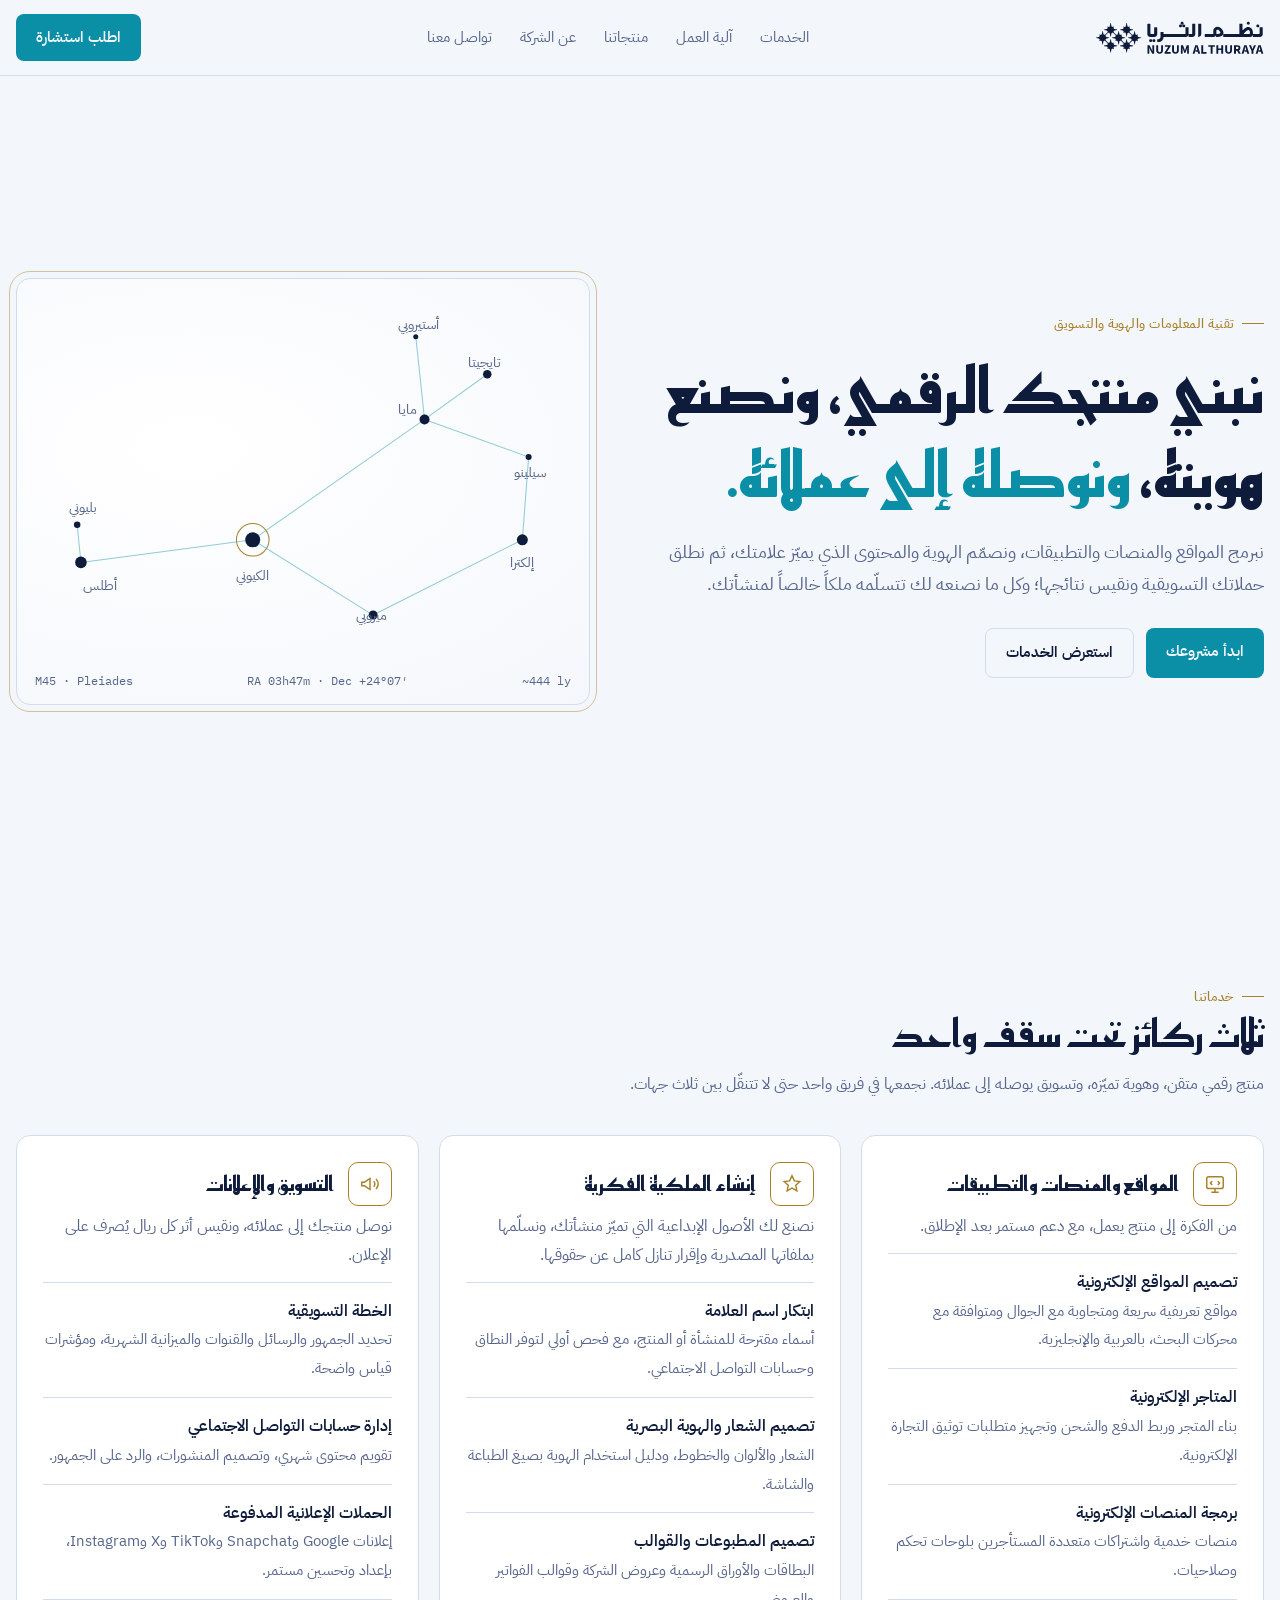
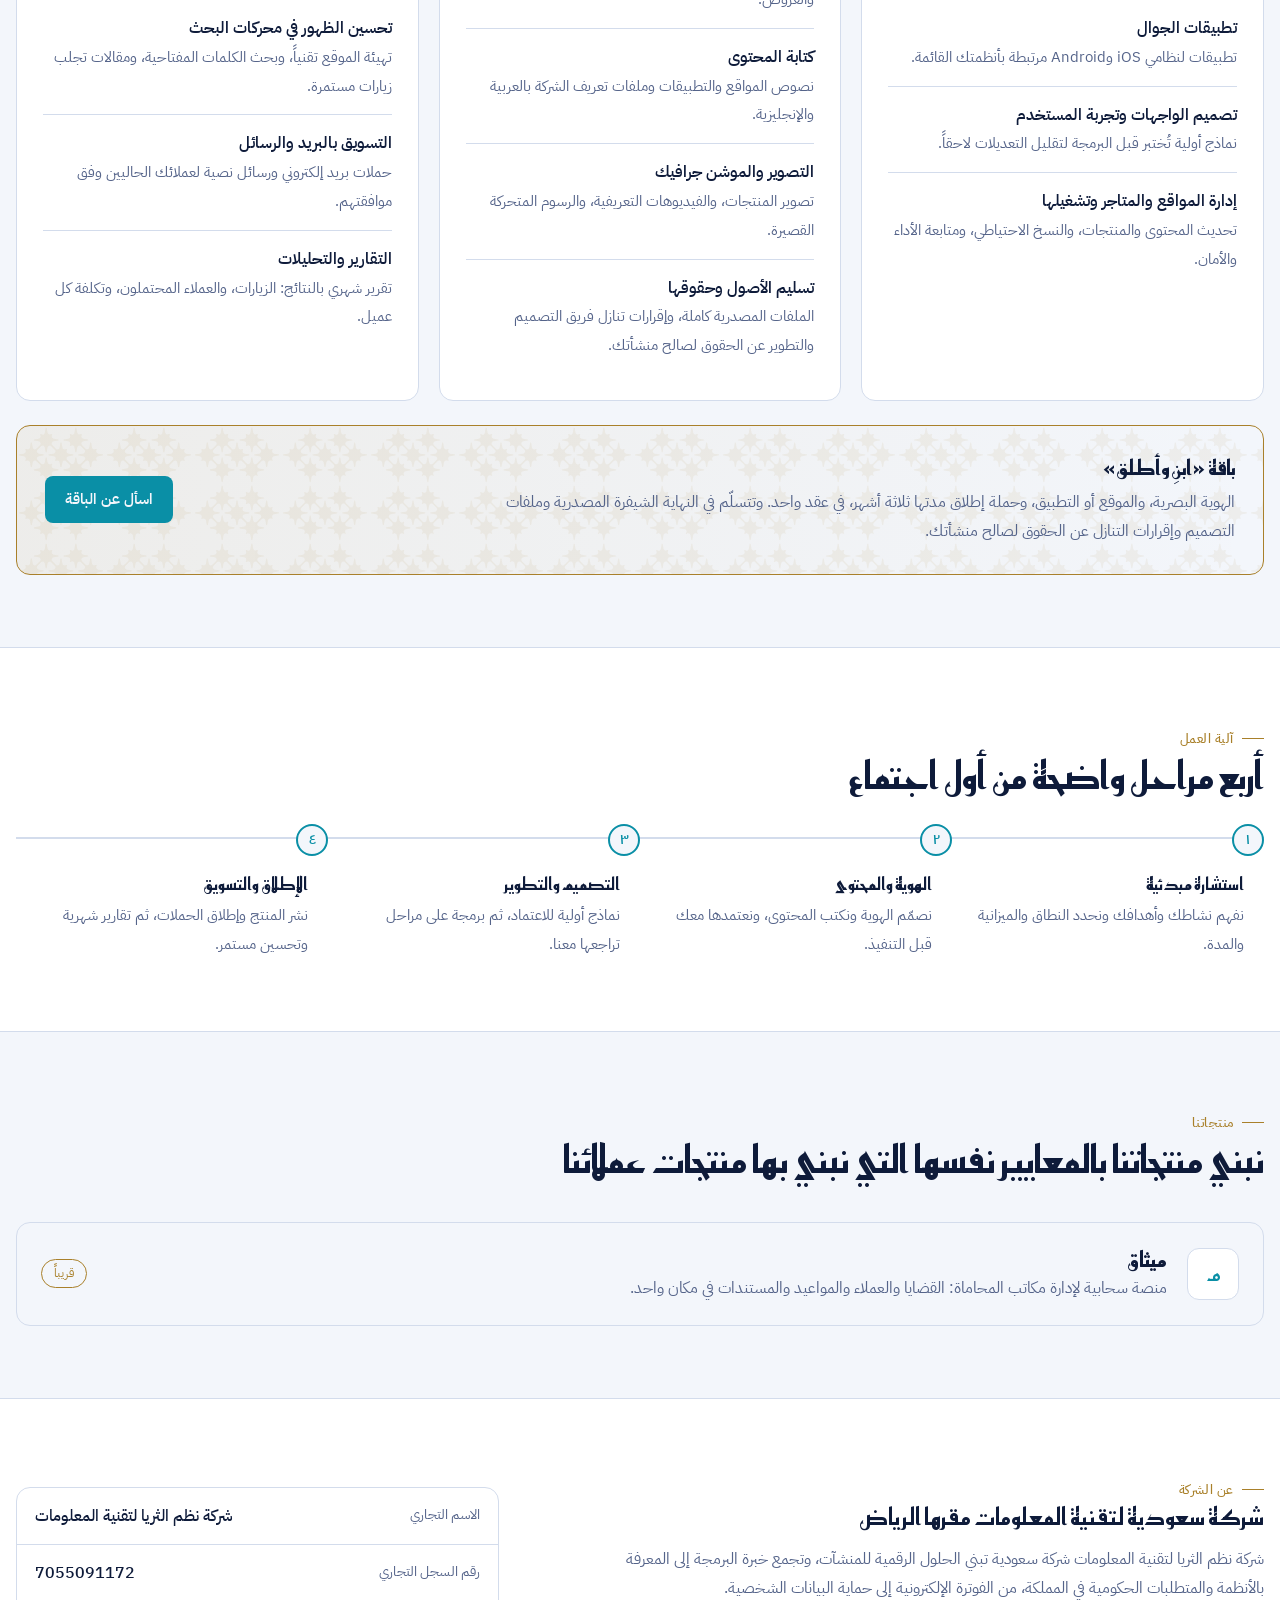
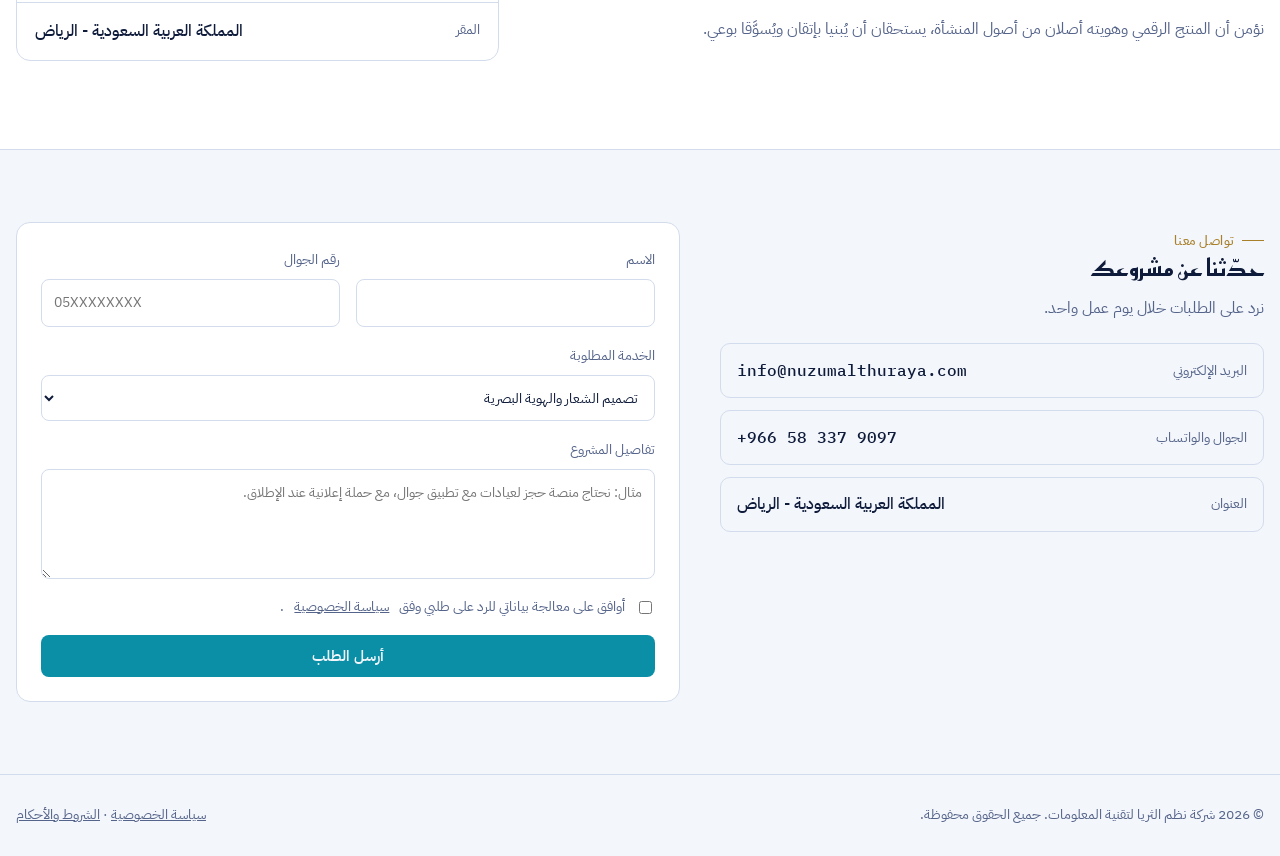
==== index.html @ dbc1efb4 "أيقونة مربعة للموقع بعدة مقاسات لتظهر في نتائج Google Co-Authored-By: Claude Opus 5.5 <noreply@anthr" ====
<!doctype html>
<html lang="ar" dir="rtl">
<head>
<meta charset="utf-8">
<meta name="viewport" content="width=device-width,initial-scale=1,viewport-fit=cover">
<title>نظم الثريا لتقنية المعلومات</title>
<meta name="description" content="نظم الثريا لتقنية المعلومات: برمجة المواقع والمنصات والتطبيقات، وتصميم الهوية والمحتوى، والتسويق والإعلانات. الرياض، المملكة العربية السعودية.">
<meta name="theme-color" content="#0A1630">
<link rel="canonical" href="https://nuzumalthuraya.com/">
<meta property="og:type" content="website">
<meta property="og:site_name" content="نظم الثريا">
<meta property="og:image" content="https://nuzumalthuraya.com/og-image.png">
<meta property="og:image:width" content="1200">
<meta property="og:image:height" content="630">
<meta name="twitter:card" content="summary_large_image">
<script type="application/ld+json">
{
  "@context": "https://schema.org",
  "@type": "Organization",
  "name": "نظم الثريا لتقنية المعلومات",
  "alternateName": [
    "Nuzum Althuraya",
    "شركة نظم الثريا لتقنية المعلومات"
  ],
  "url": "https://nuzumalthuraya.com/",
  "logo": "https://nuzumalthuraya.com/logo.png",
  "image": "https://nuzumalthuraya.com/og-image.png",
  "email": "info@nuzumalthuraya.com",
  "telephone": "+966583379097",
  "address": {
    "@type": "PostalAddress",
    "addressLocality": "الرياض",
    "addressCountry": "SA"
  },
  "areaServed": "SA",
  "knowsAbout": [
    "تصميم المواقع الإلكترونية",
    "برمجة المنصات الإلكترونية",
    "تطبيقات الجوال",
    "المتاجر الإلكترونية",
    "تصميم الهوية البصرية",
    "التسويق الرقمي",
    "الإعلانات المدفوعة"
  ]
}
</script>
<link rel="icon" href="/favicon.ico" sizes="48x48">
<link rel="icon" href="/favicon.svg" type="image/svg+xml">
<link rel="icon" href="/favicon-96.png" type="image/png" sizes="96x96">
<link rel="icon" href="/favicon-192.png" type="image/png" sizes="192x192">
<link rel="apple-touch-icon" href="/apple-touch-icon.png">
<meta property="og:title" content="نظم الثريا لتقنية المعلومات">
<meta property="og:description" content="نظم الثريا لتقنية المعلومات: برمجة المواقع والمنصات والتطبيقات، وتصميم الهوية والمحتوى، والتسويق والإعلانات. الرياض، المملكة العربية السعودية.">
<meta property="og:locale" content="ar_SA">
<meta property="og:url" content="https://nuzumalthuraya.com/">
<link rel="preconnect" href="https://fonts.googleapis.com">
<link rel="preconnect" href="https://fonts.gstatic.com" crossorigin>
<link rel="stylesheet" href="https://fonts.googleapis.com/css2?family=Reem+Kufi:wght@500;600;700&family=IBM+Plex+Sans+Arabic:wght@300;400;500;600;700&family=IBM+Plex+Mono:wght@400;500&display=swap">
<link rel="stylesheet" href="style.css">
</head>
<body>
<div class="site" dir="rtl" lang="ar">
<svg width="0" height="0" style="position:absolute" aria-hidden="true">
  <defs>
    <symbol id="nz-mark" viewBox="905 457 110 72"><path fill="currentColor" d="M 1011.9 493.6 L 1006.4 494.6 C 1004.2 495 1003.2 497.5 1004.4 499.3 C 1004.9 500 1004.1 500.8 1003.4 500.3 C 1002.9 499.9 1002.3 499.8 1001.7 499.8 C 1000.3 499.8 999 500.7 998.7 502.3 L 997.8 507.8 C 997.6 508.6 996.5 508.6 996.4 507.8 L 995.4 502.3 C 995.3 501.8 995.2 501.4 995 501.1 C 994 499.6 991.8 499.5 990.6 500.8 L 986.3 505.1 C 985.4 505.9 985.1 507.3 985.7 508.3 C 986.1 509.1 986.9 509.7 987.9 509.9 L 993.4 510.9 C 994.2 511 994.2 512.1 993.4 512.3 L 987.4 513.3 C 985.2 513.7 984.3 516.4 985.9 517.9 C 986.4 518.6 985.6 519.4 984.9 518.9 C 984.4 518.6 983.8 518.4 983.2 518.4 C 981.8 518.4 980.5 519.4 980.2 520.9 L 979.2 526.4 C 979.1 527.2 978 527.2 977.8 526.4 L 976.9 520.9 C 976.5 518.7 974 517.7 972.1 518.9 C 972 519.1 971.7 519.1 971.5 519.1 C 971.3 519 971.1 518.8 971.1 518.6 C 971 518.4 971 518.1 971.1 518 C 971.2 517.9 971.2 517.9 971.3 517.8 C 971.3 517.8 971.3 517.7 971.4 517.7 C 971.5 517.6 971.5 517.5 971.6 517.4 C 971.7 517.2 971.8 517 971.9 516.8 C 971.9 516.6 972 516.4 972 516.2 C 972 516 972 515.8 972 515.6 C 971.9 515.4 971.9 515.2 971.8 515 C 971.7 514.8 971.6 514.6 971.5 514.5 C 971.4 514.3 971.3 514.1 971.1 514 C 971 513.8 970.8 513.7 970.6 513.6 C 970.4 513.5 970.2 513.4 970 513.4 C 969.9 513.3 969.8 513.3 969.7 513.3 L 963.7 512.3 C 962.9 512.1 962.9 511 963.7 510.9 L 969.2 509.9 C 969.3 509.9 969.4 509.9 969.5 509.8 C 971.6 509.2 972.2 506.5 970.7 505 L 966.1 500.4 C 965.7 500 965.2 499.8 964.6 499.8 C 963.9 499.8 963.3 500 962.7 500.4 C 962.2 500.9 961.8 501.5 961.7 502.3 L 960.7 507.8 C 960.6 508.6 959.4 508.6 959.3 507.8 L 958.3 502.3 C 958 500.1 955.4 499 953.6 500.3 C 953.5 500.4 953.3 500.4 953.2 500.4 C 952.7 500.4 952.2 499.8 952.6 499.3 C 954.2 497.8 953.4 495 951.2 494.7 L 945.1 493.6 C 944.3 493.5 944.3 492.4 945.1 492.2 L 950.7 491.3 C 952.3 491 953.3 489.5 953.2 488.1 C 953.1 487.5 952.9 487.1 952.5 486.7 L 947.5 481.7 C 947.2 481.3 946.7 481.1 946.1 481.1 C 944.7 481.1 943.4 482.1 943.1 483.6 L 942.2 489.1 C 942 489.9 940.9 489.9 940.8 489.1 L 939.8 483.6 C 939.6 482.2 938.4 481.2 937.1 481.1 C 936.4 481 935.7 481.4 935.2 481.8 L 930.4 486.7 C 930 487.1 929.8 487.7 929.8 488.3 C 929.8 489.7 930.7 491 932.3 491.3 L 937.8 492.2 C 938.6 492.4 938.6 493.5 937.8 493.6 L 932.3 494.6 C 931.3 494.7 930.5 495.4 930.1 496.1 C 929.5 497.2 929.8 498.6 930.7 499.4 L 934.9 503.7 C 936.4 505.2 939.1 504.6 939.7 502.6 C 939.8 502.5 939.8 502.3 939.8 502.2 L 940.8 496.7 C 940.9 495.9 942 495.9 942.2 496.7 L 943.1 502.2 C 943.5 504.4 946 505.5 947.8 504.2 C 948 504.1 948.1 504 948.3 504 C 948.8 504 949.2 504.7 948.8 505.2 C 947.6 507 948.6 509.5 950.8 509.9 L 956.3 510.9 C 957.1 511 957.1 512.1 956.3 512.3 L 950.8 513.2 C 948.6 513.6 947.6 516.1 948.8 517.9 C 948.9 518 949 518.2 949 518.3 C 949 518.7 948.6 519.1 948.2 519.1 C 948.1 519.1 948 519 947.9 519 C 947.8 518.9 947.8 518.9 947.7 518.9 C 947.7 518.8 947.6 518.8 947.5 518.8 C 947.1 518.5 946.6 518.4 946.1 518.4 C 944.7 518.4 943.4 519.4 943.1 520.9 L 942.2 526.4 C 942 527.2 940.9 527.2 940.8 526.4 C 940.8 526.4 939.8 520.9 939.8 520.9 C 939.8 520.6 939.7 520.3 939.5 520.1 C 939.4 519.8 939.2 519.6 939 519.4 C 938.9 519.1 938.6 519 938.4 518.8 C 938.2 518.7 937.9 518.6 937.6 518.5 C 937.4 518.4 937.1 518.4 936.8 518.4 C 936.5 518.4 936.2 518.4 936 518.5 C 935.7 518.6 935.4 518.7 935.1 518.9 C 935 519 934.9 519.1 934.7 519.1 C 934.3 519.1 934 518.7 934 518.3 C 934 518.2 934 518.1 934 518 C 934.1 518 934.1 517.9 934.2 517.8 C 934.3 517.7 934.3 517.6 934.4 517.4 C 934.5 517.1 934.6 516.9 934.6 516.6 C 934.7 516.3 934.6 516 934.6 515.7 C 934.6 515.5 934.5 515.2 934.4 514.9 C 934.2 514.7 934.1 514.4 933.9 514.2 C 933.7 514 933.5 513.8 933.3 513.7 C 933 513.5 932.8 513.4 932.5 513.3 C 932.4 513.3 932.2 513.2 932.1 513.2 L 926.6 512.3 C 925.8 512.1 925.8 511 926.6 510.9 L 932.1 509.9 C 933.7 509.6 934.7 508.2 934.6 506.7 C 934.6 506.2 934.3 505.7 934 505.3 L 929 500.4 C 928.6 500 928.1 499.8 927.6 499.8 C 926.9 499.8 926.2 500 925.7 500.4 C 925.1 500.9 924.7 501.5 924.6 502.3 L 923.6 507.8 C 923.5 508.6 922.4 508.6 922.2 507.8 L 921.3 502.3 C 920.9 500.1 918.4 499 916.6 500.3 C 916.6 500.3 916.6 500.3 916.6 500.3 C 916.4 500.4 916.3 500.4 916.2 500.4 C 915.8 500.4 915.4 500.1 915.4 499.7 C 915.4 499.6 915.4 499.6 915.5 499.5 C 915.5 499.4 915.5 499.4 915.6 499.3 C 915.6 499.3 915.6 499.3 915.6 499.2 C 916.8 497.4 915.8 494.9 913.6 494.6 L 908.1 493.6 C 907.3 493.5 907.3 492.4 908.1 492.2 L 913.6 491.3 C 915.8 490.9 916.8 488.4 915.6 486.5 C 915.5 486.4 915.4 486.3 915.4 486.1 C 915.4 485.6 916 485.2 916.6 485.5 C 918.4 486.8 920.9 485.8 921.3 483.6 L 922.2 478.1 C 922.4 477.3 923.5 477.3 923.6 478.1 L 924.6 483.6 C 924.8 484.9 925.9 485.8 927 486 C 927.8 486.2 928.6 485.9 929.2 485.3 L 934 480.5 C 934.4 480.1 934.6 479.5 934.6 478.9 C 934.6 477.5 933.7 476.2 932.1 475.9 L 926.6 475 C 925.8 474.8 925.8 473.7 926.6 473.6 L 932.1 472.6 C 934.3 472.2 935.4 469.7 934.1 467.9 C 934 467.8 933.9 467.6 933.9 467.5 C 933.9 467 934.6 466.5 935.1 466.9 C 936.7 468.5 939.4 467.6 939.7 465.4 L 940.8 459.4 C 940.9 458.6 942 458.6 942.2 459.4 L 943.1 464.9 C 943.5 467.1 946 468.2 947.8 466.9 C 948.5 466.4 949.3 467.2 948.8 467.9 C 948.5 468.4 948.3 469 948.3 469.6 C 948.3 471 949.3 472.4 950.8 472.6 L 956.3 473.6 C 957.1 473.7 957.1 474.8 956.3 475 L 950.8 475.9 C 949.2 476.2 948.2 477.7 948.3 479.1 C 948.3 479.6 948.6 480.1 949 480.5 L 953.8 485.4 C 954.3 485.9 954.9 486.1 955.6 486.1 C 956.9 486 958.1 485.1 958.3 483.6 L 959.3 478.1 C 959.4 477.3 960.6 477.3 960.7 478.1 L 961.7 483.6 C 962 485.8 964.6 486.8 966.4 485.5 C 966.5 485.4 966.7 485.4 966.8 485.4 C 967.3 485.4 967.8 486 967.4 486.5 C 967 487.1 966.8 487.7 966.8 488.3 C 966.8 489.7 967.8 491 969.3 491.3 L 974.9 492.2 C 975.7 492.4 975.7 493.5 974.9 493.6 L 969.3 494.6 C 968.4 494.7 967.6 495.4 967.2 496.1 C 966.6 497.2 966.9 498.6 967.8 499.4 L 972 503.7 C 973.5 505.2 976.2 504.6 976.8 502.5 C 976.8 502.4 976.9 502.3 976.9 502.2 L 977.8 496.7 C 978 495.9 979.1 495.9 979.2 496.7 L 980.2 502.2 C 980.3 502.7 980.5 503.1 980.7 503.5 C 981.7 504.9 983.8 504.9 985 503.7 L 989.3 499.4 C 990.2 498.6 990.5 497.2 989.9 496.1 C 989.5 495.4 988.7 494.7 987.7 494.6 L 982.2 493.6 C 981.4 493.5 981.4 492.4 982.2 492.2 L 987.7 491.3 C 989.3 491 990.3 489.5 990.2 488.1 C 990.2 487.5 989.9 487.1 989.6 486.7 L 984.6 481.7 C 984.2 481.3 983.7 481.1 983.2 481.1 C 981.8 481.1 980.5 482.1 980.2 483.6 L 979.2 489.1 C 979.1 489.9 978 489.9 977.8 489.1 L 976.8 483.1 C 976.4 480.9 973.7 480 972.1 481.7 C 971.5 482.1 970.7 481.3 971.2 480.7 C 972.4 478.8 971.4 476.3 969.2 475.9 L 963.7 475 C 962.9 474.8 962.9 473.7 963.7 473.6 L 969.2 472.6 C 971.4 472.2 972.4 469.7 971.1 467.9 C 971 467.8 971 467.6 971 467.5 C 971 467 971.6 466.5 972.2 466.9 C 973.7 468.5 976.4 467.6 976.8 465.4 L 977.8 459.4 C 978 458.6 979.1 458.6 979.2 459.4 L 980.2 464.9 C 980.6 467.1 983.1 468.2 984.9 466.9 C 985.6 466.4 986.4 467.2 985.9 467.9 C 984.6 469.7 985.7 472.2 987.9 472.6 L 993.4 473.6 C 994.2 473.7 994.2 474.8 993.4 475 L 987.9 475.9 C 986.9 476.1 986.1 476.7 985.7 477.5 C 985.1 478.6 985.4 479.9 986.3 480.8 L 990.6 485.1 C 991.8 486.3 993.9 486.2 994.9 484.8 C 995.1 484.5 995.3 484.1 995.4 483.6 L 996.4 478.1 C 996.5 477.3 997.6 477.3 997.8 478.1 L 998.7 483.6 C 999.1 485.8 1001.6 486.8 1003.4 485.5 C 1003.6 485.4 1003.7 485.4 1003.9 485.4 C 1004.4 485.4 1004.8 486 1004.4 486.5 C 1004.1 487.1 1003.9 487.7 1003.9 488.3 C 1003.9 489.7 1004.9 491 1006.4 491.3 L 1011.9 492.2 C 1012.7 492.4 1012.7 493.5 1011.9 493.6 "/></symbol>
    <symbol id="nz-ar" viewBox="824 545 272 51"><path fill="currentColor" d="M 847.3 559.7 C 848 559.7 848.5 560.3 848.5 560.9 L 848.5 575.6 C 848.5 577.4 847.9 578.9 846.5 580.1 C 845.1 581.3 843.5 582 841.7 582 L 832.4 582 C 830.6 582 829 581.3 827.6 580.1 C 826.3 578.9 825.6 577.4 825.6 575.6 L 825.6 552.2 C 825.6 551.6 826.1 551.1 826.8 551.1 L 831.5 551.1 C 832.1 551.1 832.7 551.6 832.7 552.2 L 832.7 574 C 832.7 574.7 833.3 575.2 833.9 575.2 L 840.1 575.2 C 840.8 575.2 841.4 574.7 841.4 574 L 841.4 560.9 C 841.4 560.3 841.9 559.7 842.6 559.7 Z M 847.3 559.7  M 936.7 551.8 L 936.7 575.6 C 936.7 577.4 936.1 578.9 934.7 580.1 C 933.4 581.4 931.8 582 929.9 582 L 921.9 582 C 921.5 582 921.2 581.7 921.2 581.3 L 921.2 575.6 C 921.2 577.4 920.5 578.9 919.2 580.1 C 917.8 581.4 916.2 582 914.4 582 L 863.9 582 C 863.5 582 863.2 582.3 863.2 582.6 C 863.1 585.5 861.9 588.1 859.8 590.3 C 857.6 592.7 854.6 593.9 851.1 593.9 L 849.2 593.9 C 848.9 593.9 848.5 593.6 848.5 593.2 L 848.5 587.9 C 848.5 587.5 848.9 587.2 849.2 587.2 L 851.1 587.2 C 852.5 587.2 853.7 586.7 854.6 585.8 C 855.6 584.8 856.1 583.5 856.1 582 L 856.1 571.4 C 856.1 571 856.4 570.7 856.7 570.7 L 862.5 570.7 C 862.9 570.7 863.2 571 863.2 571.4 L 863.2 574.6 C 863.2 574.9 863.5 575.2 863.9 575.2 L 913.4 575.2 C 913.7 575.2 914 574.9 914 574.6 L 914 560.4 C 914 560 914.4 559.7 914.7 559.7 L 920.5 559.7 C 920.9 559.7 921.2 560 921.2 560.4 L 921.2 575.2 L 928.9 575.2 C 929.3 575.2 929.6 574.9 929.6 574.5 L 929.6 551.8 C 929.6 551.4 930 551.1 930.4 551.1 L 936 551.1 C 936.4 551.1 936.7 551.4 936.7 551.8  M 943.5 551.7 L 943.5 581.3 C 943.5 581.7 943.9 582 944.3 581.9 C 946.2 581.8 947.7 581.1 948.8 579.9 C 950 578.5 950.6 576.8 950.6 574.8 L 950.6 551.7 C 950.6 551.4 950.3 551.1 949.9 551.1 L 944.2 551.1 C 943.8 551.1 943.5 551.4 943.5 551.7  M 1063.3 574.5 C 1063.3 574.9 1063 575.2 1062.6 575.2 L 1049.6 575.2 C 1049.2 575.2 1049 574.8 1049.2 574.5 C 1051.8 571.2 1054 568.9 1055.9 567.6 C 1057.9 566.2 1059.5 565.8 1060.9 566.2 C 1061.5 566.5 1062.1 567 1062.6 567.6 C 1063.1 568.4 1063.3 569.7 1063.3 571.7 Z M 993.7 574.2 C 992.8 574.9 991.2 575.2 989 575.2 L 986.4 575.2 C 986 575.2 985.7 574.9 985.7 574.5 L 985.7 567.9 C 985.7 567 985.9 566.4 986.5 566 C 987 565.5 987.8 565.3 988.8 565.3 C 989.8 565.3 990.7 565.7 991.4 566.4 C 992.9 567.9 993.8 569.1 994.3 570.1 C 994.7 571.1 994.9 571.8 994.9 572.3 C 994.9 572.8 994.5 573.5 993.7 574.2 M 1092.4 559.7 L 1086.6 559.7 C 1086.2 559.7 1085.9 560 1085.9 560.4 L 1085.9 574.6 C 1085.9 574.9 1085.6 575.2 1085.2 575.2 L 1070.5 575.2 L 1070.4 571.6 C 1070.4 568.9 1069.8 566.6 1068.7 564.5 C 1067.7 562.4 1065.9 560.9 1063.5 559.9 C 1060.8 559 1058.4 558.9 1056.1 559.7 C 1053.8 560.4 1051.7 561.7 1049.8 563.4 C 1049 564.1 1048.2 564.8 1047.5 565.6 C 1047 566.1 1046.2 565.8 1046.2 565.2 L 1046.2 551.7 C 1046.2 551.4 1045.9 551.1 1045.5 551.1 L 1039.8 551.1 C 1039.4 551.1 1039 551.4 1039 551.7 L 1039 574.5 C 1039 574.9 1038.7 575.2 1038.3 575.2 L 1001.6 575.2 C 1001.9 574.3 1002.1 573.3 1002.1 572.2 C 1002.1 568.9 1000.2 565.4 996.6 561.8 C 994.5 559.7 992 558.6 989 558.5 C 986 558.4 983.5 559.3 981.4 561.1 C 979.5 562.8 978.5 565.1 978.5 567.8 L 978.5 574.5 C 978.5 574.9 978.2 575.2 977.8 575.2 L 959.4 575.2 C 959 575.2 958.7 575.5 958.7 575.9 L 958.7 581.3 C 958.7 581.7 959 582 959.4 582 L 978.8 582 C 980.3 582 981.5 581.6 982.6 580.9 C 983.7 580.3 984.5 579.4 985 578.3 L 985 581.3 C 985 581.7 985.3 582 985.7 582 L 989 582 C 990.9 582 992.9 581.6 994.9 581 C 996.9 580.3 998.6 579.3 1000 577.8 C 1000.7 577.1 1001.2 576.3 1001.5 575.4 L 1001.5 581.3 C 1001.5 581.7 1001.8 582 1002.2 582 L 1063.7 582 C 1065.6 582 1067.2 581.3 1068.6 580.1 C 1069.6 579.1 1070.2 578 1070.4 576.8 L 1070.4 581.3 C 1070.4 581.7 1070.8 582 1071.1 582 L 1086.2 582 C 1088.1 582 1089.7 581.4 1091 580.1 C 1091.9 579.3 1092.5 578.4 1092.8 577.4 C 1093 576.8 1093.1 576.2 1093.1 575.6 L 1093.1 560.4 C 1093.1 560 1092.8 559.7 1092.4 559.7  M 1062.6 548.3 C 1062.5 548.1 1062.4 548 1062.2 547.8 C 1061.5 547.1 1060.7 546.8 1059.7 546.8 C 1058.7 546.8 1057.9 547.1 1057.2 547.8 C 1057 548 1056.9 548.1 1056.7 548.3 C 1056.3 548.8 1056.1 549.5 1056.1 550.2 C 1056.1 551.1 1056.5 551.9 1057.2 552.6 C 1057.9 553.2 1058.7 553.6 1059.7 553.6 C 1060.7 553.6 1061.5 553.2 1062.2 552.6 C 1062.9 551.9 1063.2 551.1 1063.2 550.2 C 1063.2 549.5 1063 548.8 1062.6 548.3  M 905.4 554.4 C 905.2 554.3 905.1 554.1 904.9 554 C 904.2 553.3 903.4 553 902.4 553 C 901.4 553 900.6 553.3 899.9 554 C 899.7 554.1 899.6 554.3 899.5 554.4 C 899.1 555 898.9 555.6 898.9 556.4 C 898.9 557.3 899.2 558.1 899.9 558.8 C 900.6 559.4 901.4 559.7 902.4 559.7 C 903.4 559.7 904.2 559.4 904.9 558.8 C 905.6 558.1 906 557.3 906 556.4 C 906 555.6 905.8 555 905.4 554.4  M 912.9 554.4 C 912.8 554.3 912.7 554.1 912.5 554 C 911.8 553.3 911 553 910 553 C 909 553 908.2 553.3 907.5 554 C 907.3 554.1 907.2 554.3 907.1 554.4 C 906.7 555 906.4 555.6 906.4 556.4 C 906.4 557.3 906.8 558.1 907.5 558.8 C 908.2 559.4 909 559.7 910 559.7 C 911 559.7 911.8 559.4 912.5 558.8 C 913.2 558.1 913.6 557.3 913.6 556.4 C 913.6 555.6 913.4 555 912.9 554.4  M 909.2 548.3 C 909.1 548.2 908.9 548 908.8 547.9 C 908.1 547.2 907.2 546.9 906.2 546.9 C 905.3 546.9 904.4 547.2 903.7 547.9 C 903.6 548 903.4 548.2 903.3 548.3 C 902.9 548.9 902.7 549.5 902.7 550.2 C 902.7 551.2 903 552 903.7 552.6 C 904.4 553.3 905.3 553.6 906.2 553.6 C 907.2 553.6 908.1 553.3 908.8 552.6 C 909.5 552 909.8 551.2 909.8 550.2 C 909.8 549.5 909.6 548.9 909.2 548.3  M 836.2 588.6 C 836.1 588.4 836 588.3 835.8 588.1 C 835.1 587.5 834.3 587.1 833.3 587.1 C 832.3 587.1 831.5 587.5 830.8 588.1 C 830.6 588.3 830.5 588.4 830.4 588.6 C 829.9 589.1 829.7 589.8 829.7 590.5 C 829.7 591.4 830.1 592.2 830.8 592.9 C 831.5 593.6 832.3 593.9 833.3 593.9 C 834.3 593.9 835.1 593.6 835.8 592.9 C 836.5 592.2 836.9 591.4 836.9 590.5 C 836.9 589.8 836.6 589.1 836.2 588.6  M 843.8 588.6 C 843.7 588.4 843.5 588.3 843.4 588.1 C 842.7 587.5 841.9 587.1 840.9 587.1 C 839.9 587.1 839.1 587.5 838.4 588.1 C 838.2 588.3 838.1 588.4 837.9 588.6 C 837.5 589.1 837.3 589.8 837.3 590.5 C 837.3 591.4 837.7 592.2 838.4 592.9 C 839.1 593.6 839.9 593.9 840.9 593.9 C 841.9 593.9 842.7 593.6 843.4 592.9 C 844.1 592.2 844.4 591.4 844.4 590.5 C 844.4 589.8 844.2 589.1 843.8 588.6  M 1084.9 554.7 C 1084.7 554.5 1084.5 554.2 1084.2 554 C 1083.5 553.3 1082.7 553 1081.7 553 C 1080.7 553 1079.9 553.3 1079.2 554 C 1079 554.2 1078.8 554.5 1078.6 554.7 C 1078.3 555.2 1078.2 555.8 1078.2 556.4 C 1078.2 557.3 1078.5 558.1 1079.2 558.8 C 1079.9 559.4 1080.7 559.7 1081.7 559.7 C 1082.7 559.7 1083.5 559.4 1084.2 558.8 C 1084.9 558.1 1085.3 557.3 1085.3 556.4 C 1085.3 555.8 1085.1 555.2 1084.9 554.7 "/></symbol>
    <symbol id="nz-en" viewBox="824 599 272 24"><path fill="currentColor" d="M 837.6 601 C 837.4 601 837.2 601.2 837.2 601.5 L 837.2 608 C 837.2 609.2 837.2 610.4 837.4 611.7 C 837.5 613 837.7 614.2 837.7 615.2 L 837.6 615.2 L 835.7 610.9 C 835.7 610.9 835.7 610.8 835.7 610.8 L 830.6 601.3 C 830.5 601.1 830.4 601 830.2 601 L 826.4 601 C 826.1 601 825.9 601.2 825.9 601.5 L 825.9 620.4 C 825.9 620.6 826.1 620.8 826.4 620.8 L 829.7 620.8 C 830 620.8 830.2 620.6 830.2 620.4 L 830.2 613.8 C 830.2 612.6 830.1 611.4 830 610.1 C 829.8 608.9 829.7 607.7 829.6 606.6 L 829.7 606.6 L 831.7 610.9 C 831.7 610.9 831.7 610.9 831.7 610.9 L 836.7 620.6 C 836.8 620.7 837 620.8 837.1 620.8 L 841 620.8 C 841.2 620.8 841.4 620.6 841.4 620.4 L 841.4 601.5 C 841.4 601.2 841.2 601 841 601 Z M 837.6 601  M 871.4 616.4 L 879.6 603.8 C 879.7 603.8 879.7 603.7 879.7 603.6 L 879.7 601.5 C 879.7 601.2 879.5 601 879.3 601 L 866.7 601 C 866.5 601 866.3 601.2 866.3 601.5 L 866.3 604.3 C 866.3 604.6 866.5 604.8 866.7 604.8 L 873.4 604.8 C 873.7 604.8 873.9 605.2 873.8 605.5 L 865.5 618 C 865.5 618.1 865.5 618.2 865.5 618.3 L 865.5 620.4 C 865.5 620.6 865.7 620.8 865.9 620.8 L 879.3 620.8 C 879.6 620.8 879.8 620.6 879.8 620.4 L 879.8 617.5 C 879.8 617.3 879.6 617.1 879.3 617.1 L 871.8 617.1 C 871.4 617.1 871.2 616.7 871.4 616.4  M 917.4 601 C 917.2 601 917 601.1 916.9 601.3 L 913.9 609.8 C 913.7 610.4 913.5 611 913.3 611.6 C 913.2 612.2 913 612.9 912.8 613.5 L 912.7 613.5 C 912.5 612.9 912.3 612.2 912.1 611.6 C 911.9 611 911.7 610.4 911.5 609.8 L 908.4 601.3 C 908.4 601.1 908.2 601 908 601 L 903.9 601 C 903.6 601 903.4 601.2 903.4 601.5 L 903.4 620.4 C 903.4 620.6 903.6 620.8 903.9 620.8 L 907 620.8 C 907.2 620.8 907.4 620.6 907.4 620.4 L 907.4 613.6 C 907.4 612.6 907.4 611.5 907.2 610.2 C 907.1 608.9 907 607.8 906.9 606.8 L 907 606.8 L 908.6 611.5 L 911.3 618.8 C 911.3 619 911.5 619.1 911.7 619.1 L 913.5 619.1 C 913.7 619.1 913.9 619 914 618.8 L 916.7 611.5 L 918.3 606.8 L 918.4 606.8 C 918.3 607.8 918.2 608.9 918 610.2 C 917.9 611.5 917.8 612.6 917.8 613.6 L 917.8 620.4 C 917.8 620.6 918 620.8 918.3 620.8 L 921.5 620.8 C 921.7 620.8 921.9 620.6 921.9 620.4 L 921.9 601.5 C 921.9 601.2 921.7 601 921.5 601 Z M 917.4 601  M 955.1 616.6 L 955.1 601.4 C 955.1 601.2 954.9 601 954.7 601 L 951.1 601 C 950.8 601 950.6 601.2 950.6 601.4 L 950.6 620.4 C 950.6 620.6 950.8 620.8 951.1 620.8 L 962.5 620.8 C 962.7 620.8 962.9 620.6 962.9 620.4 L 962.9 617.5 C 962.9 617.3 962.7 617.1 962.5 617.1 L 955.5 617.1 C 955.3 617.1 955.1 616.9 955.1 616.6  M 966.9 601.5 L 966.9 604.3 C 966.9 604.6 967.1 604.8 967.4 604.8 L 971.9 604.8 C 972.2 604.8 972.4 605 972.4 605.2 L 972.4 620.4 C 972.4 620.6 972.6 620.8 972.8 620.8 L 976.4 620.8 C 976.7 620.8 976.9 620.6 976.9 620.4 L 976.9 605.2 C 976.9 605 977.1 604.8 977.3 604.8 L 981.9 604.8 C 982.1 604.8 982.3 604.6 982.3 604.3 L 982.3 601.5 C 982.3 601.2 982.1 601 981.9 601 L 967.4 601 C 967.1 601 966.9 601.2 966.9 601.5  M 996.9 601.5 L 996.9 608.2 C 996.9 608.4 996.7 608.6 996.5 608.6 L 990.5 608.6 C 990.3 608.6 990.1 608.4 990.1 608.2 L 990.1 601.5 C 990.1 601.2 989.9 601 989.6 601 L 986 601 C 985.8 601 985.6 601.2 985.6 601.5 L 985.6 620.4 C 985.6 620.6 985.8 620.8 986 620.8 L 989.6 620.8 C 989.9 620.8 990.1 620.6 990.1 620.4 L 990.1 613 C 990.1 612.7 990.3 612.5 990.5 612.5 L 996.5 612.5 C 996.7 612.5 996.9 612.7 996.9 613 L 996.9 620.4 C 996.9 620.6 997.1 620.8 997.3 620.8 L 1001 620.8 C 1001.2 620.8 1001.4 620.6 1001.4 620.4 L 1001.4 601.5 C 1001.4 601.2 1001.2 601 1001 601 L 997.3 601 C 997.1 601 996.9 601.2 996.9 601.5  M 1018 601 C 1017.8 601 1017.6 601.2 1017.6 601.4 L 1017.6 612.1 C 1017.6 614 1017.3 615.4 1016.7 616.2 C 1016 616.9 1015.2 617.3 1014.1 617.3 C 1013 617.3 1012.1 616.9 1011.5 616.2 C 1010.9 615.4 1010.6 614 1010.6 612.1 L 1010.6 601.4 C 1010.6 601.2 1010.4 601 1010.2 601 L 1006.6 601 C 1006.3 601 1006.1 601.2 1006.1 601.4 L 1006.1 611.6 C 1006.1 615 1006.8 617.4 1008.2 618.9 C 1009.5 620.4 1011.5 621.2 1014.1 621.2 C 1016.6 621.2 1018.6 620.4 1019.9 618.9 C 1021.2 617.4 1021.9 615 1021.9 611.6 L 1021.9 601.4 C 1021.9 601.2 1021.7 601 1021.4 601 Z M 1018 601  M 894.8 601 C 894.5 601 894.3 601.2 894.3 601.4 L 894.3 612.1 C 894.3 614 894 615.4 893.4 616.2 C 892.8 616.9 891.9 617.3 890.8 617.3 C 889.7 617.3 888.9 616.9 888.3 616.2 C 887.7 615.4 887.4 614 887.4 612.1 L 887.4 601.4 C 887.4 601.2 887.2 601 887 601 L 883.4 601 C 883.1 601 882.9 601.2 882.9 601.4 L 882.9 611.6 C 882.9 615 883.6 617.4 884.9 618.9 C 886.3 620.4 888.3 621.2 890.8 621.2 C 893.4 621.2 895.3 620.4 896.7 618.9 C 898 617.4 898.6 615 898.6 611.6 L 898.6 601.4 C 898.6 601.2 898.4 601 898.2 601 Z M 894.8 601  M 858.1 601 C 857.8 601 857.6 601.2 857.6 601.4 L 857.6 612.1 C 857.6 614 857.3 615.4 856.7 616.2 C 856.1 616.9 855.2 617.3 854.1 617.3 C 853 617.3 852.1 616.9 851.6 616.2 C 851 615.4 850.7 614 850.7 612.1 L 850.7 601.4 C 850.7 601.2 850.5 601 850.2 601 L 846.6 601 C 846.4 601 846.2 601.2 846.2 601.4 L 846.2 611.6 C 846.2 615 846.9 617.4 848.2 618.9 C 849.6 620.4 851.5 621.2 854.1 621.2 C 856.7 621.2 858.6 620.4 859.9 618.9 C 861.3 617.4 861.9 615 861.9 611.6 L 861.9 601.4 C 861.9 601.2 861.7 601 861.5 601 Z M 858.1 601  M 1033.4 610.1 L 1031.5 610.1 C 1031.3 610.1 1031.1 609.9 1031.1 609.7 L 1031.1 605 C 1031.1 604.7 1031.3 604.6 1031.5 604.6 L 1033.4 604.6 C 1034.6 604.6 1035.5 604.8 1036.1 605.1 C 1036.7 605.5 1037.1 606.2 1037.1 607.2 C 1037.1 609.1 1035.8 610.1 1033.4 610.1 M 1038.1 613.3 C 1038 613.1 1038.1 612.8 1038.3 612.7 C 1039.2 612.2 1039.9 611.6 1040.5 610.8 C 1041.1 609.8 1041.4 608.6 1041.4 607.2 C 1041.4 604.8 1040.7 603.2 1039.2 602.3 C 1037.7 601.4 1035.9 601 1033.8 601 L 1027.1 601 C 1026.8 601 1026.6 601.2 1026.6 601.4 L 1026.6 620.4 C 1026.6 620.6 1026.8 620.8 1027.1 620.8 L 1030.7 620.8 C 1030.9 620.8 1031.1 620.6 1031.1 620.4 L 1031.1 614.1 C 1031.1 613.9 1031.3 613.7 1031.5 613.7 L 1033.3 613.7 C 1033.5 613.7 1033.6 613.8 1033.7 613.9 L 1037.3 620.6 C 1037.3 620.7 1037.5 620.8 1037.6 620.8 L 1041.7 620.8 C 1042 620.8 1042.2 620.5 1042 620.2 Z M 1038.1 613.3  M 1055.4 601 L 1050.7 601 C 1050.5 601 1050.3 601.1 1050.2 601.3 L 1044.3 620.2 C 1044.2 620.5 1044.4 620.8 1044.7 620.8 L 1048.4 620.8 C 1048.6 620.8 1048.7 620.7 1048.8 620.5 L 1049.3 618.4 C 1049.3 618.4 1050.5 613.8 1050.8 612.6 L 1051.3 610.8 C 1051.6 609.8 1051.9 608.8 1052.1 607.6 C 1052.4 606.5 1052.6 605.5 1052.9 604.4 L 1053 604.4 C 1053.2 605.4 1053.5 606.5 1053.8 607.6 C 1054 608.7 1054.3 609.8 1054.6 610.8 L 1055.1 612.6 L 1050.8 612.6 L 1050.8 615.7 C 1050.8 615.9 1051 616.1 1051.3 616.1 L 1055.6 616.1 C 1055.8 616.1 1056 616.2 1056.1 616.4 L 1057.1 620.5 C 1057.2 620.7 1057.3 620.8 1057.5 620.8 L 1061.3 620.8 C 1061.6 620.8 1061.8 620.5 1061.8 620.2 L 1055.8 601.3 C 1055.8 601.1 1055.6 601 1055.4 601  M 941.8 601 L 937 601 C 936.8 601 936.7 601.1 936.6 601.3 L 930.7 620.2 C 930.6 620.5 930.8 620.8 931.1 620.8 L 934.7 620.8 C 934.9 620.8 935.1 620.7 935.2 620.5 L 935.7 618.4 C 935.7 618.4 936.9 613.8 937.2 612.6 L 937.7 610.8 C 938 609.8 938.2 608.8 938.5 607.6 C 938.7 606.5 939 605.5 939.2 604.4 L 939.4 604.4 C 939.6 605.4 939.9 606.5 940.1 607.6 C 940.4 608.7 940.7 609.8 941 610.8 L 941.4 612.6 L 937.2 612.6 L 937.2 615.7 C 937.2 615.9 937.4 616.1 937.6 616.1 L 942 616.1 C 942.2 616.1 942.4 616.2 942.4 616.4 L 943.5 620.5 C 943.5 620.7 943.7 620.8 943.9 620.8 L 947.7 620.8 C 948 620.8 948.2 620.5 948.1 620.2 L 942.2 601.3 C 942.1 601.1 941.9 601 941.8 601  M 1088 601 L 1083.3 601 C 1083.1 601 1083 601.1 1082.9 601.3 L 1077 620.2 C 1076.9 620.5 1077.1 620.8 1077.4 620.8 L 1081 620.8 C 1081.2 620.8 1081.4 620.7 1081.4 620.5 L 1082 618.4 C 1082 618.4 1083.2 613.8 1083.5 612.6 L 1084 610.8 C 1084.2 609.8 1084.5 608.8 1084.8 607.6 C 1085 606.5 1085.3 605.5 1085.5 604.4 L 1085.6 604.4 C 1085.9 605.4 1086.2 606.5 1086.4 607.6 C 1086.7 608.7 1087 609.8 1087.2 610.8 L 1087.7 612.6 L 1083.5 612.6 L 1083.5 615.7 C 1083.5 615.9 1083.7 616.1 1083.9 616.1 L 1088.3 616.1 C 1088.5 616.1 1088.6 616.2 1088.7 616.4 L 1089.8 620.5 C 1089.8 620.7 1090 620.8 1090.2 620.8 L 1094 620.8 C 1094.3 620.8 1094.5 620.5 1094.4 620.2 L 1088.5 601.3 C 1088.4 601.1 1088.2 601 1088 601  M 1073.2 601 C 1073 601 1072.9 601.1 1072.8 601.3 L 1071.1 605.6 C 1070.8 606.3 1070.6 607 1070.3 607.7 C 1070 608.4 1069.7 609.2 1069.4 609.9 L 1069.3 609.9 C 1069.1 609.2 1068.8 608.4 1068.5 607.7 C 1068.3 607 1068 606.3 1067.7 605.6 L 1066 601.3 C 1066 601.1 1065.8 601 1065.6 601 L 1061.8 601 C 1061.5 601 1061.3 601.3 1061.4 601.6 L 1067.1 613.7 C 1067.1 613.7 1067.1 613.8 1067.1 613.9 L 1067.1 620.4 C 1067.1 620.6 1067.3 620.8 1067.6 620.8 L 1071.2 620.8 C 1071.4 620.8 1071.6 620.6 1071.6 620.4 L 1071.6 613.9 C 1071.6 613.8 1071.6 613.7 1071.6 613.7 L 1077.3 601.6 C 1077.4 601.3 1077.2 601 1076.9 601 Z M 1073.2 601 "/></symbol>
    <symbol id="nz-logo-h" viewBox="702 545 394 78"><path fill="currentColor" transform="translate(-201 91)" d="M 1011.9 493.6 L 1006.4 494.6 C 1004.2 495 1003.2 497.5 1004.4 499.3 C 1004.9 500 1004.1 500.8 1003.4 500.3 C 1002.9 499.9 1002.3 499.8 1001.7 499.8 C 1000.3 499.8 999 500.7 998.7 502.3 L 997.8 507.8 C 997.6 508.6 996.5 508.6 996.4 507.8 L 995.4 502.3 C 995.3 501.8 995.2 501.4 995 501.1 C 994 499.6 991.8 499.5 990.6 500.8 L 986.3 505.1 C 985.4 505.9 985.1 507.3 985.7 508.3 C 986.1 509.1 986.9 509.7 987.9 509.9 L 993.4 510.9 C 994.2 511 994.2 512.1 993.4 512.3 L 987.4 513.3 C 985.2 513.7 984.3 516.4 985.9 517.9 C 986.4 518.6 985.6 519.4 984.9 518.9 C 984.4 518.6 983.8 518.4 983.2 518.4 C 981.8 518.4 980.5 519.4 980.2 520.9 L 979.2 526.4 C 979.1 527.2 978 527.2 977.8 526.4 L 976.9 520.9 C 976.5 518.7 974 517.7 972.1 518.9 C 972 519.1 971.7 519.1 971.5 519.1 C 971.3 519 971.1 518.8 971.1 518.6 C 971 518.4 971 518.1 971.1 518 C 971.2 517.9 971.2 517.9 971.3 517.8 C 971.3 517.8 971.3 517.7 971.4 517.7 C 971.5 517.6 971.5 517.5 971.6 517.4 C 971.7 517.2 971.8 517 971.9 516.8 C 971.9 516.6 972 516.4 972 516.2 C 972 516 972 515.8 972 515.6 C 971.9 515.4 971.9 515.2 971.8 515 C 971.7 514.8 971.6 514.6 971.5 514.5 C 971.4 514.3 971.3 514.1 971.1 514 C 971 513.8 970.8 513.7 970.6 513.6 C 970.4 513.5 970.2 513.4 970 513.4 C 969.9 513.3 969.8 513.3 969.7 513.3 L 963.7 512.3 C 962.9 512.1 962.9 511 963.7 510.9 L 969.2 509.9 C 969.3 509.9 969.4 509.9 969.5 509.8 C 971.6 509.2 972.2 506.5 970.7 505 L 966.1 500.4 C 965.7 500 965.2 499.8 964.6 499.8 C 963.9 499.8 963.3 500 962.7 500.4 C 962.2 500.9 961.8 501.5 961.7 502.3 L 960.7 507.8 C 960.6 508.6 959.4 508.6 959.3 507.8 L 958.3 502.3 C 958 500.1 955.4 499 953.6 500.3 C 953.5 500.4 953.3 500.4 953.2 500.4 C 952.7 500.4 952.2 499.8 952.6 499.3 C 954.2 497.8 953.4 495 951.2 494.7 L 945.1 493.6 C 944.3 493.5 944.3 492.4 945.1 492.2 L 950.7 491.3 C 952.3 491 953.3 489.5 953.2 488.1 C 953.1 487.5 952.9 487.1 952.5 486.7 L 947.5 481.7 C 947.2 481.3 946.7 481.1 946.1 481.1 C 944.7 481.1 943.4 482.1 943.1 483.6 L 942.2 489.1 C 942 489.9 940.9 489.9 940.8 489.1 L 939.8 483.6 C 939.6 482.2 938.4 481.2 937.1 481.1 C 936.4 481 935.7 481.4 935.2 481.8 L 930.4 486.7 C 930 487.1 929.8 487.7 929.8 488.3 C 929.8 489.7 930.7 491 932.3 491.3 L 937.8 492.2 C 938.6 492.4 938.6 493.5 937.8 493.6 L 932.3 494.6 C 931.3 494.7 930.5 495.4 930.1 496.1 C 929.5 497.2 929.8 498.6 930.7 499.4 L 934.9 503.7 C 936.4 505.2 939.1 504.6 939.7 502.6 C 939.8 502.5 939.8 502.3 939.8 502.2 L 940.8 496.7 C 940.9 495.9 942 495.9 942.2 496.7 L 943.1 502.2 C 943.5 504.4 946 505.5 947.8 504.2 C 948 504.1 948.1 504 948.3 504 C 948.8 504 949.2 504.7 948.8 505.2 C 947.6 507 948.6 509.5 950.8 509.9 L 956.3 510.9 C 957.1 511 957.1 512.1 956.3 512.3 L 950.8 513.2 C 948.6 513.6 947.6 516.1 948.8 517.9 C 948.9 518 949 518.2 949 518.3 C 949 518.7 948.6 519.1 948.2 519.1 C 948.1 519.1 948 519 947.9 519 C 947.8 518.9 947.8 518.9 947.7 518.9 C 947.7 518.8 947.6 518.8 947.5 518.8 C 947.1 518.5 946.6 518.4 946.1 518.4 C 944.7 518.4 943.4 519.4 943.1 520.9 L 942.2 526.4 C 942 527.2 940.9 527.2 940.8 526.4 C 940.8 526.4 939.8 520.9 939.8 520.9 C 939.8 520.6 939.7 520.3 939.5 520.1 C 939.4 519.8 939.2 519.6 939 519.4 C 938.9 519.1 938.6 519 938.4 518.8 C 938.2 518.7 937.9 518.6 937.6 518.5 C 937.4 518.4 937.1 518.4 936.8 518.4 C 936.5 518.4 936.2 518.4 936 518.5 C 935.7 518.6 935.4 518.7 935.1 518.9 C 935 519 934.9 519.1 934.7 519.1 C 934.3 519.1 934 518.7 934 518.3 C 934 518.2 934 518.1 934 518 C 934.1 518 934.1 517.9 934.2 517.8 C 934.3 517.7 934.3 517.6 934.4 517.4 C 934.5 517.1 934.6 516.9 934.6 516.6 C 934.7 516.3 934.6 516 934.6 515.7 C 934.6 515.5 934.5 515.2 934.4 514.9 C 934.2 514.7 934.1 514.4 933.9 514.2 C 933.7 514 933.5 513.8 933.3 513.7 C 933 513.5 932.8 513.4 932.5 513.3 C 932.4 513.3 932.2 513.2 932.1 513.2 L 926.6 512.3 C 925.8 512.1 925.8 511 926.6 510.9 L 932.1 509.9 C 933.7 509.6 934.7 508.2 934.6 506.7 C 934.6 506.2 934.3 505.7 934 505.3 L 929 500.4 C 928.6 500 928.1 499.8 927.6 499.8 C 926.9 499.8 926.2 500 925.7 500.4 C 925.1 500.9 924.7 501.5 924.6 502.3 L 923.6 507.8 C 923.5 508.6 922.4 508.6 922.2 507.8 L 921.3 502.3 C 920.9 500.1 918.4 499 916.6 500.3 C 916.6 500.3 916.6 500.3 916.6 500.3 C 916.4 500.4 916.3 500.4 916.2 500.4 C 915.8 500.4 915.4 500.1 915.4 499.7 C 915.4 499.6 915.4 499.6 915.5 499.5 C 915.5 499.4 915.5 499.4 915.6 499.3 C 915.6 499.3 915.6 499.3 915.6 499.2 C 916.8 497.4 915.8 494.9 913.6 494.6 L 908.1 493.6 C 907.3 493.5 907.3 492.4 908.1 492.2 L 913.6 491.3 C 915.8 490.9 916.8 488.4 915.6 486.5 C 915.5 486.4 915.4 486.3 915.4 486.1 C 915.4 485.6 916 485.2 916.6 485.5 C 918.4 486.8 920.9 485.8 921.3 483.6 L 922.2 478.1 C 922.4 477.3 923.5 477.3 923.6 478.1 L 924.6 483.6 C 924.8 484.9 925.9 485.8 927 486 C 927.8 486.2 928.6 485.9 929.2 485.3 L 934 480.5 C 934.4 480.1 934.6 479.5 934.6 478.9 C 934.6 477.5 933.7 476.2 932.1 475.9 L 926.6 475 C 925.8 474.8 925.8 473.7 926.6 473.6 L 932.1 472.6 C 934.3 472.2 935.4 469.7 934.1 467.9 C 934 467.8 933.9 467.6 933.9 467.5 C 933.9 467 934.6 466.5 935.1 466.9 C 936.7 468.5 939.4 467.6 939.7 465.4 L 940.8 459.4 C 940.9 458.6 942 458.6 942.2 459.4 L 943.1 464.9 C 943.5 467.1 946 468.2 947.8 466.9 C 948.5 466.4 949.3 467.2 948.8 467.9 C 948.5 468.4 948.3 469 948.3 469.6 C 948.3 471 949.3 472.4 950.8 472.6 L 956.3 473.6 C 957.1 473.7 957.1 474.8 956.3 475 L 950.8 475.9 C 949.2 476.2 948.2 477.7 948.3 479.1 C 948.3 479.6 948.6 480.1 949 480.5 L 953.8 485.4 C 954.3 485.9 954.9 486.1 955.6 486.1 C 956.9 486 958.1 485.1 958.3 483.6 L 959.3 478.1 C 959.4 477.3 960.6 477.3 960.7 478.1 L 961.7 483.6 C 962 485.8 964.6 486.8 966.4 485.5 C 966.5 485.4 966.7 485.4 966.8 485.4 C 967.3 485.4 967.8 486 967.4 486.5 C 967 487.1 966.8 487.7 966.8 488.3 C 966.8 489.7 967.8 491 969.3 491.3 L 974.9 492.2 C 975.7 492.4 975.7 493.5 974.9 493.6 L 969.3 494.6 C 968.4 494.7 967.6 495.4 967.2 496.1 C 966.6 497.2 966.9 498.6 967.8 499.4 L 972 503.7 C 973.5 505.2 976.2 504.6 976.8 502.5 C 976.8 502.4 976.9 502.3 976.9 502.2 L 977.8 496.7 C 978 495.9 979.1 495.9 979.2 496.7 L 980.2 502.2 C 980.3 502.7 980.5 503.1 980.7 503.5 C 981.7 504.9 983.8 504.9 985 503.7 L 989.3 499.4 C 990.2 498.6 990.5 497.2 989.9 496.1 C 989.5 495.4 988.7 494.7 987.7 494.6 L 982.2 493.6 C 981.4 493.5 981.4 492.4 982.2 492.2 L 987.7 491.3 C 989.3 491 990.3 489.5 990.2 488.1 C 990.2 487.5 989.9 487.1 989.6 486.7 L 984.6 481.7 C 984.2 481.3 983.7 481.1 983.2 481.1 C 981.8 481.1 980.5 482.1 980.2 483.6 L 979.2 489.1 C 979.1 489.9 978 489.9 977.8 489.1 L 976.8 483.1 C 976.4 480.9 973.7 480 972.1 481.7 C 971.5 482.1 970.7 481.3 971.2 480.7 C 972.4 478.8 971.4 476.3 969.2 475.9 L 963.7 475 C 962.9 474.8 962.9 473.7 963.7 473.6 L 969.2 472.6 C 971.4 472.2 972.4 469.7 971.1 467.9 C 971 467.8 971 467.6 971 467.5 C 971 467 971.6 466.5 972.2 466.9 C 973.7 468.5 976.4 467.6 976.8 465.4 L 977.8 459.4 C 978 458.6 979.1 458.6 979.2 459.4 L 980.2 464.9 C 980.6 467.1 983.1 468.2 984.9 466.9 C 985.6 466.4 986.4 467.2 985.9 467.9 C 984.6 469.7 985.7 472.2 987.9 472.6 L 993.4 473.6 C 994.2 473.7 994.2 474.8 993.4 475 L 987.9 475.9 C 986.9 476.1 986.1 476.7 985.7 477.5 C 985.1 478.6 985.4 479.9 986.3 480.8 L 990.6 485.1 C 991.8 486.3 993.9 486.2 994.9 484.8 C 995.1 484.5 995.3 484.1 995.4 483.6 L 996.4 478.1 C 996.5 477.3 997.6 477.3 997.8 478.1 L 998.7 483.6 C 999.1 485.8 1001.6 486.8 1003.4 485.5 C 1003.6 485.4 1003.7 485.4 1003.9 485.4 C 1004.4 485.4 1004.8 486 1004.4 486.5 C 1004.1 487.1 1003.9 487.7 1003.9 488.3 C 1003.9 489.7 1004.9 491 1006.4 491.3 L 1011.9 492.2 C 1012.7 492.4 1012.7 493.5 1011.9 493.6 "/><path fill="currentColor" d="M 847.3 559.7 C 848 559.7 848.5 560.3 848.5 560.9 L 848.5 575.6 C 848.5 577.4 847.9 578.9 846.5 580.1 C 845.1 581.3 843.5 582 841.7 582 L 832.4 582 C 830.6 582 829 581.3 827.6 580.1 C 826.3 578.9 825.6 577.4 825.6 575.6 L 825.6 552.2 C 825.6 551.6 826.1 551.1 826.8 551.1 L 831.5 551.1 C 832.1 551.1 832.7 551.6 832.7 552.2 L 832.7 574 C 832.7 574.7 833.3 575.2 833.9 575.2 L 840.1 575.2 C 840.8 575.2 841.4 574.7 841.4 574 L 841.4 560.9 C 841.4 560.3 841.9 559.7 842.6 559.7 Z M 847.3 559.7  M 936.7 551.8 L 936.7 575.6 C 936.7 577.4 936.1 578.9 934.7 580.1 C 933.4 581.4 931.8 582 929.9 582 L 921.9 582 C 921.5 582 921.2 581.7 921.2 581.3 L 921.2 575.6 C 921.2 577.4 920.5 578.9 919.2 580.1 C 917.8 581.4 916.2 582 914.4 582 L 863.9 582 C 863.5 582 863.2 582.3 863.2 582.6 C 863.1 585.5 861.9 588.1 859.8 590.3 C 857.6 592.7 854.6 593.9 851.1 593.9 L 849.2 593.9 C 848.9 593.9 848.5 593.6 848.5 593.2 L 848.5 587.9 C 848.5 587.5 848.9 587.2 849.2 587.2 L 851.1 587.2 C 852.5 587.2 853.7 586.7 854.6 585.8 C 855.6 584.8 856.1 583.5 856.1 582 L 856.1 571.4 C 856.1 571 856.4 570.7 856.7 570.7 L 862.5 570.7 C 862.9 570.7 863.2 571 863.2 571.4 L 863.2 574.6 C 863.2 574.9 863.5 575.2 863.9 575.2 L 913.4 575.2 C 913.7 575.2 914 574.9 914 574.6 L 914 560.4 C 914 560 914.4 559.7 914.7 559.7 L 920.5 559.7 C 920.9 559.7 921.2 560 921.2 560.4 L 921.2 575.2 L 928.9 575.2 C 929.3 575.2 929.6 574.9 929.6 574.5 L 929.6 551.8 C 929.6 551.4 930 551.1 930.4 551.1 L 936 551.1 C 936.4 551.1 936.7 551.4 936.7 551.8  M 943.5 551.7 L 943.5 581.3 C 943.5 581.7 943.9 582 944.3 581.9 C 946.2 581.8 947.7 581.1 948.8 579.9 C 950 578.5 950.6 576.8 950.6 574.8 L 950.6 551.7 C 950.6 551.4 950.3 551.1 949.9 551.1 L 944.2 551.1 C 943.8 551.1 943.5 551.4 943.5 551.7  M 1063.3 574.5 C 1063.3 574.9 1063 575.2 1062.6 575.2 L 1049.6 575.2 C 1049.2 575.2 1049 574.8 1049.2 574.5 C 1051.8 571.2 1054 568.9 1055.9 567.6 C 1057.9 566.2 1059.5 565.8 1060.9 566.2 C 1061.5 566.5 1062.1 567 1062.6 567.6 C 1063.1 568.4 1063.3 569.7 1063.3 571.7 Z M 993.7 574.2 C 992.8 574.9 991.2 575.2 989 575.2 L 986.4 575.2 C 986 575.2 985.7 574.9 985.7 574.5 L 985.7 567.9 C 985.7 567 985.9 566.4 986.5 566 C 987 565.5 987.8 565.3 988.8 565.3 C 989.8 565.3 990.7 565.7 991.4 566.4 C 992.9 567.9 993.8 569.1 994.3 570.1 C 994.7 571.1 994.9 571.8 994.9 572.3 C 994.9 572.8 994.5 573.5 993.7 574.2 M 1092.4 559.7 L 1086.6 559.7 C 1086.2 559.7 1085.9 560 1085.9 560.4 L 1085.9 574.6 C 1085.9 574.9 1085.6 575.2 1085.2 575.2 L 1070.5 575.2 L 1070.4 571.6 C 1070.4 568.9 1069.8 566.6 1068.7 564.5 C 1067.7 562.4 1065.9 560.9 1063.5 559.9 C 1060.8 559 1058.4 558.9 1056.1 559.7 C 1053.8 560.4 1051.7 561.7 1049.8 563.4 C 1049 564.1 1048.2 564.8 1047.5 565.6 C 1047 566.1 1046.2 565.8 1046.2 565.2 L 1046.2 551.7 C 1046.2 551.4 1045.9 551.1 1045.5 551.1 L 1039.8 551.1 C 1039.4 551.1 1039 551.4 1039 551.7 L 1039 574.5 C 1039 574.9 1038.7 575.2 1038.3 575.2 L 1001.6 575.2 C 1001.9 574.3 1002.1 573.3 1002.1 572.2 C 1002.1 568.9 1000.2 565.4 996.6 561.8 C 994.5 559.7 992 558.6 989 558.5 C 986 558.4 983.5 559.3 981.4 561.1 C 979.5 562.8 978.5 565.1 978.5 567.8 L 978.5 574.5 C 978.5 574.9 978.2 575.2 977.8 575.2 L 959.4 575.2 C 959 575.2 958.7 575.5 958.7 575.9 L 958.7 581.3 C 958.7 581.7 959 582 959.4 582 L 978.8 582 C 980.3 582 981.5 581.6 982.6 580.9 C 983.7 580.3 984.5 579.4 985 578.3 L 985 581.3 C 985 581.7 985.3 582 985.7 582 L 989 582 C 990.9 582 992.9 581.6 994.9 581 C 996.9 580.3 998.6 579.3 1000 577.8 C 1000.7 577.1 1001.2 576.3 1001.5 575.4 L 1001.5 581.3 C 1001.5 581.7 1001.8 582 1002.2 582 L 1063.7 582 C 1065.6 582 1067.2 581.3 1068.6 580.1 C 1069.6 579.1 1070.2 578 1070.4 576.8 L 1070.4 581.3 C 1070.4 581.7 1070.8 582 1071.1 582 L 1086.2 582 C 1088.1 582 1089.7 581.4 1091 580.1 C 1091.9 579.3 1092.5 578.4 1092.8 577.4 C 1093 576.8 1093.1 576.2 1093.1 575.6 L 1093.1 560.4 C 1093.1 560 1092.8 559.7 1092.4 559.7  M 1062.6 548.3 C 1062.5 548.1 1062.4 548 1062.2 547.8 C 1061.5 547.1 1060.7 546.8 1059.7 546.8 C 1058.7 546.8 1057.9 547.1 1057.2 547.8 C 1057 548 1056.9 548.1 1056.7 548.3 C 1056.3 548.8 1056.1 549.5 1056.1 550.2 C 1056.1 551.1 1056.5 551.9 1057.2 552.6 C 1057.9 553.2 1058.7 553.6 1059.7 553.6 C 1060.7 553.6 1061.5 553.2 1062.2 552.6 C 1062.9 551.9 1063.2 551.1 1063.2 550.2 C 1063.2 549.5 1063 548.8 1062.6 548.3  M 905.4 554.4 C 905.2 554.3 905.1 554.1 904.9 554 C 904.2 553.3 903.4 553 902.4 553 C 901.4 553 900.6 553.3 899.9 554 C 899.7 554.1 899.6 554.3 899.5 554.4 C 899.1 555 898.9 555.6 898.9 556.4 C 898.9 557.3 899.2 558.1 899.9 558.8 C 900.6 559.4 901.4 559.7 902.4 559.7 C 903.4 559.7 904.2 559.4 904.9 558.8 C 905.6 558.1 906 557.3 906 556.4 C 906 555.6 905.8 555 905.4 554.4  M 912.9 554.4 C 912.8 554.3 912.7 554.1 912.5 554 C 911.8 553.3 911 553 910 553 C 909 553 908.2 553.3 907.5 554 C 907.3 554.1 907.2 554.3 907.1 554.4 C 906.7 555 906.4 555.6 906.4 556.4 C 906.4 557.3 906.8 558.1 907.5 558.8 C 908.2 559.4 909 559.7 910 559.7 C 911 559.7 911.8 559.4 912.5 558.8 C 913.2 558.1 913.6 557.3 913.6 556.4 C 913.6 555.6 913.4 555 912.9 554.4  M 909.2 548.3 C 909.1 548.2 908.9 548 908.8 547.9 C 908.1 547.2 907.2 546.9 906.2 546.9 C 905.3 546.9 904.4 547.2 903.7 547.9 C 903.6 548 903.4 548.2 903.3 548.3 C 902.9 548.9 902.7 549.5 902.7 550.2 C 902.7 551.2 903 552 903.7 552.6 C 904.4 553.3 905.3 553.6 906.2 553.6 C 907.2 553.6 908.1 553.3 908.8 552.6 C 909.5 552 909.8 551.2 909.8 550.2 C 909.8 549.5 909.6 548.9 909.2 548.3  M 836.2 588.6 C 836.1 588.4 836 588.3 835.8 588.1 C 835.1 587.5 834.3 587.1 833.3 587.1 C 832.3 587.1 831.5 587.5 830.8 588.1 C 830.6 588.3 830.5 588.4 830.4 588.6 C 829.9 589.1 829.7 589.8 829.7 590.5 C 829.7 591.4 830.1 592.2 830.8 592.9 C 831.5 593.6 832.3 593.9 833.3 593.9 C 834.3 593.9 835.1 593.6 835.8 592.9 C 836.5 592.2 836.9 591.4 836.9 590.5 C 836.9 589.8 836.6 589.1 836.2 588.6  M 843.8 588.6 C 843.7 588.4 843.5 588.3 843.4 588.1 C 842.7 587.5 841.9 587.1 840.9 587.1 C 839.9 587.1 839.1 587.5 838.4 588.1 C 838.2 588.3 838.1 588.4 837.9 588.6 C 837.5 589.1 837.3 589.8 837.3 590.5 C 837.3 591.4 837.7 592.2 838.4 592.9 C 839.1 593.6 839.9 593.9 840.9 593.9 C 841.9 593.9 842.7 593.6 843.4 592.9 C 844.1 592.2 844.4 591.4 844.4 590.5 C 844.4 589.8 844.2 589.1 843.8 588.6  M 1084.9 554.7 C 1084.7 554.5 1084.5 554.2 1084.2 554 C 1083.5 553.3 1082.7 553 1081.7 553 C 1080.7 553 1079.9 553.3 1079.2 554 C 1079 554.2 1078.8 554.5 1078.6 554.7 C 1078.3 555.2 1078.2 555.8 1078.2 556.4 C 1078.2 557.3 1078.5 558.1 1079.2 558.8 C 1079.9 559.4 1080.7 559.7 1081.7 559.7 C 1082.7 559.7 1083.5 559.4 1084.2 558.8 C 1084.9 558.1 1085.3 557.3 1085.3 556.4 C 1085.3 555.8 1085.1 555.2 1084.9 554.7 "/><path fill="currentColor" d="M 837.6 601 C 837.4 601 837.2 601.2 837.2 601.5 L 837.2 608 C 837.2 609.2 837.2 610.4 837.4 611.7 C 837.5 613 837.7 614.2 837.7 615.2 L 837.6 615.2 L 835.7 610.9 C 835.7 610.9 835.7 610.8 835.7 610.8 L 830.6 601.3 C 830.5 601.1 830.4 601 830.2 601 L 826.4 601 C 826.1 601 825.9 601.2 825.9 601.5 L 825.9 620.4 C 825.9 620.6 826.1 620.8 826.4 620.8 L 829.7 620.8 C 830 620.8 830.2 620.6 830.2 620.4 L 830.2 613.8 C 830.2 612.6 830.1 611.4 830 610.1 C 829.8 608.9 829.7 607.7 829.6 606.6 L 829.7 606.6 L 831.7 610.9 C 831.7 610.9 831.7 610.9 831.7 610.9 L 836.7 620.6 C 836.8 620.7 837 620.8 837.1 620.8 L 841 620.8 C 841.2 620.8 841.4 620.6 841.4 620.4 L 841.4 601.5 C 841.4 601.2 841.2 601 841 601 Z M 837.6 601  M 871.4 616.4 L 879.6 603.8 C 879.7 603.8 879.7 603.7 879.7 603.6 L 879.7 601.5 C 879.7 601.2 879.5 601 879.3 601 L 866.7 601 C 866.5 601 866.3 601.2 866.3 601.5 L 866.3 604.3 C 866.3 604.6 866.5 604.8 866.7 604.8 L 873.4 604.8 C 873.7 604.8 873.9 605.2 873.8 605.5 L 865.5 618 C 865.5 618.1 865.5 618.2 865.5 618.3 L 865.5 620.4 C 865.5 620.6 865.7 620.8 865.9 620.8 L 879.3 620.8 C 879.6 620.8 879.8 620.6 879.8 620.4 L 879.8 617.5 C 879.8 617.3 879.6 617.1 879.3 617.1 L 871.8 617.1 C 871.4 617.1 871.2 616.7 871.4 616.4  M 917.4 601 C 917.2 601 917 601.1 916.9 601.3 L 913.9 609.8 C 913.7 610.4 913.5 611 913.3 611.6 C 913.2 612.2 913 612.9 912.8 613.5 L 912.7 613.5 C 912.5 612.9 912.3 612.2 912.1 611.6 C 911.9 611 911.7 610.4 911.5 609.8 L 908.4 601.3 C 908.4 601.1 908.2 601 908 601 L 903.9 601 C 903.6 601 903.4 601.2 903.4 601.5 L 903.4 620.4 C 903.4 620.6 903.6 620.8 903.9 620.8 L 907 620.8 C 907.2 620.8 907.4 620.6 907.4 620.4 L 907.4 613.6 C 907.4 612.6 907.4 611.5 907.2 610.2 C 907.1 608.9 907 607.8 906.9 606.8 L 907 606.8 L 908.6 611.5 L 911.3 618.8 C 911.3 619 911.5 619.1 911.7 619.1 L 913.5 619.1 C 913.7 619.1 913.9 619 914 618.8 L 916.7 611.5 L 918.3 606.8 L 918.4 606.8 C 918.3 607.8 918.2 608.9 918 610.2 C 917.9 611.5 917.8 612.6 917.8 613.6 L 917.8 620.4 C 917.8 620.6 918 620.8 918.3 620.8 L 921.5 620.8 C 921.7 620.8 921.9 620.6 921.9 620.4 L 921.9 601.5 C 921.9 601.2 921.7 601 921.5 601 Z M 917.4 601  M 955.1 616.6 L 955.1 601.4 C 955.1 601.2 954.9 601 954.7 601 L 951.1 601 C 950.8 601 950.6 601.2 950.6 601.4 L 950.6 620.4 C 950.6 620.6 950.8 620.8 951.1 620.8 L 962.5 620.8 C 962.7 620.8 962.9 620.6 962.9 620.4 L 962.9 617.5 C 962.9 617.3 962.7 617.1 962.5 617.1 L 955.5 617.1 C 955.3 617.1 955.1 616.9 955.1 616.6  M 966.9 601.5 L 966.9 604.3 C 966.9 604.6 967.1 604.8 967.4 604.8 L 971.9 604.8 C 972.2 604.8 972.4 605 972.4 605.2 L 972.4 620.4 C 972.4 620.6 972.6 620.8 972.8 620.8 L 976.4 620.8 C 976.7 620.8 976.9 620.6 976.9 620.4 L 976.9 605.2 C 976.9 605 977.1 604.8 977.3 604.8 L 981.9 604.8 C 982.1 604.8 982.3 604.6 982.3 604.3 L 982.3 601.5 C 982.3 601.2 982.1 601 981.9 601 L 967.4 601 C 967.1 601 966.9 601.2 966.9 601.5  M 996.9 601.5 L 996.9 608.2 C 996.9 608.4 996.7 608.6 996.5 608.6 L 990.5 608.6 C 990.3 608.6 990.1 608.4 990.1 608.2 L 990.1 601.5 C 990.1 601.2 989.9 601 989.6 601 L 986 601 C 985.8 601 985.6 601.2 985.6 601.5 L 985.6 620.4 C 985.6 620.6 985.8 620.8 986 620.8 L 989.6 620.8 C 989.9 620.8 990.1 620.6 990.1 620.4 L 990.1 613 C 990.1 612.7 990.3 612.5 990.5 612.5 L 996.5 612.5 C 996.7 612.5 996.9 612.7 996.9 613 L 996.9 620.4 C 996.9 620.6 997.1 620.8 997.3 620.8 L 1001 620.8 C 1001.2 620.8 1001.4 620.6 1001.4 620.4 L 1001.4 601.5 C 1001.4 601.2 1001.2 601 1001 601 L 997.3 601 C 997.1 601 996.9 601.2 996.9 601.5  M 1018 601 C 1017.8 601 1017.6 601.2 1017.6 601.4 L 1017.6 612.1 C 1017.6 614 1017.3 615.4 1016.7 616.2 C 1016 616.9 1015.2 617.3 1014.1 617.3 C 1013 617.3 1012.1 616.9 1011.5 616.2 C 1010.9 615.4 1010.6 614 1010.6 612.1 L 1010.6 601.4 C 1010.6 601.2 1010.4 601 1010.2 601 L 1006.6 601 C 1006.3 601 1006.1 601.2 1006.1 601.4 L 1006.1 611.6 C 1006.1 615 1006.8 617.4 1008.2 618.9 C 1009.5 620.4 1011.5 621.2 1014.1 621.2 C 1016.6 621.2 1018.6 620.4 1019.9 618.9 C 1021.2 617.4 1021.9 615 1021.9 611.6 L 1021.9 601.4 C 1021.9 601.2 1021.7 601 1021.4 601 Z M 1018 601  M 894.8 601 C 894.5 601 894.3 601.2 894.3 601.4 L 894.3 612.1 C 894.3 614 894 615.4 893.4 616.2 C 892.8 616.9 891.9 617.3 890.8 617.3 C 889.7 617.3 888.9 616.9 888.3 616.2 C 887.7 615.4 887.4 614 887.4 612.1 L 887.4 601.4 C 887.4 601.2 887.2 601 887 601 L 883.4 601 C 883.1 601 882.9 601.2 882.9 601.4 L 882.9 611.6 C 882.9 615 883.6 617.4 884.9 618.9 C 886.3 620.4 888.3 621.2 890.8 621.2 C 893.4 621.2 895.3 620.4 896.7 618.9 C 898 617.4 898.6 615 898.6 611.6 L 898.6 601.4 C 898.6 601.2 898.4 601 898.2 601 Z M 894.8 601  M 858.1 601 C 857.8 601 857.6 601.2 857.6 601.4 L 857.6 612.1 C 857.6 614 857.3 615.4 856.7 616.2 C 856.1 616.9 855.2 617.3 854.1 617.3 C 853 617.3 852.1 616.9 851.6 616.2 C 851 615.4 850.7 614 850.7 612.1 L 850.7 601.4 C 850.7 601.2 850.5 601 850.2 601 L 846.6 601 C 846.4 601 846.2 601.2 846.2 601.4 L 846.2 611.6 C 846.2 615 846.9 617.4 848.2 618.9 C 849.6 620.4 851.5 621.2 854.1 621.2 C 856.7 621.2 858.6 620.4 859.9 618.9 C 861.3 617.4 861.9 615 861.9 611.6 L 861.9 601.4 C 861.9 601.2 861.7 601 861.5 601 Z M 858.1 601  M 1033.4 610.1 L 1031.5 610.1 C 1031.3 610.1 1031.1 609.9 1031.1 609.7 L 1031.1 605 C 1031.1 604.7 1031.3 604.6 1031.5 604.6 L 1033.4 604.6 C 1034.6 604.6 1035.5 604.8 1036.1 605.1 C 1036.7 605.5 1037.1 606.2 1037.1 607.2 C 1037.1 609.1 1035.8 610.1 1033.4 610.1 M 1038.1 613.3 C 1038 613.1 1038.1 612.8 1038.3 612.7 C 1039.2 612.2 1039.9 611.6 1040.5 610.8 C 1041.1 609.8 1041.4 608.6 1041.4 607.2 C 1041.4 604.8 1040.7 603.2 1039.2 602.3 C 1037.7 601.4 1035.9 601 1033.8 601 L 1027.1 601 C 1026.8 601 1026.6 601.2 1026.6 601.4 L 1026.6 620.4 C 1026.6 620.6 1026.8 620.8 1027.1 620.8 L 1030.7 620.8 C 1030.9 620.8 1031.1 620.6 1031.1 620.4 L 1031.1 614.1 C 1031.1 613.9 1031.3 613.7 1031.5 613.7 L 1033.3 613.7 C 1033.5 613.7 1033.6 613.8 1033.7 613.9 L 1037.3 620.6 C 1037.3 620.7 1037.5 620.8 1037.6 620.8 L 1041.7 620.8 C 1042 620.8 1042.2 620.5 1042 620.2 Z M 1038.1 613.3  M 1055.4 601 L 1050.7 601 C 1050.5 601 1050.3 601.1 1050.2 601.3 L 1044.3 620.2 C 1044.2 620.5 1044.4 620.8 1044.7 620.8 L 1048.4 620.8 C 1048.6 620.8 1048.7 620.7 1048.8 620.5 L 1049.3 618.4 C 1049.3 618.4 1050.5 613.8 1050.8 612.6 L 1051.3 610.8 C 1051.6 609.8 1051.9 608.8 1052.1 607.6 C 1052.4 606.5 1052.6 605.5 1052.9 604.4 L 1053 604.4 C 1053.2 605.4 1053.5 606.5 1053.8 607.6 C 1054 608.7 1054.3 609.8 1054.6 610.8 L 1055.1 612.6 L 1050.8 612.6 L 1050.8 615.7 C 1050.8 615.9 1051 616.1 1051.3 616.1 L 1055.6 616.1 C 1055.8 616.1 1056 616.2 1056.1 616.4 L 1057.1 620.5 C 1057.2 620.7 1057.3 620.8 1057.5 620.8 L 1061.3 620.8 C 1061.6 620.8 1061.8 620.5 1061.8 620.2 L 1055.8 601.3 C 1055.8 601.1 1055.6 601 1055.4 601  M 941.8 601 L 937 601 C 936.8 601 936.7 601.1 936.6 601.3 L 930.7 620.2 C 930.6 620.5 930.8 620.8 931.1 620.8 L 934.7 620.8 C 934.9 620.8 935.1 620.7 935.2 620.5 L 935.7 618.4 C 935.7 618.4 936.9 613.8 937.2 612.6 L 937.7 610.8 C 938 609.8 938.2 608.8 938.5 607.6 C 938.7 606.5 939 605.5 939.2 604.4 L 939.4 604.4 C 939.6 605.4 939.9 606.5 940.1 607.6 C 940.4 608.7 940.7 609.8 941 610.8 L 941.4 612.6 L 937.2 612.6 L 937.2 615.7 C 937.2 615.9 937.4 616.1 937.6 616.1 L 942 616.1 C 942.2 616.1 942.4 616.2 942.4 616.4 L 943.5 620.5 C 943.5 620.7 943.7 620.8 943.9 620.8 L 947.7 620.8 C 948 620.8 948.2 620.5 948.1 620.2 L 942.2 601.3 C 942.1 601.1 941.9 601 941.8 601  M 1088 601 L 1083.3 601 C 1083.1 601 1083 601.1 1082.9 601.3 L 1077 620.2 C 1076.9 620.5 1077.1 620.8 1077.4 620.8 L 1081 620.8 C 1081.2 620.8 1081.4 620.7 1081.4 620.5 L 1082 618.4 C 1082 618.4 1083.2 613.8 1083.5 612.6 L 1084 610.8 C 1084.2 609.8 1084.5 608.8 1084.8 607.6 C 1085 606.5 1085.3 605.5 1085.5 604.4 L 1085.6 604.4 C 1085.9 605.4 1086.2 606.5 1086.4 607.6 C 1086.7 608.7 1087 609.8 1087.2 610.8 L 1087.7 612.6 L 1083.5 612.6 L 1083.5 615.7 C 1083.5 615.9 1083.7 616.1 1083.9 616.1 L 1088.3 616.1 C 1088.5 616.1 1088.6 616.2 1088.7 616.4 L 1089.8 620.5 C 1089.8 620.7 1090 620.8 1090.2 620.8 L 1094 620.8 C 1094.3 620.8 1094.5 620.5 1094.4 620.2 L 1088.5 601.3 C 1088.4 601.1 1088.2 601 1088 601  M 1073.2 601 C 1073 601 1072.9 601.1 1072.8 601.3 L 1071.1 605.6 C 1070.8 606.3 1070.6 607 1070.3 607.7 C 1070 608.4 1069.7 609.2 1069.4 609.9 L 1069.3 609.9 C 1069.1 609.2 1068.8 608.4 1068.5 607.7 C 1068.3 607 1068 606.3 1067.7 605.6 L 1066 601.3 C 1066 601.1 1065.8 601 1065.6 601 L 1061.8 601 C 1061.5 601 1061.3 601.3 1061.4 601.6 L 1067.1 613.7 C 1067.1 613.7 1067.1 613.8 1067.1 613.9 L 1067.1 620.4 C 1067.1 620.6 1067.3 620.8 1067.6 620.8 L 1071.2 620.8 C 1071.4 620.8 1071.6 620.6 1071.6 620.4 L 1071.6 613.9 C 1071.6 613.8 1071.6 613.7 1071.6 613.7 L 1077.3 601.6 C 1077.4 601.3 1077.2 601 1076.9 601 Z M 1073.2 601 "/></symbol>
  </defs>
</svg>

<header>
  <div class="wrap bar">
    <a class="brand" href="./" aria-label="نظم الثريا — الرئيسية"><svg class="logo logo-h" role="img" aria-label="شعار نظم الثريا"><use href="#nz-logo-h"/></svg></a>
    <button class="menu-btn" type="button" id="menu-btn" aria-expanded="false" aria-controls="main-nav" aria-label="القائمة"><svg width="20" height="20" viewBox="0 0 24 24" fill="none" stroke="currentColor" stroke-width="2" stroke-linecap="round"><path d="M4 7h16M4 12h16M4 17h16"/></svg></button>
    <nav aria-label="القائمة الرئيسية" id="main-nav"><ul>
      <li><a href="#services">الخدمات</a></li>
      <li><a href="#process">آلية العمل</a></li>
      <li><a href="#products">منتجاتنا</a></li>
      <li><a href="#about">عن الشركة</a></li>
      <li><a href="#contact">تواصل معنا</a></li>
    </ul></nav>
    <a class="cta" href="#contact">اطلب استشارة</a>
  </div>
</header>

<main id="top">
  <section class="hero">
    <div class="wrap">
      <div>
        <span class="eyebrow">تقنية المعلومات والهوية والتسويق</span>
        <h1>نبني منتجك الرقمي، ونصنع هويته، <em>ونوصله إلى عملائه.</em></h1>
        <p class="lede">نبرمج المواقع والمنصات والتطبيقات، ونصمّم الهوية والمحتوى الذي يميّز علامتك، ثم نطلق حملاتك التسويقية ونقيس نتائجها؛ وكل ما نصنعه لك تتسلّمه ملكاً خالصاً لمنشأتك.</p>
        <div class="actions">
          <a class="cta" href="#contact">ابدأ مشروعك</a>
          <a class="cta ghost" href="#services">استعرض الخدمات</a>
        </div>
      </div>
      <figure class="sky" style="margin:0">
        <svg viewBox="0 0 440 300" role="img" aria-label="رسم لعنقود الثريا بمواقع نجومه التسعة الأسطع">
          <path class="ln" d="M43 218 L180 200 L276 260 M180 200 L317 104 L367 68 M317 104 L400 134 L395 200 L276 260 M317 104 L310 38 M43 218 L40 188"/>
          <circle class="st tw" cx="180" cy="200" r="6"/>
          <circle class="st tw" cx="43" cy="218" r="4.6"/>
          <circle class="st tw" cx="395" cy="200" r="4.4"/>
          <circle class="st tw" cx="317" cy="104" r="4"/>
          <circle class="st tw" cx="276" cy="260" r="3.6"/>
          <circle class="st tw" cx="367" cy="68" r="3.4"/>
          <circle class="st tw" cx="40" cy="188" r="2.6"/>
          <circle class="st tw" cx="400" cy="134" r="2.4"/>
          <circle class="st tw" cx="310" cy="38" r="2"/>
          <circle cx="180" cy="200" r="13" fill="none" stroke="var(--gold)" stroke-width=".8"/>
          <text class="nm" x="180" y="232" text-anchor="middle">الكيوني</text>
          <text class="nm" x="58" y="240" text-anchor="middle">أطلس</text>
          <text class="nm" x="395" y="222" text-anchor="middle">إلكترا</text>
          <text class="nm" x="296" y="100" text-anchor="end">مايا</text>
          <text class="nm" x="262" y="264" text-anchor="end">ميروبي</text>
          <text class="nm" x="352" y="62" text-anchor="end">تايجيتا</text>
          <text class="nm" x="56" y="178" text-anchor="start">بليوني</text>
          <text class="nm" x="388" y="150" text-anchor="end">سيلينو</text>
          <text class="nm" x="296" y="32" text-anchor="end">أستيروبي</text>
        </svg>
        <figcaption class="cap"><span>M45 · Pleiades</span><span>RA 03h47m · Dec +24°07′</span><span>~444 ly</span></figcaption>
      </figure>
    </div>
  </section>

  <section id="services">
    <div class="wrap">
      <div class="head">
        <span class="eyebrow">خدماتنا</span>
        <h2>ثلاث ركائز تحت سقف واحد</h2>
        <p>منتج رقمي متقن، وهوية تميّزه، وتسويق يوصله إلى عملائه. نجمعها في فريق واحد حتى لا تتنقّل بين ثلاث جهات.</p>
      </div>

      <div class="pillars">
        <article class="pillar">
          <header>
            <span class="ic" aria-hidden="true"><svg width="22" height="22" viewBox="0 0 24 24" fill="none" stroke="currentColor" stroke-width="1.6"><rect x="3" y="4" width="18" height="13" rx="2"/><path d="M8 21h8M12 17v4M9 9l-2 2 2 2M15 9l2 2-2 2"/></svg></span>
            <h3>المواقع والمنصات والتطبيقات</h3>
          </header>
          <p>من الفكرة إلى منتج يعمل، مع دعم مستمر بعد الإطلاق.</p>
          <ul class="svc">
            <li><b>تصميم المواقع الإلكترونية</b><span>مواقع تعريفية سريعة ومتجاوبة مع الجوال ومتوافقة مع محركات البحث، بالعربية والإنجليزية.</span></li>
            <li><b>المتاجر الإلكترونية</b><span>بناء المتجر وربط الدفع والشحن وتجهيز متطلبات توثيق التجارة الإلكترونية.</span></li>
            <li><b>برمجة المنصات الإلكترونية</b><span>منصات خدمية واشتراكات متعددة المستأجرين بلوحات تحكم وصلاحيات.</span></li>
            <li><b>تطبيقات الجوال</b><span>تطبيقات لنظامي iOS وAndroid مرتبطة بأنظمتك القائمة.</span></li>
            <li><b>تصميم الواجهات وتجربة المستخدم</b><span>نماذج أولية تُختبر قبل البرمجة لتقليل التعديلات لاحقاً.</span></li>
            <li><b>إدارة المواقع والمتاجر وتشغيلها</b><span>تحديث المحتوى والمنتجات، والنسخ الاحتياطي، ومتابعة الأداء والأمان.</span></li>
          </ul>
        </article>

        <article class="pillar">
          <header>
            <span class="ic" aria-hidden="true"><svg width="22" height="22" viewBox="0 0 24 24" fill="none" stroke="currentColor" stroke-width="1.6"><path d="M12 3l2.6 5.6 6 .7-4.5 4.1 1.2 6L12 16.4 6.7 19.4l1.2-6L3.4 9.3l6-.7z"/></svg></span>
            <h3>إنشاء الملكية الفكرية</h3>
          </header>
          <p>نصنع لك الأصول الإبداعية التي تميّز منشأتك، ونسلّمها بملفاتها المصدرية وإقرار تنازل كامل عن حقوقها.</p>
          <ul class="svc">
            <li><b>ابتكار اسم العلامة</b><span>أسماء مقترحة للمنشأة أو المنتج، مع فحص أولي لتوفر النطاق وحسابات التواصل الاجتماعي.</span></li>
            <li><b>تصميم الشعار والهوية البصرية</b><span>الشعار والألوان والخطوط، ودليل استخدام الهوية بصيغ الطباعة والشاشة.</span></li>
            <li><b>تصميم المطبوعات والقوالب</b><span>البطاقات والأوراق الرسمية وعروض الشركة وقوالب الفواتير والعروض.</span></li>
            <li><b>كتابة المحتوى</b><span>نصوص المواقع والتطبيقات وملفات تعريف الشركة بالعربية والإنجليزية.</span></li>
            <li><b>التصوير والموشن جرافيك</b><span>تصوير المنتجات، والفيديوهات التعريفية، والرسوم المتحركة القصيرة.</span></li>
            <li><b>تسليم الأصول وحقوقها</b><span>الملفات المصدرية كاملة، وإقرارات تنازل فريق التصميم والتطوير عن الحقوق لصالح منشأتك.</span></li>
          </ul>
        </article>

        <article class="pillar">
          <header>
            <span class="ic" aria-hidden="true"><svg width="22" height="22" viewBox="0 0 24 24" fill="none" stroke="currentColor" stroke-width="1.6"><path d="M3 10v4h3l6 4V6L6 10z"/><path d="M16 9a4 4 0 010 6M18.5 6.5a7.5 7.5 0 010 11"/></svg></span>
            <h3>التسويق والإعلانات</h3>
          </header>
          <p>نوصل منتجك إلى عملائه، ونقيس أثر كل ريال يُصرف على الإعلان.</p>
          <ul class="svc">
            <li><b>الخطة التسويقية</b><span>تحديد الجمهور والرسائل والقنوات والميزانية الشهرية، ومؤشرات قياس واضحة.</span></li>
            <li><b>إدارة حسابات التواصل الاجتماعي</b><span>تقويم محتوى شهري، وتصميم المنشورات، والرد على الجمهور.</span></li>
            <li><b>الحملات الإعلانية المدفوعة</b><span>إعلانات Google وSnapchat وTikTok وX وInstagram، بإعداد وتحسين مستمر.</span></li>
            <li><b>تحسين الظهور في محركات البحث</b><span>تهيئة الموقع تقنياً، وبحث الكلمات المفتاحية، ومقالات تجلب زيارات مستمرة.</span></li>
            <li><b>التسويق بالبريد والرسائل</b><span>حملات بريد إلكتروني ورسائل نصية لعملائك الحاليين وفق موافقتهم.</span></li>
            <li><b>التقارير والتحليلات</b><span>تقرير شهري بالنتائج: الزيارات، والعملاء المحتملون، وتكلفة كل عميل.</span></li>
          </ul>
        </article>
      </div>

      <div class="bundle">
        <div>
          <h3>باقة «ابنِ وأطلق»</h3>
          <p>الهوية البصرية، والموقع أو التطبيق، وحملة إطلاق مدتها ثلاثة أشهر، في عقد واحد. وتتسلّم في النهاية الشيفرة المصدرية وملفات التصميم وإقرارات التنازل عن الحقوق لصالح منشأتك.</p>
        </div>
        <a class="cta" href="#contact">اسأل عن الباقة</a>
      </div>
    </div>
  </section>

  <section id="process" class="band">
    <div class="wrap">
      <div class="head">
        <span class="eyebrow">آلية العمل</span>
        <h2>أربع مراحل واضحة من أول اجتماع</h2>
      </div>
      <ol class="steps">
        <li><b>استشارة مبدئية</b><span>نفهم نشاطك وأهدافك ونحدد النطاق والميزانية والمدة.</span></li>
        <li><b>الهوية والمحتوى</b><span>نصمّم الهوية ونكتب المحتوى، ونعتمدها معك قبل التنفيذ.</span></li>
        <li><b>التصميم والتطوير</b><span>نماذج أولية للاعتماد، ثم برمجة على مراحل تراجعها معنا.</span></li>
        <li><b>الإطلاق والتسويق</b><span>نشر المنتج وإطلاق الحملات، ثم تقارير شهرية وتحسين مستمر.</span></li>
      </ol>
    </div>
  </section>

  <section id="products">
    <div class="wrap">
      <div class="head">
        <span class="eyebrow">منتجاتنا</span>
        <h2>نبني منتجاتنا بالمعايير نفسها التي نبني بها منتجات عملائنا</h2>
      </div>
      <div class="prod">
        <span class="mark" aria-hidden="true">م</span>
        <div>
          <h3>ميثاق</h3>
          <p>منصة سحابية لإدارة مكاتب المحاماة: القضايا والعملاء والمواعيد والمستندات في مكان واحد.</p>
        </div>
        <span class="tag">قريباً</span>
      </div>
    </div>
  </section>

  <section id="about" class="band">
    <div class="wrap about">
      <div>
        <span class="eyebrow">عن الشركة</span>
        <h2>شركة سعودية لتقنية المعلومات مقرها الرياض</h2>
        <p>شركة نظم الثريا لتقنية المعلومات شركة سعودية تبني الحلول الرقمية للمنشآت، وتجمع خبرة البرمجة إلى المعرفة بالأنظمة والمتطلبات الحكومية في المملكة، من الفوترة الإلكترونية إلى حماية البيانات الشخصية.</p>
        <p>نؤمن أن المنتج الرقمي وهويته أصلان من أصول المنشأة، يستحقان أن يُبنيا بإتقان ويُسوَّقا بوعي.</p>
      </div>
      <dl class="facts">
        <div><dt>الاسم التجاري</dt><dd>شركة نظم الثريا لتقنية المعلومات</dd></div>
        <div><dt>رقم السجل التجاري</dt><dd style="font-variant-numeric:tabular-nums">7055091172</dd></div>
        <div><dt>المقر</dt><dd>المملكة العربية السعودية - الرياض</dd></div>
      </dl>
    </div>
  </section>

  <section id="contact">
    <div class="wrap contact">
      <div>
        <span class="eyebrow">تواصل معنا</span>
        <h2>حدّثنا عن مشروعك</h2>
        <p style="color:var(--mute);margin-top:10px">نرد على الطلبات خلال يوم عمل واحد.</p>
        <div class="channels">
          <div class="ch"><span>البريد الإلكتروني</span><b>info@nuzumalthuraya.com</b></div>
          <div class="ch"><span>الجوال والواتساب</span><b>+966 58 337 9097</b></div>
          <div class="ch"><span>العنوان</span><b style="font-family:var(--f-body);direction:rtl">المملكة العربية السعودية - الرياض</b></div>
        </div>
      </div>
      <form id="lead" action="https://formspree.io/f/meaevegv" method="POST" novalidate>
        <div class="row">
          <label for="f-name">الاسم<input id="f-name" name="name" required autocomplete="name"></label>
          <label for="f-phone">رقم الجوال<input id="f-phone" name="phone" inputmode="tel" required dir="ltr" placeholder="05XXXXXXXX"></label>
        </div>
        <label for="f-svc">الخدمة المطلوبة
          <select id="f-svc" name="service">
            <option>تصميم الشعار والهوية البصرية</option>
            <option>كتابة المحتوى أو التصوير</option>
            <option>تصميم موقع إلكتروني</option>
            <option>متجر إلكتروني</option>
            <option>برمجة منصة إلكترونية</option>
            <option>تطبيق جوال</option>
            <option>إدارة التواصل الاجتماعي</option>
            <option>حملة إعلانية مدفوعة</option>
            <option>باقة «ابنِ وأطلق»</option>
          </select>
        </label>
        <label for="f-msg">تفاصيل المشروع<textarea id="f-msg" name="message" placeholder="مثال: نحتاج منصة حجز لعيادات مع تطبيق جوال، مع حملة إعلانية عند الإطلاق."></textarea></label>
        <label class="consent" for="f-ok"><input type="checkbox" id="f-ok" name="consent" value="نعم" required> أوافق على معالجة بياناتي للرد على طلبي وفق <a href="privacy.html" target="_blank" rel="noopener">سياسة الخصوصية</a>.</label>
        <input type="text" name="_gotcha" tabindex="-1" autocomplete="off" aria-hidden="true" style="display:none">
        <button class="cta" type="submit" id="f-send">أرسل الطلب</button>
        <p class="ok" id="f-status" role="status" hidden></p>
      </form>
    </div>
  </section>
</main>

<footer>
  <div class="wrap">
    <span>© 2026 شركة نظم الثريا لتقنية المعلومات. جميع الحقوق محفوظة.</span>
    <span><a href="privacy.html">سياسة الخصوصية</a> · <a href="terms.html">الشروط والأحكام</a></span>
  </div>
</footer>
</div>


</div>
<script>
(function () {
  var btn = document.getElementById('menu-btn');
  var nav = document.getElementById('main-nav');
  btn.addEventListener('click', function () {
    var open = nav.classList.toggle('open');
    btn.setAttribute('aria-expanded', open ? 'true' : 'false');
  });
  nav.addEventListener('click', function (e) {
    if (e.target.tagName === 'A') { nav.classList.remove('open'); btn.setAttribute('aria-expanded', 'false'); }
  });
})();
(function () {
  var form = document.getElementById('lead');
  var s = document.getElementById('f-status');
  var btn = document.getElementById('f-send');
  function say(t) { s.hidden = false; s.textContent = t; }
  form.addEventListener('submit', function (e) {
    e.preventDefault();
    var name = document.getElementById('f-name').value.trim();
    var phone = document.getElementById('f-phone').value.trim();
    if (!name || !phone || !document.getElementById('f-ok').checked) {
      say('أكمل الاسم ورقم الجوال ووافق على معالجة البيانات ثم أعد الإرسال.');
      return;
    }
    if (form.action.indexOf('FORMSPREE_ID') !== -1) {
      say('النموذج قيد التفعيل. راسلنا الآن على info@nuzumalthuraya.com');
      return;
    }
    btn.disabled = true;
    say('جارٍ الإرسال...');
    fetch(form.action, { method: 'POST', body: new FormData(form), headers: { 'Accept': 'application/json' } })
      .then(function (r) {
        if (!r.ok) throw new Error();
        form.reset();
        say('وصلنا طلبك، وسنتواصل معك خلال يوم عمل واحد.');
      })
      .catch(function () {
        say('تعذّر الإرسال. حاول مرة أخرى أو راسلنا على info@nuzumalthuraya.com');
      })
      .finally(function () { btn.disabled = false; });
  });
})();
</script>
</body>
</html>
---- style.css ----
:root{box-sizing:border-box;padding-top:env(safe-area-inset-top,0px);padding-bottom:env(safe-area-inset-bottom,0px)}
html{scroll-padding-top:80px;scroll-behavior:smooth}
body{margin:0}
img{max-width:100%}
[hidden]{display:none!important}

/* التخطيط: صفحة عربية من اليمين لليسار، شريط بطل بشعار الهوية على خلفيتها المتدرجة، ثم الركائز الثلاث جنباً إلى جنب، ثم المسار، ثم التواصل */
:root{
  --navy-0:#0A1630;      /* الأرضية الداكنة */
  --navy-1:#10214A;      /* سطح مرتفع */
  --line:#24386A;        /* خطوط وحدود */
  --ink:#E9EEF8;         /* النص الأساسي */
  --mute:#9AA9C8;        /* النص الثانوي */
  --cyan:#2FD0E8;        /* اللون الفعّال */
  --gold:#D4AF5A;        /* الإطار الذهبي */
  --star:#FFFFFF;
  --field:#0D1B3D;
  --btn:var(--cyan);--btn-ink:var(--navy-0);
  --header-h:70px;
  --f-display:"Reem Kufi","IBM Plex Sans Arabic",Tahoma,sans-serif;
  --f-body:"IBM Plex Sans Arabic",Tahoma,"Segoe UI",sans-serif;
  --f-mono:"IBM Plex Mono",ui-monospace,Menlo,monospace;
  color-scheme:dark;
}
@media (prefers-color-scheme: light){
  :root:not([data-theme="dark"]){
    --navy-0:#F3F6FB;--navy-1:#FFFFFF;--line:#D3DCEC;--ink:#0E1B3A;--mute:#55648A;
    --cyan:#0A8FA6;--gold:#A9802A;--star:#0E1B3A;--field:#FFFFFF;color-scheme:light;
  }
}
:root[data-theme="light"]{
  --navy-0:#F3F6FB;--navy-1:#FFFFFF;--line:#D3DCEC;--ink:#0E1B3A;--mute:#55648A;
  --cyan:#0A8FA6;--gold:#A9802A;--star:#0E1B3A;--field:#FFFFFF;color-scheme:light;
}
*{box-sizing:border-box}
body{background:var(--navy-0);color:var(--ink);font-family:var(--f-body);font-size:16px;line-height:1.8}
.site{direction:rtl}
.wrap{max-width:min(1280px,100%);margin-inline:auto;padding-left:max(16px,env(safe-area-inset-left,0px));padding-right:max(16px,env(safe-area-inset-right,0px))}
h1,h2,h3{font-family:var(--f-display);text-wrap:balance;margin:0;line-height:1.35}
p{margin:0}
a{color:inherit}
:focus-visible{outline:2px solid var(--cyan);outline-offset:3px;border-radius:4px}

/* الرأس */
header{position:sticky;top:env(safe-area-inset-top,0px);z-index:10;background:color-mix(in srgb,var(--navy-0) 88%,transparent);backdrop-filter:blur(10px);border-bottom:1px solid var(--line)}
.bar{display:flex;align-items:center;justify-content:space-between;gap:16px;padding-block:14px}
.brand{display:flex;align-items:center;gap:10px;text-decoration:none}
.brand b{font-family:var(--f-display);font-size:1.25rem;font-weight:700}
.brand small{display:block;font-size:.72rem;color:var(--mute);line-height:1.2}
nav ul{display:flex;gap:4px;list-style:none;margin:0;padding:0;flex-wrap:wrap}
nav a{text-decoration:none;font-size:.95rem;color:var(--mute);padding:6px 12px;border-radius:999px}
nav a:hover{color:var(--ink);background:var(--navy-1)}
.cta{font-family:var(--f-body);font-weight:600;font-size:.95rem;text-decoration:none;padding:10px 20px;border-radius:8px;background:var(--btn);color:var(--btn-ink);border:0;cursor:pointer;white-space:nowrap}
.cta:hover{filter:brightness(1.08)}
.ghost{background:transparent;color:var(--ink);border:1px solid var(--line)}
.logo{display:block;color:var(--ink)}
.logo-h{width:170px;height:auto;aspect-ratio:394/78}
.menu-btn{display:none;background:transparent;border:1px solid var(--line);color:var(--ink);border-radius:8px;width:42px;height:42px;place-items:center;cursor:pointer;padding:0}
.menu-btn svg{display:block}
@media (max-width:820px){
  .bar{flex-wrap:wrap}
  .menu-btn{display:grid}
  .bar>.cta{display:none}
  nav{display:none;order:3;flex-basis:100%}
  nav.open{display:block}
  nav ul{flex-direction:column;gap:2px;padding-block:8px 4px;border-top:1px solid var(--line)}
  nav a{display:block;padding:12px 8px;border-radius:8px;font-size:1rem}
}
@media (max-width:420px){.logo-h{width:140px}}
section{scroll-margin-top:var(--header-h)}

/* البطل */
.hero{padding-block:56px;min-height:calc(100svh - var(--header-h));display:grid;align-items:center}
@media (max-height:620px),(max-width:860px){.hero{min-height:0}}
.hero .wrap{display:grid;grid-template-columns:1.05fr .95fr;gap:40px;align-items:center}
.eyebrow{font-size:.8rem;letter-spacing:.04em;color:var(--gold);font-weight:500;display:inline-flex;gap:8px;align-items:center}
.eyebrow::before{content:"";width:22px;height:1px;background:var(--gold)}
.hero h1{font-size:clamp(2.2rem,5.2vw,3.9rem);font-weight:700;margin-top:14px}
.hero h1 em{font-style:normal;color:var(--cyan)}
.hero .lede{color:var(--mute);font-size:1.12rem;max-width:34em;margin-top:18px}
.actions{display:flex;gap:12px;flex-wrap:wrap;margin-top:28px}
.sky{position:relative;border:1px solid var(--line);border-radius:14px;background:radial-gradient(120% 90% at 30% 40%,var(--navy-1),var(--navy-0));padding:10px;outline:1px solid color-mix(in srgb,var(--gold) 45%,transparent);outline-offset:6px}
.sky svg{display:block;width:100%;height:auto}
.sky .cap{display:flex;justify-content:space-between;gap:8px;font-family:var(--f-mono);font-size:.72rem;color:var(--mute);padding:6px 8px 2px;direction:ltr}
.st{fill:var(--star)}
.nm{fill:var(--mute);font-family:var(--f-body);font-size:11px}
.ln{stroke:var(--cyan);stroke-width:.8;opacity:.45;fill:none}
@media (prefers-reduced-motion:no-preference){
  .tw{animation:tw 4s ease-in-out infinite}
  .tw:nth-of-type(2n){animation-delay:1.3s}.tw:nth-of-type(3n){animation-delay:2.6s}
  @keyframes tw{50%{opacity:.55}}
}
@media (max-width:860px){.hero .wrap{grid-template-columns:1fr}.hero{padding-block:44px 36px}}

/* الأقسام */
section{padding-block:72px}
.head{max-width:44em;margin-bottom:36px}
.head h2{font-size:clamp(1.6rem,3.4vw,2.4rem)}
.head p{color:var(--mute);margin-top:10px}

/* الركيزتان */
.pillars{display:grid;grid-template-columns:repeat(3,1fr);gap:20px}
.pillar{background:var(--navy-1);border:1px solid var(--line);border-radius:14px;padding:26px;min-width:0}
.pillar header{all:unset;display:flex;align-items:center;gap:14px;margin-bottom:6px}
.pillar .ic{width:44px;height:44px;flex:none;border-radius:10px;display:grid;place-items:center;border:1px solid var(--gold);color:var(--gold)}
.pillar h3{font-size:1.3rem}
.pillar>p{color:var(--mute);margin-bottom:12px}
.svc{list-style:none;margin:0;padding:0;display:grid}
.svc li{padding-block:14px;border-top:1px solid var(--line)}
.svc b{display:block;font-weight:600}
.svc span{color:var(--mute);font-size:.95rem}
.note{margin-top:14px;font-size:.82rem;color:var(--mute);border-inline-start:2px solid var(--gold);padding-inline-start:10px}
@media (max-width:1020px){.pillars{grid-template-columns:1fr 1fr}.pillar:last-child{grid-column:1/-1}}
@media (max-width:700px){.pillars{grid-template-columns:1fr}}

/* الحزمة المميزة */
.bundle{border:1px solid var(--gold);border-radius:14px;padding:28px;display:grid;grid-template-columns:1fr auto;gap:20px;align-items:center;margin-top:24px;background:linear-gradient(90deg,color-mix(in srgb,var(--gold) 8%,transparent),transparent)}
.bundle{position:relative;overflow:hidden}
.bundle>*{position:relative}
.bundle::before{content:"";position:absolute;inset:0;background:var(--gold);opacity:.07;-webkit-mask:url("data:image/svg+xml,%3Csvg%20xmlns%3D%22http%3A//www.w3.org/2000/svg%22%20viewBox%3D%22905%20457%20110%2072%22%3E%3Cpath%20d%3D%22M%201011.9%20493.6%20L%201006.4%20494.6%20C%201004.2%20495%201003.2%20497.5%201004.4%20499.3%20C%201004.9%20500%201004.1%20500.8%201003.4%20500.3%20C%201002.9%20499.9%201002.3%20499.8%201001.7%20499.8%20C%201000.3%20499.8%20999%20500.7%20998.7%20502.3%20L%20997.8%20507.8%20C%20997.6%20508.6%20996.5%20508.6%20996.4%20507.8%20L%20995.4%20502.3%20C%20995.3%20501.8%20995.2%20501.4%20995%20501.1%20C%20994%20499.6%20991.8%20499.5%20990.6%20500.8%20L%20986.3%20505.1%20C%20985.4%20505.9%20985.1%20507.3%20985.7%20508.3%20C%20986.1%20509.1%20986.9%20509.7%20987.9%20509.9%20L%20993.4%20510.9%20C%20994.2%20511%20994.2%20512.1%20993.4%20512.3%20L%20987.4%20513.3%20C%20985.2%20513.7%20984.3%20516.4%20985.9%20517.9%20C%20986.4%20518.6%20985.6%20519.4%20984.9%20518.9%20C%20984.4%20518.6%20983.8%20518.4%20983.2%20518.4%20C%20981.8%20518.4%20980.5%20519.4%20980.2%20520.9%20L%20979.2%20526.4%20C%20979.1%20527.2%20978%20527.2%20977.8%20526.4%20L%20976.9%20520.9%20C%20976.5%20518.7%20974%20517.7%20972.1%20518.9%20C%20972%20519.1%20971.7%20519.1%20971.5%20519.1%20C%20971.3%20519%20971.1%20518.8%20971.1%20518.6%20C%20971%20518.4%20971%20518.1%20971.1%20518%20C%20971.2%20517.9%20971.2%20517.9%20971.3%20517.8%20C%20971.3%20517.8%20971.3%20517.7%20971.4%20517.7%20C%20971.5%20517.6%20971.5%20517.5%20971.6%20517.4%20C%20971.7%20517.2%20971.8%20517%20971.9%20516.8%20C%20971.9%20516.6%20972%20516.4%20972%20516.2%20C%20972%20516%20972%20515.8%20972%20515.6%20C%20971.9%20515.4%20971.9%20515.2%20971.8%20515%20C%20971.7%20514.8%20971.6%20514.6%20971.5%20514.5%20C%20971.4%20514.3%20971.3%20514.1%20971.1%20514%20C%20971%20513.8%20970.8%20513.7%20970.6%20513.6%20C%20970.4%20513.5%20970.2%20513.4%20970%20513.4%20C%20969.9%20513.3%20969.8%20513.3%20969.7%20513.3%20L%20963.7%20512.3%20C%20962.9%20512.1%20962.9%20511%20963.7%20510.9%20L%20969.2%20509.9%20C%20969.3%20509.9%20969.4%20509.9%20969.5%20509.8%20C%20971.6%20509.2%20972.2%20506.5%20970.7%20505%20L%20966.1%20500.4%20C%20965.7%20500%20965.2%20499.8%20964.6%20499.8%20C%20963.9%20499.8%20963.3%20500%20962.7%20500.4%20C%20962.2%20500.9%20961.8%20501.5%20961.7%20502.3%20L%20960.7%20507.8%20C%20960.6%20508.6%20959.4%20508.6%20959.3%20507.8%20L%20958.3%20502.3%20C%20958%20500.1%20955.4%20499%20953.6%20500.3%20C%20953.5%20500.4%20953.3%20500.4%20953.2%20500.4%20C%20952.7%20500.4%20952.2%20499.8%20952.6%20499.3%20C%20954.2%20497.8%20953.4%20495%20951.2%20494.7%20L%20945.1%20493.6%20C%20944.3%20493.5%20944.3%20492.4%20945.1%20492.2%20L%20950.7%20491.3%20C%20952.3%20491%20953.3%20489.5%20953.2%20488.1%20C%20953.1%20487.5%20952.9%20487.1%20952.5%20486.7%20L%20947.5%20481.7%20C%20947.2%20481.3%20946.7%20481.1%20946.1%20481.1%20C%20944.7%20481.1%20943.4%20482.1%20943.1%20483.6%20L%20942.2%20489.1%20C%20942%20489.9%20940.9%20489.9%20940.8%20489.1%20L%20939.8%20483.6%20C%20939.6%20482.2%20938.4%20481.2%20937.1%20481.1%20C%20936.4%20481%20935.7%20481.4%20935.2%20481.8%20L%20930.4%20486.7%20C%20930%20487.1%20929.8%20487.7%20929.8%20488.3%20C%20929.8%20489.7%20930.7%20491%20932.3%20491.3%20L%20937.8%20492.2%20C%20938.6%20492.4%20938.6%20493.5%20937.8%20493.6%20L%20932.3%20494.6%20C%20931.3%20494.7%20930.5%20495.4%20930.1%20496.1%20C%20929.5%20497.2%20929.8%20498.6%20930.7%20499.4%20L%20934.9%20503.7%20C%20936.4%20505.2%20939.1%20504.6%20939.7%20502.6%20C%20939.8%20502.5%20939.8%20502.3%20939.8%20502.2%20L%20940.8%20496.7%20C%20940.9%20495.9%20942%20495.9%20942.2%20496.7%20L%20943.1%20502.2%20C%20943.5%20504.4%20946%20505.5%20947.8%20504.2%20C%20948%20504.1%20948.1%20504%20948.3%20504%20C%20948.8%20504%20949.2%20504.7%20948.8%20505.2%20C%20947.6%20507%20948.6%20509.5%20950.8%20509.9%20L%20956.3%20510.9%20C%20957.1%20511%20957.1%20512.1%20956.3%20512.3%20L%20950.8%20513.2%20C%20948.6%20513.6%20947.6%20516.1%20948.8%20517.9%20C%20948.9%20518%20949%20518.2%20949%20518.3%20C%20949%20518.7%20948.6%20519.1%20948.2%20519.1%20C%20948.1%20519.1%20948%20519%20947.9%20519%20C%20947.8%20518.9%20947.8%20518.9%20947.7%20518.9%20C%20947.7%20518.8%20947.6%20518.8%20947.5%20518.8%20C%20947.1%20518.5%20946.6%20518.4%20946.1%20518.4%20C%20944.7%20518.4%20943.4%20519.4%20943.1%20520.9%20L%20942.2%20526.4%20C%20942%20527.2%20940.9%20527.2%20940.8%20526.4%20C%20940.8%20526.4%20939.8%20520.9%20939.8%20520.9%20C%20939.8%20520.6%20939.7%20520.3%20939.5%20520.1%20C%20939.4%20519.8%20939.2%20519.6%20939%20519.4%20C%20938.9%20519.1%20938.6%20519%20938.4%20518.8%20C%20938.2%20518.7%20937.9%20518.6%20937.6%20518.5%20C%20937.4%20518.4%20937.1%20518.4%20936.8%20518.4%20C%20936.5%20518.4%20936.2%20518.4%20936%20518.5%20C%20935.7%20518.6%20935.4%20518.7%20935.1%20518.9%20C%20935%20519%20934.9%20519.1%20934.7%20519.1%20C%20934.3%20519.1%20934%20518.7%20934%20518.3%20C%20934%20518.2%20934%20518.1%20934%20518%20C%20934.1%20518%20934.1%20517.9%20934.2%20517.8%20C%20934.3%20517.7%20934.3%20517.6%20934.4%20517.4%20C%20934.5%20517.1%20934.6%20516.9%20934.6%20516.6%20C%20934.7%20516.3%20934.6%20516%20934.6%20515.7%20C%20934.6%20515.5%20934.5%20515.2%20934.4%20514.9%20C%20934.2%20514.7%20934.1%20514.4%20933.9%20514.2%20C%20933.7%20514%20933.5%20513.8%20933.3%20513.7%20C%20933%20513.5%20932.8%20513.4%20932.5%20513.3%20C%20932.4%20513.3%20932.2%20513.2%20932.1%20513.2%20L%20926.6%20512.3%20C%20925.8%20512.1%20925.8%20511%20926.6%20510.9%20L%20932.1%20509.9%20C%20933.7%20509.6%20934.7%20508.2%20934.6%20506.7%20C%20934.6%20506.2%20934.3%20505.7%20934%20505.3%20L%20929%20500.4%20C%20928.6%20500%20928.1%20499.8%20927.6%20499.8%20C%20926.9%20499.8%20926.2%20500%20925.7%20500.4%20C%20925.1%20500.9%20924.7%20501.5%20924.6%20502.3%20L%20923.6%20507.8%20C%20923.5%20508.6%20922.4%20508.6%20922.2%20507.8%20L%20921.3%20502.3%20C%20920.9%20500.1%20918.4%20499%20916.6%20500.3%20C%20916.6%20500.3%20916.6%20500.3%20916.6%20500.3%20C%20916.4%20500.4%20916.3%20500.4%20916.2%20500.4%20C%20915.8%20500.4%20915.4%20500.1%20915.4%20499.7%20C%20915.4%20499.6%20915.4%20499.6%20915.5%20499.5%20C%20915.5%20499.4%20915.5%20499.4%20915.6%20499.3%20C%20915.6%20499.3%20915.6%20499.3%20915.6%20499.2%20C%20916.8%20497.4%20915.8%20494.9%20913.6%20494.6%20L%20908.1%20493.6%20C%20907.3%20493.5%20907.3%20492.4%20908.1%20492.2%20L%20913.6%20491.3%20C%20915.8%20490.9%20916.8%20488.4%20915.6%20486.5%20C%20915.5%20486.4%20915.4%20486.3%20915.4%20486.1%20C%20915.4%20485.6%20916%20485.2%20916.6%20485.5%20C%20918.4%20486.8%20920.9%20485.8%20921.3%20483.6%20L%20922.2%20478.1%20C%20922.4%20477.3%20923.5%20477.3%20923.6%20478.1%20L%20924.6%20483.6%20C%20924.8%20484.9%20925.9%20485.8%20927%20486%20C%20927.8%20486.2%20928.6%20485.9%20929.2%20485.3%20L%20934%20480.5%20C%20934.4%20480.1%20934.6%20479.5%20934.6%20478.9%20C%20934.6%20477.5%20933.7%20476.2%20932.1%20475.9%20L%20926.6%20475%20C%20925.8%20474.8%20925.8%20473.7%20926.6%20473.6%20L%20932.1%20472.6%20C%20934.3%20472.2%20935.4%20469.7%20934.1%20467.9%20C%20934%20467.8%20933.9%20467.6%20933.9%20467.5%20C%20933.9%20467%20934.6%20466.5%20935.1%20466.9%20C%20936.7%20468.5%20939.4%20467.6%20939.7%20465.4%20L%20940.8%20459.4%20C%20940.9%20458.6%20942%20458.6%20942.2%20459.4%20L%20943.1%20464.9%20C%20943.5%20467.1%20946%20468.2%20947.8%20466.9%20C%20948.5%20466.4%20949.3%20467.2%20948.8%20467.9%20C%20948.5%20468.4%20948.3%20469%20948.3%20469.6%20C%20948.3%20471%20949.3%20472.4%20950.8%20472.6%20L%20956.3%20473.6%20C%20957.1%20473.7%20957.1%20474.8%20956.3%20475%20L%20950.8%20475.9%20C%20949.2%20476.2%20948.2%20477.7%20948.3%20479.1%20C%20948.3%20479.6%20948.6%20480.1%20949%20480.5%20L%20953.8%20485.4%20C%20954.3%20485.9%20954.9%20486.1%20955.6%20486.1%20C%20956.9%20486%20958.1%20485.1%20958.3%20483.6%20L%20959.3%20478.1%20C%20959.4%20477.3%20960.6%20477.3%20960.7%20478.1%20L%20961.7%20483.6%20C%20962%20485.8%20964.6%20486.8%20966.4%20485.5%20C%20966.5%20485.4%20966.7%20485.4%20966.8%20485.4%20C%20967.3%20485.4%20967.8%20486%20967.4%20486.5%20C%20967%20487.1%20966.8%20487.7%20966.8%20488.3%20C%20966.8%20489.7%20967.8%20491%20969.3%20491.3%20L%20974.9%20492.2%20C%20975.7%20492.4%20975.7%20493.5%20974.9%20493.6%20L%20969.3%20494.6%20C%20968.4%20494.7%20967.6%20495.4%20967.2%20496.1%20C%20966.6%20497.2%20966.9%20498.6%20967.8%20499.4%20L%20972%20503.7%20C%20973.5%20505.2%20976.2%20504.6%20976.8%20502.5%20C%20976.8%20502.4%20976.9%20502.3%20976.9%20502.2%20L%20977.8%20496.7%20C%20978%20495.9%20979.1%20495.9%20979.2%20496.7%20L%20980.2%20502.2%20C%20980.3%20502.7%20980.5%20503.1%20980.7%20503.5%20C%20981.7%20504.9%20983.8%20504.9%20985%20503.7%20L%20989.3%20499.4%20C%20990.2%20498.6%20990.5%20497.2%20989.9%20496.1%20C%20989.5%20495.4%20988.7%20494.7%20987.7%20494.6%20L%20982.2%20493.6%20C%20981.4%20493.5%20981.4%20492.4%20982.2%20492.2%20L%20987.7%20491.3%20C%20989.3%20491%20990.3%20489.5%20990.2%20488.1%20C%20990.2%20487.5%20989.9%20487.1%20989.6%20486.7%20L%20984.6%20481.7%20C%20984.2%20481.3%20983.7%20481.1%20983.2%20481.1%20C%20981.8%20481.1%20980.5%20482.1%20980.2%20483.6%20L%20979.2%20489.1%20C%20979.1%20489.9%20978%20489.9%20977.8%20489.1%20L%20976.8%20483.1%20C%20976.4%20480.9%20973.7%20480%20972.1%20481.7%20C%20971.5%20482.1%20970.7%20481.3%20971.2%20480.7%20C%20972.4%20478.8%20971.4%20476.3%20969.2%20475.9%20L%20963.7%20475%20C%20962.9%20474.8%20962.9%20473.7%20963.7%20473.6%20L%20969.2%20472.6%20C%20971.4%20472.2%20972.4%20469.7%20971.1%20467.9%20C%20971%20467.8%20971%20467.6%20971%20467.5%20C%20971%20467%20971.6%20466.5%20972.2%20466.9%20C%20973.7%20468.5%20976.4%20467.6%20976.8%20465.4%20L%20977.8%20459.4%20C%20978%20458.6%20979.1%20458.6%20979.2%20459.4%20L%20980.2%20464.9%20C%20980.6%20467.1%20983.1%20468.2%20984.9%20466.9%20C%20985.6%20466.4%20986.4%20467.2%20985.9%20467.9%20C%20984.6%20469.7%20985.7%20472.2%20987.9%20472.6%20L%20993.4%20473.6%20C%20994.2%20473.7%20994.2%20474.8%20993.4%20475%20L%20987.9%20475.9%20C%20986.9%20476.1%20986.1%20476.7%20985.7%20477.5%20C%20985.1%20478.6%20985.4%20479.9%20986.3%20480.8%20L%20990.6%20485.1%20C%20991.8%20486.3%20993.9%20486.2%20994.9%20484.8%20C%20995.1%20484.5%20995.3%20484.1%20995.4%20483.6%20L%20996.4%20478.1%20C%20996.5%20477.3%20997.6%20477.3%20997.8%20478.1%20L%20998.7%20483.6%20C%20999.1%20485.8%201001.6%20486.8%201003.4%20485.5%20C%201003.6%20485.4%201003.7%20485.4%201003.9%20485.4%20C%201004.4%20485.4%201004.8%20486%201004.4%20486.5%20C%201004.1%20487.1%201003.9%20487.7%201003.9%20488.3%20C%201003.9%20489.7%201004.9%20491%201006.4%20491.3%20L%201011.9%20492.2%20C%201012.7%20492.4%201012.7%20493.5%201011.9%20493.6%20%22/%3E%3C/svg%3E") 0 0/88px 58px repeat;mask:url("data:image/svg+xml,%3Csvg%20xmlns%3D%22http%3A//www.w3.org/2000/svg%22%20viewBox%3D%22905%20457%20110%2072%22%3E%3Cpath%20d%3D%22M%201011.9%20493.6%20L%201006.4%20494.6%20C%201004.2%20495%201003.2%20497.5%201004.4%20499.3%20C%201004.9%20500%201004.1%20500.8%201003.4%20500.3%20C%201002.9%20499.9%201002.3%20499.8%201001.7%20499.8%20C%201000.3%20499.8%20999%20500.7%20998.7%20502.3%20L%20997.8%20507.8%20C%20997.6%20508.6%20996.5%20508.6%20996.4%20507.8%20L%20995.4%20502.3%20C%20995.3%20501.8%20995.2%20501.4%20995%20501.1%20C%20994%20499.6%20991.8%20499.5%20990.6%20500.8%20L%20986.3%20505.1%20C%20985.4%20505.9%20985.1%20507.3%20985.7%20508.3%20C%20986.1%20509.1%20986.9%20509.7%20987.9%20509.9%20L%20993.4%20510.9%20C%20994.2%20511%20994.2%20512.1%20993.4%20512.3%20L%20987.4%20513.3%20C%20985.2%20513.7%20984.3%20516.4%20985.9%20517.9%20C%20986.4%20518.6%20985.6%20519.4%20984.9%20518.9%20C%20984.4%20518.6%20983.8%20518.4%20983.2%20518.4%20C%20981.8%20518.4%20980.5%20519.4%20980.2%20520.9%20L%20979.2%20526.4%20C%20979.1%20527.2%20978%20527.2%20977.8%20526.4%20L%20976.9%20520.9%20C%20976.5%20518.7%20974%20517.7%20972.1%20518.9%20C%20972%20519.1%20971.7%20519.1%20971.5%20519.1%20C%20971.3%20519%20971.1%20518.8%20971.1%20518.6%20C%20971%20518.4%20971%20518.1%20971.1%20518%20C%20971.2%20517.9%20971.2%20517.9%20971.3%20517.8%20C%20971.3%20517.8%20971.3%20517.7%20971.4%20517.7%20C%20971.5%20517.6%20971.5%20517.5%20971.6%20517.4%20C%20971.7%20517.2%20971.8%20517%20971.9%20516.8%20C%20971.9%20516.6%20972%20516.4%20972%20516.2%20C%20972%20516%20972%20515.8%20972%20515.6%20C%20971.9%20515.4%20971.9%20515.2%20971.8%20515%20C%20971.7%20514.8%20971.6%20514.6%20971.5%20514.5%20C%20971.4%20514.3%20971.3%20514.1%20971.1%20514%20C%20971%20513.8%20970.8%20513.7%20970.6%20513.6%20C%20970.4%20513.5%20970.2%20513.4%20970%20513.4%20C%20969.9%20513.3%20969.8%20513.3%20969.7%20513.3%20L%20963.7%20512.3%20C%20962.9%20512.1%20962.9%20511%20963.7%20510.9%20L%20969.2%20509.9%20C%20969.3%20509.9%20969.4%20509.9%20969.5%20509.8%20C%20971.6%20509.2%20972.2%20506.5%20970.7%20505%20L%20966.1%20500.4%20C%20965.7%20500%20965.2%20499.8%20964.6%20499.8%20C%20963.9%20499.8%20963.3%20500%20962.7%20500.4%20C%20962.2%20500.9%20961.8%20501.5%20961.7%20502.3%20L%20960.7%20507.8%20C%20960.6%20508.6%20959.4%20508.6%20959.3%20507.8%20L%20958.3%20502.3%20C%20958%20500.1%20955.4%20499%20953.6%20500.3%20C%20953.5%20500.4%20953.3%20500.4%20953.2%20500.4%20C%20952.7%20500.4%20952.2%20499.8%20952.6%20499.3%20C%20954.2%20497.8%20953.4%20495%20951.2%20494.7%20L%20945.1%20493.6%20C%20944.3%20493.5%20944.3%20492.4%20945.1%20492.2%20L%20950.7%20491.3%20C%20952.3%20491%20953.3%20489.5%20953.2%20488.1%20C%20953.1%20487.5%20952.9%20487.1%20952.5%20486.7%20L%20947.5%20481.7%20C%20947.2%20481.3%20946.7%20481.1%20946.1%20481.1%20C%20944.7%20481.1%20943.4%20482.1%20943.1%20483.6%20L%20942.2%20489.1%20C%20942%20489.9%20940.9%20489.9%20940.8%20489.1%20L%20939.8%20483.6%20C%20939.6%20482.2%20938.4%20481.2%20937.1%20481.1%20C%20936.4%20481%20935.7%20481.4%20935.2%20481.8%20L%20930.4%20486.7%20C%20930%20487.1%20929.8%20487.7%20929.8%20488.3%20C%20929.8%20489.7%20930.7%20491%20932.3%20491.3%20L%20937.8%20492.2%20C%20938.6%20492.4%20938.6%20493.5%20937.8%20493.6%20L%20932.3%20494.6%20C%20931.3%20494.7%20930.5%20495.4%20930.1%20496.1%20C%20929.5%20497.2%20929.8%20498.6%20930.7%20499.4%20L%20934.9%20503.7%20C%20936.4%20505.2%20939.1%20504.6%20939.7%20502.6%20C%20939.8%20502.5%20939.8%20502.3%20939.8%20502.2%20L%20940.8%20496.7%20C%20940.9%20495.9%20942%20495.9%20942.2%20496.7%20L%20943.1%20502.2%20C%20943.5%20504.4%20946%20505.5%20947.8%20504.2%20C%20948%20504.1%20948.1%20504%20948.3%20504%20C%20948.8%20504%20949.2%20504.7%20948.8%20505.2%20C%20947.6%20507%20948.6%20509.5%20950.8%20509.9%20L%20956.3%20510.9%20C%20957.1%20511%20957.1%20512.1%20956.3%20512.3%20L%20950.8%20513.2%20C%20948.6%20513.6%20947.6%20516.1%20948.8%20517.9%20C%20948.9%20518%20949%20518.2%20949%20518.3%20C%20949%20518.7%20948.6%20519.1%20948.2%20519.1%20C%20948.1%20519.1%20948%20519%20947.9%20519%20C%20947.8%20518.9%20947.8%20518.9%20947.7%20518.9%20C%20947.7%20518.8%20947.6%20518.8%20947.5%20518.8%20C%20947.1%20518.5%20946.6%20518.4%20946.1%20518.4%20C%20944.7%20518.4%20943.4%20519.4%20943.1%20520.9%20L%20942.2%20526.4%20C%20942%20527.2%20940.9%20527.2%20940.8%20526.4%20C%20940.8%20526.4%20939.8%20520.9%20939.8%20520.9%20C%20939.8%20520.6%20939.7%20520.3%20939.5%20520.1%20C%20939.4%20519.8%20939.2%20519.6%20939%20519.4%20C%20938.9%20519.1%20938.6%20519%20938.4%20518.8%20C%20938.2%20518.7%20937.9%20518.6%20937.6%20518.5%20C%20937.4%20518.4%20937.1%20518.4%20936.8%20518.4%20C%20936.5%20518.4%20936.2%20518.4%20936%20518.5%20C%20935.7%20518.6%20935.4%20518.7%20935.1%20518.9%20C%20935%20519%20934.9%20519.1%20934.7%20519.1%20C%20934.3%20519.1%20934%20518.7%20934%20518.3%20C%20934%20518.2%20934%20518.1%20934%20518%20C%20934.1%20518%20934.1%20517.9%20934.2%20517.8%20C%20934.3%20517.7%20934.3%20517.6%20934.4%20517.4%20C%20934.5%20517.1%20934.6%20516.9%20934.6%20516.6%20C%20934.7%20516.3%20934.6%20516%20934.6%20515.7%20C%20934.6%20515.5%20934.5%20515.2%20934.4%20514.9%20C%20934.2%20514.7%20934.1%20514.4%20933.9%20514.2%20C%20933.7%20514%20933.5%20513.8%20933.3%20513.7%20C%20933%20513.5%20932.8%20513.4%20932.5%20513.3%20C%20932.4%20513.3%20932.2%20513.2%20932.1%20513.2%20L%20926.6%20512.3%20C%20925.8%20512.1%20925.8%20511%20926.6%20510.9%20L%20932.1%20509.9%20C%20933.7%20509.6%20934.7%20508.2%20934.6%20506.7%20C%20934.6%20506.2%20934.3%20505.7%20934%20505.3%20L%20929%20500.4%20C%20928.6%20500%20928.1%20499.8%20927.6%20499.8%20C%20926.9%20499.8%20926.2%20500%20925.7%20500.4%20C%20925.1%20500.9%20924.7%20501.5%20924.6%20502.3%20L%20923.6%20507.8%20C%20923.5%20508.6%20922.4%20508.6%20922.2%20507.8%20L%20921.3%20502.3%20C%20920.9%20500.1%20918.4%20499%20916.6%20500.3%20C%20916.6%20500.3%20916.6%20500.3%20916.6%20500.3%20C%20916.4%20500.4%20916.3%20500.4%20916.2%20500.4%20C%20915.8%20500.4%20915.4%20500.1%20915.4%20499.7%20C%20915.4%20499.6%20915.4%20499.6%20915.5%20499.5%20C%20915.5%20499.4%20915.5%20499.4%20915.6%20499.3%20C%20915.6%20499.3%20915.6%20499.3%20915.6%20499.2%20C%20916.8%20497.4%20915.8%20494.9%20913.6%20494.6%20L%20908.1%20493.6%20C%20907.3%20493.5%20907.3%20492.4%20908.1%20492.2%20L%20913.6%20491.3%20C%20915.8%20490.9%20916.8%20488.4%20915.6%20486.5%20C%20915.5%20486.4%20915.4%20486.3%20915.4%20486.1%20C%20915.4%20485.6%20916%20485.2%20916.6%20485.5%20C%20918.4%20486.8%20920.9%20485.8%20921.3%20483.6%20L%20922.2%20478.1%20C%20922.4%20477.3%20923.5%20477.3%20923.6%20478.1%20L%20924.6%20483.6%20C%20924.8%20484.9%20925.9%20485.8%20927%20486%20C%20927.8%20486.2%20928.6%20485.9%20929.2%20485.3%20L%20934%20480.5%20C%20934.4%20480.1%20934.6%20479.5%20934.6%20478.9%20C%20934.6%20477.5%20933.7%20476.2%20932.1%20475.9%20L%20926.6%20475%20C%20925.8%20474.8%20925.8%20473.7%20926.6%20473.6%20L%20932.1%20472.6%20C%20934.3%20472.2%20935.4%20469.7%20934.1%20467.9%20C%20934%20467.8%20933.9%20467.6%20933.9%20467.5%20C%20933.9%20467%20934.6%20466.5%20935.1%20466.9%20C%20936.7%20468.5%20939.4%20467.6%20939.7%20465.4%20L%20940.8%20459.4%20C%20940.9%20458.6%20942%20458.6%20942.2%20459.4%20L%20943.1%20464.9%20C%20943.5%20467.1%20946%20468.2%20947.8%20466.9%20C%20948.5%20466.4%20949.3%20467.2%20948.8%20467.9%20C%20948.5%20468.4%20948.3%20469%20948.3%20469.6%20C%20948.3%20471%20949.3%20472.4%20950.8%20472.6%20L%20956.3%20473.6%20C%20957.1%20473.7%20957.1%20474.8%20956.3%20475%20L%20950.8%20475.9%20C%20949.2%20476.2%20948.2%20477.7%20948.3%20479.1%20C%20948.3%20479.6%20948.6%20480.1%20949%20480.5%20L%20953.8%20485.4%20C%20954.3%20485.9%20954.9%20486.1%20955.6%20486.1%20C%20956.9%20486%20958.1%20485.1%20958.3%20483.6%20L%20959.3%20478.1%20C%20959.4%20477.3%20960.6%20477.3%20960.7%20478.1%20L%20961.7%20483.6%20C%20962%20485.8%20964.6%20486.8%20966.4%20485.5%20C%20966.5%20485.4%20966.7%20485.4%20966.8%20485.4%20C%20967.3%20485.4%20967.8%20486%20967.4%20486.5%20C%20967%20487.1%20966.8%20487.7%20966.8%20488.3%20C%20966.8%20489.7%20967.8%20491%20969.3%20491.3%20L%20974.9%20492.2%20C%20975.7%20492.4%20975.7%20493.5%20974.9%20493.6%20L%20969.3%20494.6%20C%20968.4%20494.7%20967.6%20495.4%20967.2%20496.1%20C%20966.6%20497.2%20966.9%20498.6%20967.8%20499.4%20L%20972%20503.7%20C%20973.5%20505.2%20976.2%20504.6%20976.8%20502.5%20C%20976.8%20502.4%20976.9%20502.3%20976.9%20502.2%20L%20977.8%20496.7%20C%20978%20495.9%20979.1%20495.9%20979.2%20496.7%20L%20980.2%20502.2%20C%20980.3%20502.7%20980.5%20503.1%20980.7%20503.5%20C%20981.7%20504.9%20983.8%20504.9%20985%20503.7%20L%20989.3%20499.4%20C%20990.2%20498.6%20990.5%20497.2%20989.9%20496.1%20C%20989.5%20495.4%20988.7%20494.7%20987.7%20494.6%20L%20982.2%20493.6%20C%20981.4%20493.5%20981.4%20492.4%20982.2%20492.2%20L%20987.7%20491.3%20C%20989.3%20491%20990.3%20489.5%20990.2%20488.1%20C%20990.2%20487.5%20989.9%20487.1%20989.6%20486.7%20L%20984.6%20481.7%20C%20984.2%20481.3%20983.7%20481.1%20983.2%20481.1%20C%20981.8%20481.1%20980.5%20482.1%20980.2%20483.6%20L%20979.2%20489.1%20C%20979.1%20489.9%20978%20489.9%20977.8%20489.1%20L%20976.8%20483.1%20C%20976.4%20480.9%20973.7%20480%20972.1%20481.7%20C%20971.5%20482.1%20970.7%20481.3%20971.2%20480.7%20C%20972.4%20478.8%20971.4%20476.3%20969.2%20475.9%20L%20963.7%20475%20C%20962.9%20474.8%20962.9%20473.7%20963.7%20473.6%20L%20969.2%20472.6%20C%20971.4%20472.2%20972.4%20469.7%20971.1%20467.9%20C%20971%20467.8%20971%20467.6%20971%20467.5%20C%20971%20467%20971.6%20466.5%20972.2%20466.9%20C%20973.7%20468.5%20976.4%20467.6%20976.8%20465.4%20L%20977.8%20459.4%20C%20978%20458.6%20979.1%20458.6%20979.2%20459.4%20L%20980.2%20464.9%20C%20980.6%20467.1%20983.1%20468.2%20984.9%20466.9%20C%20985.6%20466.4%20986.4%20467.2%20985.9%20467.9%20C%20984.6%20469.7%20985.7%20472.2%20987.9%20472.6%20L%20993.4%20473.6%20C%20994.2%20473.7%20994.2%20474.8%20993.4%20475%20L%20987.9%20475.9%20C%20986.9%20476.1%20986.1%20476.7%20985.7%20477.5%20C%20985.1%20478.6%20985.4%20479.9%20986.3%20480.8%20L%20990.6%20485.1%20C%20991.8%20486.3%20993.9%20486.2%20994.9%20484.8%20C%20995.1%20484.5%20995.3%20484.1%20995.4%20483.6%20L%20996.4%20478.1%20C%20996.5%20477.3%20997.6%20477.3%20997.8%20478.1%20L%20998.7%20483.6%20C%20999.1%20485.8%201001.6%20486.8%201003.4%20485.5%20C%201003.6%20485.4%201003.7%20485.4%201003.9%20485.4%20C%201004.4%20485.4%201004.8%20486%201004.4%20486.5%20C%201004.1%20487.1%201003.9%20487.7%201003.9%20488.3%20C%201003.9%20489.7%201004.9%20491%201006.4%20491.3%20L%201011.9%20492.2%20C%201012.7%20492.4%201012.7%20493.5%201011.9%20493.6%20%22/%3E%3C/svg%3E") 0 0/88px 58px repeat}
.bundle h3{font-size:1.3rem}
.bundle p{color:var(--mute);margin-top:6px;max-width:46em}
@media (max-width:700px){.bundle{grid-template-columns:1fr}}

/* المسار */
.band{background:var(--navy-1);border-block:1px solid var(--line)}
.steps{display:grid;grid-template-columns:repeat(4,1fr);gap:0;list-style:none;margin:0;padding:0;counter-reset:s}
.steps li{position:relative;padding:22px 20px 0 16px;border-top:2px solid var(--line);min-width:0}
.steps li::before{counter-increment:s;content:counter(s,arabic-indic);position:absolute;top:-15px;inset-inline-start:0;width:28px;height:28px;border-radius:50%;background:var(--navy-0);border:2px solid var(--cyan);display:grid;place-items:center;font-size:.85rem;color:var(--cyan);font-weight:600}
.steps b{display:block;font-family:var(--f-display);font-size:1.1rem;margin-top:8px}
.steps span{color:var(--mute);font-size:.95rem}
@media (max-width:860px){.steps{grid-template-columns:1fr 1fr;row-gap:36px}}
@media (max-width:480px){.steps{grid-template-columns:1fr}}

/* المنتجات */
.prod{display:grid;grid-template-columns:auto 1fr auto;gap:20px;align-items:center;border:1px solid var(--line);border-radius:14px;padding:22px 24px}
.prod .tag{font-size:.78rem;color:var(--gold);border:1px solid var(--gold);border-radius:999px;padding:2px 12px;white-space:nowrap}
.prod h3{font-size:1.35rem}
.prod p{color:var(--mute)}
.mark{width:52px;height:52px;border-radius:12px;background:var(--navy-1);border:1px solid var(--line);display:grid;place-items:center;font-family:var(--f-display);font-size:1.4rem;color:var(--cyan)}
@media (max-width:600px){.prod{grid-template-columns:1fr}}

/* عن الشركة */
.about{display:grid;grid-template-columns:1.2fr .8fr;gap:40px;align-items:start}
.about p{color:var(--mute);margin-top:12px;max-width:40em}
.facts{display:grid;gap:0;border:1px solid var(--line);border-radius:14px;overflow:hidden}
.facts div{display:flex;justify-content:space-between;gap:12px;padding:14px 18px;border-top:1px solid var(--line)}
.facts div:first-child{border-top:0}
.facts dt{color:var(--mute);font-size:.9rem}
.facts dd{margin:0;font-weight:500;text-align:left}
@media (max-width:860px){.about{grid-template-columns:1fr}}

/* التواصل */
.contact{display:grid;grid-template-columns:.9fr 1.1fr;gap:40px}
.channels{display:grid;gap:12px;margin-top:20px}
.ch{display:flex;justify-content:space-between;align-items:center;gap:10px;border:1px solid var(--line);border-radius:10px;padding:12px 16px}
.ch span{color:var(--mute);font-size:.88rem}
.ch b{font-family:var(--f-mono);font-weight:500;direction:ltr;user-select:all;word-break:break-all}
form{background:var(--navy-1);border:1px solid var(--line);border-radius:14px;padding:24px;display:grid;gap:16px;min-width:0}
.row{display:grid;grid-template-columns:1fr 1fr;gap:16px}
label{display:grid;gap:6px;font-size:.9rem;color:var(--mute)}
input,select,textarea{font:inherit;color:var(--ink);background:var(--field);border:1px solid var(--line);border-radius:8px;padding:10px 12px;width:100%}
textarea{min-height:110px;resize:vertical}
.consent{display:flex;gap:10px;align-items:flex-start;font-size:.85rem}
.consent input{width:auto;margin-top:6px}
.ok{color:var(--cyan);font-size:.92rem}
@media (max-width:860px){.contact{grid-template-columns:1fr}}
@media (max-width:520px){.row{grid-template-columns:1fr}}

footer{border-top:1px solid var(--line);padding-block:28px;color:var(--mute);font-size:.85rem}
footer .wrap{display:flex;justify-content:space-between;gap:16px;flex-wrap:wrap}
footer a{color:var(--mute)}
.ph{color:var(--gold)}

/* الصفحات النصية: سياسة الخصوصية والشروط */
.doc{padding-block:56px 72px}
.doc .wrap{max-width:820px}
.doc h1{font-size:clamp(1.8rem,4vw,2.5rem)}
.doc .meta{color:var(--mute);font-size:.9rem;margin-top:8px}
.doc h2{font-size:1.25rem;margin-top:36px;margin-bottom:10px}
.doc p,.doc li{color:var(--ink);max-width:68ch}
.doc p+p{margin-top:10px}
.doc ul{padding-inline-start:22px;margin:8px 0;display:grid;gap:6px}
.doc a{color:var(--cyan)}
.doc .box{border:1px solid var(--line);background:var(--navy-1);border-radius:12px;padding:16px 20px;margin-top:20px}
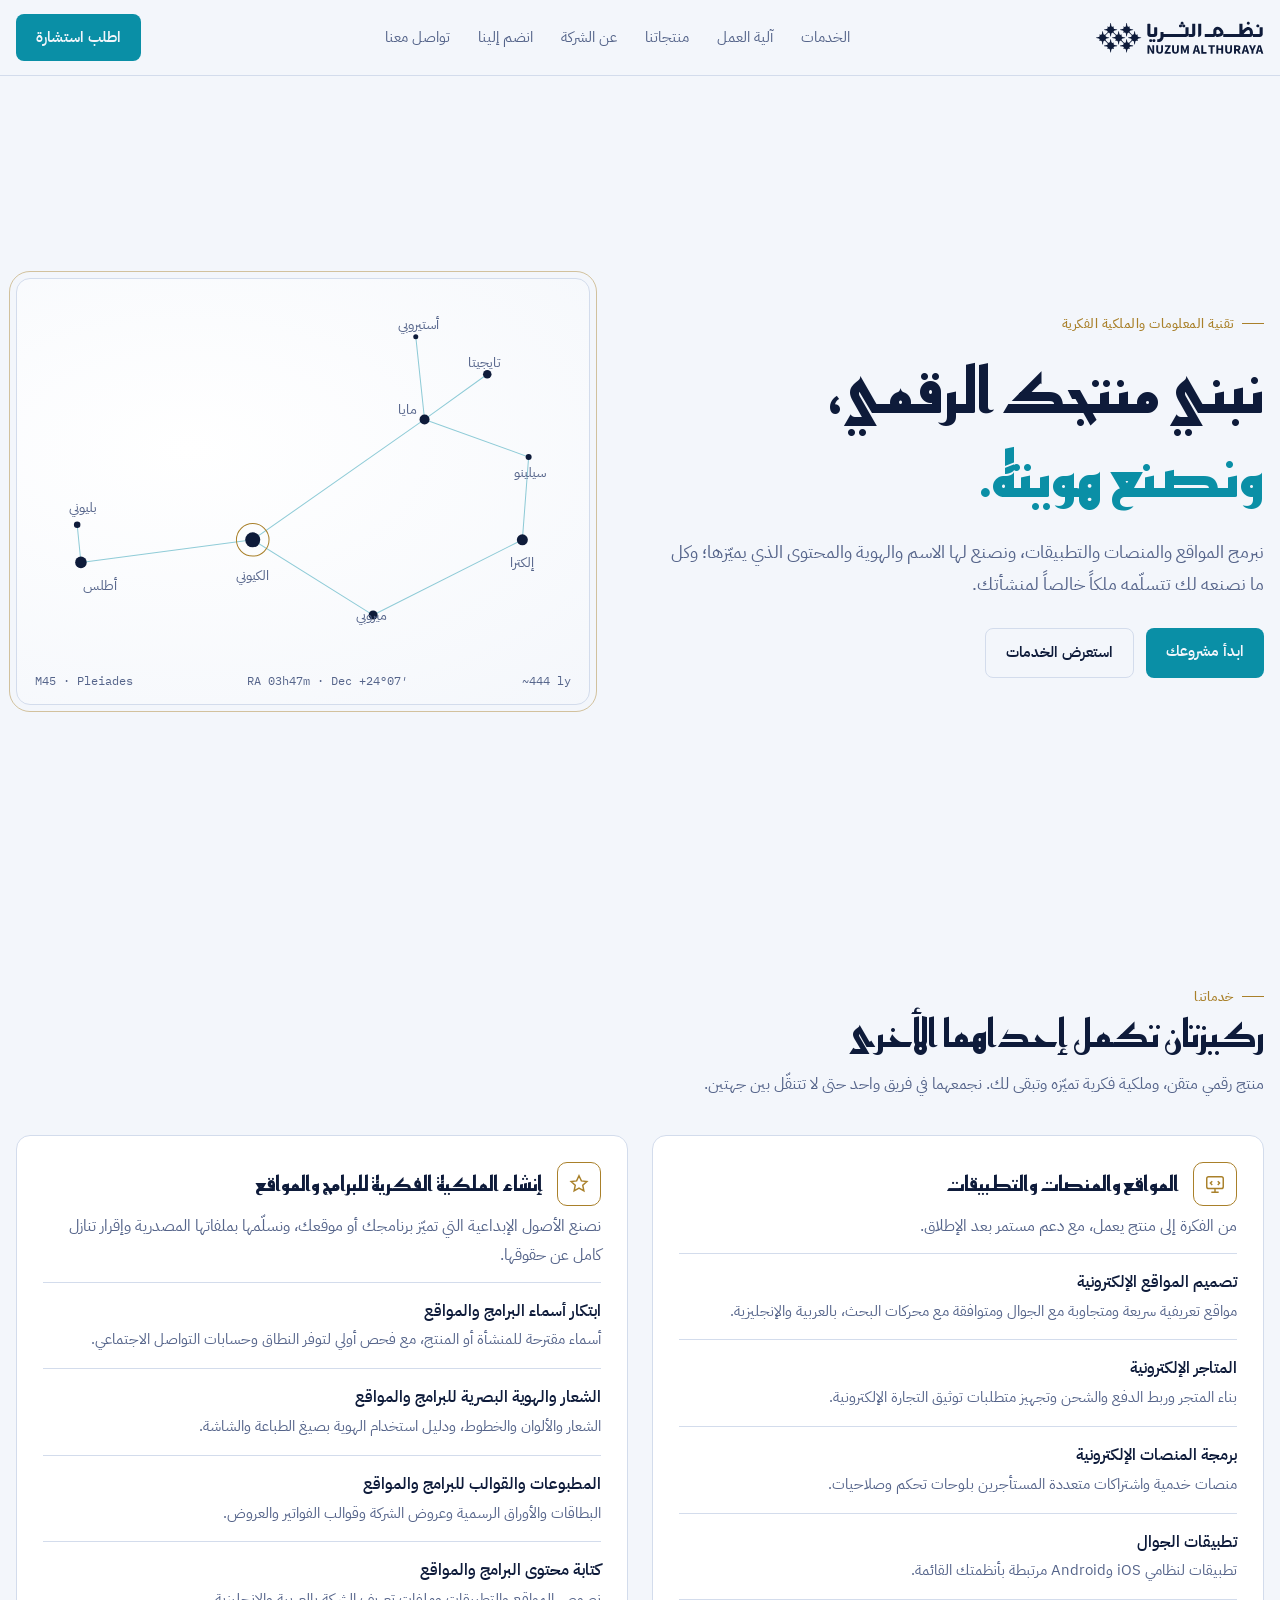
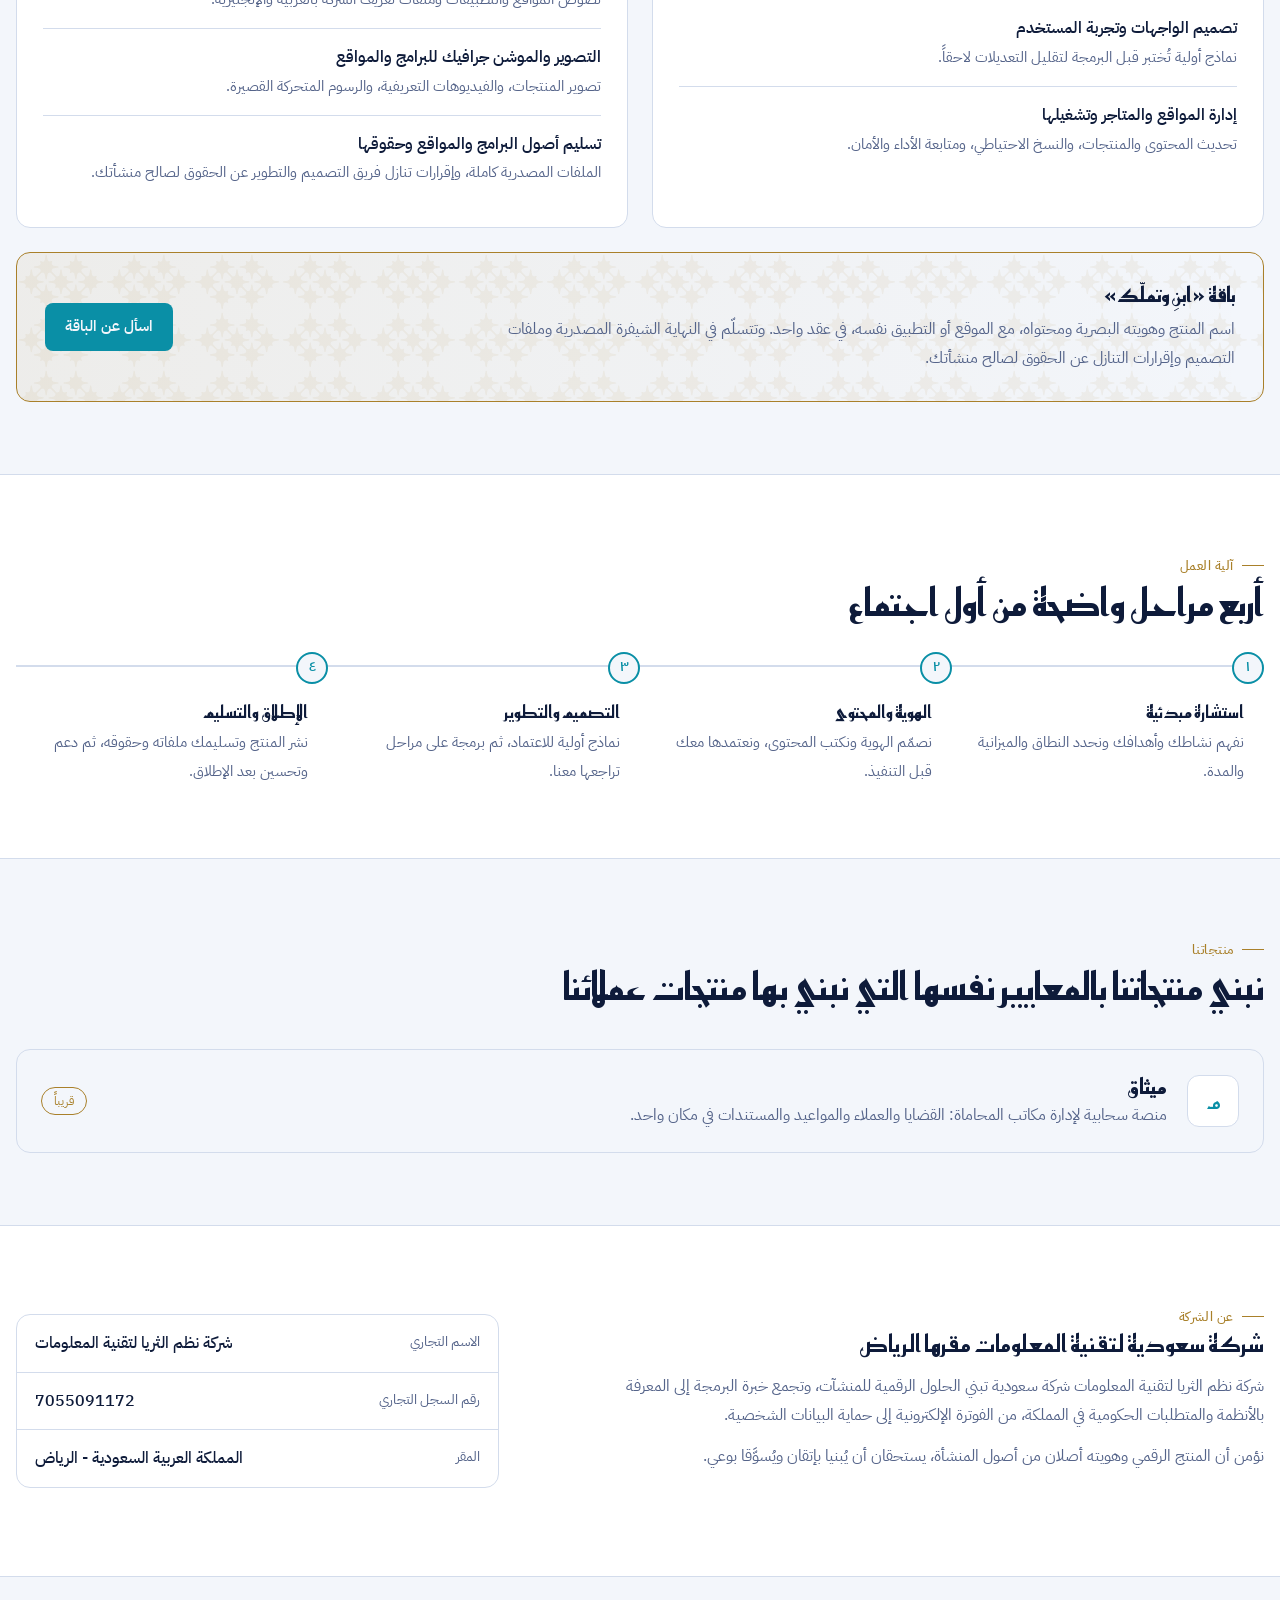
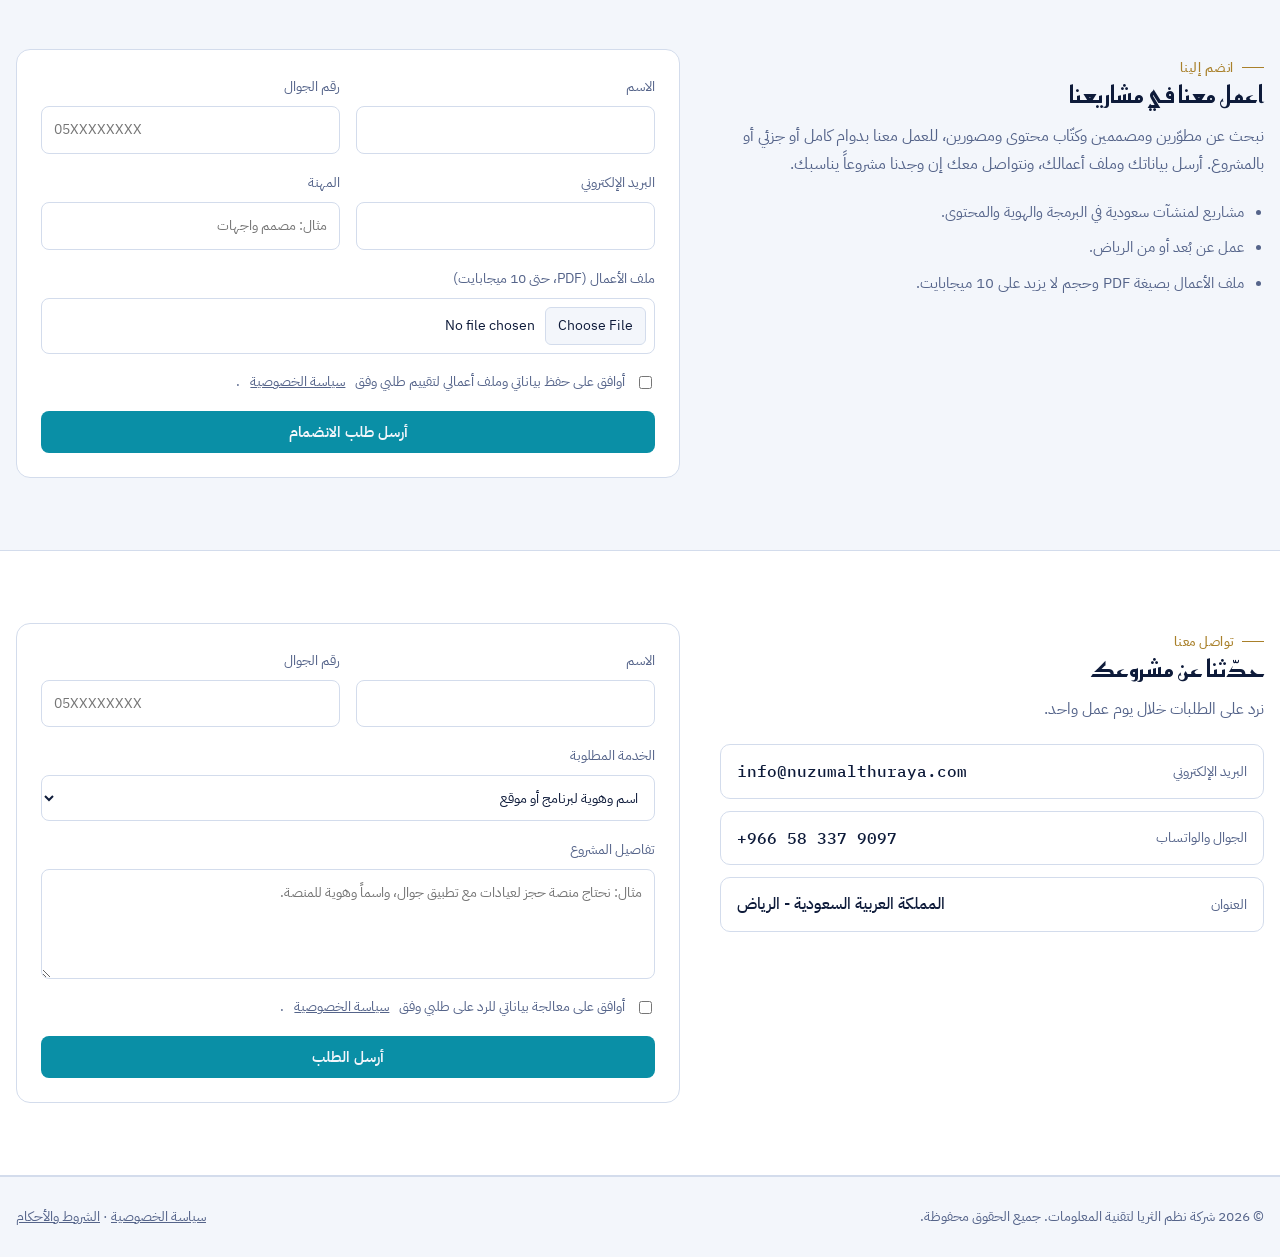
==== commit e6f5babb: "حذف قسم التسويق والإعلانات، وتسمية الملكية الفكرية للبرامج والمواقع، وإضافة قسم «انضم إلينا» - إزالة" ====
--- a/index.html
+++ b/index.html
@@ -4,7 +4,7 @@
 <meta charset="utf-8">
 <meta name="viewport" content="width=device-width,initial-scale=1,viewport-fit=cover">
 <title>نظم الثريا لتقنية المعلومات</title>
-<meta name="description" content="نظم الثريا لتقنية المعلومات: برمجة المواقع والمنصات والتطبيقات، وتصميم الهوية والمحتوى، والتسويق والإعلانات. الرياض، المملكة العربية السعودية.">
+<meta name="description" content="نظم الثريا لتقنية المعلومات: برمجة المواقع والمنصات والتطبيقات، وإنشاء الملكية الفكرية للبرامج والمواقع من أسماء وهويات ومحتوى. الرياض، المملكة العربية السعودية.">
 <meta name="theme-color" content="#0A1630">
 <link rel="canonical" href="https://nuzumalthuraya.com/">
 <meta property="og:type" content="website">
@@ -38,9 +38,7 @@
     "برمجة المنصات الإلكترونية",
     "تطبيقات الجوال",
     "المتاجر الإلكترونية",
-    "تصميم الهوية البصرية",
-    "التسويق الرقمي",
-    "الإعلانات المدفوعة"
+    "تصميم الهوية البصرية"
   ]
 }
 </script>
@@ -50,7 +48,7 @@
 <link rel="icon" href="/favicon-192.png" type="image/png" sizes="192x192">
 <link rel="apple-touch-icon" href="/apple-touch-icon.png">
 <meta property="og:title" content="نظم الثريا لتقنية المعلومات">
-<meta property="og:description" content="نظم الثريا لتقنية المعلومات: برمجة المواقع والمنصات والتطبيقات، وتصميم الهوية والمحتوى، والتسويق والإعلانات. الرياض، المملكة العربية السعودية.">
+<meta property="og:description" content="نظم الثريا لتقنية المعلومات: برمجة المواقع والمنصات والتطبيقات، وإنشاء الملكية الفكرية للبرامج والمواقع من أسماء وهويات ومحتوى. الرياض، المملكة العربية السعودية.">
 <meta property="og:locale" content="ar_SA">
 <meta property="og:url" content="https://nuzumalthuraya.com/">
 <link rel="preconnect" href="https://fonts.googleapis.com">
@@ -78,6 +76,7 @@
       <li><a href="#process">آلية العمل</a></li>
       <li><a href="#products">منتجاتنا</a></li>
       <li><a href="#about">عن الشركة</a></li>
+      <li><a href="#join">انضم إلينا</a></li>
       <li><a href="#contact">تواصل معنا</a></li>
     </ul></nav>
     <a class="cta" href="#contact">اطلب استشارة</a>
@@ -88,9 +87,9 @@
   <section class="hero">
     <div class="wrap">
       <div>
-        <span class="eyebrow">تقنية المعلومات والهوية والتسويق</span>
-        <h1>نبني منتجك الرقمي، ونصنع هويته، <em>ونوصله إلى عملائه.</em></h1>
-        <p class="lede">نبرمج المواقع والمنصات والتطبيقات، ونصمّم الهوية والمحتوى الذي يميّز علامتك، ثم نطلق حملاتك التسويقية ونقيس نتائجها؛ وكل ما نصنعه لك تتسلّمه ملكاً خالصاً لمنشأتك.</p>
+        <span class="eyebrow">تقنية المعلومات والملكية الفكرية</span>
+        <h1>نبني منتجك الرقمي، <em>ونصنع هويته.</em></h1>
+        <p class="lede">نبرمج المواقع والمنصات والتطبيقات، ونصنع لها الاسم والهوية والمحتوى الذي يميّزها؛ وكل ما نصنعه لك تتسلّمه ملكاً خالصاً لمنشأتك.</p>
         <div class="actions">
           <a class="cta" href="#contact">ابدأ مشروعك</a>
           <a class="cta ghost" href="#services">استعرض الخدمات</a>
@@ -128,8 +127,8 @@
     <div class="wrap">
       <div class="head">
         <span class="eyebrow">خدماتنا</span>
-        <h2>ثلاث ركائز تحت سقف واحد</h2>
-        <p>منتج رقمي متقن، وهوية تميّزه، وتسويق يوصله إلى عملائه. نجمعها في فريق واحد حتى لا تتنقّل بين ثلاث جهات.</p>
+        <h2>ركيزتان تكمل إحداهما الأخرى</h2>
+        <p>منتج رقمي متقن، وملكية فكرية تميّزه وتبقى لك. نجمعهما في فريق واحد حتى لا تتنقّل بين جهتين.</p>
       </div>
 
       <div class="pillars">
@@ -152,40 +151,24 @@
         <article class="pillar">
           <header>
             <span class="ic" aria-hidden="true"><svg width="22" height="22" viewBox="0 0 24 24" fill="none" stroke="currentColor" stroke-width="1.6"><path d="M12 3l2.6 5.6 6 .7-4.5 4.1 1.2 6L12 16.4 6.7 19.4l1.2-6L3.4 9.3l6-.7z"/></svg></span>
-            <h3>إنشاء الملكية الفكرية</h3>
+            <h3>إنشاء الملكية الفكرية للبرامج والمواقع</h3>
           </header>
-          <p>نصنع لك الأصول الإبداعية التي تميّز منشأتك، ونسلّمها بملفاتها المصدرية وإقرار تنازل كامل عن حقوقها.</p>
+          <p>نصنع الأصول الإبداعية التي تميّز برنامجك أو موقعك، ونسلّمها بملفاتها المصدرية وإقرار تنازل كامل عن حقوقها.</p>
           <ul class="svc">
-            <li><b>ابتكار اسم العلامة</b><span>أسماء مقترحة للمنشأة أو المنتج، مع فحص أولي لتوفر النطاق وحسابات التواصل الاجتماعي.</span></li>
-            <li><b>تصميم الشعار والهوية البصرية</b><span>الشعار والألوان والخطوط، ودليل استخدام الهوية بصيغ الطباعة والشاشة.</span></li>
-            <li><b>تصميم المطبوعات والقوالب</b><span>البطاقات والأوراق الرسمية وعروض الشركة وقوالب الفواتير والعروض.</span></li>
-            <li><b>كتابة المحتوى</b><span>نصوص المواقع والتطبيقات وملفات تعريف الشركة بالعربية والإنجليزية.</span></li>
-            <li><b>التصوير والموشن جرافيك</b><span>تصوير المنتجات، والفيديوهات التعريفية، والرسوم المتحركة القصيرة.</span></li>
-            <li><b>تسليم الأصول وحقوقها</b><span>الملفات المصدرية كاملة، وإقرارات تنازل فريق التصميم والتطوير عن الحقوق لصالح منشأتك.</span></li>
+            <li><b>ابتكار أسماء البرامج والمواقع</b><span>أسماء مقترحة للمنشأة أو المنتج، مع فحص أولي لتوفر النطاق وحسابات التواصل الاجتماعي.</span></li>
+            <li><b>الشعار والهوية البصرية للبرامج والمواقع</b><span>الشعار والألوان والخطوط، ودليل استخدام الهوية بصيغ الطباعة والشاشة.</span></li>
+            <li><b>المطبوعات والقوالب للبرامج والمواقع</b><span>البطاقات والأوراق الرسمية وعروض الشركة وقوالب الفواتير والعروض.</span></li>
+            <li><b>كتابة محتوى البرامج والمواقع</b><span>نصوص المواقع والتطبيقات وملفات تعريف الشركة بالعربية والإنجليزية.</span></li>
+            <li><b>التصوير والموشن جرافيك للبرامج والمواقع</b><span>تصوير المنتجات، والفيديوهات التعريفية، والرسوم المتحركة القصيرة.</span></li>
+            <li><b>تسليم أصول البرامج والمواقع وحقوقها</b><span>الملفات المصدرية كاملة، وإقرارات تنازل فريق التصميم والتطوير عن الحقوق لصالح منشأتك.</span></li>
           </ul>
         </article>
-
-        <article class="pillar">
-          <header>
-            <span class="ic" aria-hidden="true"><svg width="22" height="22" viewBox="0 0 24 24" fill="none" stroke="currentColor" stroke-width="1.6"><path d="M3 10v4h3l6 4V6L6 10z"/><path d="M16 9a4 4 0 010 6M18.5 6.5a7.5 7.5 0 010 11"/></svg></span>
-            <h3>التسويق والإعلانات</h3>
-          </header>
-          <p>نوصل منتجك إلى عملائه، ونقيس أثر كل ريال يُصرف على الإعلان.</p>
-          <ul class="svc">
-            <li><b>الخطة التسويقية</b><span>تحديد الجمهور والرسائل والقنوات والميزانية الشهرية، ومؤشرات قياس واضحة.</span></li>
-            <li><b>إدارة حسابات التواصل الاجتماعي</b><span>تقويم محتوى شهري، وتصميم المنشورات، والرد على الجمهور.</span></li>
-            <li><b>الحملات الإعلانية المدفوعة</b><span>إعلانات Google وSnapchat وTikTok وX وInstagram، بإعداد وتحسين مستمر.</span></li>
-            <li><b>تحسين الظهور في محركات البحث</b><span>تهيئة الموقع تقنياً، وبحث الكلمات المفتاحية، ومقالات تجلب زيارات مستمرة.</span></li>
-            <li><b>التسويق بالبريد والرسائل</b><span>حملات بريد إلكتروني ورسائل نصية لعملائك الحاليين وفق موافقتهم.</span></li>
-            <li><b>التقارير والتحليلات</b><span>تقرير شهري بالنتائج: الزيارات، والعملاء المحتملون، وتكلفة كل عميل.</span></li>
-          </ul>
-        </article>
       </div>
 
       <div class="bundle">
         <div>
-          <h3>باقة «ابنِ وأطلق»</h3>
-          <p>الهوية البصرية، والموقع أو التطبيق، وحملة إطلاق مدتها ثلاثة أشهر، في عقد واحد. وتتسلّم في النهاية الشيفرة المصدرية وملفات التصميم وإقرارات التنازل عن الحقوق لصالح منشأتك.</p>
+          <h3>باقة «ابنِ وتملّك»</h3>
+          <p>اسم المنتج وهويته البصرية ومحتواه، مع الموقع أو التطبيق نفسه، في عقد واحد. وتتسلّم في النهاية الشيفرة المصدرية وملفات التصميم وإقرارات التنازل عن الحقوق لصالح منشأتك.</p>
         </div>
         <a class="cta" href="#contact">اسأل عن الباقة</a>
       </div>
@@ -202,7 +185,7 @@
         <li><b>استشارة مبدئية</b><span>نفهم نشاطك وأهدافك ونحدد النطاق والميزانية والمدة.</span></li>
         <li><b>الهوية والمحتوى</b><span>نصمّم الهوية ونكتب المحتوى، ونعتمدها معك قبل التنفيذ.</span></li>
         <li><b>التصميم والتطوير</b><span>نماذج أولية للاعتماد، ثم برمجة على مراحل تراجعها معنا.</span></li>
-        <li><b>الإطلاق والتسويق</b><span>نشر المنتج وإطلاق الحملات، ثم تقارير شهرية وتحسين مستمر.</span></li>
+        <li><b>الإطلاق والتسليم</b><span>نشر المنتج وتسليمك ملفاته وحقوقه، ثم دعم وتحسين بعد الإطلاق.</span></li>
       </ol>
     </div>
   </section>
@@ -240,7 +223,46 @@
     </div>
   </section>
 
-  <section id="contact">
+  <section id="join">
+    <div class="wrap contact">
+      <div>
+        <span class="eyebrow">انضم إلينا</span>
+        <h2>اعمل معنا في مشاريعنا</h2>
+        <p style="color:var(--mute);margin-top:10px;max-width:34em">نبحث عن مطوّرين ومصممين وكتّاب محتوى ومصورين، للعمل معنا بدوام كامل أو جزئي أو بالمشروع. أرسل بياناتك وملف أعمالك، ونتواصل معك إن وجدنا مشروعاً يناسبك.</p>
+        <ul class="perks">
+          <li>مشاريع لمنشآت سعودية في البرمجة والهوية والمحتوى.</li>
+          <li>عمل عن بُعد أو من الرياض.</li>
+          <li>ملف الأعمال بصيغة PDF وحجم لا يزيد على 10 ميجابايت.</li>
+        </ul>
+      </div>
+      <form id="join-form" novalidate>
+        <div class="row">
+          <label for="j-name">الاسم<input id="j-name" name="name" required autocomplete="name"></label>
+          <label for="j-phone">رقم الجوال<input id="j-phone" name="phone" inputmode="tel" required dir="ltr" placeholder="05XXXXXXXX" autocomplete="tel"></label>
+        </div>
+        <div class="row">
+          <label for="j-email">البريد الإلكتروني<input id="j-email" name="email" type="email" required dir="ltr" autocomplete="email"></label>
+          <label for="j-job">المهنة<input id="j-job" name="profession" required list="j-jobs" placeholder="مثال: مصمم واجهات"></label>
+        </div>
+        <datalist id="j-jobs">
+          <option value="مطوّر مواقع"></option>
+          <option value="مطوّر تطبيقات جوال"></option>
+          <option value="مصمم واجهات وتجربة مستخدم"></option>
+          <option value="مصمم جرافيك وهوية بصرية"></option>
+          <option value="كاتب محتوى"></option>
+          <option value="مصور"></option>
+          <option value="موشن جرافيك"></option>
+        </datalist>
+        <label for="j-file">ملف الأعمال (PDF، حتى 10 ميجابايت)<input id="j-file" name="portfolio" type="file" accept="application/pdf,.pdf" required></label>
+        <label class="consent" for="j-ok"><input type="checkbox" id="j-ok" required> أوافق على حفظ بياناتي وملف أعمالي لتقييم طلبي وفق <a href="privacy.html" target="_blank" rel="noopener">سياسة الخصوصية</a>.</label>
+        <input type="text" name="website" tabindex="-1" autocomplete="off" aria-hidden="true" style="display:none">
+        <button class="cta" type="submit" id="j-send">أرسل طلب الانضمام</button>
+        <p class="ok" id="j-status" role="status" hidden></p>
+      </form>
+    </div>
+  </section>
+
+  <section id="contact" class="band">
     <div class="wrap contact">
       <div>
         <span class="eyebrow">تواصل معنا</span>
@@ -259,18 +281,16 @@
         </div>
         <label for="f-svc">الخدمة المطلوبة
           <select id="f-svc" name="service">
-            <option>تصميم الشعار والهوية البصرية</option>
-            <option>كتابة المحتوى أو التصوير</option>
+            <option>اسم وهوية لبرنامج أو موقع</option>
+            <option>محتوى أو تصوير لبرنامج أو موقع</option>
             <option>تصميم موقع إلكتروني</option>
             <option>متجر إلكتروني</option>
             <option>برمجة منصة إلكترونية</option>
             <option>تطبيق جوال</option>
-            <option>إدارة التواصل الاجتماعي</option>
-            <option>حملة إعلانية مدفوعة</option>
-            <option>باقة «ابنِ وأطلق»</option>
+            <option>باقة «ابنِ وتملّك»</option>
           </select>
         </label>
-        <label for="f-msg">تفاصيل المشروع<textarea id="f-msg" name="message" placeholder="مثال: نحتاج منصة حجز لعيادات مع تطبيق جوال، مع حملة إعلانية عند الإطلاق."></textarea></label>
+        <label for="f-msg">تفاصيل المشروع<textarea id="f-msg" name="message" placeholder="مثال: نحتاج منصة حجز لعيادات مع تطبيق جوال، واسماً وهوية للمنصة."></textarea></label>
         <label class="consent" for="f-ok"><input type="checkbox" id="f-ok" name="consent" value="نعم" required> أوافق على معالجة بياناتي للرد على طلبي وفق <a href="privacy.html" target="_blank" rel="noopener">سياسة الخصوصية</a>.</label>
         <input type="text" name="_gotcha" tabindex="-1" autocomplete="off" aria-hidden="true" style="display:none">
         <button class="cta" type="submit" id="f-send">أرسل الطلب</button>
@@ -333,6 +353,52 @@
       .finally(function () { btn.disabled = false; });
   });
 })();
+(function () {
+  // رابط تطبيق Google Apps Script الذي يحفظ الطلبات في جدول Google Sheets
+  var ENDPOINT = 'JOIN_ENDPOINT';
+  var MAX = 10 * 1024 * 1024;
+  var form = document.getElementById('join-form');
+  var s = document.getElementById('j-status');
+  var btn = document.getElementById('j-send');
+  function say(t) { s.hidden = false; s.textContent = t; }
+  function val(id) { return document.getElementById(id).value.trim(); }
+  form.addEventListener('submit', function (e) {
+    e.preventDefault();
+    var file = document.getElementById('j-file').files[0];
+    if (!val('j-name') || !val('j-phone') || !val('j-email') || !val('j-job') || !file || !document.getElementById('j-ok').checked) {
+      say('أكمل كل الحقول وأرفق ملف الأعمال ووافق على حفظ البيانات، ثم أعد الإرسال.');
+      return;
+    }
+    if (!/\.pdf$/i.test(file.name)) { say('ملف الأعمال يجب أن يكون بصيغة PDF.'); return; }
+    if (file.size > MAX) { say('حجم الملف أكبر من 10 ميجابايت. صغّر الملف ثم أعد الإرسال.'); return; }
+    if (ENDPOINT.indexOf('JOIN_ENDPOINT') !== -1) {
+      say('استقبال طلبات الانضمام قيد التفعيل. أرسل ملفك الآن إلى info@nuzumalthuraya.com');
+      return;
+    }
+    btn.disabled = true;
+    say('جارٍ رفع الملف وإرسال الطلب...');
+    var reader = new FileReader();
+    reader.onload = function () {
+      var data = {
+        name: val('j-name'), phone: val('j-phone'), email: val('j-email'), profession: val('j-job'),
+        website: form.website.value, fileName: file.name, fileData: String(reader.result).split(',')[1]
+      };
+      fetch(ENDPOINT, { method: 'POST', body: JSON.stringify(data) })
+        .then(function (r) { return r.json(); })
+        .then(function (res) {
+          if (!res.ok) throw new Error(res.error);
+          form.reset();
+          say('وصلنا طلبك وملف أعمالك، وسنتواصل معك إن وجدنا مشروعاً يناسبك.');
+        })
+        .catch(function () {
+          say('تعذّر الإرسال. حاول مرة أخرى أو أرسل ملفك إلى info@nuzumalthuraya.com');
+        })
+        .finally(function () { btn.disabled = false; });
+    };
+    reader.onerror = function () { btn.disabled = false; say('تعذّرت قراءة الملف. اختره مرة أخرى.'); };
+    reader.readAsDataURL(file);
+  });
+})();
 </script>
 </body>
 </html>
--- a/style.css
+++ b/style.css
@@ -99,7 +99,7 @@
 .head p{color:var(--mute);margin-top:10px}
 
 /* الركيزتان */
-.pillars{display:grid;grid-template-columns:repeat(3,1fr);gap:20px}
+.pillars{display:grid;grid-template-columns:1fr 1fr;gap:24px}
 .pillar{background:var(--navy-1);border:1px solid var(--line);border-radius:14px;padding:26px;min-width:0}
 .pillar header{all:unset;display:flex;align-items:center;gap:14px;margin-bottom:6px}
 .pillar .ic{width:44px;height:44px;flex:none;border-radius:10px;display:grid;place-items:center;border:1px solid var(--gold);color:var(--gold)}
@@ -110,8 +110,7 @@
 .svc b{display:block;font-weight:600}
 .svc span{color:var(--mute);font-size:.95rem}
 .note{margin-top:14px;font-size:.82rem;color:var(--mute);border-inline-start:2px solid var(--gold);padding-inline-start:10px}
-@media (max-width:1020px){.pillars{grid-template-columns:1fr 1fr}.pillar:last-child{grid-column:1/-1}}
-@media (max-width:700px){.pillars{grid-template-columns:1fr}}
+@media (max-width:860px){.pillars{grid-template-columns:1fr}}
 
 /* الحزمة المميزة */
 .bundle{border:1px solid var(--gold);border-radius:14px;padding:28px;display:grid;grid-template-columns:1fr auto;gap:20px;align-items:center;margin-top:24px;background:linear-gradient(90deg,color-mix(in srgb,var(--gold) 8%,transparent),transparent)}
@@ -164,6 +163,9 @@
 .consent{display:flex;gap:10px;align-items:flex-start;font-size:.85rem}
 .consent input{width:auto;margin-top:6px}
 .ok{color:var(--cyan);font-size:.92rem}
+.perks{margin:20px 0 0;padding-inline-start:20px;display:grid;gap:8px;color:var(--mute);font-size:.95rem}
+input[type=file]{padding:8px;cursor:pointer}
+input[type=file]::file-selector-button{font:inherit;font-size:.85rem;margin-inline-end:10px;padding:6px 12px;border-radius:6px;border:1px solid var(--line);background:var(--navy-0);color:var(--ink);cursor:pointer}
 @media (max-width:860px){.contact{grid-template-columns:1fr}}
 @media (max-width:520px){.row{grid-template-columns:1fr}}
 
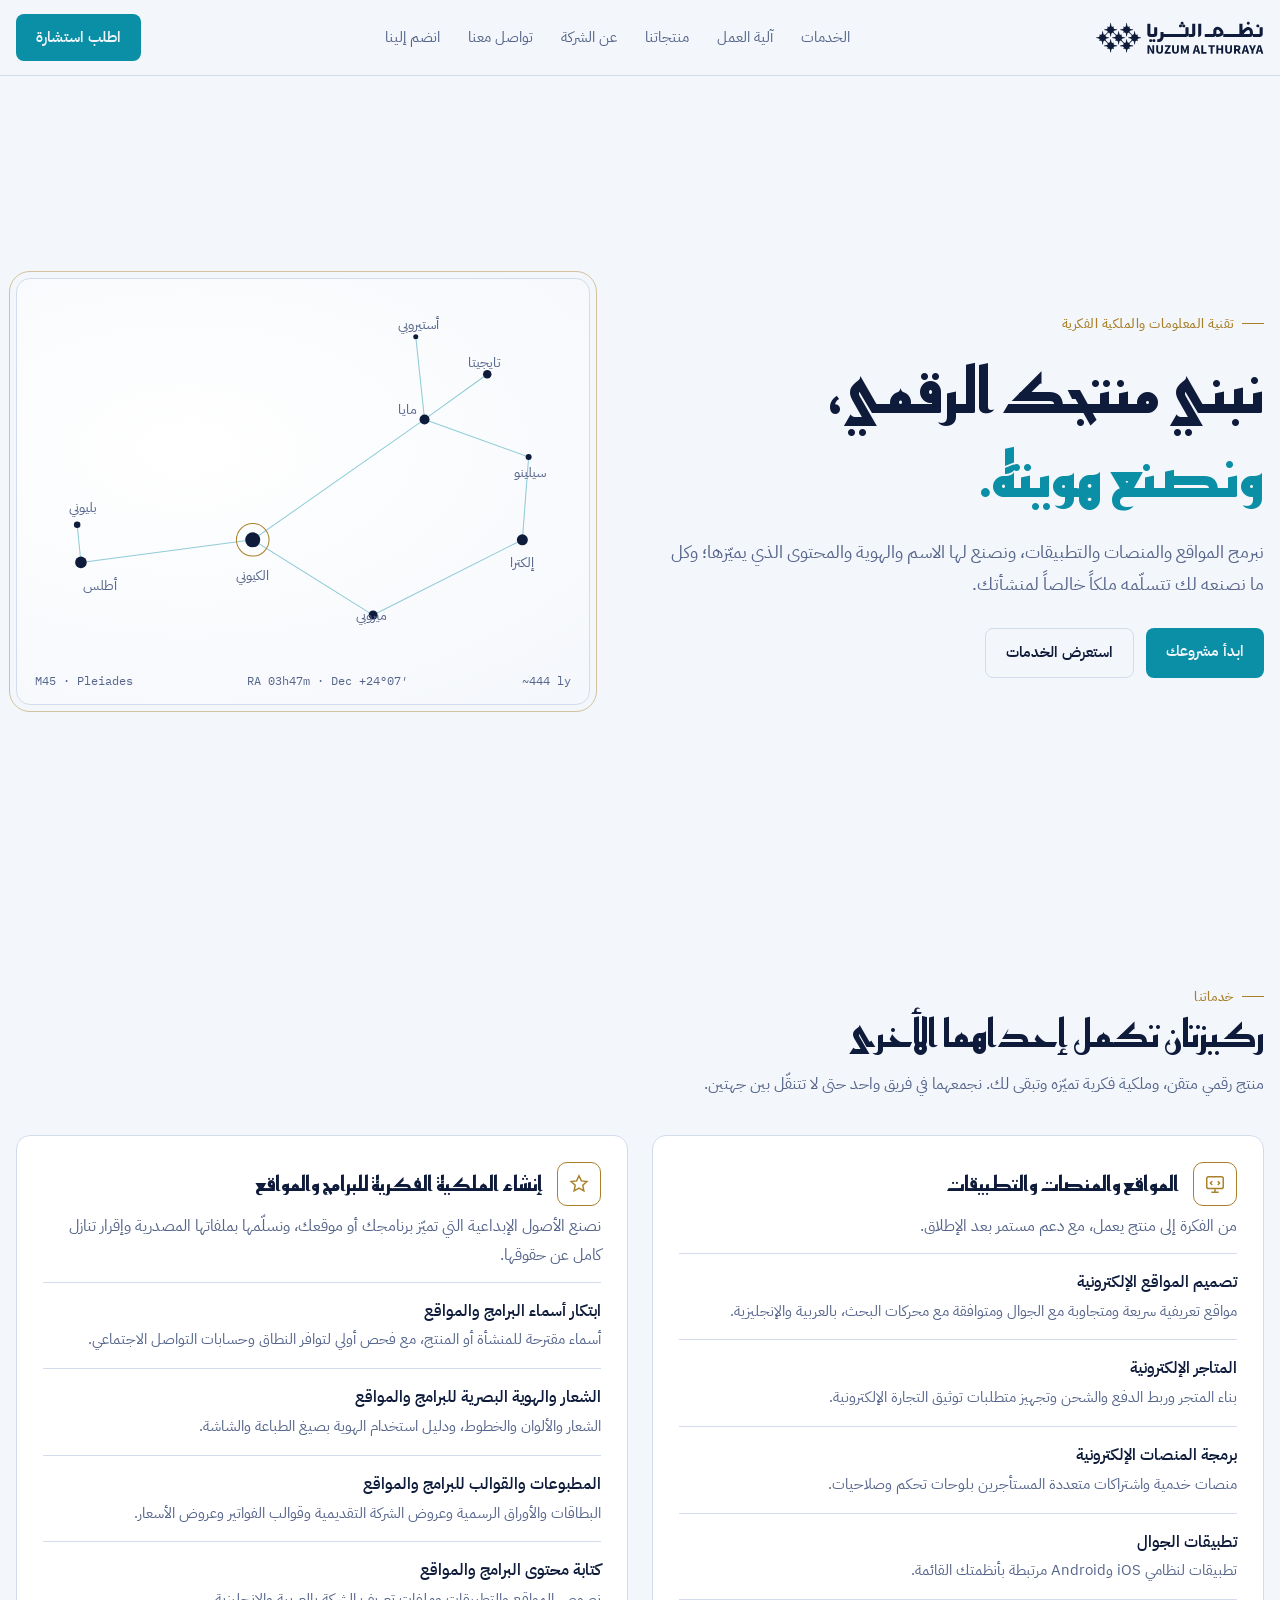
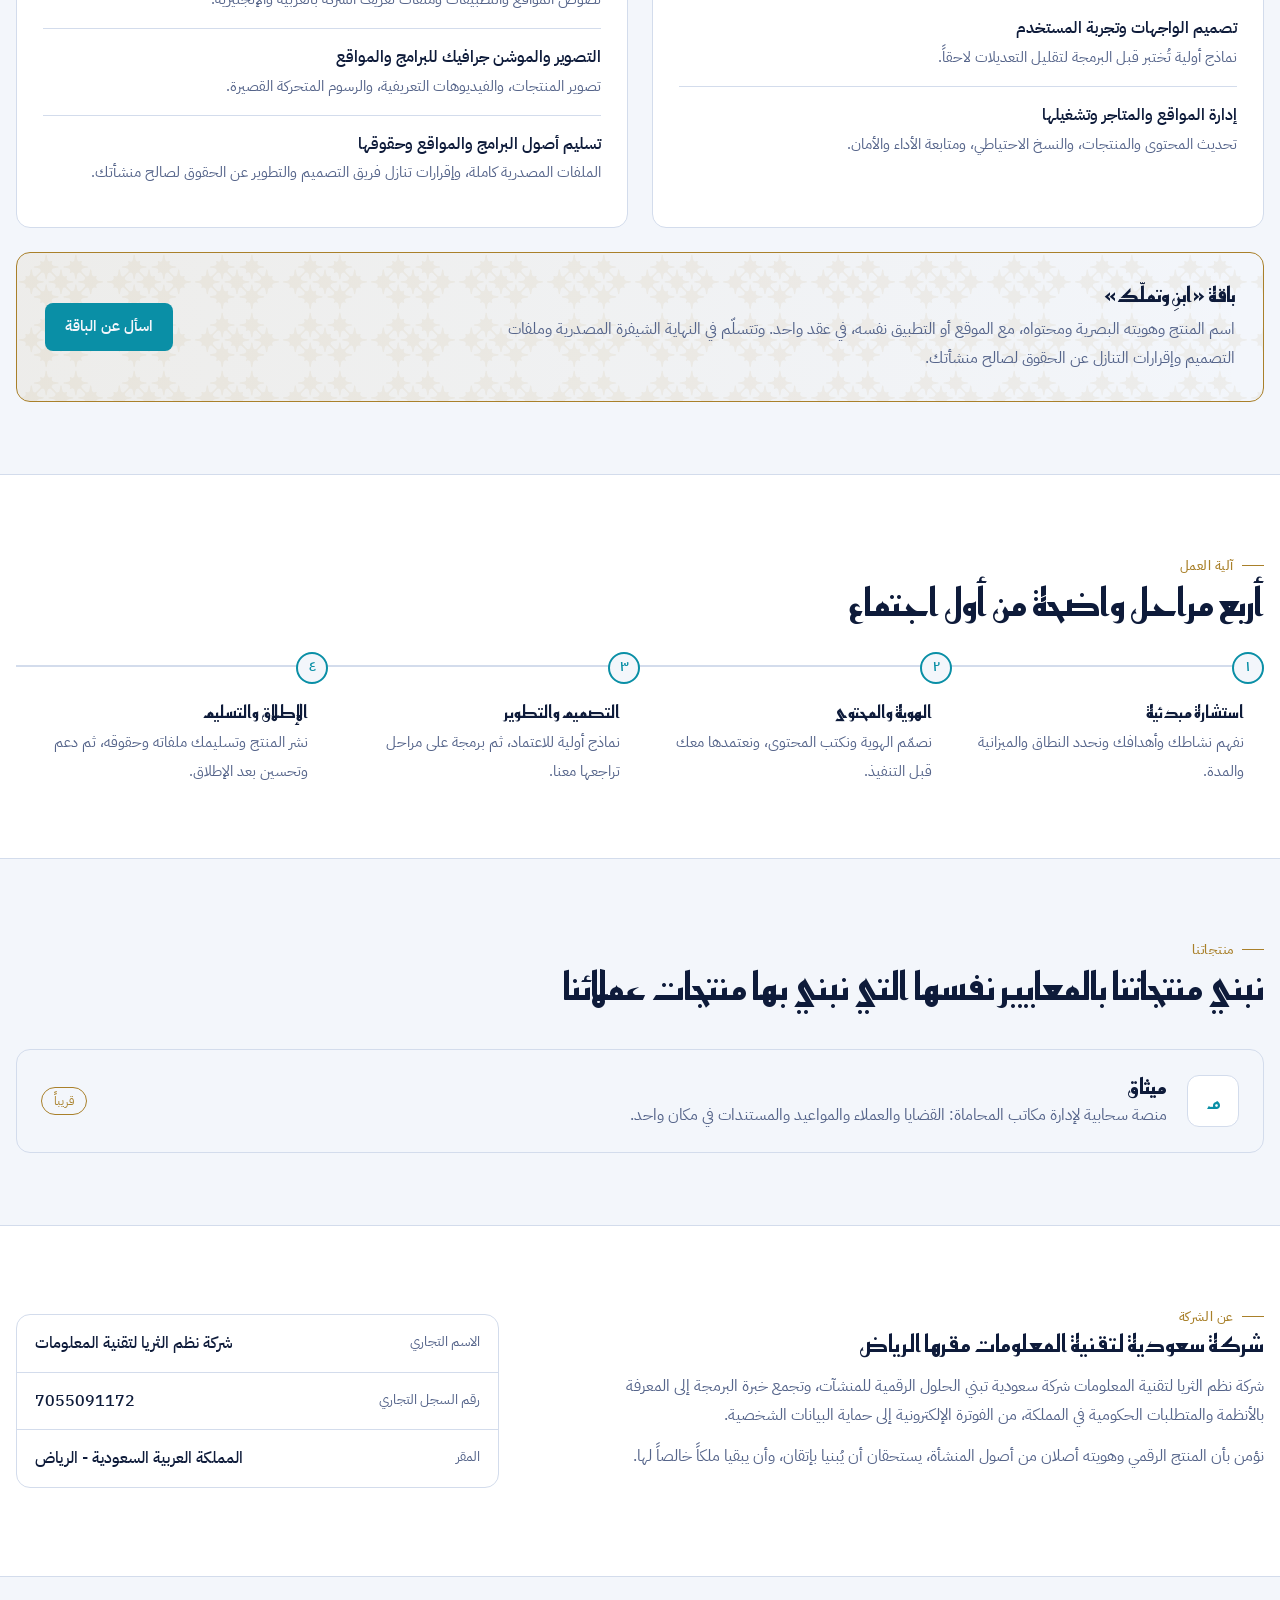
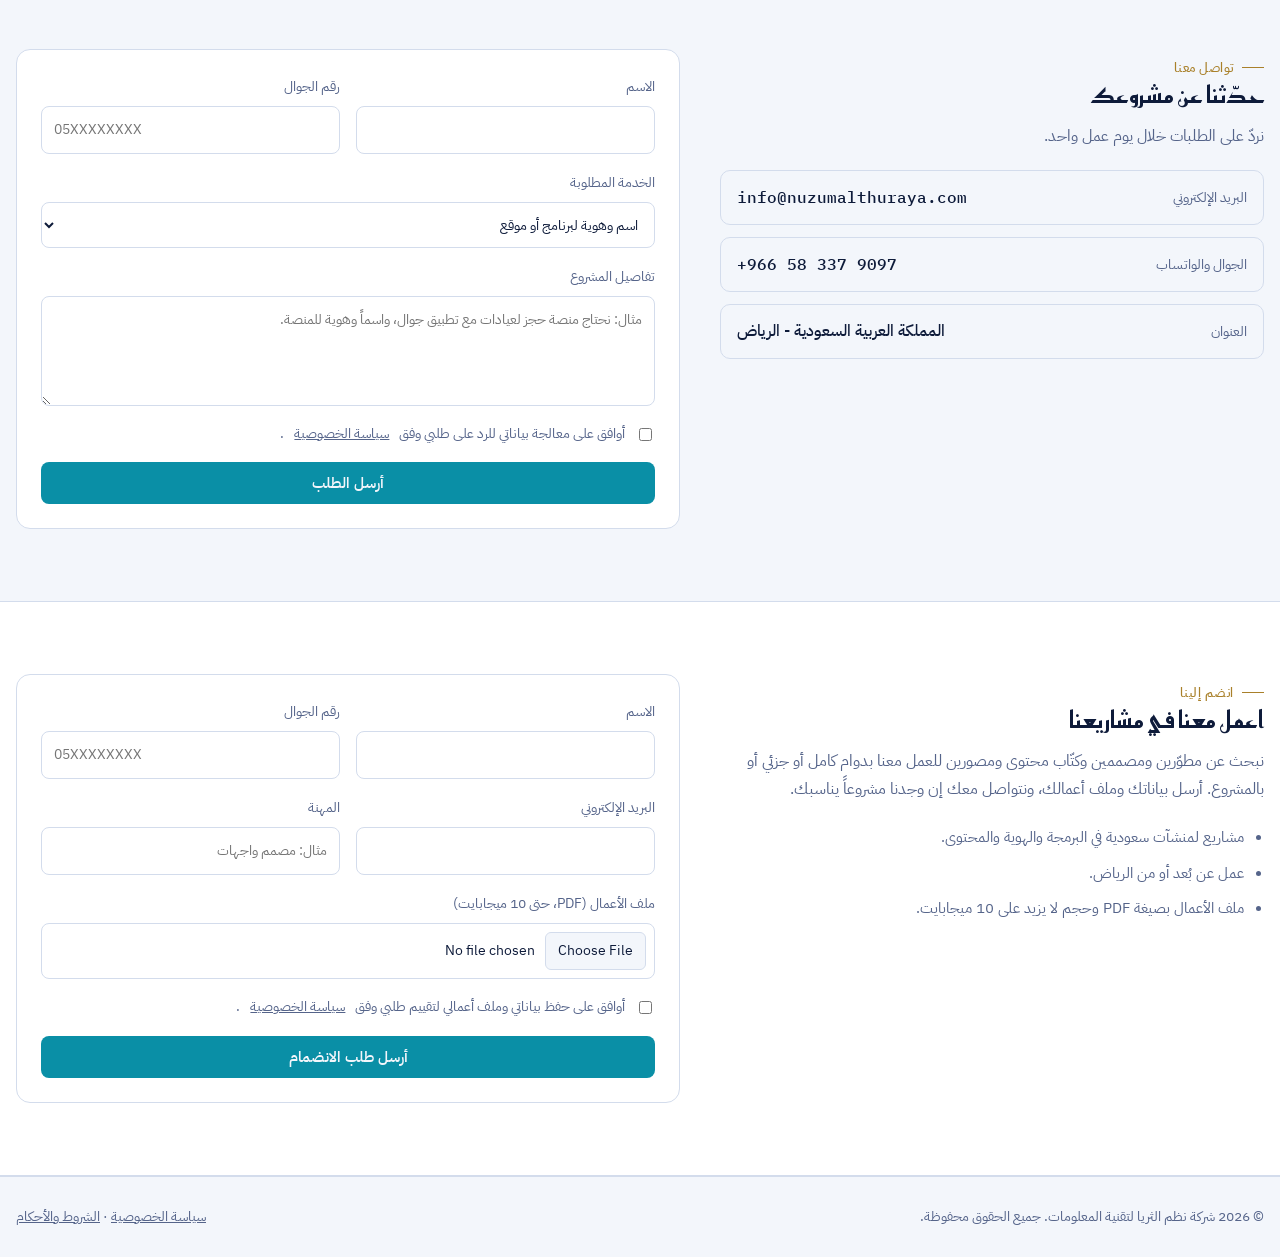
==== commit 34b62454: "تدقيق لغوي لنصوص الموقع، ونقل «انضم إلينا» أسفل «تواصل معنا» Co-Authored-By: Claude Opus 5.5 <norepl" ====
--- a/index.html
+++ b/index.html
@@ -76,8 +76,8 @@
       <li><a href="#process">آلية العمل</a></li>
       <li><a href="#products">منتجاتنا</a></li>
       <li><a href="#about">عن الشركة</a></li>
+      <li><a href="#contact">تواصل معنا</a></li>
       <li><a href="#join">انضم إلينا</a></li>
-      <li><a href="#contact">تواصل معنا</a></li>
     </ul></nav>
     <a class="cta" href="#contact">اطلب استشارة</a>
   </div>
@@ -155,9 +155,9 @@
           </header>
           <p>نصنع الأصول الإبداعية التي تميّز برنامجك أو موقعك، ونسلّمها بملفاتها المصدرية وإقرار تنازل كامل عن حقوقها.</p>
           <ul class="svc">
-            <li><b>ابتكار أسماء البرامج والمواقع</b><span>أسماء مقترحة للمنشأة أو المنتج، مع فحص أولي لتوفر النطاق وحسابات التواصل الاجتماعي.</span></li>
+            <li><b>ابتكار أسماء البرامج والمواقع</b><span>أسماء مقترحة للمنشأة أو المنتج، مع فحص أولي لتوافر النطاق وحسابات التواصل الاجتماعي.</span></li>
             <li><b>الشعار والهوية البصرية للبرامج والمواقع</b><span>الشعار والألوان والخطوط، ودليل استخدام الهوية بصيغ الطباعة والشاشة.</span></li>
-            <li><b>المطبوعات والقوالب للبرامج والمواقع</b><span>البطاقات والأوراق الرسمية وعروض الشركة وقوالب الفواتير والعروض.</span></li>
+            <li><b>المطبوعات والقوالب للبرامج والمواقع</b><span>البطاقات والأوراق الرسمية وعروض الشركة التقديمية وقوالب الفواتير وعروض الأسعار.</span></li>
             <li><b>كتابة محتوى البرامج والمواقع</b><span>نصوص المواقع والتطبيقات وملفات تعريف الشركة بالعربية والإنجليزية.</span></li>
             <li><b>التصوير والموشن جرافيك للبرامج والمواقع</b><span>تصوير المنتجات، والفيديوهات التعريفية، والرسوم المتحركة القصيرة.</span></li>
             <li><b>تسليم أصول البرامج والمواقع وحقوقها</b><span>الملفات المصدرية كاملة، وإقرارات تنازل فريق التصميم والتطوير عن الحقوق لصالح منشأتك.</span></li>
@@ -213,7 +213,7 @@
         <span class="eyebrow">عن الشركة</span>
         <h2>شركة سعودية لتقنية المعلومات مقرها الرياض</h2>
         <p>شركة نظم الثريا لتقنية المعلومات شركة سعودية تبني الحلول الرقمية للمنشآت، وتجمع خبرة البرمجة إلى المعرفة بالأنظمة والمتطلبات الحكومية في المملكة، من الفوترة الإلكترونية إلى حماية البيانات الشخصية.</p>
-        <p>نؤمن أن المنتج الرقمي وهويته أصلان من أصول المنشأة، يستحقان أن يُبنيا بإتقان ويُسوَّقا بوعي.</p>
+        <p>نؤمن بأن المنتج الرقمي وهويته أصلان من أصول المنشأة، يستحقان أن يُبنيا بإتقان، وأن يبقيا ملكاً خالصاً لها.</p>
       </div>
       <dl class="facts">
         <div><dt>الاسم التجاري</dt><dd>شركة نظم الثريا لتقنية المعلومات</dd></div>
@@ -223,51 +223,12 @@
     </div>
   </section>
 
-  <section id="join">
-    <div class="wrap contact">
-      <div>
-        <span class="eyebrow">انضم إلينا</span>
-        <h2>اعمل معنا في مشاريعنا</h2>
-        <p style="color:var(--mute);margin-top:10px;max-width:34em">نبحث عن مطوّرين ومصممين وكتّاب محتوى ومصورين، للعمل معنا بدوام كامل أو جزئي أو بالمشروع. أرسل بياناتك وملف أعمالك، ونتواصل معك إن وجدنا مشروعاً يناسبك.</p>
-        <ul class="perks">
-          <li>مشاريع لمنشآت سعودية في البرمجة والهوية والمحتوى.</li>
-          <li>عمل عن بُعد أو من الرياض.</li>
-          <li>ملف الأعمال بصيغة PDF وحجم لا يزيد على 10 ميجابايت.</li>
-        </ul>
-      </div>
-      <form id="join-form" novalidate>
-        <div class="row">
-          <label for="j-name">الاسم<input id="j-name" name="name" required autocomplete="name"></label>
-          <label for="j-phone">رقم الجوال<input id="j-phone" name="phone" inputmode="tel" required dir="ltr" placeholder="05XXXXXXXX" autocomplete="tel"></label>
-        </div>
-        <div class="row">
-          <label for="j-email">البريد الإلكتروني<input id="j-email" name="email" type="email" required dir="ltr" autocomplete="email"></label>
-          <label for="j-job">المهنة<input id="j-job" name="profession" required list="j-jobs" placeholder="مثال: مصمم واجهات"></label>
-        </div>
-        <datalist id="j-jobs">
-          <option value="مطوّر مواقع"></option>
-          <option value="مطوّر تطبيقات جوال"></option>
-          <option value="مصمم واجهات وتجربة مستخدم"></option>
-          <option value="مصمم جرافيك وهوية بصرية"></option>
-          <option value="كاتب محتوى"></option>
-          <option value="مصور"></option>
-          <option value="موشن جرافيك"></option>
-        </datalist>
-        <label for="j-file">ملف الأعمال (PDF، حتى 10 ميجابايت)<input id="j-file" name="portfolio" type="file" accept="application/pdf,.pdf" required></label>
-        <label class="consent" for="j-ok"><input type="checkbox" id="j-ok" required> أوافق على حفظ بياناتي وملف أعمالي لتقييم طلبي وفق <a href="privacy.html" target="_blank" rel="noopener">سياسة الخصوصية</a>.</label>
-        <input type="text" name="website" tabindex="-1" autocomplete="off" aria-hidden="true" style="display:none">
-        <button class="cta" type="submit" id="j-send">أرسل طلب الانضمام</button>
-        <p class="ok" id="j-status" role="status" hidden></p>
-      </form>
-    </div>
-  </section>
-
-  <section id="contact" class="band">
+  <section id="contact">
     <div class="wrap contact">
       <div>
         <span class="eyebrow">تواصل معنا</span>
         <h2>حدّثنا عن مشروعك</h2>
-        <p style="color:var(--mute);margin-top:10px">نرد على الطلبات خلال يوم عمل واحد.</p>
+        <p style="color:var(--mute);margin-top:10px">نردّ على الطلبات خلال يوم عمل واحد.</p>
         <div class="channels">
           <div class="ch"><span>البريد الإلكتروني</span><b>info@nuzumalthuraya.com</b></div>
           <div class="ch"><span>الجوال والواتساب</span><b>+966 58 337 9097</b></div>
@@ -295,6 +256,45 @@
         <input type="text" name="_gotcha" tabindex="-1" autocomplete="off" aria-hidden="true" style="display:none">
         <button class="cta" type="submit" id="f-send">أرسل الطلب</button>
         <p class="ok" id="f-status" role="status" hidden></p>
+      </form>
+    </div>
+  </section>
+
+  <section id="join" class="band">
+    <div class="wrap contact">
+      <div>
+        <span class="eyebrow">انضم إلينا</span>
+        <h2>اعمل معنا في مشاريعنا</h2>
+        <p style="color:var(--mute);margin-top:10px;max-width:34em">نبحث عن مطوّرين ومصممين وكتّاب محتوى ومصورين للعمل معنا بدوام كامل أو جزئي أو بالمشروع. أرسل بياناتك وملف أعمالك، ونتواصل معك إن وجدنا مشروعاً يناسبك.</p>
+        <ul class="perks">
+          <li>مشاريع لمنشآت سعودية في البرمجة والهوية والمحتوى.</li>
+          <li>عمل عن بُعد أو من الرياض.</li>
+          <li>ملف الأعمال بصيغة PDF وحجم لا يزيد على 10 ميجابايت.</li>
+        </ul>
+      </div>
+      <form id="join-form" novalidate>
+        <div class="row">
+          <label for="j-name">الاسم<input id="j-name" name="name" required autocomplete="name"></label>
+          <label for="j-phone">رقم الجوال<input id="j-phone" name="phone" inputmode="tel" required dir="ltr" placeholder="05XXXXXXXX" autocomplete="tel"></label>
+        </div>
+        <div class="row">
+          <label for="j-email">البريد الإلكتروني<input id="j-email" name="email" type="email" required dir="ltr" autocomplete="email"></label>
+          <label for="j-job">المهنة<input id="j-job" name="profession" required list="j-jobs" placeholder="مثال: مصمم واجهات"></label>
+        </div>
+        <datalist id="j-jobs">
+          <option value="مطوّر مواقع"></option>
+          <option value="مطوّر تطبيقات جوال"></option>
+          <option value="مصمم واجهات وتجربة مستخدم"></option>
+          <option value="مصمم جرافيك وهوية بصرية"></option>
+          <option value="كاتب محتوى"></option>
+          <option value="مصور"></option>
+          <option value="موشن جرافيك"></option>
+        </datalist>
+        <label for="j-file">ملف الأعمال (PDF، حتى 10 ميجابايت)<input id="j-file" name="portfolio" type="file" accept="application/pdf,.pdf" required></label>
+        <label class="consent" for="j-ok"><input type="checkbox" id="j-ok" required> أوافق على حفظ بياناتي وملف أعمالي لتقييم طلبي وفق <a href="privacy.html" target="_blank" rel="noopener">سياسة الخصوصية</a>.</label>
+        <input type="text" name="website" tabindex="-1" autocomplete="off" aria-hidden="true" style="display:none">
+        <button class="cta" type="submit" id="j-send">أرسل طلب الانضمام</button>
+        <p class="ok" id="j-status" role="status" hidden></p>
       </form>
     </div>
   </section>
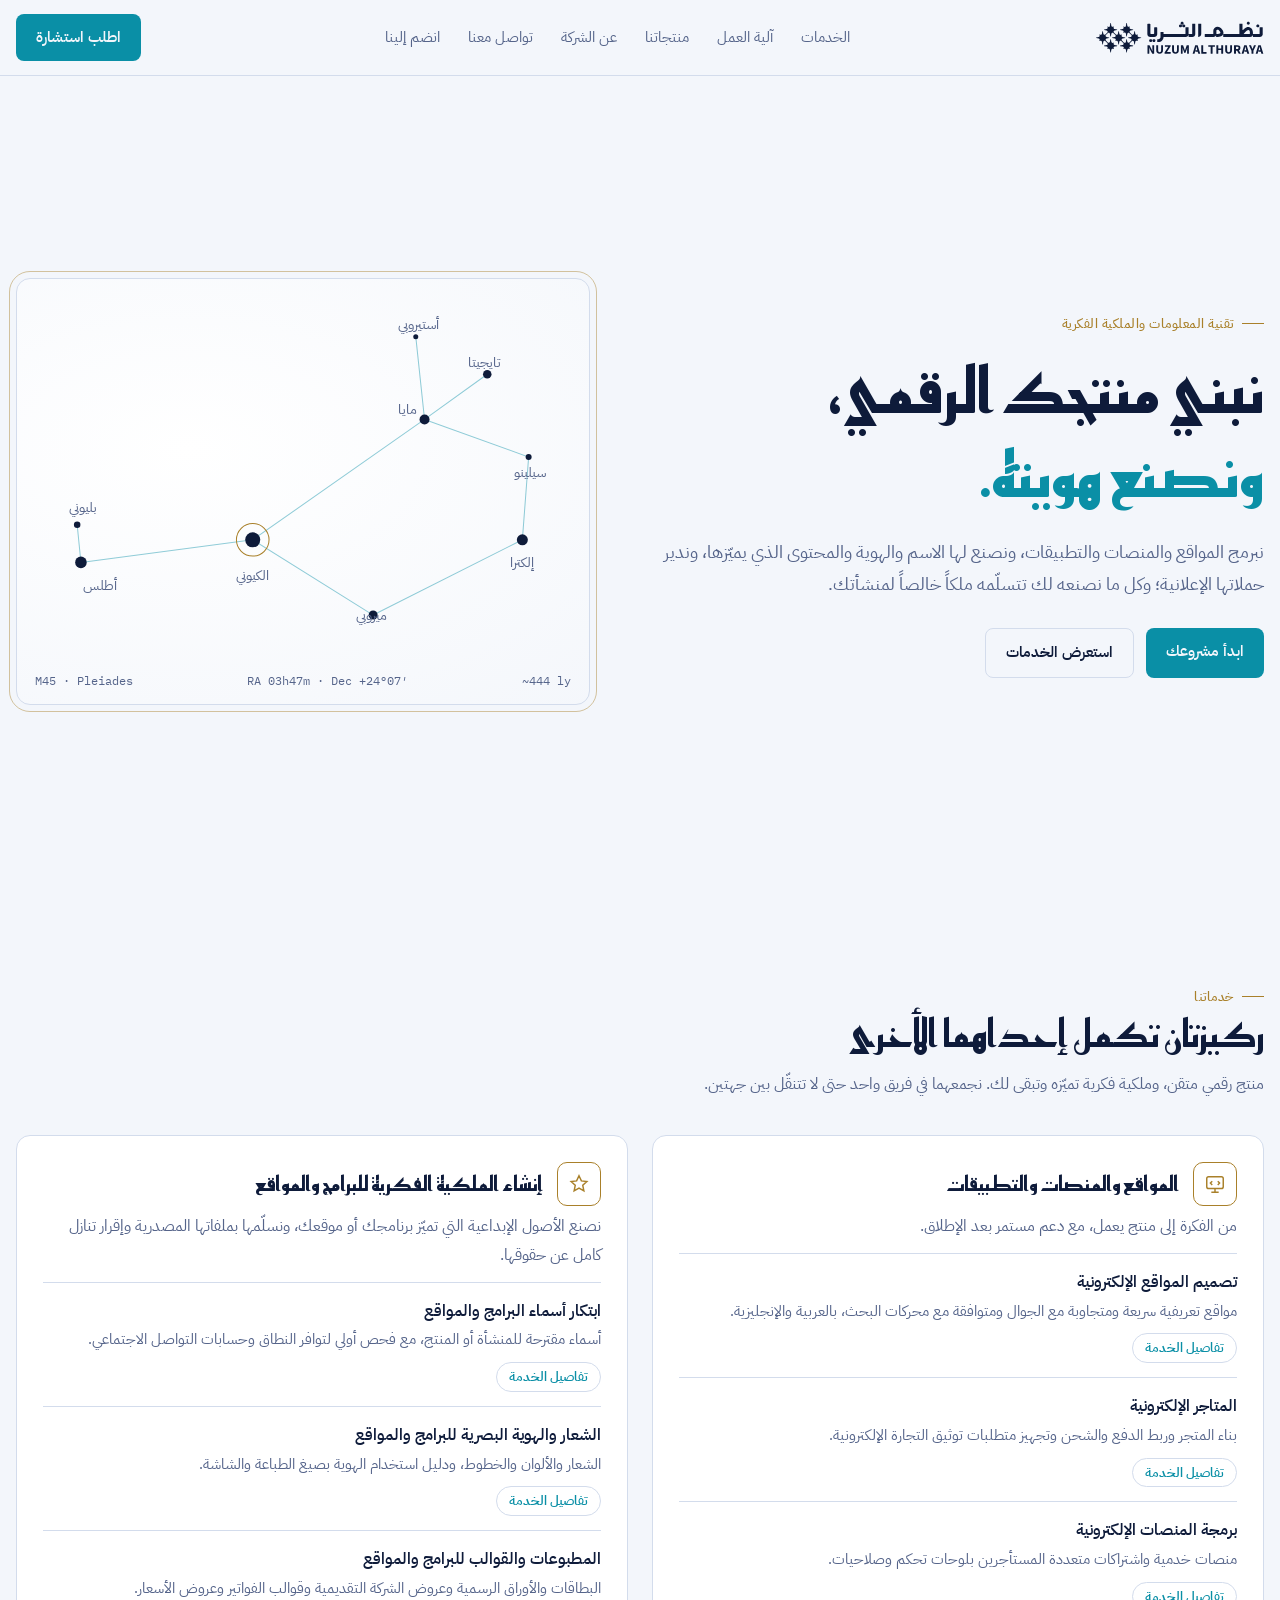
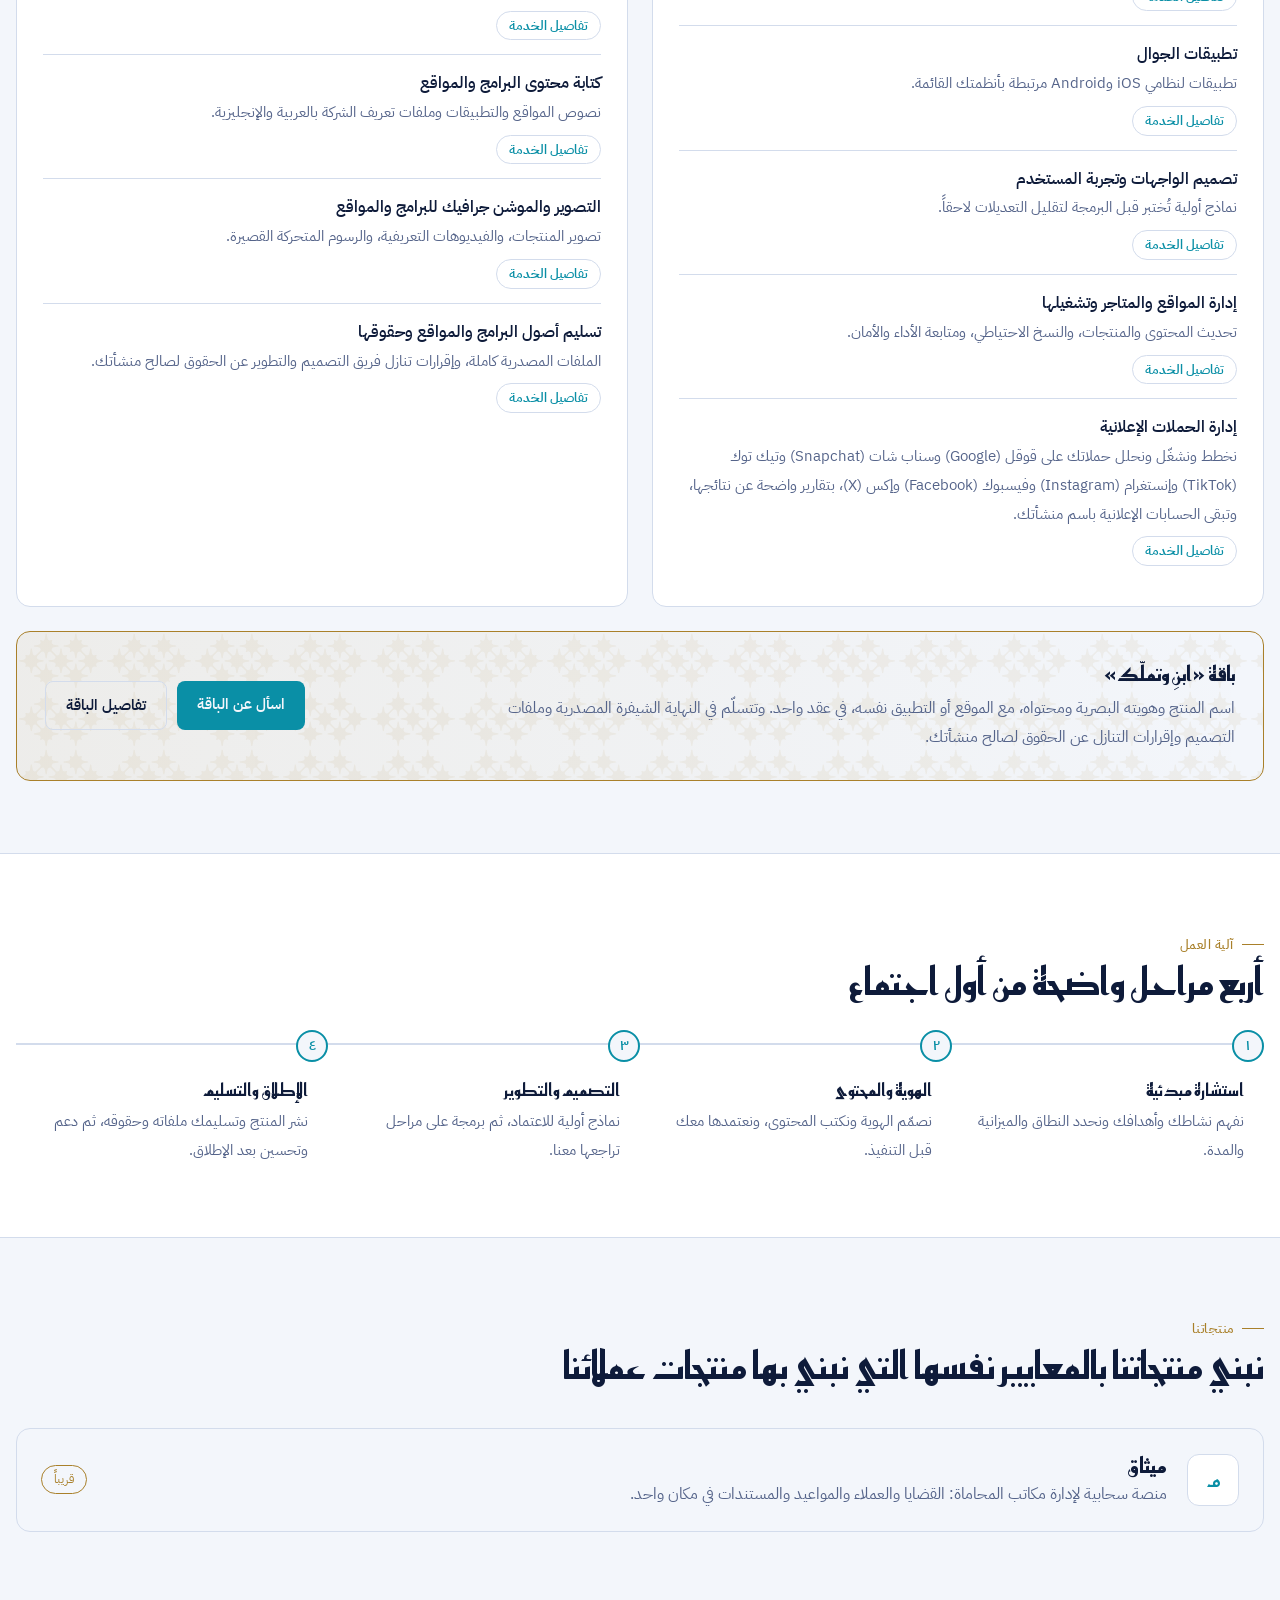
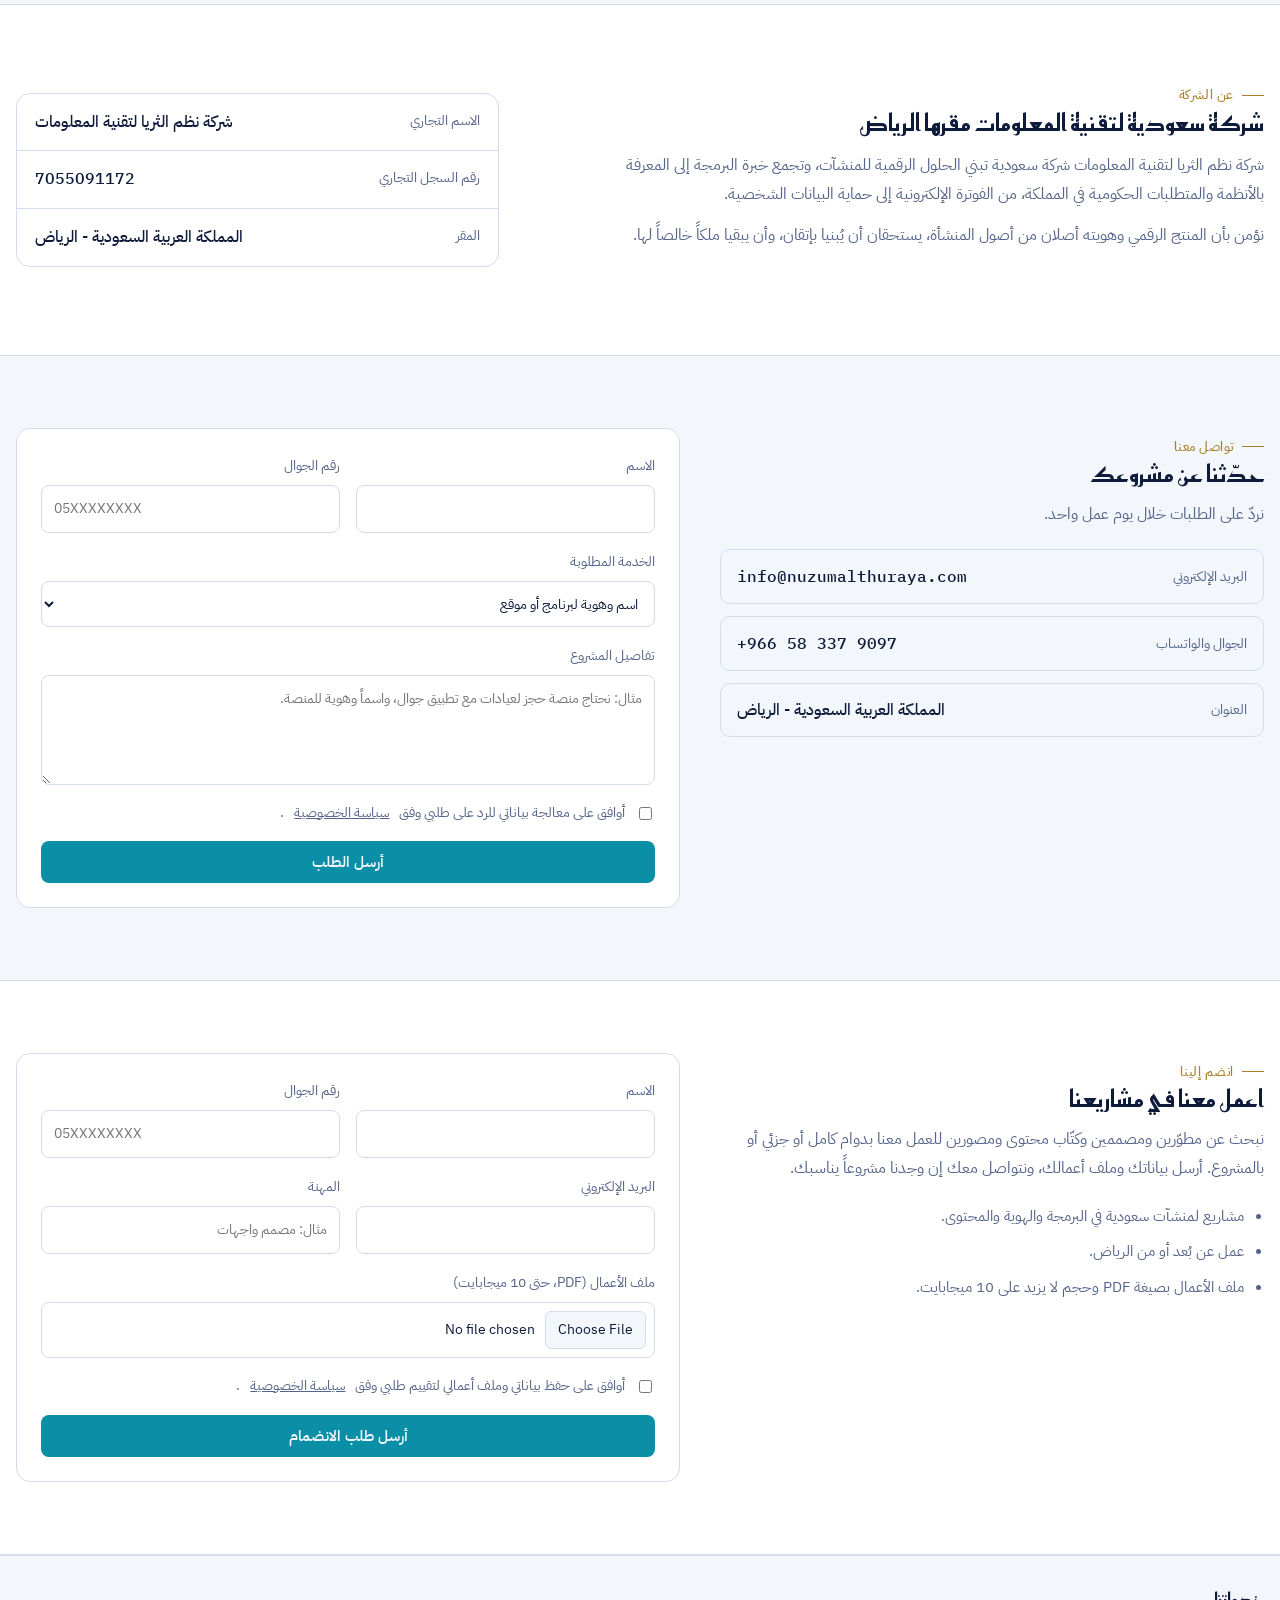
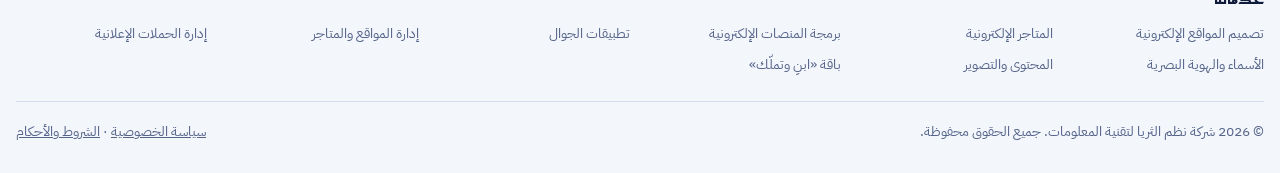
==== commit 62db6244: "صفحات الخدمات وتحسين الظهور في محركات البحث، وإضافة خدمة إدارة الحملات الإعلانية - عنوان ووصف جديدان" ====
--- a/index.html
+++ b/index.html
@@ -3,9 +3,11 @@
 <head>
 <meta charset="utf-8">
 <meta name="viewport" content="width=device-width,initial-scale=1,viewport-fit=cover">
-<title>نظم الثريا لتقنية المعلومات</title>
-<meta name="description" content="نظم الثريا لتقنية المعلومات: برمجة المواقع والمنصات والتطبيقات، وإنشاء الملكية الفكرية للبرامج والمواقع من أسماء وهويات ومحتوى. الرياض، المملكة العربية السعودية.">
+<title>نظم الثريا | تصميم مواقع ومنصات وتطبيقات في الرياض</title>
+<meta name="description" content="نظم الثريا في الرياض: مواقع ومتاجر إلكترونية، منصات وتطبيقات جوال، هوية بصرية وحملات إعلانية. وكل ما نصنعه تتسلمه ملكاً لمنشأتك.">
 <meta name="theme-color" content="#0A1630">
+<!-- TODO: وسم التحقق من Google Search Console إن احتجته هنا (الموقع متحقق منه حالياً عبر سجل DNS):
+<meta name="google-site-verification" content="[رمز التحقق]"> -->
 <link rel="canonical" href="https://nuzumalthuraya.com/">
 <meta property="og:type" content="website">
 <meta property="og:site_name" content="نظم الثريا">
@@ -13,10 +15,15 @@
 <meta property="og:image:width" content="1200">
 <meta property="og:image:height" content="630">
 <meta name="twitter:card" content="summary_large_image">
+<meta name="twitter:title" content="نظم الثريا | تصميم مواقع ومنصات وتطبيقات في الرياض">
+<meta name="twitter:description" content="نظم الثريا في الرياض: مواقع ومتاجر إلكترونية، منصات وتطبيقات جوال، هوية بصرية وحملات إعلانية. وكل ما نصنعه تتسلمه ملكاً لمنشأتك.">
+<meta name="twitter:image" content="https://nuzumalthuraya.com/og-image.png">
+<!-- TODO: أضف إلى كتلة JSON-LD التالية الحقل "sameAs": [روابط حسابات X وLinkedIn وTikTok] حين تتوفر. -->
 <script type="application/ld+json">
 {
   "@context": "https://schema.org",
-  "@type": "Organization",
+  "@type": "ProfessionalService",
+  "@id": "https://nuzumalthuraya.com/#organization",
   "name": "نظم الثريا لتقنية المعلومات",
   "alternateName": [
     "Nuzum Althuraya",
@@ -39,7 +46,89 @@
     "تطبيقات الجوال",
     "المتاجر الإلكترونية",
     "تصميم الهوية البصرية"
-  ]
+  ],
+  "knowsLanguage": [
+    "ar",
+    "en"
+  ],
+  "hasOfferCatalog": {
+    "@type": "OfferCatalog",
+    "name": "خدمات نظم الثريا",
+    "itemListElement": [
+      {
+        "@type": "Offer",
+        "itemOffered": {
+          "@type": "Service",
+          "name": "تصميم المواقع الإلكترونية",
+          "url": "https://nuzumalthuraya.com/services/website-design/"
+        }
+      },
+      {
+        "@type": "Offer",
+        "itemOffered": {
+          "@type": "Service",
+          "name": "المتاجر الإلكترونية",
+          "url": "https://nuzumalthuraya.com/services/ecommerce/"
+        }
+      },
+      {
+        "@type": "Offer",
+        "itemOffered": {
+          "@type": "Service",
+          "name": "برمجة المنصات الإلكترونية",
+          "url": "https://nuzumalthuraya.com/services/platforms/"
+        }
+      },
+      {
+        "@type": "Offer",
+        "itemOffered": {
+          "@type": "Service",
+          "name": "تطبيقات الجوال",
+          "url": "https://nuzumalthuraya.com/services/mobile-apps/"
+        }
+      },
+      {
+        "@type": "Offer",
+        "itemOffered": {
+          "@type": "Service",
+          "name": "إدارة المواقع والمتاجر",
+          "url": "https://nuzumalthuraya.com/services/website-management/"
+        }
+      },
+      {
+        "@type": "Offer",
+        "itemOffered": {
+          "@type": "Service",
+          "name": "إدارة الحملات الإعلانية",
+          "url": "https://nuzumalthuraya.com/services/ad-campaigns/"
+        }
+      },
+      {
+        "@type": "Offer",
+        "itemOffered": {
+          "@type": "Service",
+          "name": "الأسماء والهوية البصرية",
+          "url": "https://nuzumalthuraya.com/services/brand-identity/"
+        }
+      },
+      {
+        "@type": "Offer",
+        "itemOffered": {
+          "@type": "Service",
+          "name": "المحتوى والتصوير",
+          "url": "https://nuzumalthuraya.com/services/content/"
+        }
+      },
+      {
+        "@type": "Offer",
+        "itemOffered": {
+          "@type": "Service",
+          "name": "باقة «ابنِ وتملّك»",
+          "url": "https://nuzumalthuraya.com/services/build-and-own/"
+        }
+      }
+    ]
+  }
 }
 </script>
 <link rel="icon" href="/favicon.ico" sizes="48x48">
@@ -47,41 +136,39 @@
 <link rel="icon" href="/favicon-96.png" type="image/png" sizes="96x96">
 <link rel="icon" href="/favicon-192.png" type="image/png" sizes="192x192">
 <link rel="apple-touch-icon" href="/apple-touch-icon.png">
-<meta property="og:title" content="نظم الثريا لتقنية المعلومات">
-<meta property="og:description" content="نظم الثريا لتقنية المعلومات: برمجة المواقع والمنصات والتطبيقات، وإنشاء الملكية الفكرية للبرامج والمواقع من أسماء وهويات ومحتوى. الرياض، المملكة العربية السعودية.">
+<meta property="og:title" content="نظم الثريا | تصميم مواقع ومنصات وتطبيقات في الرياض">
+<meta property="og:description" content="نظم الثريا في الرياض: مواقع ومتاجر إلكترونية، منصات وتطبيقات جوال، هوية بصرية وحملات إعلانية. وكل ما نصنعه تتسلمه ملكاً لمنشأتك.">
 <meta property="og:locale" content="ar_SA">
 <meta property="og:url" content="https://nuzumalthuraya.com/">
 <link rel="preconnect" href="https://fonts.googleapis.com">
 <link rel="preconnect" href="https://fonts.gstatic.com" crossorigin>
 <link rel="stylesheet" href="https://fonts.googleapis.com/css2?family=Reem+Kufi:wght@500;600;700&family=IBM+Plex+Sans+Arabic:wght@300;400;500;600;700&family=IBM+Plex+Mono:wght@400;500&display=swap">
-<link rel="stylesheet" href="style.css">
+<link rel="stylesheet" href="/style.css">
 </head>
 <body>
 <div class="site" dir="rtl" lang="ar">
+<!-- بداية الترويسة المشتركة (متطابقة حرفياً في كل الصفحات) -->
 <svg width="0" height="0" style="position:absolute" aria-hidden="true">
   <defs>
-    <symbol id="nz-mark" viewBox="905 457 110 72"><path fill="currentColor" d="M 1011.9 493.6 L 1006.4 494.6 C 1004.2 495 1003.2 497.5 1004.4 499.3 C 1004.9 500 1004.1 500.8 1003.4 500.3 C 1002.9 499.9 1002.3 499.8 1001.7 499.8 C 1000.3 499.8 999 500.7 998.7 502.3 L 997.8 507.8 C 997.6 508.6 996.5 508.6 996.4 507.8 L 995.4 502.3 C 995.3 501.8 995.2 501.4 995 501.1 C 994 499.6 991.8 499.5 990.6 500.8 L 986.3 505.1 C 985.4 505.9 985.1 507.3 985.7 508.3 C 986.1 509.1 986.9 509.7 987.9 509.9 L 993.4 510.9 C 994.2 511 994.2 512.1 993.4 512.3 L 987.4 513.3 C 985.2 513.7 984.3 516.4 985.9 517.9 C 986.4 518.6 985.6 519.4 984.9 518.9 C 984.4 518.6 983.8 518.4 983.2 518.4 C 981.8 518.4 980.5 519.4 980.2 520.9 L 979.2 526.4 C 979.1 527.2 978 527.2 977.8 526.4 L 976.9 520.9 C 976.5 518.7 974 517.7 972.1 518.9 C 972 519.1 971.7 519.1 971.5 519.1 C 971.3 519 971.1 518.8 971.1 518.6 C 971 518.4 971 518.1 971.1 518 C 971.2 517.9 971.2 517.9 971.3 517.8 C 971.3 517.8 971.3 517.7 971.4 517.7 C 971.5 517.6 971.5 517.5 971.6 517.4 C 971.7 517.2 971.8 517 971.9 516.8 C 971.9 516.6 972 516.4 972 516.2 C 972 516 972 515.8 972 515.6 C 971.9 515.4 971.9 515.2 971.8 515 C 971.7 514.8 971.6 514.6 971.5 514.5 C 971.4 514.3 971.3 514.1 971.1 514 C 971 513.8 970.8 513.7 970.6 513.6 C 970.4 513.5 970.2 513.4 970 513.4 C 969.9 513.3 969.8 513.3 969.7 513.3 L 963.7 512.3 C 962.9 512.1 962.9 511 963.7 510.9 L 969.2 509.9 C 969.3 509.9 969.4 509.9 969.5 509.8 C 971.6 509.2 972.2 506.5 970.7 505 L 966.1 500.4 C 965.7 500 965.2 499.8 964.6 499.8 C 963.9 499.8 963.3 500 962.7 500.4 C 962.2 500.9 961.8 501.5 961.7 502.3 L 960.7 507.8 C 960.6 508.6 959.4 508.6 959.3 507.8 L 958.3 502.3 C 958 500.1 955.4 499 953.6 500.3 C 953.5 500.4 953.3 500.4 953.2 500.4 C 952.7 500.4 952.2 499.8 952.6 499.3 C 954.2 497.8 953.4 495 951.2 494.7 L 945.1 493.6 C 944.3 493.5 944.3 492.4 945.1 492.2 L 950.7 491.3 C 952.3 491 953.3 489.5 953.2 488.1 C 953.1 487.5 952.9 487.1 952.5 486.7 L 947.5 481.7 C 947.2 481.3 946.7 481.1 946.1 481.1 C 944.7 481.1 943.4 482.1 943.1 483.6 L 942.2 489.1 C 942 489.9 940.9 489.9 940.8 489.1 L 939.8 483.6 C 939.6 482.2 938.4 481.2 937.1 481.1 C 936.4 481 935.7 481.4 935.2 481.8 L 930.4 486.7 C 930 487.1 929.8 487.7 929.8 488.3 C 929.8 489.7 930.7 491 932.3 491.3 L 937.8 492.2 C 938.6 492.4 938.6 493.5 937.8 493.6 L 932.3 494.6 C 931.3 494.7 930.5 495.4 930.1 496.1 C 929.5 497.2 929.8 498.6 930.7 499.4 L 934.9 503.7 C 936.4 505.2 939.1 504.6 939.7 502.6 C 939.8 502.5 939.8 502.3 939.8 502.2 L 940.8 496.7 C 940.9 495.9 942 495.9 942.2 496.7 L 943.1 502.2 C 943.5 504.4 946 505.5 947.8 504.2 C 948 504.1 948.1 504 948.3 504 C 948.8 504 949.2 504.7 948.8 505.2 C 947.6 507 948.6 509.5 950.8 509.9 L 956.3 510.9 C 957.1 511 957.1 512.1 956.3 512.3 L 950.8 513.2 C 948.6 513.6 947.6 516.1 948.8 517.9 C 948.9 518 949 518.2 949 518.3 C 949 518.7 948.6 519.1 948.2 519.1 C 948.1 519.1 948 519 947.9 519 C 947.8 518.9 947.8 518.9 947.7 518.9 C 947.7 518.8 947.6 518.8 947.5 518.8 C 947.1 518.5 946.6 518.4 946.1 518.4 C 944.7 518.4 943.4 519.4 943.1 520.9 L 942.2 526.4 C 942 527.2 940.9 527.2 940.8 526.4 C 940.8 526.4 939.8 520.9 939.8 520.9 C 939.8 520.6 939.7 520.3 939.5 520.1 C 939.4 519.8 939.2 519.6 939 519.4 C 938.9 519.1 938.6 519 938.4 518.8 C 938.2 518.7 937.9 518.6 937.6 518.5 C 937.4 518.4 937.1 518.4 936.8 518.4 C 936.5 518.4 936.2 518.4 936 518.5 C 935.7 518.6 935.4 518.7 935.1 518.9 C 935 519 934.9 519.1 934.7 519.1 C 934.3 519.1 934 518.7 934 518.3 C 934 518.2 934 518.1 934 518 C 934.1 518 934.1 517.9 934.2 517.8 C 934.3 517.7 934.3 517.6 934.4 517.4 C 934.5 517.1 934.6 516.9 934.6 516.6 C 934.7 516.3 934.6 516 934.6 515.7 C 934.6 515.5 934.5 515.2 934.4 514.9 C 934.2 514.7 934.1 514.4 933.9 514.2 C 933.7 514 933.5 513.8 933.3 513.7 C 933 513.5 932.8 513.4 932.5 513.3 C 932.4 513.3 932.2 513.2 932.1 513.2 L 926.6 512.3 C 925.8 512.1 925.8 511 926.6 510.9 L 932.1 509.9 C 933.7 509.6 934.7 508.2 934.6 506.7 C 934.6 506.2 934.3 505.7 934 505.3 L 929 500.4 C 928.6 500 928.1 499.8 927.6 499.8 C 926.9 499.8 926.2 500 925.7 500.4 C 925.1 500.9 924.7 501.5 924.6 502.3 L 923.6 507.8 C 923.5 508.6 922.4 508.6 922.2 507.8 L 921.3 502.3 C 920.9 500.1 918.4 499 916.6 500.3 C 916.6 500.3 916.6 500.3 916.6 500.3 C 916.4 500.4 916.3 500.4 916.2 500.4 C 915.8 500.4 915.4 500.1 915.4 499.7 C 915.4 499.6 915.4 499.6 915.5 499.5 C 915.5 499.4 915.5 499.4 915.6 499.3 C 915.6 499.3 915.6 499.3 915.6 499.2 C 916.8 497.4 915.8 494.9 913.6 494.6 L 908.1 493.6 C 907.3 493.5 907.3 492.4 908.1 492.2 L 913.6 491.3 C 915.8 490.9 916.8 488.4 915.6 486.5 C 915.5 486.4 915.4 486.3 915.4 486.1 C 915.4 485.6 916 485.2 916.6 485.5 C 918.4 486.8 920.9 485.8 921.3 483.6 L 922.2 478.1 C 922.4 477.3 923.5 477.3 923.6 478.1 L 924.6 483.6 C 924.8 484.9 925.9 485.8 927 486 C 927.8 486.2 928.6 485.9 929.2 485.3 L 934 480.5 C 934.4 480.1 934.6 479.5 934.6 478.9 C 934.6 477.5 933.7 476.2 932.1 475.9 L 926.6 475 C 925.8 474.8 925.8 473.7 926.6 473.6 L 932.1 472.6 C 934.3 472.2 935.4 469.7 934.1 467.9 C 934 467.8 933.9 467.6 933.9 467.5 C 933.9 467 934.6 466.5 935.1 466.9 C 936.7 468.5 939.4 467.6 939.7 465.4 L 940.8 459.4 C 940.9 458.6 942 458.6 942.2 459.4 L 943.1 464.9 C 943.5 467.1 946 468.2 947.8 466.9 C 948.5 466.4 949.3 467.2 948.8 467.9 C 948.5 468.4 948.3 469 948.3 469.6 C 948.3 471 949.3 472.4 950.8 472.6 L 956.3 473.6 C 957.1 473.7 957.1 474.8 956.3 475 L 950.8 475.9 C 949.2 476.2 948.2 477.7 948.3 479.1 C 948.3 479.6 948.6 480.1 949 480.5 L 953.8 485.4 C 954.3 485.9 954.9 486.1 955.6 486.1 C 956.9 486 958.1 485.1 958.3 483.6 L 959.3 478.1 C 959.4 477.3 960.6 477.3 960.7 478.1 L 961.7 483.6 C 962 485.8 964.6 486.8 966.4 485.5 C 966.5 485.4 966.7 485.4 966.8 485.4 C 967.3 485.4 967.8 486 967.4 486.5 C 967 487.1 966.8 487.7 966.8 488.3 C 966.8 489.7 967.8 491 969.3 491.3 L 974.9 492.2 C 975.7 492.4 975.7 493.5 974.9 493.6 L 969.3 494.6 C 968.4 494.7 967.6 495.4 967.2 496.1 C 966.6 497.2 966.9 498.6 967.8 499.4 L 972 503.7 C 973.5 505.2 976.2 504.6 976.8 502.5 C 976.8 502.4 976.9 502.3 976.9 502.2 L 977.8 496.7 C 978 495.9 979.1 495.9 979.2 496.7 L 980.2 502.2 C 980.3 502.7 980.5 503.1 980.7 503.5 C 981.7 504.9 983.8 504.9 985 503.7 L 989.3 499.4 C 990.2 498.6 990.5 497.2 989.9 496.1 C 989.5 495.4 988.7 494.7 987.7 494.6 L 982.2 493.6 C 981.4 493.5 981.4 492.4 982.2 492.2 L 987.7 491.3 C 989.3 491 990.3 489.5 990.2 488.1 C 990.2 487.5 989.9 487.1 989.6 486.7 L 984.6 481.7 C 984.2 481.3 983.7 481.1 983.2 481.1 C 981.8 481.1 980.5 482.1 980.2 483.6 L 979.2 489.1 C 979.1 489.9 978 489.9 977.8 489.1 L 976.8 483.1 C 976.4 480.9 973.7 480 972.1 481.7 C 971.5 482.1 970.7 481.3 971.2 480.7 C 972.4 478.8 971.4 476.3 969.2 475.9 L 963.7 475 C 962.9 474.8 962.9 473.7 963.7 473.6 L 969.2 472.6 C 971.4 472.2 972.4 469.7 971.1 467.9 C 971 467.8 971 467.6 971 467.5 C 971 467 971.6 466.5 972.2 466.9 C 973.7 468.5 976.4 467.6 976.8 465.4 L 977.8 459.4 C 978 458.6 979.1 458.6 979.2 459.4 L 980.2 464.9 C 980.6 467.1 983.1 468.2 984.9 466.9 C 985.6 466.4 986.4 467.2 985.9 467.9 C 984.6 469.7 985.7 472.2 987.9 472.6 L 993.4 473.6 C 994.2 473.7 994.2 474.8 993.4 475 L 987.9 475.9 C 986.9 476.1 986.1 476.7 985.7 477.5 C 985.1 478.6 985.4 479.9 986.3 480.8 L 990.6 485.1 C 991.8 486.3 993.9 486.2 994.9 484.8 C 995.1 484.5 995.3 484.1 995.4 483.6 L 996.4 478.1 C 996.5 477.3 997.6 477.3 997.8 478.1 L 998.7 483.6 C 999.1 485.8 1001.6 486.8 1003.4 485.5 C 1003.6 485.4 1003.7 485.4 1003.9 485.4 C 1004.4 485.4 1004.8 486 1004.4 486.5 C 1004.1 487.1 1003.9 487.7 1003.9 488.3 C 1003.9 489.7 1004.9 491 1006.4 491.3 L 1011.9 492.2 C 1012.7 492.4 1012.7 493.5 1011.9 493.6 "/></symbol>
-    <symbol id="nz-ar" viewBox="824 545 272 51"><path fill="currentColor" d="M 847.3 559.7 C 848 559.7 848.5 560.3 848.5 560.9 L 848.5 575.6 C 848.5 577.4 847.9 578.9 846.5 580.1 C 845.1 581.3 843.5 582 841.7 582 L 832.4 582 C 830.6 582 829 581.3 827.6 580.1 C 826.3 578.9 825.6 577.4 825.6 575.6 L 825.6 552.2 C 825.6 551.6 826.1 551.1 826.8 551.1 L 831.5 551.1 C 832.1 551.1 832.7 551.6 832.7 552.2 L 832.7 574 C 832.7 574.7 833.3 575.2 833.9 575.2 L 840.1 575.2 C 840.8 575.2 841.4 574.7 841.4 574 L 841.4 560.9 C 841.4 560.3 841.9 559.7 842.6 559.7 Z M 847.3 559.7  M 936.7 551.8 L 936.7 575.6 C 936.7 577.4 936.1 578.9 934.7 580.1 C 933.4 581.4 931.8 582 929.9 582 L 921.9 582 C 921.5 582 921.2 581.7 921.2 581.3 L 921.2 575.6 C 921.2 577.4 920.5 578.9 919.2 580.1 C 917.8 581.4 916.2 582 914.4 582 L 863.9 582 C 863.5 582 863.2 582.3 863.2 582.6 C 863.1 585.5 861.9 588.1 859.8 590.3 C 857.6 592.7 854.6 593.9 851.1 593.9 L 849.2 593.9 C 848.9 593.9 848.5 593.6 848.5 593.2 L 848.5 587.9 C 848.5 587.5 848.9 587.2 849.2 587.2 L 851.1 587.2 C 852.5 587.2 853.7 586.7 854.6 585.8 C 855.6 584.8 856.1 583.5 856.1 582 L 856.1 571.4 C 856.1 571 856.4 570.7 856.7 570.7 L 862.5 570.7 C 862.9 570.7 863.2 571 863.2 571.4 L 863.2 574.6 C 863.2 574.9 863.5 575.2 863.9 575.2 L 913.4 575.2 C 913.7 575.2 914 574.9 914 574.6 L 914 560.4 C 914 560 914.4 559.7 914.7 559.7 L 920.5 559.7 C 920.9 559.7 921.2 560 921.2 560.4 L 921.2 575.2 L 928.9 575.2 C 929.3 575.2 929.6 574.9 929.6 574.5 L 929.6 551.8 C 929.6 551.4 930 551.1 930.4 551.1 L 936 551.1 C 936.4 551.1 936.7 551.4 936.7 551.8  M 943.5 551.7 L 943.5 581.3 C 943.5 581.7 943.9 582 944.3 581.9 C 946.2 581.8 947.7 581.1 948.8 579.9 C 950 578.5 950.6 576.8 950.6 574.8 L 950.6 551.7 C 950.6 551.4 950.3 551.1 949.9 551.1 L 944.2 551.1 C 943.8 551.1 943.5 551.4 943.5 551.7  M 1063.3 574.5 C 1063.3 574.9 1063 575.2 1062.6 575.2 L 1049.6 575.2 C 1049.2 575.2 1049 574.8 1049.2 574.5 C 1051.8 571.2 1054 568.9 1055.9 567.6 C 1057.9 566.2 1059.5 565.8 1060.9 566.2 C 1061.5 566.5 1062.1 567 1062.6 567.6 C 1063.1 568.4 1063.3 569.7 1063.3 571.7 Z M 993.7 574.2 C 992.8 574.9 991.2 575.2 989 575.2 L 986.4 575.2 C 986 575.2 985.7 574.9 985.7 574.5 L 985.7 567.9 C 985.7 567 985.9 566.4 986.5 566 C 987 565.5 987.8 565.3 988.8 565.3 C 989.8 565.3 990.7 565.7 991.4 566.4 C 992.9 567.9 993.8 569.1 994.3 570.1 C 994.7 571.1 994.9 571.8 994.9 572.3 C 994.9 572.8 994.5 573.5 993.7 574.2 M 1092.4 559.7 L 1086.6 559.7 C 1086.2 559.7 1085.9 560 1085.9 560.4 L 1085.9 574.6 C 1085.9 574.9 1085.6 575.2 1085.2 575.2 L 1070.5 575.2 L 1070.4 571.6 C 1070.4 568.9 1069.8 566.6 1068.7 564.5 C 1067.7 562.4 1065.9 560.9 1063.5 559.9 C 1060.8 559 1058.4 558.9 1056.1 559.7 C 1053.8 560.4 1051.7 561.7 1049.8 563.4 C 1049 564.1 1048.2 564.8 1047.5 565.6 C 1047 566.1 1046.2 565.8 1046.2 565.2 L 1046.2 551.7 C 1046.2 551.4 1045.9 551.1 1045.5 551.1 L 1039.8 551.1 C 1039.4 551.1 1039 551.4 1039 551.7 L 1039 574.5 C 1039 574.9 1038.7 575.2 1038.3 575.2 L 1001.6 575.2 C 1001.9 574.3 1002.1 573.3 1002.1 572.2 C 1002.1 568.9 1000.2 565.4 996.6 561.8 C 994.5 559.7 992 558.6 989 558.5 C 986 558.4 983.5 559.3 981.4 561.1 C 979.5 562.8 978.5 565.1 978.5 567.8 L 978.5 574.5 C 978.5 574.9 978.2 575.2 977.8 575.2 L 959.4 575.2 C 959 575.2 958.7 575.5 958.7 575.9 L 958.7 581.3 C 958.7 581.7 959 582 959.4 582 L 978.8 582 C 980.3 582 981.5 581.6 982.6 580.9 C 983.7 580.3 984.5 579.4 985 578.3 L 985 581.3 C 985 581.7 985.3 582 985.7 582 L 989 582 C 990.9 582 992.9 581.6 994.9 581 C 996.9 580.3 998.6 579.3 1000 577.8 C 1000.7 577.1 1001.2 576.3 1001.5 575.4 L 1001.5 581.3 C 1001.5 581.7 1001.8 582 1002.2 582 L 1063.7 582 C 1065.6 582 1067.2 581.3 1068.6 580.1 C 1069.6 579.1 1070.2 578 1070.4 576.8 L 1070.4 581.3 C 1070.4 581.7 1070.8 582 1071.1 582 L 1086.2 582 C 1088.1 582 1089.7 581.4 1091 580.1 C 1091.9 579.3 1092.5 578.4 1092.8 577.4 C 1093 576.8 1093.1 576.2 1093.1 575.6 L 1093.1 560.4 C 1093.1 560 1092.8 559.7 1092.4 559.7  M 1062.6 548.3 C 1062.5 548.1 1062.4 548 1062.2 547.8 C 1061.5 547.1 1060.7 546.8 1059.7 546.8 C 1058.7 546.8 1057.9 547.1 1057.2 547.8 C 1057 548 1056.9 548.1 1056.7 548.3 C 1056.3 548.8 1056.1 549.5 1056.1 550.2 C 1056.1 551.1 1056.5 551.9 1057.2 552.6 C 1057.9 553.2 1058.7 553.6 1059.7 553.6 C 1060.7 553.6 1061.5 553.2 1062.2 552.6 C 1062.9 551.9 1063.2 551.1 1063.2 550.2 C 1063.2 549.5 1063 548.8 1062.6 548.3  M 905.4 554.4 C 905.2 554.3 905.1 554.1 904.9 554 C 904.2 553.3 903.4 553 902.4 553 C 901.4 553 900.6 553.3 899.9 554 C 899.7 554.1 899.6 554.3 899.5 554.4 C 899.1 555 898.9 555.6 898.9 556.4 C 898.9 557.3 899.2 558.1 899.9 558.8 C 900.6 559.4 901.4 559.7 902.4 559.7 C 903.4 559.7 904.2 559.4 904.9 558.8 C 905.6 558.1 906 557.3 906 556.4 C 906 555.6 905.8 555 905.4 554.4  M 912.9 554.4 C 912.8 554.3 912.7 554.1 912.5 554 C 911.8 553.3 911 553 910 553 C 909 553 908.2 553.3 907.5 554 C 907.3 554.1 907.2 554.3 907.1 554.4 C 906.7 555 906.4 555.6 906.4 556.4 C 906.4 557.3 906.8 558.1 907.5 558.8 C 908.2 559.4 909 559.7 910 559.7 C 911 559.7 911.8 559.4 912.5 558.8 C 913.2 558.1 913.6 557.3 913.6 556.4 C 913.6 555.6 913.4 555 912.9 554.4  M 909.2 548.3 C 909.1 548.2 908.9 548 908.8 547.9 C 908.1 547.2 907.2 546.9 906.2 546.9 C 905.3 546.9 904.4 547.2 903.7 547.9 C 903.6 548 903.4 548.2 903.3 548.3 C 902.9 548.9 902.7 549.5 902.7 550.2 C 902.7 551.2 903 552 903.7 552.6 C 904.4 553.3 905.3 553.6 906.2 553.6 C 907.2 553.6 908.1 553.3 908.8 552.6 C 909.5 552 909.8 551.2 909.8 550.2 C 909.8 549.5 909.6 548.9 909.2 548.3  M 836.2 588.6 C 836.1 588.4 836 588.3 835.8 588.1 C 835.1 587.5 834.3 587.1 833.3 587.1 C 832.3 587.1 831.5 587.5 830.8 588.1 C 830.6 588.3 830.5 588.4 830.4 588.6 C 829.9 589.1 829.7 589.8 829.7 590.5 C 829.7 591.4 830.1 592.2 830.8 592.9 C 831.5 593.6 832.3 593.9 833.3 593.9 C 834.3 593.9 835.1 593.6 835.8 592.9 C 836.5 592.2 836.9 591.4 836.9 590.5 C 836.9 589.8 836.6 589.1 836.2 588.6  M 843.8 588.6 C 843.7 588.4 843.5 588.3 843.4 588.1 C 842.7 587.5 841.9 587.1 840.9 587.1 C 839.9 587.1 839.1 587.5 838.4 588.1 C 838.2 588.3 838.1 588.4 837.9 588.6 C 837.5 589.1 837.3 589.8 837.3 590.5 C 837.3 591.4 837.7 592.2 838.4 592.9 C 839.1 593.6 839.9 593.9 840.9 593.9 C 841.9 593.9 842.7 593.6 843.4 592.9 C 844.1 592.2 844.4 591.4 844.4 590.5 C 844.4 589.8 844.2 589.1 843.8 588.6  M 1084.9 554.7 C 1084.7 554.5 1084.5 554.2 1084.2 554 C 1083.5 553.3 1082.7 553 1081.7 553 C 1080.7 553 1079.9 553.3 1079.2 554 C 1079 554.2 1078.8 554.5 1078.6 554.7 C 1078.3 555.2 1078.2 555.8 1078.2 556.4 C 1078.2 557.3 1078.5 558.1 1079.2 558.8 C 1079.9 559.4 1080.7 559.7 1081.7 559.7 C 1082.7 559.7 1083.5 559.4 1084.2 558.8 C 1084.9 558.1 1085.3 557.3 1085.3 556.4 C 1085.3 555.8 1085.1 555.2 1084.9 554.7 "/></symbol>
-    <symbol id="nz-en" viewBox="824 599 272 24"><path fill="currentColor" d="M 837.6 601 C 837.4 601 837.2 601.2 837.2 601.5 L 837.2 608 C 837.2 609.2 837.2 610.4 837.4 611.7 C 837.5 613 837.7 614.2 837.7 615.2 L 837.6 615.2 L 835.7 610.9 C 835.7 610.9 835.7 610.8 835.7 610.8 L 830.6 601.3 C 830.5 601.1 830.4 601 830.2 601 L 826.4 601 C 826.1 601 825.9 601.2 825.9 601.5 L 825.9 620.4 C 825.9 620.6 826.1 620.8 826.4 620.8 L 829.7 620.8 C 830 620.8 830.2 620.6 830.2 620.4 L 830.2 613.8 C 830.2 612.6 830.1 611.4 830 610.1 C 829.8 608.9 829.7 607.7 829.6 606.6 L 829.7 606.6 L 831.7 610.9 C 831.7 610.9 831.7 610.9 831.7 610.9 L 836.7 620.6 C 836.8 620.7 837 620.8 837.1 620.8 L 841 620.8 C 841.2 620.8 841.4 620.6 841.4 620.4 L 841.4 601.5 C 841.4 601.2 841.2 601 841 601 Z M 837.6 601  M 871.4 616.4 L 879.6 603.8 C 879.7 603.8 879.7 603.7 879.7 603.6 L 879.7 601.5 C 879.7 601.2 879.5 601 879.3 601 L 866.7 601 C 866.5 601 866.3 601.2 866.3 601.5 L 866.3 604.3 C 866.3 604.6 866.5 604.8 866.7 604.8 L 873.4 604.8 C 873.7 604.8 873.9 605.2 873.8 605.5 L 865.5 618 C 865.5 618.1 865.5 618.2 865.5 618.3 L 865.5 620.4 C 865.5 620.6 865.7 620.8 865.9 620.8 L 879.3 620.8 C 879.6 620.8 879.8 620.6 879.8 620.4 L 879.8 617.5 C 879.8 617.3 879.6 617.1 879.3 617.1 L 871.8 617.1 C 871.4 617.1 871.2 616.7 871.4 616.4  M 917.4 601 C 917.2 601 917 601.1 916.9 601.3 L 913.9 609.8 C 913.7 610.4 913.5 611 913.3 611.6 C 913.2 612.2 913 612.9 912.8 613.5 L 912.7 613.5 C 912.5 612.9 912.3 612.2 912.1 611.6 C 911.9 611 911.7 610.4 911.5 609.8 L 908.4 601.3 C 908.4 601.1 908.2 601 908 601 L 903.9 601 C 903.6 601 903.4 601.2 903.4 601.5 L 903.4 620.4 C 903.4 620.6 903.6 620.8 903.9 620.8 L 907 620.8 C 907.2 620.8 907.4 620.6 907.4 620.4 L 907.4 613.6 C 907.4 612.6 907.4 611.5 907.2 610.2 C 907.1 608.9 907 607.8 906.9 606.8 L 907 606.8 L 908.6 611.5 L 911.3 618.8 C 911.3 619 911.5 619.1 911.7 619.1 L 913.5 619.1 C 913.7 619.1 913.9 619 914 618.8 L 916.7 611.5 L 918.3 606.8 L 918.4 606.8 C 918.3 607.8 918.2 608.9 918 610.2 C 917.9 611.5 917.8 612.6 917.8 613.6 L 917.8 620.4 C 917.8 620.6 918 620.8 918.3 620.8 L 921.5 620.8 C 921.7 620.8 921.9 620.6 921.9 620.4 L 921.9 601.5 C 921.9 601.2 921.7 601 921.5 601 Z M 917.4 601  M 955.1 616.6 L 955.1 601.4 C 955.1 601.2 954.9 601 954.7 601 L 951.1 601 C 950.8 601 950.6 601.2 950.6 601.4 L 950.6 620.4 C 950.6 620.6 950.8 620.8 951.1 620.8 L 962.5 620.8 C 962.7 620.8 962.9 620.6 962.9 620.4 L 962.9 617.5 C 962.9 617.3 962.7 617.1 962.5 617.1 L 955.5 617.1 C 955.3 617.1 955.1 616.9 955.1 616.6  M 966.9 601.5 L 966.9 604.3 C 966.9 604.6 967.1 604.8 967.4 604.8 L 971.9 604.8 C 972.2 604.8 972.4 605 972.4 605.2 L 972.4 620.4 C 972.4 620.6 972.6 620.8 972.8 620.8 L 976.4 620.8 C 976.7 620.8 976.9 620.6 976.9 620.4 L 976.9 605.2 C 976.9 605 977.1 604.8 977.3 604.8 L 981.9 604.8 C 982.1 604.8 982.3 604.6 982.3 604.3 L 982.3 601.5 C 982.3 601.2 982.1 601 981.9 601 L 967.4 601 C 967.1 601 966.9 601.2 966.9 601.5  M 996.9 601.5 L 996.9 608.2 C 996.9 608.4 996.7 608.6 996.5 608.6 L 990.5 608.6 C 990.3 608.6 990.1 608.4 990.1 608.2 L 990.1 601.5 C 990.1 601.2 989.9 601 989.6 601 L 986 601 C 985.8 601 985.6 601.2 985.6 601.5 L 985.6 620.4 C 985.6 620.6 985.8 620.8 986 620.8 L 989.6 620.8 C 989.9 620.8 990.1 620.6 990.1 620.4 L 990.1 613 C 990.1 612.7 990.3 612.5 990.5 612.5 L 996.5 612.5 C 996.7 612.5 996.9 612.7 996.9 613 L 996.9 620.4 C 996.9 620.6 997.1 620.8 997.3 620.8 L 1001 620.8 C 1001.2 620.8 1001.4 620.6 1001.4 620.4 L 1001.4 601.5 C 1001.4 601.2 1001.2 601 1001 601 L 997.3 601 C 997.1 601 996.9 601.2 996.9 601.5  M 1018 601 C 1017.8 601 1017.6 601.2 1017.6 601.4 L 1017.6 612.1 C 1017.6 614 1017.3 615.4 1016.7 616.2 C 1016 616.9 1015.2 617.3 1014.1 617.3 C 1013 617.3 1012.1 616.9 1011.5 616.2 C 1010.9 615.4 1010.6 614 1010.6 612.1 L 1010.6 601.4 C 1010.6 601.2 1010.4 601 1010.2 601 L 1006.6 601 C 1006.3 601 1006.1 601.2 1006.1 601.4 L 1006.1 611.6 C 1006.1 615 1006.8 617.4 1008.2 618.9 C 1009.5 620.4 1011.5 621.2 1014.1 621.2 C 1016.6 621.2 1018.6 620.4 1019.9 618.9 C 1021.2 617.4 1021.9 615 1021.9 611.6 L 1021.9 601.4 C 1021.9 601.2 1021.7 601 1021.4 601 Z M 1018 601  M 894.8 601 C 894.5 601 894.3 601.2 894.3 601.4 L 894.3 612.1 C 894.3 614 894 615.4 893.4 616.2 C 892.8 616.9 891.9 617.3 890.8 617.3 C 889.7 617.3 888.9 616.9 888.3 616.2 C 887.7 615.4 887.4 614 887.4 612.1 L 887.4 601.4 C 887.4 601.2 887.2 601 887 601 L 883.4 601 C 883.1 601 882.9 601.2 882.9 601.4 L 882.9 611.6 C 882.9 615 883.6 617.4 884.9 618.9 C 886.3 620.4 888.3 621.2 890.8 621.2 C 893.4 621.2 895.3 620.4 896.7 618.9 C 898 617.4 898.6 615 898.6 611.6 L 898.6 601.4 C 898.6 601.2 898.4 601 898.2 601 Z M 894.8 601  M 858.1 601 C 857.8 601 857.6 601.2 857.6 601.4 L 857.6 612.1 C 857.6 614 857.3 615.4 856.7 616.2 C 856.1 616.9 855.2 617.3 854.1 617.3 C 853 617.3 852.1 616.9 851.6 616.2 C 851 615.4 850.7 614 850.7 612.1 L 850.7 601.4 C 850.7 601.2 850.5 601 850.2 601 L 846.6 601 C 846.4 601 846.2 601.2 846.2 601.4 L 846.2 611.6 C 846.2 615 846.9 617.4 848.2 618.9 C 849.6 620.4 851.5 621.2 854.1 621.2 C 856.7 621.2 858.6 620.4 859.9 618.9 C 861.3 617.4 861.9 615 861.9 611.6 L 861.9 601.4 C 861.9 601.2 861.7 601 861.5 601 Z M 858.1 601  M 1033.4 610.1 L 1031.5 610.1 C 1031.3 610.1 1031.1 609.9 1031.1 609.7 L 1031.1 605 C 1031.1 604.7 1031.3 604.6 1031.5 604.6 L 1033.4 604.6 C 1034.6 604.6 1035.5 604.8 1036.1 605.1 C 1036.7 605.5 1037.1 606.2 1037.1 607.2 C 1037.1 609.1 1035.8 610.1 1033.4 610.1 M 1038.1 613.3 C 1038 613.1 1038.1 612.8 1038.3 612.7 C 1039.2 612.2 1039.9 611.6 1040.5 610.8 C 1041.1 609.8 1041.4 608.6 1041.4 607.2 C 1041.4 604.8 1040.7 603.2 1039.2 602.3 C 1037.7 601.4 1035.9 601 1033.8 601 L 1027.1 601 C 1026.8 601 1026.6 601.2 1026.6 601.4 L 1026.6 620.4 C 1026.6 620.6 1026.8 620.8 1027.1 620.8 L 1030.7 620.8 C 1030.9 620.8 1031.1 620.6 1031.1 620.4 L 1031.1 614.1 C 1031.1 613.9 1031.3 613.7 1031.5 613.7 L 1033.3 613.7 C 1033.5 613.7 1033.6 613.8 1033.7 613.9 L 1037.3 620.6 C 1037.3 620.7 1037.5 620.8 1037.6 620.8 L 1041.7 620.8 C 1042 620.8 1042.2 620.5 1042 620.2 Z M 1038.1 613.3  M 1055.4 601 L 1050.7 601 C 1050.5 601 1050.3 601.1 1050.2 601.3 L 1044.3 620.2 C 1044.2 620.5 1044.4 620.8 1044.7 620.8 L 1048.4 620.8 C 1048.6 620.8 1048.7 620.7 1048.8 620.5 L 1049.3 618.4 C 1049.3 618.4 1050.5 613.8 1050.8 612.6 L 1051.3 610.8 C 1051.6 609.8 1051.9 608.8 1052.1 607.6 C 1052.4 606.5 1052.6 605.5 1052.9 604.4 L 1053 604.4 C 1053.2 605.4 1053.5 606.5 1053.8 607.6 C 1054 608.7 1054.3 609.8 1054.6 610.8 L 1055.1 612.6 L 1050.8 612.6 L 1050.8 615.7 C 1050.8 615.9 1051 616.1 1051.3 616.1 L 1055.6 616.1 C 1055.8 616.1 1056 616.2 1056.1 616.4 L 1057.1 620.5 C 1057.2 620.7 1057.3 620.8 1057.5 620.8 L 1061.3 620.8 C 1061.6 620.8 1061.8 620.5 1061.8 620.2 L 1055.8 601.3 C 1055.8 601.1 1055.6 601 1055.4 601  M 941.8 601 L 937 601 C 936.8 601 936.7 601.1 936.6 601.3 L 930.7 620.2 C 930.6 620.5 930.8 620.8 931.1 620.8 L 934.7 620.8 C 934.9 620.8 935.1 620.7 935.2 620.5 L 935.7 618.4 C 935.7 618.4 936.9 613.8 937.2 612.6 L 937.7 610.8 C 938 609.8 938.2 608.8 938.5 607.6 C 938.7 606.5 939 605.5 939.2 604.4 L 939.4 604.4 C 939.6 605.4 939.9 606.5 940.1 607.6 C 940.4 608.7 940.7 609.8 941 610.8 L 941.4 612.6 L 937.2 612.6 L 937.2 615.7 C 937.2 615.9 937.4 616.1 937.6 616.1 L 942 616.1 C 942.2 616.1 942.4 616.2 942.4 616.4 L 943.5 620.5 C 943.5 620.7 943.7 620.8 943.9 620.8 L 947.7 620.8 C 948 620.8 948.2 620.5 948.1 620.2 L 942.2 601.3 C 942.1 601.1 941.9 601 941.8 601  M 1088 601 L 1083.3 601 C 1083.1 601 1083 601.1 1082.9 601.3 L 1077 620.2 C 1076.9 620.5 1077.1 620.8 1077.4 620.8 L 1081 620.8 C 1081.2 620.8 1081.4 620.7 1081.4 620.5 L 1082 618.4 C 1082 618.4 1083.2 613.8 1083.5 612.6 L 1084 610.8 C 1084.2 609.8 1084.5 608.8 1084.8 607.6 C 1085 606.5 1085.3 605.5 1085.5 604.4 L 1085.6 604.4 C 1085.9 605.4 1086.2 606.5 1086.4 607.6 C 1086.7 608.7 1087 609.8 1087.2 610.8 L 1087.7 612.6 L 1083.5 612.6 L 1083.5 615.7 C 1083.5 615.9 1083.7 616.1 1083.9 616.1 L 1088.3 616.1 C 1088.5 616.1 1088.6 616.2 1088.7 616.4 L 1089.8 620.5 C 1089.8 620.7 1090 620.8 1090.2 620.8 L 1094 620.8 C 1094.3 620.8 1094.5 620.5 1094.4 620.2 L 1088.5 601.3 C 1088.4 601.1 1088.2 601 1088 601  M 1073.2 601 C 1073 601 1072.9 601.1 1072.8 601.3 L 1071.1 605.6 C 1070.8 606.3 1070.6 607 1070.3 607.7 C 1070 608.4 1069.7 609.2 1069.4 609.9 L 1069.3 609.9 C 1069.1 609.2 1068.8 608.4 1068.5 607.7 C 1068.3 607 1068 606.3 1067.7 605.6 L 1066 601.3 C 1066 601.1 1065.8 601 1065.6 601 L 1061.8 601 C 1061.5 601 1061.3 601.3 1061.4 601.6 L 1067.1 613.7 C 1067.1 613.7 1067.1 613.8 1067.1 613.9 L 1067.1 620.4 C 1067.1 620.6 1067.3 620.8 1067.6 620.8 L 1071.2 620.8 C 1071.4 620.8 1071.6 620.6 1071.6 620.4 L 1071.6 613.9 C 1071.6 613.8 1071.6 613.7 1071.6 613.7 L 1077.3 601.6 C 1077.4 601.3 1077.2 601 1076.9 601 Z M 1073.2 601 "/></symbol>
     <symbol id="nz-logo-h" viewBox="702 545 394 78"><path fill="currentColor" transform="translate(-201 91)" d="M 1011.9 493.6 L 1006.4 494.6 C 1004.2 495 1003.2 497.5 1004.4 499.3 C 1004.9 500 1004.1 500.8 1003.4 500.3 C 1002.9 499.9 1002.3 499.8 1001.7 499.8 C 1000.3 499.8 999 500.7 998.7 502.3 L 997.8 507.8 C 997.6 508.6 996.5 508.6 996.4 507.8 L 995.4 502.3 C 995.3 501.8 995.2 501.4 995 501.1 C 994 499.6 991.8 499.5 990.6 500.8 L 986.3 505.1 C 985.4 505.9 985.1 507.3 985.7 508.3 C 986.1 509.1 986.9 509.7 987.9 509.9 L 993.4 510.9 C 994.2 511 994.2 512.1 993.4 512.3 L 987.4 513.3 C 985.2 513.7 984.3 516.4 985.9 517.9 C 986.4 518.6 985.6 519.4 984.9 518.9 C 984.4 518.6 983.8 518.4 983.2 518.4 C 981.8 518.4 980.5 519.4 980.2 520.9 L 979.2 526.4 C 979.1 527.2 978 527.2 977.8 526.4 L 976.9 520.9 C 976.5 518.7 974 517.7 972.1 518.9 C 972 519.1 971.7 519.1 971.5 519.1 C 971.3 519 971.1 518.8 971.1 518.6 C 971 518.4 971 518.1 971.1 518 C 971.2 517.9 971.2 517.9 971.3 517.8 C 971.3 517.8 971.3 517.7 971.4 517.7 C 971.5 517.6 971.5 517.5 971.6 517.4 C 971.7 517.2 971.8 517 971.9 516.8 C 971.9 516.6 972 516.4 972 516.2 C 972 516 972 515.8 972 515.6 C 971.9 515.4 971.9 515.2 971.8 515 C 971.7 514.8 971.6 514.6 971.5 514.5 C 971.4 514.3 971.3 514.1 971.1 514 C 971 513.8 970.8 513.7 970.6 513.6 C 970.4 513.5 970.2 513.4 970 513.4 C 969.9 513.3 969.8 513.3 969.7 513.3 L 963.7 512.3 C 962.9 512.1 962.9 511 963.7 510.9 L 969.2 509.9 C 969.3 509.9 969.4 509.9 969.5 509.8 C 971.6 509.2 972.2 506.5 970.7 505 L 966.1 500.4 C 965.7 500 965.2 499.8 964.6 499.8 C 963.9 499.8 963.3 500 962.7 500.4 C 962.2 500.9 961.8 501.5 961.7 502.3 L 960.7 507.8 C 960.6 508.6 959.4 508.6 959.3 507.8 L 958.3 502.3 C 958 500.1 955.4 499 953.6 500.3 C 953.5 500.4 953.3 500.4 953.2 500.4 C 952.7 500.4 952.2 499.8 952.6 499.3 C 954.2 497.8 953.4 495 951.2 494.7 L 945.1 493.6 C 944.3 493.5 944.3 492.4 945.1 492.2 L 950.7 491.3 C 952.3 491 953.3 489.5 953.2 488.1 C 953.1 487.5 952.9 487.1 952.5 486.7 L 947.5 481.7 C 947.2 481.3 946.7 481.1 946.1 481.1 C 944.7 481.1 943.4 482.1 943.1 483.6 L 942.2 489.1 C 942 489.9 940.9 489.9 940.8 489.1 L 939.8 483.6 C 939.6 482.2 938.4 481.2 937.1 481.1 C 936.4 481 935.7 481.4 935.2 481.8 L 930.4 486.7 C 930 487.1 929.8 487.7 929.8 488.3 C 929.8 489.7 930.7 491 932.3 491.3 L 937.8 492.2 C 938.6 492.4 938.6 493.5 937.8 493.6 L 932.3 494.6 C 931.3 494.7 930.5 495.4 930.1 496.1 C 929.5 497.2 929.8 498.6 930.7 499.4 L 934.9 503.7 C 936.4 505.2 939.1 504.6 939.7 502.6 C 939.8 502.5 939.8 502.3 939.8 502.2 L 940.8 496.7 C 940.9 495.9 942 495.9 942.2 496.7 L 943.1 502.2 C 943.5 504.4 946 505.5 947.8 504.2 C 948 504.1 948.1 504 948.3 504 C 948.8 504 949.2 504.7 948.8 505.2 C 947.6 507 948.6 509.5 950.8 509.9 L 956.3 510.9 C 957.1 511 957.1 512.1 956.3 512.3 L 950.8 513.2 C 948.6 513.6 947.6 516.1 948.8 517.9 C 948.9 518 949 518.2 949 518.3 C 949 518.7 948.6 519.1 948.2 519.1 C 948.1 519.1 948 519 947.9 519 C 947.8 518.9 947.8 518.9 947.7 518.9 C 947.7 518.8 947.6 518.8 947.5 518.8 C 947.1 518.5 946.6 518.4 946.1 518.4 C 944.7 518.4 943.4 519.4 943.1 520.9 L 942.2 526.4 C 942 527.2 940.9 527.2 940.8 526.4 C 940.8 526.4 939.8 520.9 939.8 520.9 C 939.8 520.6 939.7 520.3 939.5 520.1 C 939.4 519.8 939.2 519.6 939 519.4 C 938.9 519.1 938.6 519 938.4 518.8 C 938.2 518.7 937.9 518.6 937.6 518.5 C 937.4 518.4 937.1 518.4 936.8 518.4 C 936.5 518.4 936.2 518.4 936 518.5 C 935.7 518.6 935.4 518.7 935.1 518.9 C 935 519 934.9 519.1 934.7 519.1 C 934.3 519.1 934 518.7 934 518.3 C 934 518.2 934 518.1 934 518 C 934.1 518 934.1 517.9 934.2 517.8 C 934.3 517.7 934.3 517.6 934.4 517.4 C 934.5 517.1 934.6 516.9 934.6 516.6 C 934.7 516.3 934.6 516 934.6 515.7 C 934.6 515.5 934.5 515.2 934.4 514.9 C 934.2 514.7 934.1 514.4 933.9 514.2 C 933.7 514 933.5 513.8 933.3 513.7 C 933 513.5 932.8 513.4 932.5 513.3 C 932.4 513.3 932.2 513.2 932.1 513.2 L 926.6 512.3 C 925.8 512.1 925.8 511 926.6 510.9 L 932.1 509.9 C 933.7 509.6 934.7 508.2 934.6 506.7 C 934.6 506.2 934.3 505.7 934 505.3 L 929 500.4 C 928.6 500 928.1 499.8 927.6 499.8 C 926.9 499.8 926.2 500 925.7 500.4 C 925.1 500.9 924.7 501.5 924.6 502.3 L 923.6 507.8 C 923.5 508.6 922.4 508.6 922.2 507.8 L 921.3 502.3 C 920.9 500.1 918.4 499 916.6 500.3 C 916.6 500.3 916.6 500.3 916.6 500.3 C 916.4 500.4 916.3 500.4 916.2 500.4 C 915.8 500.4 915.4 500.1 915.4 499.7 C 915.4 499.6 915.4 499.6 915.5 499.5 C 915.5 499.4 915.5 499.4 915.6 499.3 C 915.6 499.3 915.6 499.3 915.6 499.2 C 916.8 497.4 915.8 494.9 913.6 494.6 L 908.1 493.6 C 907.3 493.5 907.3 492.4 908.1 492.2 L 913.6 491.3 C 915.8 490.9 916.8 488.4 915.6 486.5 C 915.5 486.4 915.4 486.3 915.4 486.1 C 915.4 485.6 916 485.2 916.6 485.5 C 918.4 486.8 920.9 485.8 921.3 483.6 L 922.2 478.1 C 922.4 477.3 923.5 477.3 923.6 478.1 L 924.6 483.6 C 924.8 484.9 925.9 485.8 927 486 C 927.8 486.2 928.6 485.9 929.2 485.3 L 934 480.5 C 934.4 480.1 934.6 479.5 934.6 478.9 C 934.6 477.5 933.7 476.2 932.1 475.9 L 926.6 475 C 925.8 474.8 925.8 473.7 926.6 473.6 L 932.1 472.6 C 934.3 472.2 935.4 469.7 934.1 467.9 C 934 467.8 933.9 467.6 933.9 467.5 C 933.9 467 934.6 466.5 935.1 466.9 C 936.7 468.5 939.4 467.6 939.7 465.4 L 940.8 459.4 C 940.9 458.6 942 458.6 942.2 459.4 L 943.1 464.9 C 943.5 467.1 946 468.2 947.8 466.9 C 948.5 466.4 949.3 467.2 948.8 467.9 C 948.5 468.4 948.3 469 948.3 469.6 C 948.3 471 949.3 472.4 950.8 472.6 L 956.3 473.6 C 957.1 473.7 957.1 474.8 956.3 475 L 950.8 475.9 C 949.2 476.2 948.2 477.7 948.3 479.1 C 948.3 479.6 948.6 480.1 949 480.5 L 953.8 485.4 C 954.3 485.9 954.9 486.1 955.6 486.1 C 956.9 486 958.1 485.1 958.3 483.6 L 959.3 478.1 C 959.4 477.3 960.6 477.3 960.7 478.1 L 961.7 483.6 C 962 485.8 964.6 486.8 966.4 485.5 C 966.5 485.4 966.7 485.4 966.8 485.4 C 967.3 485.4 967.8 486 967.4 486.5 C 967 487.1 966.8 487.7 966.8 488.3 C 966.8 489.7 967.8 491 969.3 491.3 L 974.9 492.2 C 975.7 492.4 975.7 493.5 974.9 493.6 L 969.3 494.6 C 968.4 494.7 967.6 495.4 967.2 496.1 C 966.6 497.2 966.9 498.6 967.8 499.4 L 972 503.7 C 973.5 505.2 976.2 504.6 976.8 502.5 C 976.8 502.4 976.9 502.3 976.9 502.2 L 977.8 496.7 C 978 495.9 979.1 495.9 979.2 496.7 L 980.2 502.2 C 980.3 502.7 980.5 503.1 980.7 503.5 C 981.7 504.9 983.8 504.9 985 503.7 L 989.3 499.4 C 990.2 498.6 990.5 497.2 989.9 496.1 C 989.5 495.4 988.7 494.7 987.7 494.6 L 982.2 493.6 C 981.4 493.5 981.4 492.4 982.2 492.2 L 987.7 491.3 C 989.3 491 990.3 489.5 990.2 488.1 C 990.2 487.5 989.9 487.1 989.6 486.7 L 984.6 481.7 C 984.2 481.3 983.7 481.1 983.2 481.1 C 981.8 481.1 980.5 482.1 980.2 483.6 L 979.2 489.1 C 979.1 489.9 978 489.9 977.8 489.1 L 976.8 483.1 C 976.4 480.9 973.7 480 972.1 481.7 C 971.5 482.1 970.7 481.3 971.2 480.7 C 972.4 478.8 971.4 476.3 969.2 475.9 L 963.7 475 C 962.9 474.8 962.9 473.7 963.7 473.6 L 969.2 472.6 C 971.4 472.2 972.4 469.7 971.1 467.9 C 971 467.8 971 467.6 971 467.5 C 971 467 971.6 466.5 972.2 466.9 C 973.7 468.5 976.4 467.6 976.8 465.4 L 977.8 459.4 C 978 458.6 979.1 458.6 979.2 459.4 L 980.2 464.9 C 980.6 467.1 983.1 468.2 984.9 466.9 C 985.6 466.4 986.4 467.2 985.9 467.9 C 984.6 469.7 985.7 472.2 987.9 472.6 L 993.4 473.6 C 994.2 473.7 994.2 474.8 993.4 475 L 987.9 475.9 C 986.9 476.1 986.1 476.7 985.7 477.5 C 985.1 478.6 985.4 479.9 986.3 480.8 L 990.6 485.1 C 991.8 486.3 993.9 486.2 994.9 484.8 C 995.1 484.5 995.3 484.1 995.4 483.6 L 996.4 478.1 C 996.5 477.3 997.6 477.3 997.8 478.1 L 998.7 483.6 C 999.1 485.8 1001.6 486.8 1003.4 485.5 C 1003.6 485.4 1003.7 485.4 1003.9 485.4 C 1004.4 485.4 1004.8 486 1004.4 486.5 C 1004.1 487.1 1003.9 487.7 1003.9 488.3 C 1003.9 489.7 1004.9 491 1006.4 491.3 L 1011.9 492.2 C 1012.7 492.4 1012.7 493.5 1011.9 493.6 "/><path fill="currentColor" d="M 847.3 559.7 C 848 559.7 848.5 560.3 848.5 560.9 L 848.5 575.6 C 848.5 577.4 847.9 578.9 846.5 580.1 C 845.1 581.3 843.5 582 841.7 582 L 832.4 582 C 830.6 582 829 581.3 827.6 580.1 C 826.3 578.9 825.6 577.4 825.6 575.6 L 825.6 552.2 C 825.6 551.6 826.1 551.1 826.8 551.1 L 831.5 551.1 C 832.1 551.1 832.7 551.6 832.7 552.2 L 832.7 574 C 832.7 574.7 833.3 575.2 833.9 575.2 L 840.1 575.2 C 840.8 575.2 841.4 574.7 841.4 574 L 841.4 560.9 C 841.4 560.3 841.9 559.7 842.6 559.7 Z M 847.3 559.7  M 936.7 551.8 L 936.7 575.6 C 936.7 577.4 936.1 578.9 934.7 580.1 C 933.4 581.4 931.8 582 929.9 582 L 921.9 582 C 921.5 582 921.2 581.7 921.2 581.3 L 921.2 575.6 C 921.2 577.4 920.5 578.9 919.2 580.1 C 917.8 581.4 916.2 582 914.4 582 L 863.9 582 C 863.5 582 863.2 582.3 863.2 582.6 C 863.1 585.5 861.9 588.1 859.8 590.3 C 857.6 592.7 854.6 593.9 851.1 593.9 L 849.2 593.9 C 848.9 593.9 848.5 593.6 848.5 593.2 L 848.5 587.9 C 848.5 587.5 848.9 587.2 849.2 587.2 L 851.1 587.2 C 852.5 587.2 853.7 586.7 854.6 585.8 C 855.6 584.8 856.1 583.5 856.1 582 L 856.1 571.4 C 856.1 571 856.4 570.7 856.7 570.7 L 862.5 570.7 C 862.9 570.7 863.2 571 863.2 571.4 L 863.2 574.6 C 863.2 574.9 863.5 575.2 863.9 575.2 L 913.4 575.2 C 913.7 575.2 914 574.9 914 574.6 L 914 560.4 C 914 560 914.4 559.7 914.7 559.7 L 920.5 559.7 C 920.9 559.7 921.2 560 921.2 560.4 L 921.2 575.2 L 928.9 575.2 C 929.3 575.2 929.6 574.9 929.6 574.5 L 929.6 551.8 C 929.6 551.4 930 551.1 930.4 551.1 L 936 551.1 C 936.4 551.1 936.7 551.4 936.7 551.8  M 943.5 551.7 L 943.5 581.3 C 943.5 581.7 943.9 582 944.3 581.9 C 946.2 581.8 947.7 581.1 948.8 579.9 C 950 578.5 950.6 576.8 950.6 574.8 L 950.6 551.7 C 950.6 551.4 950.3 551.1 949.9 551.1 L 944.2 551.1 C 943.8 551.1 943.5 551.4 943.5 551.7  M 1063.3 574.5 C 1063.3 574.9 1063 575.2 1062.6 575.2 L 1049.6 575.2 C 1049.2 575.2 1049 574.8 1049.2 574.5 C 1051.8 571.2 1054 568.9 1055.9 567.6 C 1057.9 566.2 1059.5 565.8 1060.9 566.2 C 1061.5 566.5 1062.1 567 1062.6 567.6 C 1063.1 568.4 1063.3 569.7 1063.3 571.7 Z M 993.7 574.2 C 992.8 574.9 991.2 575.2 989 575.2 L 986.4 575.2 C 986 575.2 985.7 574.9 985.7 574.5 L 985.7 567.9 C 985.7 567 985.9 566.4 986.5 566 C 987 565.5 987.8 565.3 988.8 565.3 C 989.8 565.3 990.7 565.7 991.4 566.4 C 992.9 567.9 993.8 569.1 994.3 570.1 C 994.7 571.1 994.9 571.8 994.9 572.3 C 994.9 572.8 994.5 573.5 993.7 574.2 M 1092.4 559.7 L 1086.6 559.7 C 1086.2 559.7 1085.9 560 1085.9 560.4 L 1085.9 574.6 C 1085.9 574.9 1085.6 575.2 1085.2 575.2 L 1070.5 575.2 L 1070.4 571.6 C 1070.4 568.9 1069.8 566.6 1068.7 564.5 C 1067.7 562.4 1065.9 560.9 1063.5 559.9 C 1060.8 559 1058.4 558.9 1056.1 559.7 C 1053.8 560.4 1051.7 561.7 1049.8 563.4 C 1049 564.1 1048.2 564.8 1047.5 565.6 C 1047 566.1 1046.2 565.8 1046.2 565.2 L 1046.2 551.7 C 1046.2 551.4 1045.9 551.1 1045.5 551.1 L 1039.8 551.1 C 1039.4 551.1 1039 551.4 1039 551.7 L 1039 574.5 C 1039 574.9 1038.7 575.2 1038.3 575.2 L 1001.6 575.2 C 1001.9 574.3 1002.1 573.3 1002.1 572.2 C 1002.1 568.9 1000.2 565.4 996.6 561.8 C 994.5 559.7 992 558.6 989 558.5 C 986 558.4 983.5 559.3 981.4 561.1 C 979.5 562.8 978.5 565.1 978.5 567.8 L 978.5 574.5 C 978.5 574.9 978.2 575.2 977.8 575.2 L 959.4 575.2 C 959 575.2 958.7 575.5 958.7 575.9 L 958.7 581.3 C 958.7 581.7 959 582 959.4 582 L 978.8 582 C 980.3 582 981.5 581.6 982.6 580.9 C 983.7 580.3 984.5 579.4 985 578.3 L 985 581.3 C 985 581.7 985.3 582 985.7 582 L 989 582 C 990.9 582 992.9 581.6 994.9 581 C 996.9 580.3 998.6 579.3 1000 577.8 C 1000.7 577.1 1001.2 576.3 1001.5 575.4 L 1001.5 581.3 C 1001.5 581.7 1001.8 582 1002.2 582 L 1063.7 582 C 1065.6 582 1067.2 581.3 1068.6 580.1 C 1069.6 579.1 1070.2 578 1070.4 576.8 L 1070.4 581.3 C 1070.4 581.7 1070.8 582 1071.1 582 L 1086.2 582 C 1088.1 582 1089.7 581.4 1091 580.1 C 1091.9 579.3 1092.5 578.4 1092.8 577.4 C 1093 576.8 1093.1 576.2 1093.1 575.6 L 1093.1 560.4 C 1093.1 560 1092.8 559.7 1092.4 559.7  M 1062.6 548.3 C 1062.5 548.1 1062.4 548 1062.2 547.8 C 1061.5 547.1 1060.7 546.8 1059.7 546.8 C 1058.7 546.8 1057.9 547.1 1057.2 547.8 C 1057 548 1056.9 548.1 1056.7 548.3 C 1056.3 548.8 1056.1 549.5 1056.1 550.2 C 1056.1 551.1 1056.5 551.9 1057.2 552.6 C 1057.9 553.2 1058.7 553.6 1059.7 553.6 C 1060.7 553.6 1061.5 553.2 1062.2 552.6 C 1062.9 551.9 1063.2 551.1 1063.2 550.2 C 1063.2 549.5 1063 548.8 1062.6 548.3  M 905.4 554.4 C 905.2 554.3 905.1 554.1 904.9 554 C 904.2 553.3 903.4 553 902.4 553 C 901.4 553 900.6 553.3 899.9 554 C 899.7 554.1 899.6 554.3 899.5 554.4 C 899.1 555 898.9 555.6 898.9 556.4 C 898.9 557.3 899.2 558.1 899.9 558.8 C 900.6 559.4 901.4 559.7 902.4 559.7 C 903.4 559.7 904.2 559.4 904.9 558.8 C 905.6 558.1 906 557.3 906 556.4 C 906 555.6 905.8 555 905.4 554.4  M 912.9 554.4 C 912.8 554.3 912.7 554.1 912.5 554 C 911.8 553.3 911 553 910 553 C 909 553 908.2 553.3 907.5 554 C 907.3 554.1 907.2 554.3 907.1 554.4 C 906.7 555 906.4 555.6 906.4 556.4 C 906.4 557.3 906.8 558.1 907.5 558.8 C 908.2 559.4 909 559.7 910 559.7 C 911 559.7 911.8 559.4 912.5 558.8 C 913.2 558.1 913.6 557.3 913.6 556.4 C 913.6 555.6 913.4 555 912.9 554.4  M 909.2 548.3 C 909.1 548.2 908.9 548 908.8 547.9 C 908.1 547.2 907.2 546.9 906.2 546.9 C 905.3 546.9 904.4 547.2 903.7 547.9 C 903.6 548 903.4 548.2 903.3 548.3 C 902.9 548.9 902.7 549.5 902.7 550.2 C 902.7 551.2 903 552 903.7 552.6 C 904.4 553.3 905.3 553.6 906.2 553.6 C 907.2 553.6 908.1 553.3 908.8 552.6 C 909.5 552 909.8 551.2 909.8 550.2 C 909.8 549.5 909.6 548.9 909.2 548.3  M 836.2 588.6 C 836.1 588.4 836 588.3 835.8 588.1 C 835.1 587.5 834.3 587.1 833.3 587.1 C 832.3 587.1 831.5 587.5 830.8 588.1 C 830.6 588.3 830.5 588.4 830.4 588.6 C 829.9 589.1 829.7 589.8 829.7 590.5 C 829.7 591.4 830.1 592.2 830.8 592.9 C 831.5 593.6 832.3 593.9 833.3 593.9 C 834.3 593.9 835.1 593.6 835.8 592.9 C 836.5 592.2 836.9 591.4 836.9 590.5 C 836.9 589.8 836.6 589.1 836.2 588.6  M 843.8 588.6 C 843.7 588.4 843.5 588.3 843.4 588.1 C 842.7 587.5 841.9 587.1 840.9 587.1 C 839.9 587.1 839.1 587.5 838.4 588.1 C 838.2 588.3 838.1 588.4 837.9 588.6 C 837.5 589.1 837.3 589.8 837.3 590.5 C 837.3 591.4 837.7 592.2 838.4 592.9 C 839.1 593.6 839.9 593.9 840.9 593.9 C 841.9 593.9 842.7 593.6 843.4 592.9 C 844.1 592.2 844.4 591.4 844.4 590.5 C 844.4 589.8 844.2 589.1 843.8 588.6  M 1084.9 554.7 C 1084.7 554.5 1084.5 554.2 1084.2 554 C 1083.5 553.3 1082.7 553 1081.7 553 C 1080.7 553 1079.9 553.3 1079.2 554 C 1079 554.2 1078.8 554.5 1078.6 554.7 C 1078.3 555.2 1078.2 555.8 1078.2 556.4 C 1078.2 557.3 1078.5 558.1 1079.2 558.8 C 1079.9 559.4 1080.7 559.7 1081.7 559.7 C 1082.7 559.7 1083.5 559.4 1084.2 558.8 C 1084.9 558.1 1085.3 557.3 1085.3 556.4 C 1085.3 555.8 1085.1 555.2 1084.9 554.7 "/><path fill="currentColor" d="M 837.6 601 C 837.4 601 837.2 601.2 837.2 601.5 L 837.2 608 C 837.2 609.2 837.2 610.4 837.4 611.7 C 837.5 613 837.7 614.2 837.7 615.2 L 837.6 615.2 L 835.7 610.9 C 835.7 610.9 835.7 610.8 835.7 610.8 L 830.6 601.3 C 830.5 601.1 830.4 601 830.2 601 L 826.4 601 C 826.1 601 825.9 601.2 825.9 601.5 L 825.9 620.4 C 825.9 620.6 826.1 620.8 826.4 620.8 L 829.7 620.8 C 830 620.8 830.2 620.6 830.2 620.4 L 830.2 613.8 C 830.2 612.6 830.1 611.4 830 610.1 C 829.8 608.9 829.7 607.7 829.6 606.6 L 829.7 606.6 L 831.7 610.9 C 831.7 610.9 831.7 610.9 831.7 610.9 L 836.7 620.6 C 836.8 620.7 837 620.8 837.1 620.8 L 841 620.8 C 841.2 620.8 841.4 620.6 841.4 620.4 L 841.4 601.5 C 841.4 601.2 841.2 601 841 601 Z M 837.6 601  M 871.4 616.4 L 879.6 603.8 C 879.7 603.8 879.7 603.7 879.7 603.6 L 879.7 601.5 C 879.7 601.2 879.5 601 879.3 601 L 866.7 601 C 866.5 601 866.3 601.2 866.3 601.5 L 866.3 604.3 C 866.3 604.6 866.5 604.8 866.7 604.8 L 873.4 604.8 C 873.7 604.8 873.9 605.2 873.8 605.5 L 865.5 618 C 865.5 618.1 865.5 618.2 865.5 618.3 L 865.5 620.4 C 865.5 620.6 865.7 620.8 865.9 620.8 L 879.3 620.8 C 879.6 620.8 879.8 620.6 879.8 620.4 L 879.8 617.5 C 879.8 617.3 879.6 617.1 879.3 617.1 L 871.8 617.1 C 871.4 617.1 871.2 616.7 871.4 616.4  M 917.4 601 C 917.2 601 917 601.1 916.9 601.3 L 913.9 609.8 C 913.7 610.4 913.5 611 913.3 611.6 C 913.2 612.2 913 612.9 912.8 613.5 L 912.7 613.5 C 912.5 612.9 912.3 612.2 912.1 611.6 C 911.9 611 911.7 610.4 911.5 609.8 L 908.4 601.3 C 908.4 601.1 908.2 601 908 601 L 903.9 601 C 903.6 601 903.4 601.2 903.4 601.5 L 903.4 620.4 C 903.4 620.6 903.6 620.8 903.9 620.8 L 907 620.8 C 907.2 620.8 907.4 620.6 907.4 620.4 L 907.4 613.6 C 907.4 612.6 907.4 611.5 907.2 610.2 C 907.1 608.9 907 607.8 906.9 606.8 L 907 606.8 L 908.6 611.5 L 911.3 618.8 C 911.3 619 911.5 619.1 911.7 619.1 L 913.5 619.1 C 913.7 619.1 913.9 619 914 618.8 L 916.7 611.5 L 918.3 606.8 L 918.4 606.8 C 918.3 607.8 918.2 608.9 918 610.2 C 917.9 611.5 917.8 612.6 917.8 613.6 L 917.8 620.4 C 917.8 620.6 918 620.8 918.3 620.8 L 921.5 620.8 C 921.7 620.8 921.9 620.6 921.9 620.4 L 921.9 601.5 C 921.9 601.2 921.7 601 921.5 601 Z M 917.4 601  M 955.1 616.6 L 955.1 601.4 C 955.1 601.2 954.9 601 954.7 601 L 951.1 601 C 950.8 601 950.6 601.2 950.6 601.4 L 950.6 620.4 C 950.6 620.6 950.8 620.8 951.1 620.8 L 962.5 620.8 C 962.7 620.8 962.9 620.6 962.9 620.4 L 962.9 617.5 C 962.9 617.3 962.7 617.1 962.5 617.1 L 955.5 617.1 C 955.3 617.1 955.1 616.9 955.1 616.6  M 966.9 601.5 L 966.9 604.3 C 966.9 604.6 967.1 604.8 967.4 604.8 L 971.9 604.8 C 972.2 604.8 972.4 605 972.4 605.2 L 972.4 620.4 C 972.4 620.6 972.6 620.8 972.8 620.8 L 976.4 620.8 C 976.7 620.8 976.9 620.6 976.9 620.4 L 976.9 605.2 C 976.9 605 977.1 604.8 977.3 604.8 L 981.9 604.8 C 982.1 604.8 982.3 604.6 982.3 604.3 L 982.3 601.5 C 982.3 601.2 982.1 601 981.9 601 L 967.4 601 C 967.1 601 966.9 601.2 966.9 601.5  M 996.9 601.5 L 996.9 608.2 C 996.9 608.4 996.7 608.6 996.5 608.6 L 990.5 608.6 C 990.3 608.6 990.1 608.4 990.1 608.2 L 990.1 601.5 C 990.1 601.2 989.9 601 989.6 601 L 986 601 C 985.8 601 985.6 601.2 985.6 601.5 L 985.6 620.4 C 985.6 620.6 985.8 620.8 986 620.8 L 989.6 620.8 C 989.9 620.8 990.1 620.6 990.1 620.4 L 990.1 613 C 990.1 612.7 990.3 612.5 990.5 612.5 L 996.5 612.5 C 996.7 612.5 996.9 612.7 996.9 613 L 996.9 620.4 C 996.9 620.6 997.1 620.8 997.3 620.8 L 1001 620.8 C 1001.2 620.8 1001.4 620.6 1001.4 620.4 L 1001.4 601.5 C 1001.4 601.2 1001.2 601 1001 601 L 997.3 601 C 997.1 601 996.9 601.2 996.9 601.5  M 1018 601 C 1017.8 601 1017.6 601.2 1017.6 601.4 L 1017.6 612.1 C 1017.6 614 1017.3 615.4 1016.7 616.2 C 1016 616.9 1015.2 617.3 1014.1 617.3 C 1013 617.3 1012.1 616.9 1011.5 616.2 C 1010.9 615.4 1010.6 614 1010.6 612.1 L 1010.6 601.4 C 1010.6 601.2 1010.4 601 1010.2 601 L 1006.6 601 C 1006.3 601 1006.1 601.2 1006.1 601.4 L 1006.1 611.6 C 1006.1 615 1006.8 617.4 1008.2 618.9 C 1009.5 620.4 1011.5 621.2 1014.1 621.2 C 1016.6 621.2 1018.6 620.4 1019.9 618.9 C 1021.2 617.4 1021.9 615 1021.9 611.6 L 1021.9 601.4 C 1021.9 601.2 1021.7 601 1021.4 601 Z M 1018 601  M 894.8 601 C 894.5 601 894.3 601.2 894.3 601.4 L 894.3 612.1 C 894.3 614 894 615.4 893.4 616.2 C 892.8 616.9 891.9 617.3 890.8 617.3 C 889.7 617.3 888.9 616.9 888.3 616.2 C 887.7 615.4 887.4 614 887.4 612.1 L 887.4 601.4 C 887.4 601.2 887.2 601 887 601 L 883.4 601 C 883.1 601 882.9 601.2 882.9 601.4 L 882.9 611.6 C 882.9 615 883.6 617.4 884.9 618.9 C 886.3 620.4 888.3 621.2 890.8 621.2 C 893.4 621.2 895.3 620.4 896.7 618.9 C 898 617.4 898.6 615 898.6 611.6 L 898.6 601.4 C 898.6 601.2 898.4 601 898.2 601 Z M 894.8 601  M 858.1 601 C 857.8 601 857.6 601.2 857.6 601.4 L 857.6 612.1 C 857.6 614 857.3 615.4 856.7 616.2 C 856.1 616.9 855.2 617.3 854.1 617.3 C 853 617.3 852.1 616.9 851.6 616.2 C 851 615.4 850.7 614 850.7 612.1 L 850.7 601.4 C 850.7 601.2 850.5 601 850.2 601 L 846.6 601 C 846.4 601 846.2 601.2 846.2 601.4 L 846.2 611.6 C 846.2 615 846.9 617.4 848.2 618.9 C 849.6 620.4 851.5 621.2 854.1 621.2 C 856.7 621.2 858.6 620.4 859.9 618.9 C 861.3 617.4 861.9 615 861.9 611.6 L 861.9 601.4 C 861.9 601.2 861.7 601 861.5 601 Z M 858.1 601  M 1033.4 610.1 L 1031.5 610.1 C 1031.3 610.1 1031.1 609.9 1031.1 609.7 L 1031.1 605 C 1031.1 604.7 1031.3 604.6 1031.5 604.6 L 1033.4 604.6 C 1034.6 604.6 1035.5 604.8 1036.1 605.1 C 1036.7 605.5 1037.1 606.2 1037.1 607.2 C 1037.1 609.1 1035.8 610.1 1033.4 610.1 M 1038.1 613.3 C 1038 613.1 1038.1 612.8 1038.3 612.7 C 1039.2 612.2 1039.9 611.6 1040.5 610.8 C 1041.1 609.8 1041.4 608.6 1041.4 607.2 C 1041.4 604.8 1040.7 603.2 1039.2 602.3 C 1037.7 601.4 1035.9 601 1033.8 601 L 1027.1 601 C 1026.8 601 1026.6 601.2 1026.6 601.4 L 1026.6 620.4 C 1026.6 620.6 1026.8 620.8 1027.1 620.8 L 1030.7 620.8 C 1030.9 620.8 1031.1 620.6 1031.1 620.4 L 1031.1 614.1 C 1031.1 613.9 1031.3 613.7 1031.5 613.7 L 1033.3 613.7 C 1033.5 613.7 1033.6 613.8 1033.7 613.9 L 1037.3 620.6 C 1037.3 620.7 1037.5 620.8 1037.6 620.8 L 1041.7 620.8 C 1042 620.8 1042.2 620.5 1042 620.2 Z M 1038.1 613.3  M 1055.4 601 L 1050.7 601 C 1050.5 601 1050.3 601.1 1050.2 601.3 L 1044.3 620.2 C 1044.2 620.5 1044.4 620.8 1044.7 620.8 L 1048.4 620.8 C 1048.6 620.8 1048.7 620.7 1048.8 620.5 L 1049.3 618.4 C 1049.3 618.4 1050.5 613.8 1050.8 612.6 L 1051.3 610.8 C 1051.6 609.8 1051.9 608.8 1052.1 607.6 C 1052.4 606.5 1052.6 605.5 1052.9 604.4 L 1053 604.4 C 1053.2 605.4 1053.5 606.5 1053.8 607.6 C 1054 608.7 1054.3 609.8 1054.6 610.8 L 1055.1 612.6 L 1050.8 612.6 L 1050.8 615.7 C 1050.8 615.9 1051 616.1 1051.3 616.1 L 1055.6 616.1 C 1055.8 616.1 1056 616.2 1056.1 616.4 L 1057.1 620.5 C 1057.2 620.7 1057.3 620.8 1057.5 620.8 L 1061.3 620.8 C 1061.6 620.8 1061.8 620.5 1061.8 620.2 L 1055.8 601.3 C 1055.8 601.1 1055.6 601 1055.4 601  M 941.8 601 L 937 601 C 936.8 601 936.7 601.1 936.6 601.3 L 930.7 620.2 C 930.6 620.5 930.8 620.8 931.1 620.8 L 934.7 620.8 C 934.9 620.8 935.1 620.7 935.2 620.5 L 935.7 618.4 C 935.7 618.4 936.9 613.8 937.2 612.6 L 937.7 610.8 C 938 609.8 938.2 608.8 938.5 607.6 C 938.7 606.5 939 605.5 939.2 604.4 L 939.4 604.4 C 939.6 605.4 939.9 606.5 940.1 607.6 C 940.4 608.7 940.7 609.8 941 610.8 L 941.4 612.6 L 937.2 612.6 L 937.2 615.7 C 937.2 615.9 937.4 616.1 937.6 616.1 L 942 616.1 C 942.2 616.1 942.4 616.2 942.4 616.4 L 943.5 620.5 C 943.5 620.7 943.7 620.8 943.9 620.8 L 947.7 620.8 C 948 620.8 948.2 620.5 948.1 620.2 L 942.2 601.3 C 942.1 601.1 941.9 601 941.8 601  M 1088 601 L 1083.3 601 C 1083.1 601 1083 601.1 1082.9 601.3 L 1077 620.2 C 1076.9 620.5 1077.1 620.8 1077.4 620.8 L 1081 620.8 C 1081.2 620.8 1081.4 620.7 1081.4 620.5 L 1082 618.4 C 1082 618.4 1083.2 613.8 1083.5 612.6 L 1084 610.8 C 1084.2 609.8 1084.5 608.8 1084.8 607.6 C 1085 606.5 1085.3 605.5 1085.5 604.4 L 1085.6 604.4 C 1085.9 605.4 1086.2 606.5 1086.4 607.6 C 1086.7 608.7 1087 609.8 1087.2 610.8 L 1087.7 612.6 L 1083.5 612.6 L 1083.5 615.7 C 1083.5 615.9 1083.7 616.1 1083.9 616.1 L 1088.3 616.1 C 1088.5 616.1 1088.6 616.2 1088.7 616.4 L 1089.8 620.5 C 1089.8 620.7 1090 620.8 1090.2 620.8 L 1094 620.8 C 1094.3 620.8 1094.5 620.5 1094.4 620.2 L 1088.5 601.3 C 1088.4 601.1 1088.2 601 1088 601  M 1073.2 601 C 1073 601 1072.9 601.1 1072.8 601.3 L 1071.1 605.6 C 1070.8 606.3 1070.6 607 1070.3 607.7 C 1070 608.4 1069.7 609.2 1069.4 609.9 L 1069.3 609.9 C 1069.1 609.2 1068.8 608.4 1068.5 607.7 C 1068.3 607 1068 606.3 1067.7 605.6 L 1066 601.3 C 1066 601.1 1065.8 601 1065.6 601 L 1061.8 601 C 1061.5 601 1061.3 601.3 1061.4 601.6 L 1067.1 613.7 C 1067.1 613.7 1067.1 613.8 1067.1 613.9 L 1067.1 620.4 C 1067.1 620.6 1067.3 620.8 1067.6 620.8 L 1071.2 620.8 C 1071.4 620.8 1071.6 620.6 1071.6 620.4 L 1071.6 613.9 C 1071.6 613.8 1071.6 613.7 1071.6 613.7 L 1077.3 601.6 C 1077.4 601.3 1077.2 601 1076.9 601 Z M 1073.2 601 "/></symbol>
   </defs>
 </svg>
-
 <header>
   <div class="wrap bar">
-    <a class="brand" href="./" aria-label="نظم الثريا — الرئيسية"><svg class="logo logo-h" role="img" aria-label="شعار نظم الثريا"><use href="#nz-logo-h"/></svg></a>
-    <button class="menu-btn" type="button" id="menu-btn" aria-expanded="false" aria-controls="main-nav" aria-label="القائمة"><svg width="20" height="20" viewBox="0 0 24 24" fill="none" stroke="currentColor" stroke-width="2" stroke-linecap="round"><path d="M4 7h16M4 12h16M4 17h16"/></svg></button>
+    <a class="brand" href="/" aria-label="نظم الثريا — الرئيسية"><svg class="logo logo-h" role="img" aria-label="شعار نظم الثريا"><use href="#nz-logo-h"/></svg></a>
+    <button class="menu-btn" type="button" id="menu-btn" aria-expanded="false" aria-controls="main-nav" aria-label="القائمة"><svg width="20" height="20" viewBox="0 0 24 24" fill="none" stroke="currentColor" stroke-width="2" stroke-linecap="round" aria-hidden="true"><path d="M4 7h16M4 12h16M4 17h16"/></svg></button>
     <nav aria-label="القائمة الرئيسية" id="main-nav"><ul>
-      <li><a href="#services">الخدمات</a></li>
-      <li><a href="#process">آلية العمل</a></li>
-      <li><a href="#products">منتجاتنا</a></li>
-      <li><a href="#about">عن الشركة</a></li>
-      <li><a href="#contact">تواصل معنا</a></li>
-      <li><a href="#join">انضم إلينا</a></li>
+      <li><a href="/#services">الخدمات</a></li>
+      <li><a href="/#process">آلية العمل</a></li>
+      <li><a href="/#products">منتجاتنا</a></li>
+      <li><a href="/#about">عن الشركة</a></li>
+      <li><a href="/#contact">تواصل معنا</a></li>
+      <li><a href="/#join">انضم إلينا</a></li>
     </ul></nav>
-    <a class="cta" href="#contact">اطلب استشارة</a>
+    <a class="cta" href="/#contact">اطلب استشارة</a>
   </div>
 </header>
+<!-- نهاية الترويسة المشتركة -->
 
 <main id="top">
   <section class="hero">
@@ -89,14 +176,14 @@
       <div>
         <span class="eyebrow">تقنية المعلومات والملكية الفكرية</span>
         <h1>نبني منتجك الرقمي، <em>ونصنع هويته.</em></h1>
-        <p class="lede">نبرمج المواقع والمنصات والتطبيقات، ونصنع لها الاسم والهوية والمحتوى الذي يميّزها؛ وكل ما نصنعه لك تتسلّمه ملكاً خالصاً لمنشأتك.</p>
+        <p class="lede">نبرمج المواقع والمنصات والتطبيقات، ونصنع لها الاسم والهوية والمحتوى الذي يميّزها، وندير حملاتها الإعلانية؛ وكل ما نصنعه لك تتسلّمه ملكاً خالصاً لمنشأتك.</p>
         <div class="actions">
           <a class="cta" href="#contact">ابدأ مشروعك</a>
           <a class="cta ghost" href="#services">استعرض الخدمات</a>
         </div>
       </div>
       <figure class="sky" style="margin:0">
-        <svg viewBox="0 0 440 300" role="img" aria-label="رسم لعنقود الثريا بمواقع نجومه التسعة الأسطع">
+        <svg viewBox="0 0 440 300" aria-hidden="true">
           <path class="ln" d="M43 218 L180 200 L276 260 M180 200 L317 104 L367 68 M317 104 L400 134 L395 200 L276 260 M317 104 L310 38 M43 218 L40 188"/>
           <circle class="st tw" cx="180" cy="200" r="6"/>
           <circle class="st tw" cx="43" cy="218" r="4.6"/>
@@ -118,7 +205,7 @@
           <text class="nm" x="388" y="150" text-anchor="end">سيلينو</text>
           <text class="nm" x="296" y="32" text-anchor="end">أستيروبي</text>
         </svg>
-        <figcaption class="cap"><span>M45 · Pleiades</span><span>RA 03h47m · Dec +24°07′</span><span>~444 ly</span></figcaption>
+        <figcaption class="cap" aria-hidden="true"><span>M45 · Pleiades</span><span>RA 03h47m · Dec +24°07′</span><span>~444 ly</span></figcaption>
       </figure>
     </div>
   </section>
@@ -139,12 +226,13 @@
           </header>
           <p>من الفكرة إلى منتج يعمل، مع دعم مستمر بعد الإطلاق.</p>
           <ul class="svc">
-            <li><b>تصميم المواقع الإلكترونية</b><span>مواقع تعريفية سريعة ومتجاوبة مع الجوال ومتوافقة مع محركات البحث، بالعربية والإنجليزية.</span></li>
-            <li><b>المتاجر الإلكترونية</b><span>بناء المتجر وربط الدفع والشحن وتجهيز متطلبات توثيق التجارة الإلكترونية.</span></li>
-            <li><b>برمجة المنصات الإلكترونية</b><span>منصات خدمية واشتراكات متعددة المستأجرين بلوحات تحكم وصلاحيات.</span></li>
-            <li><b>تطبيقات الجوال</b><span>تطبيقات لنظامي iOS وAndroid مرتبطة بأنظمتك القائمة.</span></li>
-            <li><b>تصميم الواجهات وتجربة المستخدم</b><span>نماذج أولية تُختبر قبل البرمجة لتقليل التعديلات لاحقاً.</span></li>
-            <li><b>إدارة المواقع والمتاجر وتشغيلها</b><span>تحديث المحتوى والمنتجات، والنسخ الاحتياطي، ومتابعة الأداء والأمان.</span></li>
+            <li><b>تصميم المواقع الإلكترونية</b><span>مواقع تعريفية سريعة ومتجاوبة مع الجوال ومتوافقة مع محركات البحث، بالعربية والإنجليزية.</span><a class="more" href="/services/website-design/" aria-label="تفاصيل خدمة تصميم المواقع الإلكترونية">تفاصيل الخدمة</a></li>
+            <li><b>المتاجر الإلكترونية</b><span>بناء المتجر وربط الدفع والشحن وتجهيز متطلبات توثيق التجارة الإلكترونية.</span><a class="more" href="/services/ecommerce/" aria-label="تفاصيل خدمة المتاجر الإلكترونية">تفاصيل الخدمة</a></li>
+            <li><b>برمجة المنصات الإلكترونية</b><span>منصات خدمية واشتراكات متعددة المستأجرين بلوحات تحكم وصلاحيات.</span><a class="more" href="/services/platforms/" aria-label="تفاصيل خدمة برمجة المنصات الإلكترونية">تفاصيل الخدمة</a></li>
+            <li><b>تطبيقات الجوال</b><span>تطبيقات لنظامي iOS وAndroid مرتبطة بأنظمتك القائمة.</span><a class="more" href="/services/mobile-apps/" aria-label="تفاصيل خدمة تطبيقات الجوال">تفاصيل الخدمة</a></li>
+            <li><b>تصميم الواجهات وتجربة المستخدم</b><span>نماذج أولية تُختبر قبل البرمجة لتقليل التعديلات لاحقاً.</span><a class="more" href="/services/website-design/" aria-label="تفاصيل خدمة تصميم الواجهات وتجربة المستخدم">تفاصيل الخدمة</a></li>
+            <li><b>إدارة المواقع والمتاجر وتشغيلها</b><span>تحديث المحتوى والمنتجات، والنسخ الاحتياطي، ومتابعة الأداء والأمان.</span><a class="more" href="/services/website-management/" aria-label="تفاصيل خدمة إدارة المواقع والمتاجر وتشغيلها">تفاصيل الخدمة</a></li>
+            <li><b>إدارة الحملات الإعلانية</b><span>نخطط ونشغّل ونحلل حملاتك على قوقل (Google) وسناب شات (Snapchat) وتيك توك (TikTok) وإنستغرام (Instagram) وفيسبوك (Facebook) وإكس (X)، بتقارير واضحة عن نتائجها، وتبقى الحسابات الإعلانية باسم منشأتك.</span><a class="more" href="/services/ad-campaigns/" aria-label="تفاصيل خدمة إدارة الحملات الإعلانية">تفاصيل الخدمة</a></li>
           </ul>
         </article>
 
@@ -155,12 +243,12 @@
           </header>
           <p>نصنع الأصول الإبداعية التي تميّز برنامجك أو موقعك، ونسلّمها بملفاتها المصدرية وإقرار تنازل كامل عن حقوقها.</p>
           <ul class="svc">
-            <li><b>ابتكار أسماء البرامج والمواقع</b><span>أسماء مقترحة للمنشأة أو المنتج، مع فحص أولي لتوافر النطاق وحسابات التواصل الاجتماعي.</span></li>
-            <li><b>الشعار والهوية البصرية للبرامج والمواقع</b><span>الشعار والألوان والخطوط، ودليل استخدام الهوية بصيغ الطباعة والشاشة.</span></li>
-            <li><b>المطبوعات والقوالب للبرامج والمواقع</b><span>البطاقات والأوراق الرسمية وعروض الشركة التقديمية وقوالب الفواتير وعروض الأسعار.</span></li>
-            <li><b>كتابة محتوى البرامج والمواقع</b><span>نصوص المواقع والتطبيقات وملفات تعريف الشركة بالعربية والإنجليزية.</span></li>
-            <li><b>التصوير والموشن جرافيك للبرامج والمواقع</b><span>تصوير المنتجات، والفيديوهات التعريفية، والرسوم المتحركة القصيرة.</span></li>
-            <li><b>تسليم أصول البرامج والمواقع وحقوقها</b><span>الملفات المصدرية كاملة، وإقرارات تنازل فريق التصميم والتطوير عن الحقوق لصالح منشأتك.</span></li>
+            <li><b>ابتكار أسماء البرامج والمواقع</b><span>أسماء مقترحة للمنشأة أو المنتج، مع فحص أولي لتوافر النطاق وحسابات التواصل الاجتماعي.</span><a class="more" href="/services/brand-identity/" aria-label="تفاصيل خدمة ابتكار أسماء البرامج والمواقع">تفاصيل الخدمة</a></li>
+            <li><b>الشعار والهوية البصرية للبرامج والمواقع</b><span>الشعار والألوان والخطوط، ودليل استخدام الهوية بصيغ الطباعة والشاشة.</span><a class="more" href="/services/brand-identity/" aria-label="تفاصيل خدمة الشعار والهوية البصرية للبرامج والمواقع">تفاصيل الخدمة</a></li>
+            <li><b>المطبوعات والقوالب للبرامج والمواقع</b><span>البطاقات والأوراق الرسمية وعروض الشركة التقديمية وقوالب الفواتير وعروض الأسعار.</span><a class="more" href="/services/brand-identity/" aria-label="تفاصيل خدمة المطبوعات والقوالب للبرامج والمواقع">تفاصيل الخدمة</a></li>
+            <li><b>كتابة محتوى البرامج والمواقع</b><span>نصوص المواقع والتطبيقات وملفات تعريف الشركة بالعربية والإنجليزية.</span><a class="more" href="/services/content/" aria-label="تفاصيل خدمة كتابة محتوى البرامج والمواقع">تفاصيل الخدمة</a></li>
+            <li><b>التصوير والموشن جرافيك للبرامج والمواقع</b><span>تصوير المنتجات، والفيديوهات التعريفية، والرسوم المتحركة القصيرة.</span><a class="more" href="/services/content/" aria-label="تفاصيل خدمة التصوير والموشن جرافيك للبرامج والمواقع">تفاصيل الخدمة</a></li>
+            <li><b>تسليم أصول البرامج والمواقع وحقوقها</b><span>الملفات المصدرية كاملة، وإقرارات تنازل فريق التصميم والتطوير عن الحقوق لصالح منشأتك.</span><a class="more" href="/services/build-and-own/" aria-label="تفاصيل خدمة تسليم أصول البرامج والمواقع وحقوقها">تفاصيل الخدمة</a></li>
           </ul>
         </article>
       </div>
@@ -170,7 +258,10 @@
           <h3>باقة «ابنِ وتملّك»</h3>
           <p>اسم المنتج وهويته البصرية ومحتواه، مع الموقع أو التطبيق نفسه، في عقد واحد. وتتسلّم في النهاية الشيفرة المصدرية وملفات التصميم وإقرارات التنازل عن الحقوق لصالح منشأتك.</p>
         </div>
-        <a class="cta" href="#contact">اسأل عن الباقة</a>
+        <div class="bundle-actions">
+          <a class="cta" href="#contact">اسأل عن الباقة</a>
+          <a class="cta ghost" href="/services/build-and-own/">تفاصيل الباقة</a>
+        </div>
       </div>
     </div>
   </section>
@@ -204,6 +295,17 @@
         </div>
         <span class="tag">قريباً</span>
       </div>
+      <!-- TODO: [مميزات ميثاق المعتمدة للنشر] و[رابط ميثاق] لم تُعبّأ؛ أضفها قائمةً مختصرة تحت وصف ميثاق حين يعتمدها المالك. -->
+      <!-- TODO: قالب «مشاريع منفذة» — يُفعَّل بعد أخذ إذن كتابي من كل عميل بعرض مشروعه.
+      <div class="head" style="margin-top:56px">
+        <span class="eyebrow">مشاريع منفذة</span>
+        <h2>[عنوان القسم]</h2>
+      </div>
+      <div class="related">
+        <a class="rel" href="[رابط المشروع]" target="_blank" rel="noopener noreferrer"><b>[اسم المشروع]</b><span>[الخدمة المقدمة ووصف مختصر]</span></a>
+        <a class="rel" href="[رابط المشروع]" target="_blank" rel="noopener noreferrer"><b>[اسم المشروع]</b><span>[الخدمة المقدمة ووصف مختصر]</span></a>
+      </div>
+      -->
     </div>
   </section>
 
@@ -248,11 +350,15 @@
             <option>متجر إلكتروني</option>
             <option>برمجة منصة إلكترونية</option>
             <option>تطبيق جوال</option>
+            <option>إدارة الحملات الإعلانية</option>
+            <option>تصميم الواجهات وتجربة المستخدم</option>
+            <option>إدارة المواقع والمتاجر</option>
+            <option>المطبوعات والقوالب</option>
             <option>باقة «ابنِ وتملّك»</option>
           </select>
         </label>
         <label for="f-msg">تفاصيل المشروع<textarea id="f-msg" name="message" placeholder="مثال: نحتاج منصة حجز لعيادات مع تطبيق جوال، واسماً وهوية للمنصة."></textarea></label>
-        <label class="consent" for="f-ok"><input type="checkbox" id="f-ok" name="consent" value="نعم" required> أوافق على معالجة بياناتي للرد على طلبي وفق <a href="privacy.html" target="_blank" rel="noopener">سياسة الخصوصية</a>.</label>
+        <label class="consent" for="f-ok"><input type="checkbox" id="f-ok" name="consent" value="نعم" required> أوافق على معالجة بياناتي للرد على طلبي وفق <a href="/privacy.html" target="_blank" rel="noopener noreferrer">سياسة الخصوصية</a>.</label>
         <input type="text" name="_gotcha" tabindex="-1" autocomplete="off" aria-hidden="true" style="display:none">
         <button class="cta" type="submit" id="f-send">أرسل الطلب</button>
         <p class="ok" id="f-status" role="status" hidden></p>
@@ -291,7 +397,7 @@
           <option value="موشن جرافيك"></option>
         </datalist>
         <label for="j-file">ملف الأعمال (PDF، حتى 10 ميجابايت)<input id="j-file" name="portfolio" type="file" accept="application/pdf,.pdf" required></label>
-        <label class="consent" for="j-ok"><input type="checkbox" id="j-ok" required> أوافق على حفظ بياناتي وملف أعمالي لتقييم طلبي وفق <a href="privacy.html" target="_blank" rel="noopener">سياسة الخصوصية</a>.</label>
+        <label class="consent" for="j-ok"><input type="checkbox" id="j-ok" required> أوافق على حفظ بياناتي وملف أعمالي لتقييم طلبي وفق <a href="/privacy.html" target="_blank" rel="noopener noreferrer">سياسة الخصوصية</a>.</label>
         <input type="text" name="website" tabindex="-1" autocomplete="off" aria-hidden="true" style="display:none">
         <button class="cta" type="submit" id="j-send">أرسل طلب الانضمام</button>
         <p class="ok" id="j-status" role="status" hidden></p>
@@ -300,16 +406,36 @@
   </section>
 </main>
 
+<!-- بداية التذييل المشترك (متطابق حرفياً في كل الصفحات) -->
 <footer>
-  <div class="wrap">
-    <span>© 2026 شركة نظم الثريا لتقنية المعلومات. جميع الحقوق محفوظة.</span>
-    <span><a href="privacy.html">سياسة الخصوصية</a> · <a href="terms.html">الشروط والأحكام</a></span>
+  <div class="wrap foot">
+    <nav class="foot-svc" aria-label="خدماتنا">
+      <b>خدماتنا</b>
+      <ul>
+          <li><a href="/services/website-design/">تصميم المواقع الإلكترونية</a></li>
+          <li><a href="/services/ecommerce/">المتاجر الإلكترونية</a></li>
+          <li><a href="/services/platforms/">برمجة المنصات الإلكترونية</a></li>
+          <li><a href="/services/mobile-apps/">تطبيقات الجوال</a></li>
+          <li><a href="/services/website-management/">إدارة المواقع والمتاجر</a></li>
+          <li><a href="/services/ad-campaigns/">إدارة الحملات الإعلانية</a></li>
+          <li><a href="/services/brand-identity/">الأسماء والهوية البصرية</a></li>
+          <li><a href="/services/content/">المحتوى والتصوير</a></li>
+          <li><a href="/services/build-and-own/">باقة «ابنِ وتملّك»</a></li>
+      </ul>
+    </nav>
+    <!-- TODO: حسابات التواصل الاجتماعي [X] و[LinkedIn] و[TikTok]: أضف روابطها هنا حين تتوفر، مثل:
+    <nav class="foot-social" aria-label="حساباتنا">
+      <a href="[رابط X]" target="_blank" rel="noopener noreferrer">X</a>
+      <a href="[رابط LinkedIn]" target="_blank" rel="noopener noreferrer">LinkedIn</a>
+      <a href="[رابط TikTok]" target="_blank" rel="noopener noreferrer">TikTok</a>
+    </nav> -->
+    <div class="foot-bottom">
+      <span>© 2026 شركة نظم الثريا لتقنية المعلومات. جميع الحقوق محفوظة.</span>
+      <!-- TODO: [الرقم الضريبي] لم يُعبّأ؛ الشركة غير مسجلة في ضريبة القيمة المضافة حالياً، فلا يُعرض شيء. -->
+      <span><a href="/privacy.html">سياسة الخصوصية</a> · <a href="/terms.html">الشروط والأحكام</a></span>
+    </div>
   </div>
 </footer>
-</div>
-
-
-</div>
 <script>
 (function () {
   var btn = document.getElementById('menu-btn');
@@ -322,6 +448,10 @@
     if (e.target.tagName === 'A') { nav.classList.remove('open'); btn.setAttribute('aria-expanded', 'false'); }
   });
 })();
+</script>
+<!-- نهاية التذييل المشترك -->
+</div>
+<script>
 (function () {
   var form = document.getElementById('lead');
   var s = document.getElementById('f-status');
@@ -400,5 +530,17 @@
   });
 })();
 </script>
+<script>
+// يختار الخدمة في نموذج التواصل حين يصل الزائر من صفحة خدمة برابط مثل /?service=ad-campaigns#contact
+(function () {
+  var map = {"website-design": "تصميم موقع إلكتروني", "ecommerce": "متجر إلكتروني", "platforms": "برمجة منصة إلكترونية", "mobile-apps": "تطبيق جوال", "website-management": "إدارة المواقع والمتاجر", "ad-campaigns": "إدارة الحملات الإعلانية", "brand-identity": "اسم وهوية لبرنامج أو موقع", "content": "محتوى أو تصوير لبرنامج أو موقع", "build-and-own": "باقة «ابنِ وتملّك»"};
+  var m = /[?&]service=([a-z-]+)/.exec(location.search);
+  var sel = document.getElementById('f-svc');
+  if (!m || !map[m[1]] || !sel) return;
+  for (var i = 0; i < sel.options.length; i++) {
+    if (sel.options[i].text === map[m[1]]) { sel.selectedIndex = i; break; }
+  }
+})();
+</script>
 </body>
 </html>
--- a/style.css
+++ b/style.css
@@ -47,9 +47,9 @@
 .brand{display:flex;align-items:center;gap:10px;text-decoration:none}
 .brand b{font-family:var(--f-display);font-size:1.25rem;font-weight:700}
 .brand small{display:block;font-size:.72rem;color:var(--mute);line-height:1.2}
-nav ul{display:flex;gap:4px;list-style:none;margin:0;padding:0;flex-wrap:wrap}
-nav a{text-decoration:none;font-size:.95rem;color:var(--mute);padding:6px 12px;border-radius:999px}
-nav a:hover{color:var(--ink);background:var(--navy-1)}
+#main-nav ul{display:flex;gap:4px;list-style:none;margin:0;padding:0;flex-wrap:wrap}
+#main-nav a{text-decoration:none;font-size:.95rem;color:var(--mute);padding:6px 12px;border-radius:999px}
+#main-nav a:hover{color:var(--ink);background:var(--navy-1)}
 .cta{font-family:var(--f-body);font-weight:600;font-size:.95rem;text-decoration:none;padding:10px 20px;border-radius:8px;background:var(--btn);color:var(--btn-ink);border:0;cursor:pointer;white-space:nowrap}
 .cta:hover{filter:brightness(1.08)}
 .ghost{background:transparent;color:var(--ink);border:1px solid var(--line)}
@@ -61,10 +61,10 @@
   .bar{flex-wrap:wrap}
   .menu-btn{display:grid}
   .bar>.cta{display:none}
-  nav{display:none;order:3;flex-basis:100%}
-  nav.open{display:block}
-  nav ul{flex-direction:column;gap:2px;padding-block:8px 4px;border-top:1px solid var(--line)}
-  nav a{display:block;padding:12px 8px;border-radius:8px;font-size:1rem}
+  #main-nav{display:none;order:3;flex-basis:100%}
+  #main-nav.open{display:block}
+  #main-nav ul{flex-direction:column;gap:2px;padding-block:8px 4px;border-top:1px solid var(--line)}
+  #main-nav a{display:block;padding:12px 8px;border-radius:8px;font-size:1rem}
 }
 @media (max-width:420px){.logo-h{width:140px}}
 section{scroll-margin-top:var(--header-h)}
@@ -170,7 +170,12 @@
 @media (max-width:520px){.row{grid-template-columns:1fr}}
 
 footer{border-top:1px solid var(--line);padding-block:28px;color:var(--mute);font-size:.85rem}
-footer .wrap{display:flex;justify-content:space-between;gap:16px;flex-wrap:wrap}
+footer .foot{display:grid;gap:24px}
+.foot-svc b{display:block;color:var(--ink);font-family:var(--f-display);font-size:1rem;margin-bottom:10px}
+.foot-svc ul{list-style:none;margin:0;padding:0;display:grid;grid-template-columns:repeat(auto-fill,minmax(180px,1fr));gap:6px 20px}
+.foot-svc a{text-decoration:none}
+.foot-svc a:hover{color:var(--ink)}
+.foot-bottom{display:flex;justify-content:space-between;gap:16px;flex-wrap:wrap;border-top:1px solid var(--line);padding-top:18px}
 footer a{color:var(--mute)}
 .ph{color:var(--gold)}
 
@@ -185,3 +190,34 @@
 .doc ul{padding-inline-start:22px;margin:8px 0;display:grid;gap:6px}
 .doc a{color:var(--cyan)}
 .doc .box{border:1px solid var(--line);background:var(--navy-1);border-radius:12px;padding:16px 20px;margin-top:20px}
+
+/* روابط «تفاصيل الخدمة» في بطاقات الرئيسية */
+.svc .more{display:table;margin-top:8px;font-size:.82rem;font-weight:600;text-decoration:none;color:var(--cyan);border:1px solid var(--line);border-radius:999px;padding:2px 12px}
+.svc .more:hover{border-color:var(--cyan)}
+.bundle-actions{display:flex;gap:10px;flex-wrap:wrap}
+.bundle h2{font-size:1.3rem}
+
+/* صفحات الخدمات */
+.svc-hero{padding-block:48px 24px}
+.svc-hero h1{font-size:clamp(1.9rem,4.4vw,3rem);font-weight:700;margin-top:12px;max-width:22em}
+.svc-hero .lede{color:var(--mute);font-size:1.08rem;max-width:44em;margin-top:16px}
+.crumbs ol{list-style:none;margin:0 0 18px;padding:0;display:flex;flex-wrap:wrap;gap:6px;font-size:.85rem;color:var(--mute)}
+.crumbs li+li::before{content:"‹";margin-inline-end:6px;color:var(--line)}
+.crumbs a{text-decoration:none;color:var(--mute)}
+.crumbs a:hover{color:var(--ink)}
+.crumbs [aria-current]{color:var(--ink)}
+.svc-body{padding-block:24px 72px}
+.svc-block{max-width:820px;margin-top:40px}
+.svc-block:first-child{margin-top:0}
+.svc-block h2{font-size:clamp(1.3rem,2.6vw,1.6rem);margin-bottom:12px}
+.svc-block p,.svc-block li{color:var(--ink);max-width:68ch}
+.svc-block p+p,.svc-block ul+p,.svc-block p+ul{margin-top:10px}
+.svc-block ul{padding-inline-start:22px;margin:0;display:grid;gap:8px}
+.svc-block a{color:var(--cyan)}
+.svc-block .steps{margin-top:28px}
+.svc-body .bundle{margin-top:48px}
+.related{display:grid;grid-template-columns:repeat(auto-fill,minmax(220px,1fr));gap:14px}
+.svc-block .related{max-width:none}
+.rel{display:grid;gap:4px;text-decoration:none;border:1px solid var(--line);border-radius:12px;padding:16px 18px;background:var(--navy-1);color:var(--ink);min-width:0}
+.rel:hover{border-color:var(--cyan)}
+.rel span{color:var(--mute);font-size:.9rem}
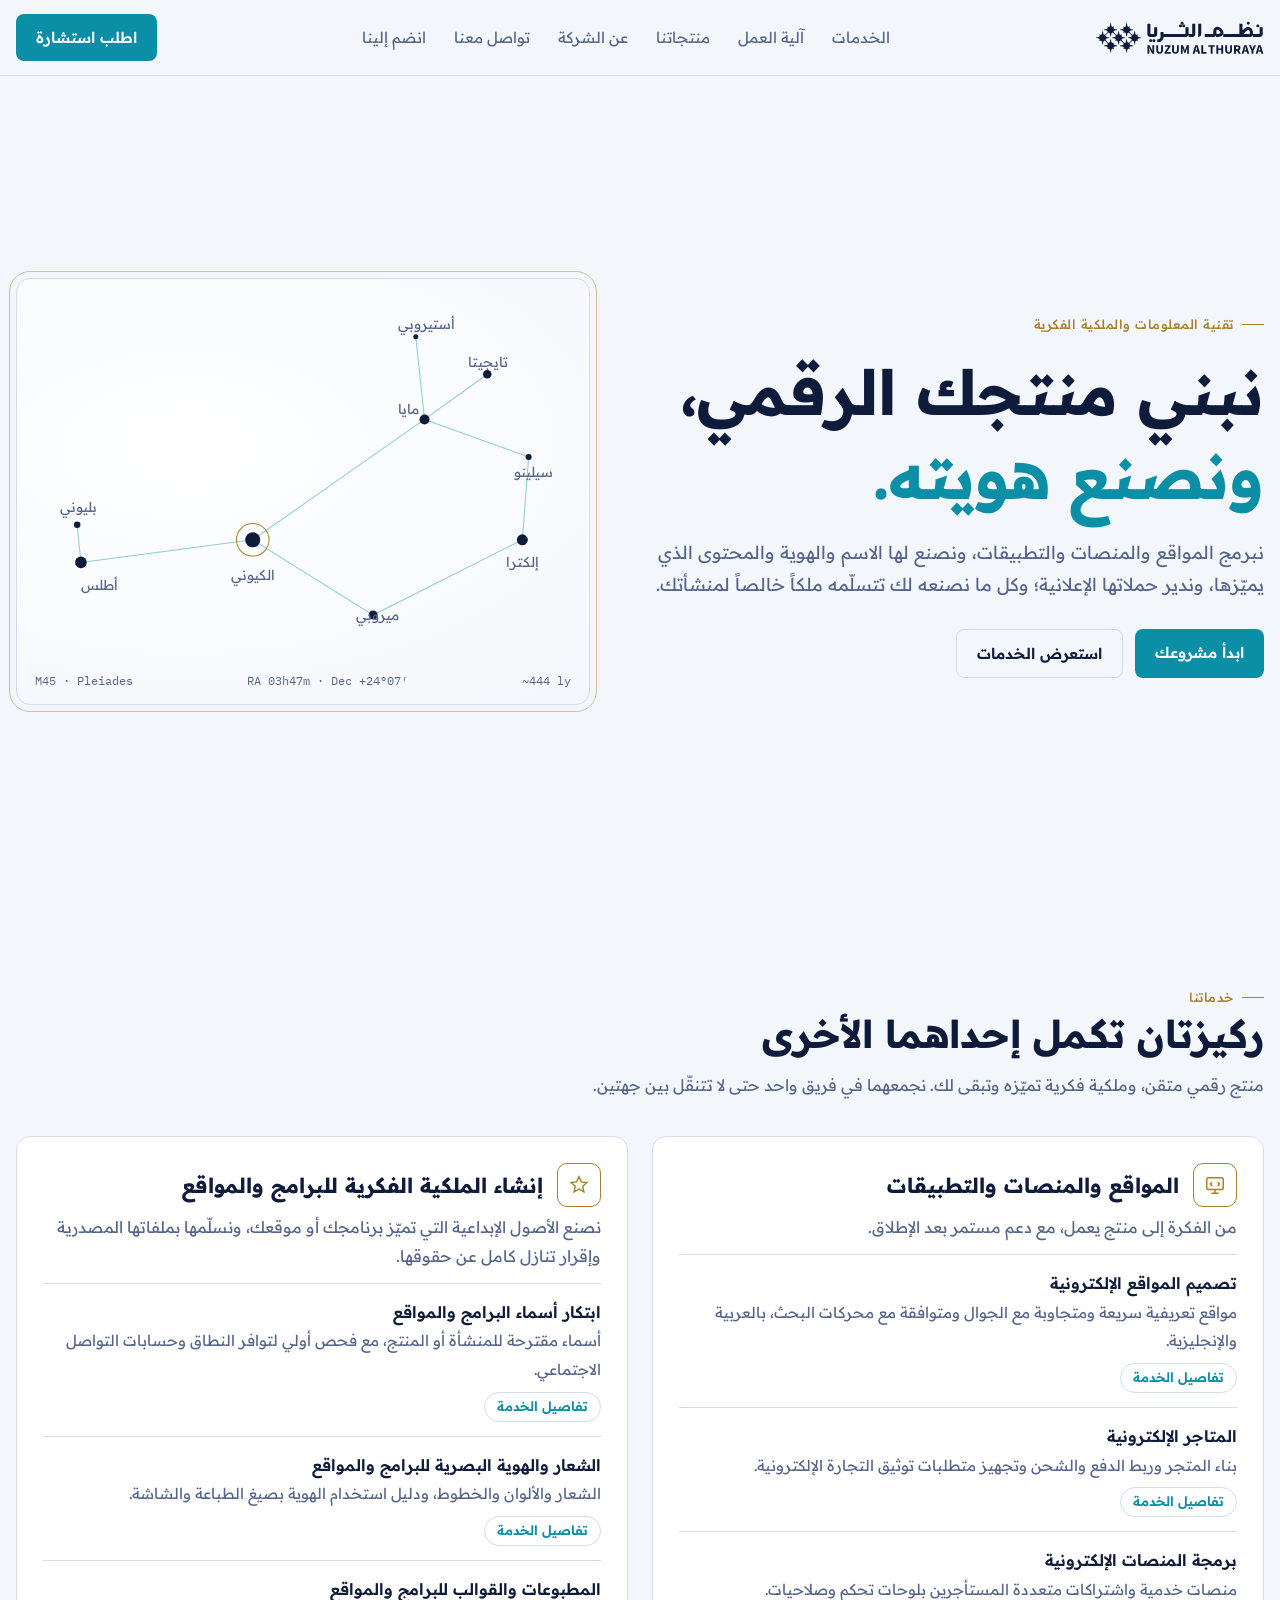
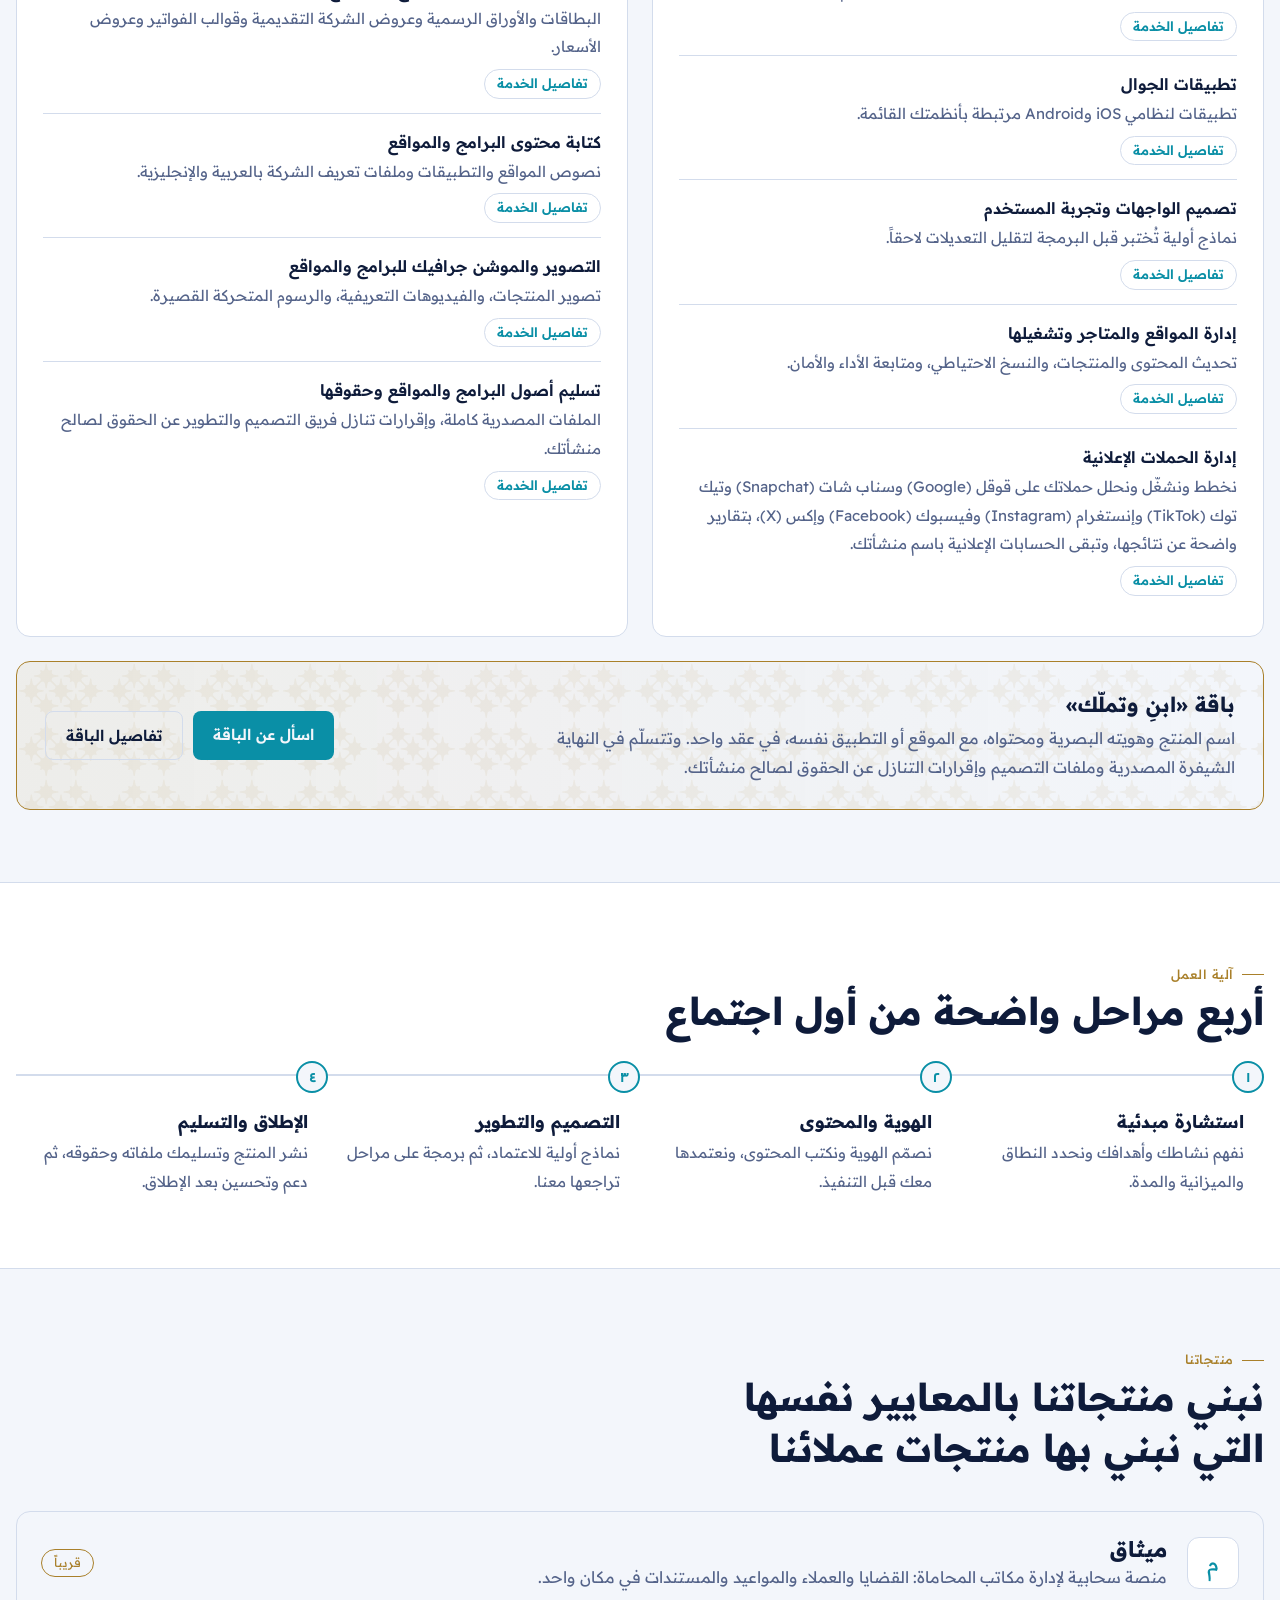
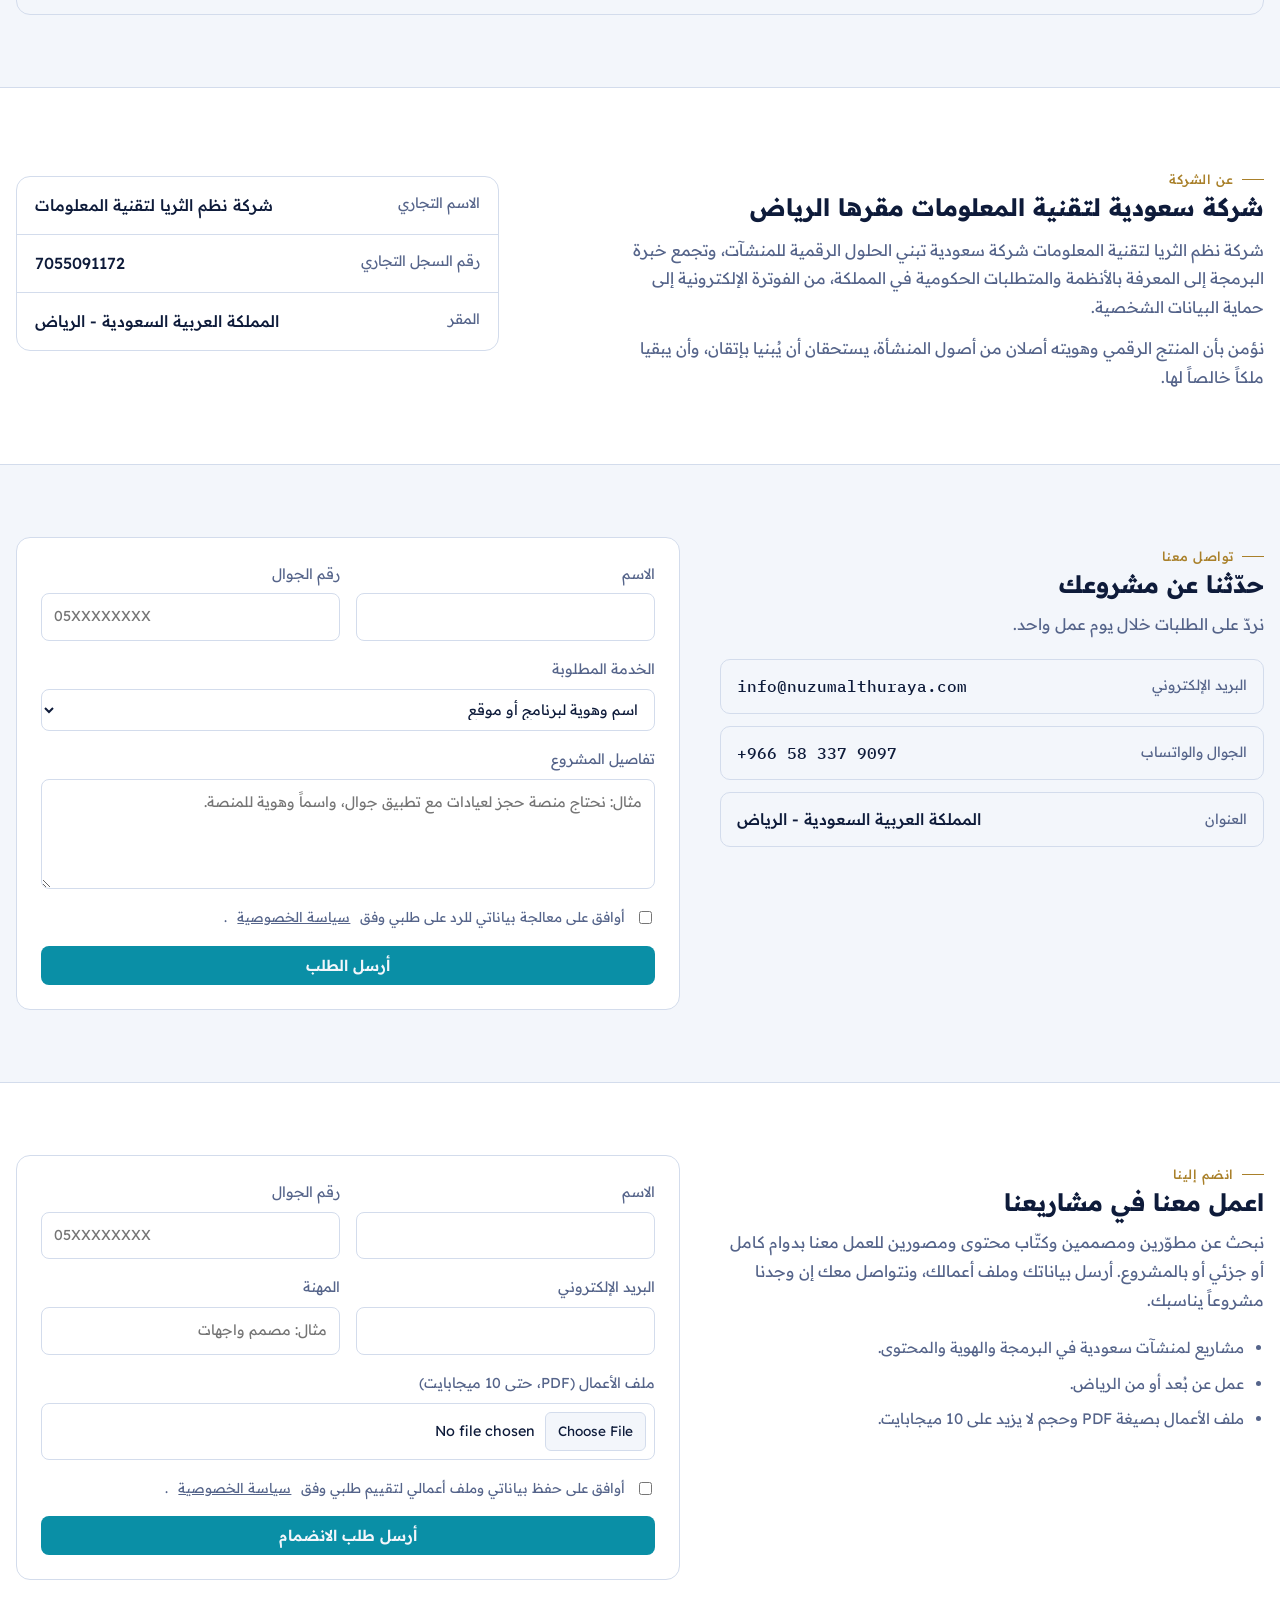
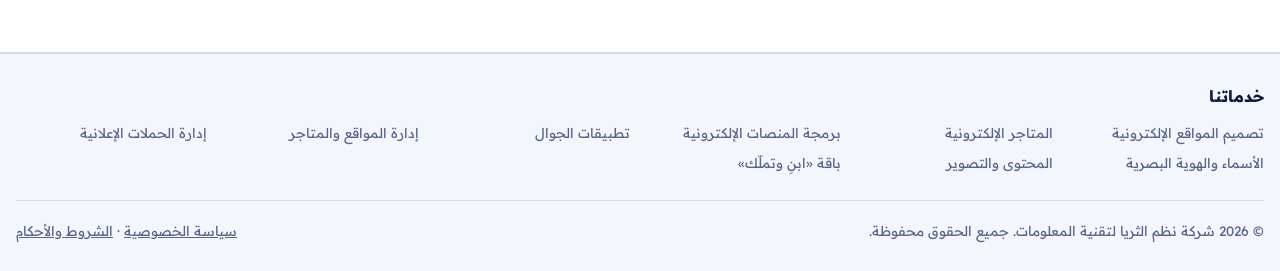
==== commit dd485d00: "خط Readex Pro لكل نصوص الموقع ليقترب من طابع خط الشعار يحل محل Reem Kufi وIBM Plex Sans Arabic، ويبق" ====
--- a/index.html
+++ b/index.html
@@ -142,7 +142,7 @@
 <meta property="og:url" content="https://nuzumalthuraya.com/">
 <link rel="preconnect" href="https://fonts.googleapis.com">
 <link rel="preconnect" href="https://fonts.gstatic.com" crossorigin>
-<link rel="stylesheet" href="https://fonts.googleapis.com/css2?family=Reem+Kufi:wght@500;600;700&family=IBM+Plex+Sans+Arabic:wght@300;400;500;600;700&family=IBM+Plex+Mono:wght@400;500&display=swap">
+<link rel="stylesheet" href="https://fonts.googleapis.com/css2?family=Readex+Pro:wght@300;400;500;600;700&family=IBM+Plex+Mono:wght@400;500&display=swap">
 <link rel="stylesheet" href="/style.css">
 </head>
 <body>
--- a/style.css
+++ b/style.css
@@ -17,8 +17,8 @@
   --field:#0D1B3D;
   --btn:var(--cyan);--btn-ink:var(--navy-0);
   --header-h:70px;
-  --f-display:"Reem Kufi","IBM Plex Sans Arabic",Tahoma,sans-serif;
-  --f-body:"IBM Plex Sans Arabic",Tahoma,"Segoe UI",sans-serif;
+  --f-display:"Readex Pro",Tahoma,"Segoe UI",sans-serif;    /* أقرب خط مجاني لطابع خط الشعار الهندسي */
+  --f-body:"Readex Pro",Tahoma,"Segoe UI",sans-serif;
   --f-mono:"IBM Plex Mono",ui-monospace,Menlo,monospace;
   color-scheme:dark;
 }
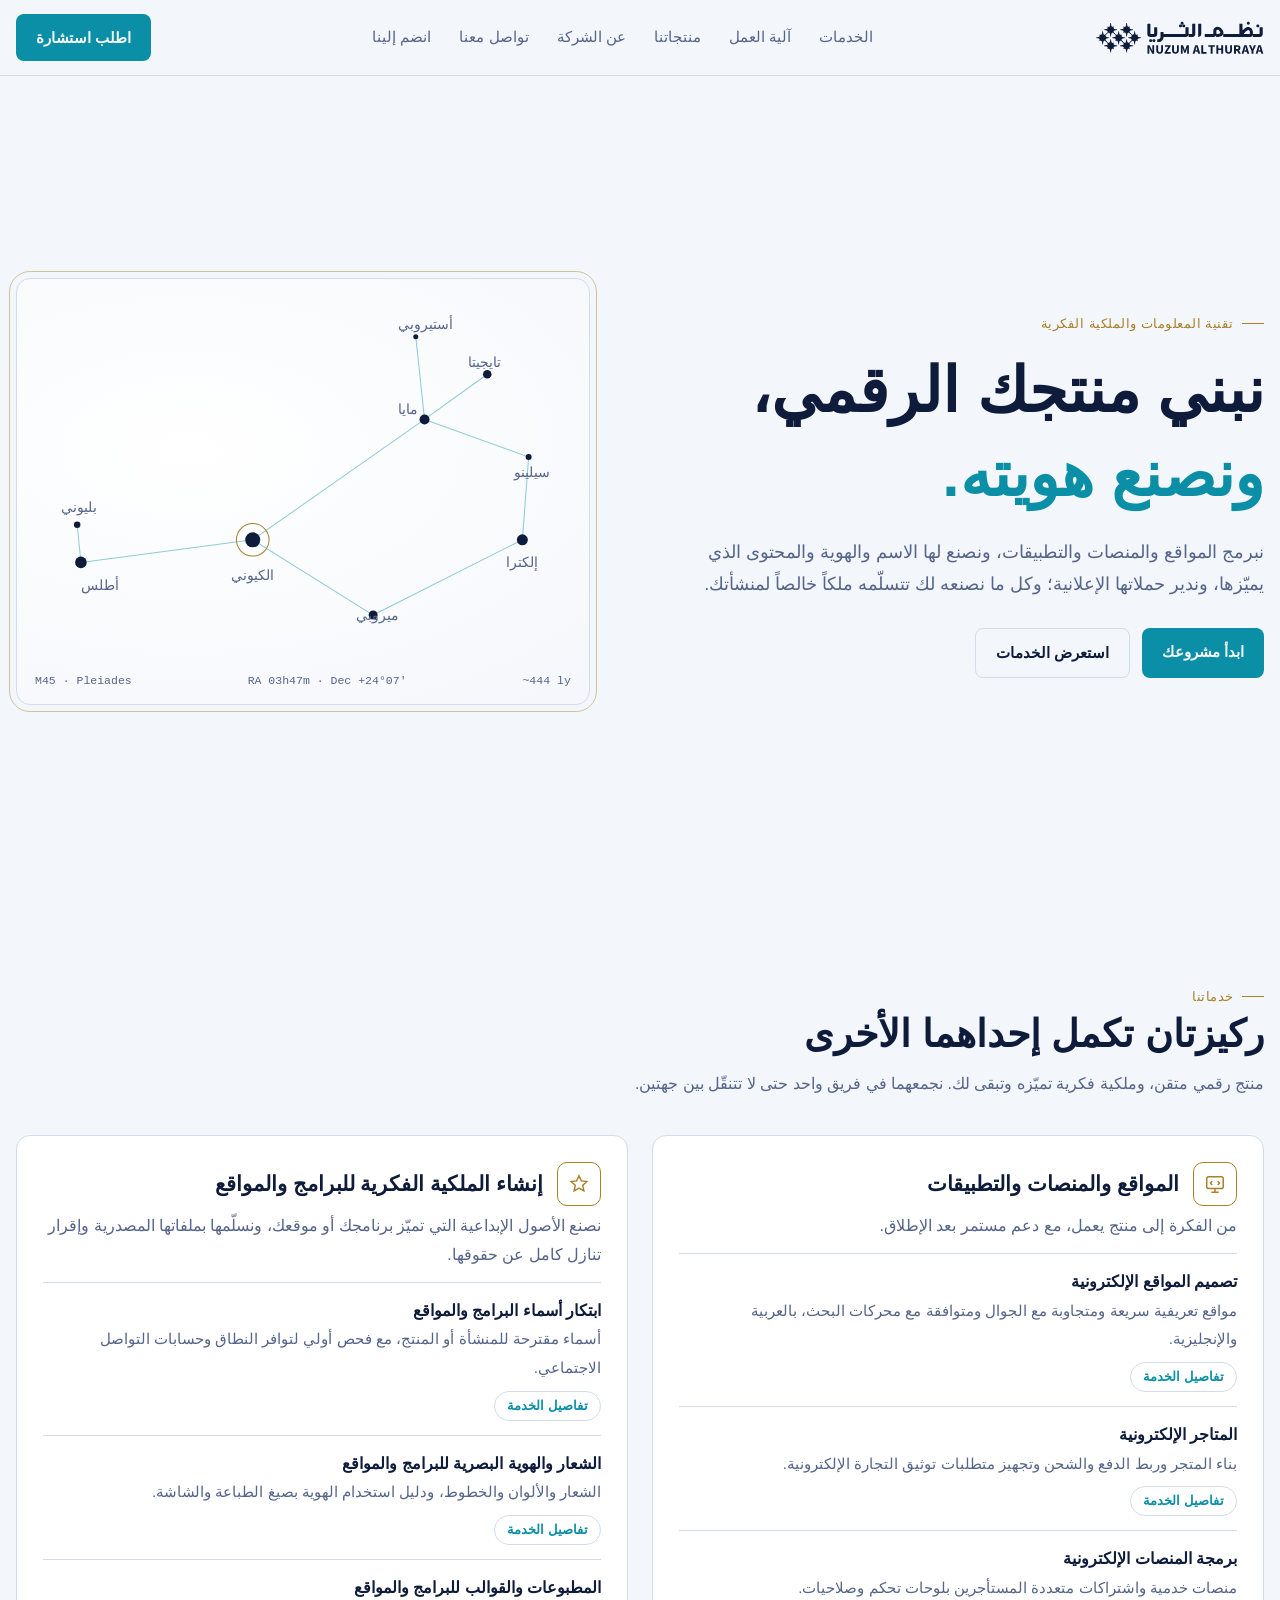
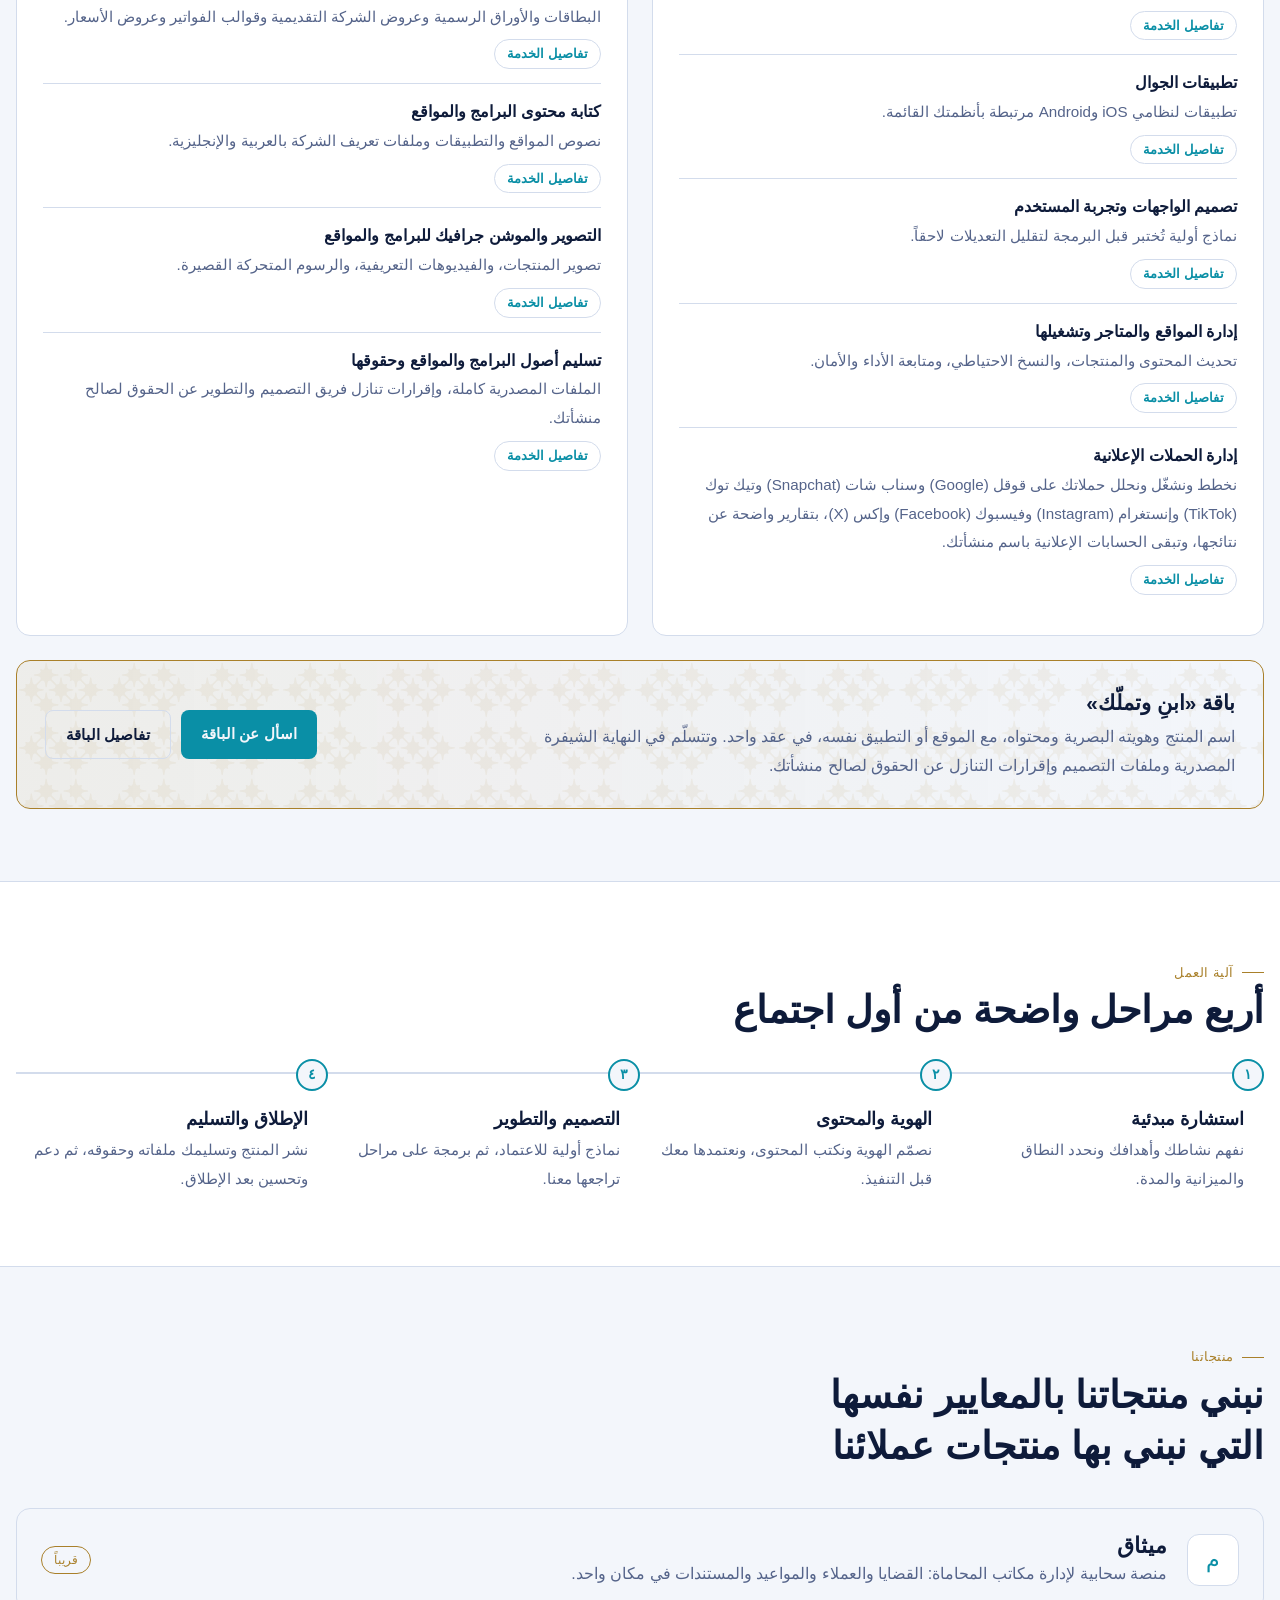
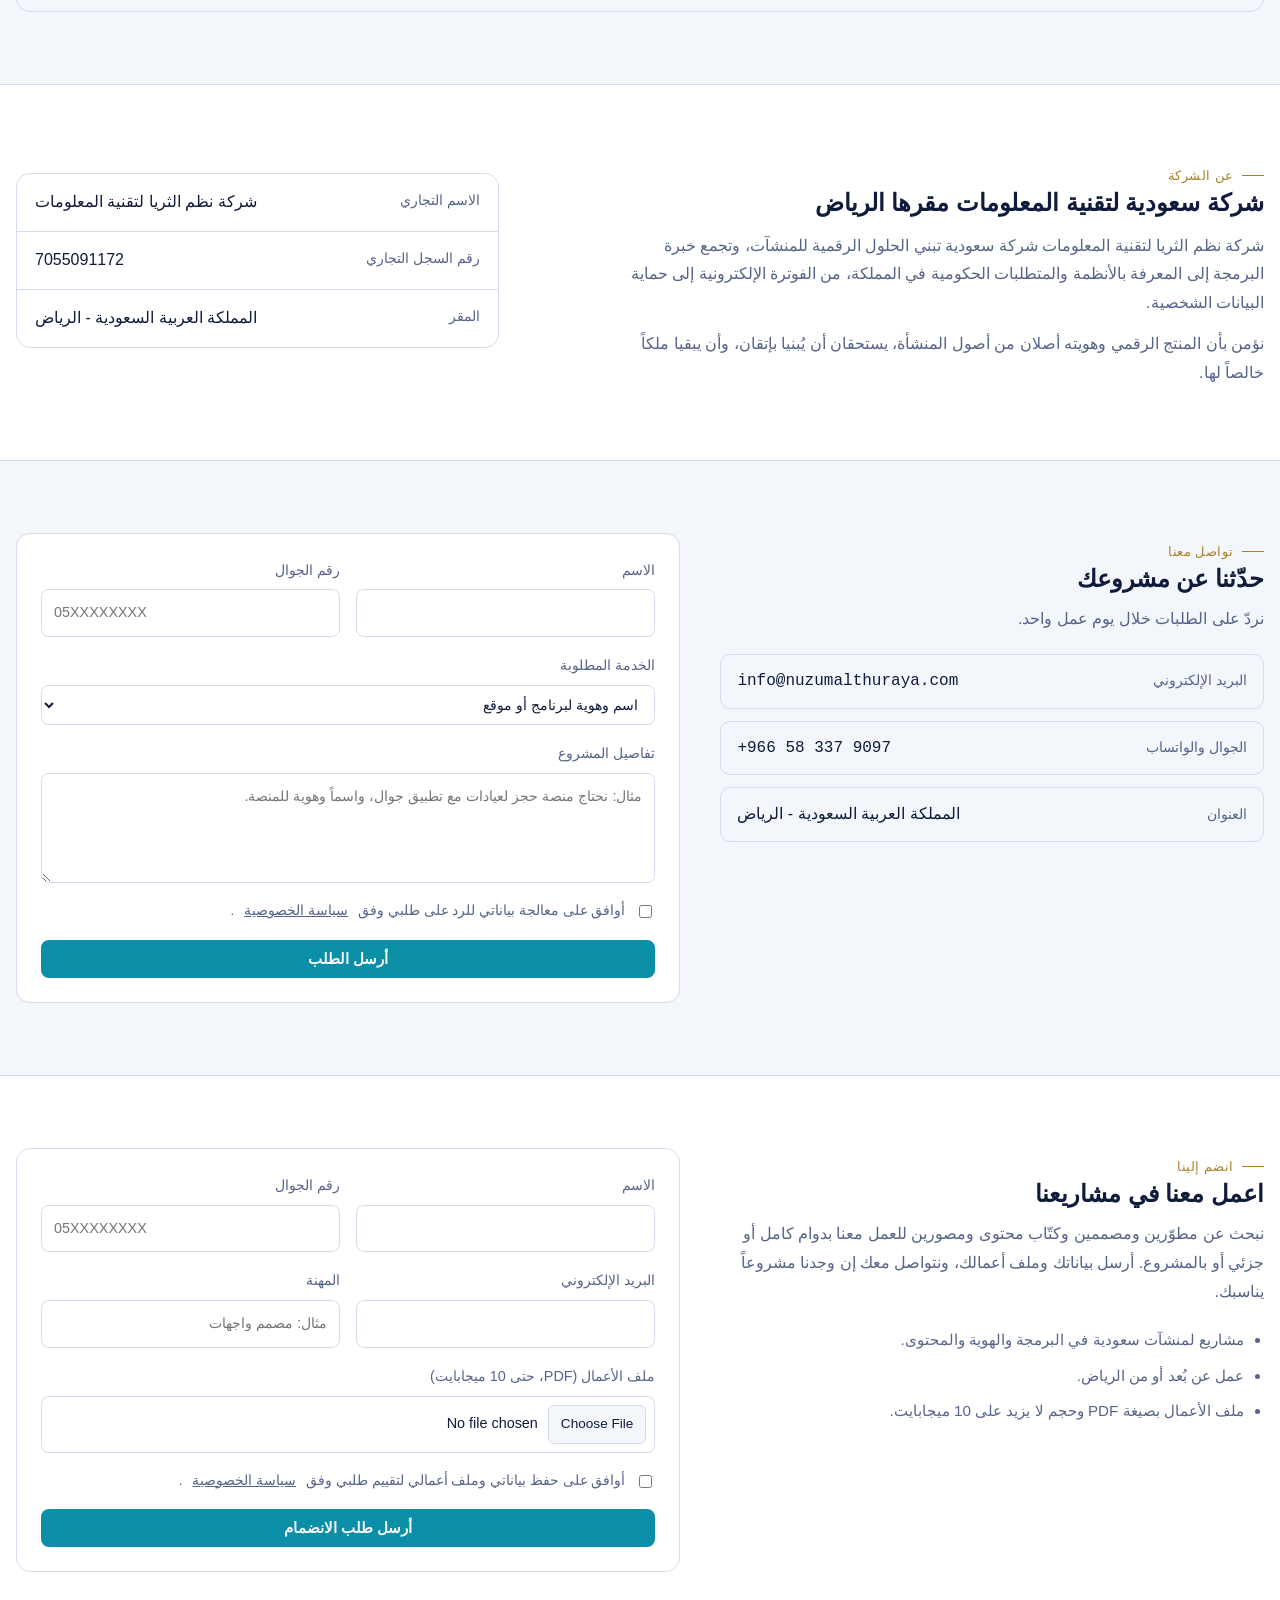
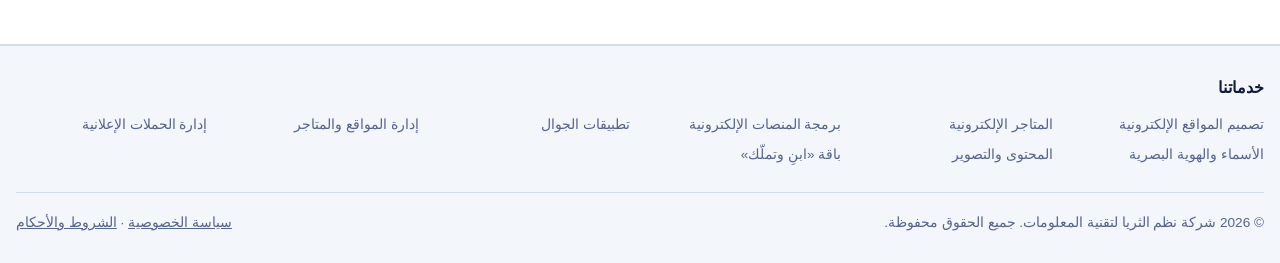
==== commit 0a83e4b0: "تأمين الموقع: سياسة أمان المحتوى، ونقل السكربتات والأنماط المضمّنة إلى ملفات، وحماية نموذج التواصل -" ====
--- a/index.html
+++ b/index.html
@@ -3,6 +3,8 @@
 <head>
 <meta charset="utf-8">
 <meta name="viewport" content="width=device-width,initial-scale=1,viewport-fit=cover">
+<meta http-equiv="Content-Security-Policy" content="default-src 'self'; script-src 'self'; style-src 'self' https://fonts.googleapis.com; font-src https://fonts.gstatic.com; img-src 'self' data:; connect-src https://formspree.io; form-action https://formspree.io; object-src 'none'; base-uri 'self'">
+<meta name="referrer" content="strict-origin-when-cross-origin">
 <title>نظم الثريا | تصميم مواقع ومنصات وتطبيقات في الرياض</title>
 <meta name="description" content="نظم الثريا في الرياض: مواقع ومتاجر إلكترونية، منصات وتطبيقات جوال، هوية بصرية وحملات إعلانية. وكل ما نصنعه تتسلمه ملكاً لمنشأتك.">
 <meta name="theme-color" content="#0A1630">
@@ -148,7 +150,7 @@
 <body>
 <div class="site" dir="rtl" lang="ar">
 <!-- بداية الترويسة المشتركة (متطابقة حرفياً في كل الصفحات) -->
-<svg width="0" height="0" style="position:absolute" aria-hidden="true">
+<svg width="0" height="0" class="sprite" aria-hidden="true">
   <defs>
     <symbol id="nz-logo-h" viewBox="702 545 394 78"><path fill="currentColor" transform="translate(-201 91)" d="M 1011.9 493.6 L 1006.4 494.6 C 1004.2 495 1003.2 497.5 1004.4 499.3 C 1004.9 500 1004.1 500.8 1003.4 500.3 C 1002.9 499.9 1002.3 499.8 1001.7 499.8 C 1000.3 499.8 999 500.7 998.7 502.3 L 997.8 507.8 C 997.6 508.6 996.5 508.6 996.4 507.8 L 995.4 502.3 C 995.3 501.8 995.2 501.4 995 501.1 C 994 499.6 991.8 499.5 990.6 500.8 L 986.3 505.1 C 985.4 505.9 985.1 507.3 985.7 508.3 C 986.1 509.1 986.9 509.7 987.9 509.9 L 993.4 510.9 C 994.2 511 994.2 512.1 993.4 512.3 L 987.4 513.3 C 985.2 513.7 984.3 516.4 985.9 517.9 C 986.4 518.6 985.6 519.4 984.9 518.9 C 984.4 518.6 983.8 518.4 983.2 518.4 C 981.8 518.4 980.5 519.4 980.2 520.9 L 979.2 526.4 C 979.1 527.2 978 527.2 977.8 526.4 L 976.9 520.9 C 976.5 518.7 974 517.7 972.1 518.9 C 972 519.1 971.7 519.1 971.5 519.1 C 971.3 519 971.1 518.8 971.1 518.6 C 971 518.4 971 518.1 971.1 518 C 971.2 517.9 971.2 517.9 971.3 517.8 C 971.3 517.8 971.3 517.7 971.4 517.7 C 971.5 517.6 971.5 517.5 971.6 517.4 C 971.7 517.2 971.8 517 971.9 516.8 C 971.9 516.6 972 516.4 972 516.2 C 972 516 972 515.8 972 515.6 C 971.9 515.4 971.9 515.2 971.8 515 C 971.7 514.8 971.6 514.6 971.5 514.5 C 971.4 514.3 971.3 514.1 971.1 514 C 971 513.8 970.8 513.7 970.6 513.6 C 970.4 513.5 970.2 513.4 970 513.4 C 969.9 513.3 969.8 513.3 969.7 513.3 L 963.7 512.3 C 962.9 512.1 962.9 511 963.7 510.9 L 969.2 509.9 C 969.3 509.9 969.4 509.9 969.5 509.8 C 971.6 509.2 972.2 506.5 970.7 505 L 966.1 500.4 C 965.7 500 965.2 499.8 964.6 499.8 C 963.9 499.8 963.3 500 962.7 500.4 C 962.2 500.9 961.8 501.5 961.7 502.3 L 960.7 507.8 C 960.6 508.6 959.4 508.6 959.3 507.8 L 958.3 502.3 C 958 500.1 955.4 499 953.6 500.3 C 953.5 500.4 953.3 500.4 953.2 500.4 C 952.7 500.4 952.2 499.8 952.6 499.3 C 954.2 497.8 953.4 495 951.2 494.7 L 945.1 493.6 C 944.3 493.5 944.3 492.4 945.1 492.2 L 950.7 491.3 C 952.3 491 953.3 489.5 953.2 488.1 C 953.1 487.5 952.9 487.1 952.5 486.7 L 947.5 481.7 C 947.2 481.3 946.7 481.1 946.1 481.1 C 944.7 481.1 943.4 482.1 943.1 483.6 L 942.2 489.1 C 942 489.9 940.9 489.9 940.8 489.1 L 939.8 483.6 C 939.6 482.2 938.4 481.2 937.1 481.1 C 936.4 481 935.7 481.4 935.2 481.8 L 930.4 486.7 C 930 487.1 929.8 487.7 929.8 488.3 C 929.8 489.7 930.7 491 932.3 491.3 L 937.8 492.2 C 938.6 492.4 938.6 493.5 937.8 493.6 L 932.3 494.6 C 931.3 494.7 930.5 495.4 930.1 496.1 C 929.5 497.2 929.8 498.6 930.7 499.4 L 934.9 503.7 C 936.4 505.2 939.1 504.6 939.7 502.6 C 939.8 502.5 939.8 502.3 939.8 502.2 L 940.8 496.7 C 940.9 495.9 942 495.9 942.2 496.7 L 943.1 502.2 C 943.5 504.4 946 505.5 947.8 504.2 C 948 504.1 948.1 504 948.3 504 C 948.8 504 949.2 504.7 948.8 505.2 C 947.6 507 948.6 509.5 950.8 509.9 L 956.3 510.9 C 957.1 511 957.1 512.1 956.3 512.3 L 950.8 513.2 C 948.6 513.6 947.6 516.1 948.8 517.9 C 948.9 518 949 518.2 949 518.3 C 949 518.7 948.6 519.1 948.2 519.1 C 948.1 519.1 948 519 947.9 519 C 947.8 518.9 947.8 518.9 947.7 518.9 C 947.7 518.8 947.6 518.8 947.5 518.8 C 947.1 518.5 946.6 518.4 946.1 518.4 C 944.7 518.4 943.4 519.4 943.1 520.9 L 942.2 526.4 C 942 527.2 940.9 527.2 940.8 526.4 C 940.8 526.4 939.8 520.9 939.8 520.9 C 939.8 520.6 939.7 520.3 939.5 520.1 C 939.4 519.8 939.2 519.6 939 519.4 C 938.9 519.1 938.6 519 938.4 518.8 C 938.2 518.7 937.9 518.6 937.6 518.5 C 937.4 518.4 937.1 518.4 936.8 518.4 C 936.5 518.4 936.2 518.4 936 518.5 C 935.7 518.6 935.4 518.7 935.1 518.9 C 935 519 934.9 519.1 934.7 519.1 C 934.3 519.1 934 518.7 934 518.3 C 934 518.2 934 518.1 934 518 C 934.1 518 934.1 517.9 934.2 517.8 C 934.3 517.7 934.3 517.6 934.4 517.4 C 934.5 517.1 934.6 516.9 934.6 516.6 C 934.7 516.3 934.6 516 934.6 515.7 C 934.6 515.5 934.5 515.2 934.4 514.9 C 934.2 514.7 934.1 514.4 933.9 514.2 C 933.7 514 933.5 513.8 933.3 513.7 C 933 513.5 932.8 513.4 932.5 513.3 C 932.4 513.3 932.2 513.2 932.1 513.2 L 926.6 512.3 C 925.8 512.1 925.8 511 926.6 510.9 L 932.1 509.9 C 933.7 509.6 934.7 508.2 934.6 506.7 C 934.6 506.2 934.3 505.7 934 505.3 L 929 500.4 C 928.6 500 928.1 499.8 927.6 499.8 C 926.9 499.8 926.2 500 925.7 500.4 C 925.1 500.9 924.7 501.5 924.6 502.3 L 923.6 507.8 C 923.5 508.6 922.4 508.6 922.2 507.8 L 921.3 502.3 C 920.9 500.1 918.4 499 916.6 500.3 C 916.6 500.3 916.6 500.3 916.6 500.3 C 916.4 500.4 916.3 500.4 916.2 500.4 C 915.8 500.4 915.4 500.1 915.4 499.7 C 915.4 499.6 915.4 499.6 915.5 499.5 C 915.5 499.4 915.5 499.4 915.6 499.3 C 915.6 499.3 915.6 499.3 915.6 499.2 C 916.8 497.4 915.8 494.9 913.6 494.6 L 908.1 493.6 C 907.3 493.5 907.3 492.4 908.1 492.2 L 913.6 491.3 C 915.8 490.9 916.8 488.4 915.6 486.5 C 915.5 486.4 915.4 486.3 915.4 486.1 C 915.4 485.6 916 485.2 916.6 485.5 C 918.4 486.8 920.9 485.8 921.3 483.6 L 922.2 478.1 C 922.4 477.3 923.5 477.3 923.6 478.1 L 924.6 483.6 C 924.8 484.9 925.9 485.8 927 486 C 927.8 486.2 928.6 485.9 929.2 485.3 L 934 480.5 C 934.4 480.1 934.6 479.5 934.6 478.9 C 934.6 477.5 933.7 476.2 932.1 475.9 L 926.6 475 C 925.8 474.8 925.8 473.7 926.6 473.6 L 932.1 472.6 C 934.3 472.2 935.4 469.7 934.1 467.9 C 934 467.8 933.9 467.6 933.9 467.5 C 933.9 467 934.6 466.5 935.1 466.9 C 936.7 468.5 939.4 467.6 939.7 465.4 L 940.8 459.4 C 940.9 458.6 942 458.6 942.2 459.4 L 943.1 464.9 C 943.5 467.1 946 468.2 947.8 466.9 C 948.5 466.4 949.3 467.2 948.8 467.9 C 948.5 468.4 948.3 469 948.3 469.6 C 948.3 471 949.3 472.4 950.8 472.6 L 956.3 473.6 C 957.1 473.7 957.1 474.8 956.3 475 L 950.8 475.9 C 949.2 476.2 948.2 477.7 948.3 479.1 C 948.3 479.6 948.6 480.1 949 480.5 L 953.8 485.4 C 954.3 485.9 954.9 486.1 955.6 486.1 C 956.9 486 958.1 485.1 958.3 483.6 L 959.3 478.1 C 959.4 477.3 960.6 477.3 960.7 478.1 L 961.7 483.6 C 962 485.8 964.6 486.8 966.4 485.5 C 966.5 485.4 966.7 485.4 966.8 485.4 C 967.3 485.4 967.8 486 967.4 486.5 C 967 487.1 966.8 487.7 966.8 488.3 C 966.8 489.7 967.8 491 969.3 491.3 L 974.9 492.2 C 975.7 492.4 975.7 493.5 974.9 493.6 L 969.3 494.6 C 968.4 494.7 967.6 495.4 967.2 496.1 C 966.6 497.2 966.9 498.6 967.8 499.4 L 972 503.7 C 973.5 505.2 976.2 504.6 976.8 502.5 C 976.8 502.4 976.9 502.3 976.9 502.2 L 977.8 496.7 C 978 495.9 979.1 495.9 979.2 496.7 L 980.2 502.2 C 980.3 502.7 980.5 503.1 980.7 503.5 C 981.7 504.9 983.8 504.9 985 503.7 L 989.3 499.4 C 990.2 498.6 990.5 497.2 989.9 496.1 C 989.5 495.4 988.7 494.7 987.7 494.6 L 982.2 493.6 C 981.4 493.5 981.4 492.4 982.2 492.2 L 987.7 491.3 C 989.3 491 990.3 489.5 990.2 488.1 C 990.2 487.5 989.9 487.1 989.6 486.7 L 984.6 481.7 C 984.2 481.3 983.7 481.1 983.2 481.1 C 981.8 481.1 980.5 482.1 980.2 483.6 L 979.2 489.1 C 979.1 489.9 978 489.9 977.8 489.1 L 976.8 483.1 C 976.4 480.9 973.7 480 972.1 481.7 C 971.5 482.1 970.7 481.3 971.2 480.7 C 972.4 478.8 971.4 476.3 969.2 475.9 L 963.7 475 C 962.9 474.8 962.9 473.7 963.7 473.6 L 969.2 472.6 C 971.4 472.2 972.4 469.7 971.1 467.9 C 971 467.8 971 467.6 971 467.5 C 971 467 971.6 466.5 972.2 466.9 C 973.7 468.5 976.4 467.6 976.8 465.4 L 977.8 459.4 C 978 458.6 979.1 458.6 979.2 459.4 L 980.2 464.9 C 980.6 467.1 983.1 468.2 984.9 466.9 C 985.6 466.4 986.4 467.2 985.9 467.9 C 984.6 469.7 985.7 472.2 987.9 472.6 L 993.4 473.6 C 994.2 473.7 994.2 474.8 993.4 475 L 987.9 475.9 C 986.9 476.1 986.1 476.7 985.7 477.5 C 985.1 478.6 985.4 479.9 986.3 480.8 L 990.6 485.1 C 991.8 486.3 993.9 486.2 994.9 484.8 C 995.1 484.5 995.3 484.1 995.4 483.6 L 996.4 478.1 C 996.5 477.3 997.6 477.3 997.8 478.1 L 998.7 483.6 C 999.1 485.8 1001.6 486.8 1003.4 485.5 C 1003.6 485.4 1003.7 485.4 1003.9 485.4 C 1004.4 485.4 1004.8 486 1004.4 486.5 C 1004.1 487.1 1003.9 487.7 1003.9 488.3 C 1003.9 489.7 1004.9 491 1006.4 491.3 L 1011.9 492.2 C 1012.7 492.4 1012.7 493.5 1011.9 493.6 "/><path fill="currentColor" d="M 847.3 559.7 C 848 559.7 848.5 560.3 848.5 560.9 L 848.5 575.6 C 848.5 577.4 847.9 578.9 846.5 580.1 C 845.1 581.3 843.5 582 841.7 582 L 832.4 582 C 830.6 582 829 581.3 827.6 580.1 C 826.3 578.9 825.6 577.4 825.6 575.6 L 825.6 552.2 C 825.6 551.6 826.1 551.1 826.8 551.1 L 831.5 551.1 C 832.1 551.1 832.7 551.6 832.7 552.2 L 832.7 574 C 832.7 574.7 833.3 575.2 833.9 575.2 L 840.1 575.2 C 840.8 575.2 841.4 574.7 841.4 574 L 841.4 560.9 C 841.4 560.3 841.9 559.7 842.6 559.7 Z M 847.3 559.7  M 936.7 551.8 L 936.7 575.6 C 936.7 577.4 936.1 578.9 934.7 580.1 C 933.4 581.4 931.8 582 929.9 582 L 921.9 582 C 921.5 582 921.2 581.7 921.2 581.3 L 921.2 575.6 C 921.2 577.4 920.5 578.9 919.2 580.1 C 917.8 581.4 916.2 582 914.4 582 L 863.9 582 C 863.5 582 863.2 582.3 863.2 582.6 C 863.1 585.5 861.9 588.1 859.8 590.3 C 857.6 592.7 854.6 593.9 851.1 593.9 L 849.2 593.9 C 848.9 593.9 848.5 593.6 848.5 593.2 L 848.5 587.9 C 848.5 587.5 848.9 587.2 849.2 587.2 L 851.1 587.2 C 852.5 587.2 853.7 586.7 854.6 585.8 C 855.6 584.8 856.1 583.5 856.1 582 L 856.1 571.4 C 856.1 571 856.4 570.7 856.7 570.7 L 862.5 570.7 C 862.9 570.7 863.2 571 863.2 571.4 L 863.2 574.6 C 863.2 574.9 863.5 575.2 863.9 575.2 L 913.4 575.2 C 913.7 575.2 914 574.9 914 574.6 L 914 560.4 C 914 560 914.4 559.7 914.7 559.7 L 920.5 559.7 C 920.9 559.7 921.2 560 921.2 560.4 L 921.2 575.2 L 928.9 575.2 C 929.3 575.2 929.6 574.9 929.6 574.5 L 929.6 551.8 C 929.6 551.4 930 551.1 930.4 551.1 L 936 551.1 C 936.4 551.1 936.7 551.4 936.7 551.8  M 943.5 551.7 L 943.5 581.3 C 943.5 581.7 943.9 582 944.3 581.9 C 946.2 581.8 947.7 581.1 948.8 579.9 C 950 578.5 950.6 576.8 950.6 574.8 L 950.6 551.7 C 950.6 551.4 950.3 551.1 949.9 551.1 L 944.2 551.1 C 943.8 551.1 943.5 551.4 943.5 551.7  M 1063.3 574.5 C 1063.3 574.9 1063 575.2 1062.6 575.2 L 1049.6 575.2 C 1049.2 575.2 1049 574.8 1049.2 574.5 C 1051.8 571.2 1054 568.9 1055.9 567.6 C 1057.9 566.2 1059.5 565.8 1060.9 566.2 C 1061.5 566.5 1062.1 567 1062.6 567.6 C 1063.1 568.4 1063.3 569.7 1063.3 571.7 Z M 993.7 574.2 C 992.8 574.9 991.2 575.2 989 575.2 L 986.4 575.2 C 986 575.2 985.7 574.9 985.7 574.5 L 985.7 567.9 C 985.7 567 985.9 566.4 986.5 566 C 987 565.5 987.8 565.3 988.8 565.3 C 989.8 565.3 990.7 565.7 991.4 566.4 C 992.9 567.9 993.8 569.1 994.3 570.1 C 994.7 571.1 994.9 571.8 994.9 572.3 C 994.9 572.8 994.5 573.5 993.7 574.2 M 1092.4 559.7 L 1086.6 559.7 C 1086.2 559.7 1085.9 560 1085.9 560.4 L 1085.9 574.6 C 1085.9 574.9 1085.6 575.2 1085.2 575.2 L 1070.5 575.2 L 1070.4 571.6 C 1070.4 568.9 1069.8 566.6 1068.7 564.5 C 1067.7 562.4 1065.9 560.9 1063.5 559.9 C 1060.8 559 1058.4 558.9 1056.1 559.7 C 1053.8 560.4 1051.7 561.7 1049.8 563.4 C 1049 564.1 1048.2 564.8 1047.5 565.6 C 1047 566.1 1046.2 565.8 1046.2 565.2 L 1046.2 551.7 C 1046.2 551.4 1045.9 551.1 1045.5 551.1 L 1039.8 551.1 C 1039.4 551.1 1039 551.4 1039 551.7 L 1039 574.5 C 1039 574.9 1038.7 575.2 1038.3 575.2 L 1001.6 575.2 C 1001.9 574.3 1002.1 573.3 1002.1 572.2 C 1002.1 568.9 1000.2 565.4 996.6 561.8 C 994.5 559.7 992 558.6 989 558.5 C 986 558.4 983.5 559.3 981.4 561.1 C 979.5 562.8 978.5 565.1 978.5 567.8 L 978.5 574.5 C 978.5 574.9 978.2 575.2 977.8 575.2 L 959.4 575.2 C 959 575.2 958.7 575.5 958.7 575.9 L 958.7 581.3 C 958.7 581.7 959 582 959.4 582 L 978.8 582 C 980.3 582 981.5 581.6 982.6 580.9 C 983.7 580.3 984.5 579.4 985 578.3 L 985 581.3 C 985 581.7 985.3 582 985.7 582 L 989 582 C 990.9 582 992.9 581.6 994.9 581 C 996.9 580.3 998.6 579.3 1000 577.8 C 1000.7 577.1 1001.2 576.3 1001.5 575.4 L 1001.5 581.3 C 1001.5 581.7 1001.8 582 1002.2 582 L 1063.7 582 C 1065.6 582 1067.2 581.3 1068.6 580.1 C 1069.6 579.1 1070.2 578 1070.4 576.8 L 1070.4 581.3 C 1070.4 581.7 1070.8 582 1071.1 582 L 1086.2 582 C 1088.1 582 1089.7 581.4 1091 580.1 C 1091.9 579.3 1092.5 578.4 1092.8 577.4 C 1093 576.8 1093.1 576.2 1093.1 575.6 L 1093.1 560.4 C 1093.1 560 1092.8 559.7 1092.4 559.7  M 1062.6 548.3 C 1062.5 548.1 1062.4 548 1062.2 547.8 C 1061.5 547.1 1060.7 546.8 1059.7 546.8 C 1058.7 546.8 1057.9 547.1 1057.2 547.8 C 1057 548 1056.9 548.1 1056.7 548.3 C 1056.3 548.8 1056.1 549.5 1056.1 550.2 C 1056.1 551.1 1056.5 551.9 1057.2 552.6 C 1057.9 553.2 1058.7 553.6 1059.7 553.6 C 1060.7 553.6 1061.5 553.2 1062.2 552.6 C 1062.9 551.9 1063.2 551.1 1063.2 550.2 C 1063.2 549.5 1063 548.8 1062.6 548.3  M 905.4 554.4 C 905.2 554.3 905.1 554.1 904.9 554 C 904.2 553.3 903.4 553 902.4 553 C 901.4 553 900.6 553.3 899.9 554 C 899.7 554.1 899.6 554.3 899.5 554.4 C 899.1 555 898.9 555.6 898.9 556.4 C 898.9 557.3 899.2 558.1 899.9 558.8 C 900.6 559.4 901.4 559.7 902.4 559.7 C 903.4 559.7 904.2 559.4 904.9 558.8 C 905.6 558.1 906 557.3 906 556.4 C 906 555.6 905.8 555 905.4 554.4  M 912.9 554.4 C 912.8 554.3 912.7 554.1 912.5 554 C 911.8 553.3 911 553 910 553 C 909 553 908.2 553.3 907.5 554 C 907.3 554.1 907.2 554.3 907.1 554.4 C 906.7 555 906.4 555.6 906.4 556.4 C 906.4 557.3 906.8 558.1 907.5 558.8 C 908.2 559.4 909 559.7 910 559.7 C 911 559.7 911.8 559.4 912.5 558.8 C 913.2 558.1 913.6 557.3 913.6 556.4 C 913.6 555.6 913.4 555 912.9 554.4  M 909.2 548.3 C 909.1 548.2 908.9 548 908.8 547.9 C 908.1 547.2 907.2 546.9 906.2 546.9 C 905.3 546.9 904.4 547.2 903.7 547.9 C 903.6 548 903.4 548.2 903.3 548.3 C 902.9 548.9 902.7 549.5 902.7 550.2 C 902.7 551.2 903 552 903.7 552.6 C 904.4 553.3 905.3 553.6 906.2 553.6 C 907.2 553.6 908.1 553.3 908.8 552.6 C 909.5 552 909.8 551.2 909.8 550.2 C 909.8 549.5 909.6 548.9 909.2 548.3  M 836.2 588.6 C 836.1 588.4 836 588.3 835.8 588.1 C 835.1 587.5 834.3 587.1 833.3 587.1 C 832.3 587.1 831.5 587.5 830.8 588.1 C 830.6 588.3 830.5 588.4 830.4 588.6 C 829.9 589.1 829.7 589.8 829.7 590.5 C 829.7 591.4 830.1 592.2 830.8 592.9 C 831.5 593.6 832.3 593.9 833.3 593.9 C 834.3 593.9 835.1 593.6 835.8 592.9 C 836.5 592.2 836.9 591.4 836.9 590.5 C 836.9 589.8 836.6 589.1 836.2 588.6  M 843.8 588.6 C 843.7 588.4 843.5 588.3 843.4 588.1 C 842.7 587.5 841.9 587.1 840.9 587.1 C 839.9 587.1 839.1 587.5 838.4 588.1 C 838.2 588.3 838.1 588.4 837.9 588.6 C 837.5 589.1 837.3 589.8 837.3 590.5 C 837.3 591.4 837.7 592.2 838.4 592.9 C 839.1 593.6 839.9 593.9 840.9 593.9 C 841.9 593.9 842.7 593.6 843.4 592.9 C 844.1 592.2 844.4 591.4 844.4 590.5 C 844.4 589.8 844.2 589.1 843.8 588.6  M 1084.9 554.7 C 1084.7 554.5 1084.5 554.2 1084.2 554 C 1083.5 553.3 1082.7 553 1081.7 553 C 1080.7 553 1079.9 553.3 1079.2 554 C 1079 554.2 1078.8 554.5 1078.6 554.7 C 1078.3 555.2 1078.2 555.8 1078.2 556.4 C 1078.2 557.3 1078.5 558.1 1079.2 558.8 C 1079.9 559.4 1080.7 559.7 1081.7 559.7 C 1082.7 559.7 1083.5 559.4 1084.2 558.8 C 1084.9 558.1 1085.3 557.3 1085.3 556.4 C 1085.3 555.8 1085.1 555.2 1084.9 554.7 "/><path fill="currentColor" d="M 837.6 601 C 837.4 601 837.2 601.2 837.2 601.5 L 837.2 608 C 837.2 609.2 837.2 610.4 837.4 611.7 C 837.5 613 837.7 614.2 837.7 615.2 L 837.6 615.2 L 835.7 610.9 C 835.7 610.9 835.7 610.8 835.7 610.8 L 830.6 601.3 C 830.5 601.1 830.4 601 830.2 601 L 826.4 601 C 826.1 601 825.9 601.2 825.9 601.5 L 825.9 620.4 C 825.9 620.6 826.1 620.8 826.4 620.8 L 829.7 620.8 C 830 620.8 830.2 620.6 830.2 620.4 L 830.2 613.8 C 830.2 612.6 830.1 611.4 830 610.1 C 829.8 608.9 829.7 607.7 829.6 606.6 L 829.7 606.6 L 831.7 610.9 C 831.7 610.9 831.7 610.9 831.7 610.9 L 836.7 620.6 C 836.8 620.7 837 620.8 837.1 620.8 L 841 620.8 C 841.2 620.8 841.4 620.6 841.4 620.4 L 841.4 601.5 C 841.4 601.2 841.2 601 841 601 Z M 837.6 601  M 871.4 616.4 L 879.6 603.8 C 879.7 603.8 879.7 603.7 879.7 603.6 L 879.7 601.5 C 879.7 601.2 879.5 601 879.3 601 L 866.7 601 C 866.5 601 866.3 601.2 866.3 601.5 L 866.3 604.3 C 866.3 604.6 866.5 604.8 866.7 604.8 L 873.4 604.8 C 873.7 604.8 873.9 605.2 873.8 605.5 L 865.5 618 C 865.5 618.1 865.5 618.2 865.5 618.3 L 865.5 620.4 C 865.5 620.6 865.7 620.8 865.9 620.8 L 879.3 620.8 C 879.6 620.8 879.8 620.6 879.8 620.4 L 879.8 617.5 C 879.8 617.3 879.6 617.1 879.3 617.1 L 871.8 617.1 C 871.4 617.1 871.2 616.7 871.4 616.4  M 917.4 601 C 917.2 601 917 601.1 916.9 601.3 L 913.9 609.8 C 913.7 610.4 913.5 611 913.3 611.6 C 913.2 612.2 913 612.9 912.8 613.5 L 912.7 613.5 C 912.5 612.9 912.3 612.2 912.1 611.6 C 911.9 611 911.7 610.4 911.5 609.8 L 908.4 601.3 C 908.4 601.1 908.2 601 908 601 L 903.9 601 C 903.6 601 903.4 601.2 903.4 601.5 L 903.4 620.4 C 903.4 620.6 903.6 620.8 903.9 620.8 L 907 620.8 C 907.2 620.8 907.4 620.6 907.4 620.4 L 907.4 613.6 C 907.4 612.6 907.4 611.5 907.2 610.2 C 907.1 608.9 907 607.8 906.9 606.8 L 907 606.8 L 908.6 611.5 L 911.3 618.8 C 911.3 619 911.5 619.1 911.7 619.1 L 913.5 619.1 C 913.7 619.1 913.9 619 914 618.8 L 916.7 611.5 L 918.3 606.8 L 918.4 606.8 C 918.3 607.8 918.2 608.9 918 610.2 C 917.9 611.5 917.8 612.6 917.8 613.6 L 917.8 620.4 C 917.8 620.6 918 620.8 918.3 620.8 L 921.5 620.8 C 921.7 620.8 921.9 620.6 921.9 620.4 L 921.9 601.5 C 921.9 601.2 921.7 601 921.5 601 Z M 917.4 601  M 955.1 616.6 L 955.1 601.4 C 955.1 601.2 954.9 601 954.7 601 L 951.1 601 C 950.8 601 950.6 601.2 950.6 601.4 L 950.6 620.4 C 950.6 620.6 950.8 620.8 951.1 620.8 L 962.5 620.8 C 962.7 620.8 962.9 620.6 962.9 620.4 L 962.9 617.5 C 962.9 617.3 962.7 617.1 962.5 617.1 L 955.5 617.1 C 955.3 617.1 955.1 616.9 955.1 616.6  M 966.9 601.5 L 966.9 604.3 C 966.9 604.6 967.1 604.8 967.4 604.8 L 971.9 604.8 C 972.2 604.8 972.4 605 972.4 605.2 L 972.4 620.4 C 972.4 620.6 972.6 620.8 972.8 620.8 L 976.4 620.8 C 976.7 620.8 976.9 620.6 976.9 620.4 L 976.9 605.2 C 976.9 605 977.1 604.8 977.3 604.8 L 981.9 604.8 C 982.1 604.8 982.3 604.6 982.3 604.3 L 982.3 601.5 C 982.3 601.2 982.1 601 981.9 601 L 967.4 601 C 967.1 601 966.9 601.2 966.9 601.5  M 996.9 601.5 L 996.9 608.2 C 996.9 608.4 996.7 608.6 996.5 608.6 L 990.5 608.6 C 990.3 608.6 990.1 608.4 990.1 608.2 L 990.1 601.5 C 990.1 601.2 989.9 601 989.6 601 L 986 601 C 985.8 601 985.6 601.2 985.6 601.5 L 985.6 620.4 C 985.6 620.6 985.8 620.8 986 620.8 L 989.6 620.8 C 989.9 620.8 990.1 620.6 990.1 620.4 L 990.1 613 C 990.1 612.7 990.3 612.5 990.5 612.5 L 996.5 612.5 C 996.7 612.5 996.9 612.7 996.9 613 L 996.9 620.4 C 996.9 620.6 997.1 620.8 997.3 620.8 L 1001 620.8 C 1001.2 620.8 1001.4 620.6 1001.4 620.4 L 1001.4 601.5 C 1001.4 601.2 1001.2 601 1001 601 L 997.3 601 C 997.1 601 996.9 601.2 996.9 601.5  M 1018 601 C 1017.8 601 1017.6 601.2 1017.6 601.4 L 1017.6 612.1 C 1017.6 614 1017.3 615.4 1016.7 616.2 C 1016 616.9 1015.2 617.3 1014.1 617.3 C 1013 617.3 1012.1 616.9 1011.5 616.2 C 1010.9 615.4 1010.6 614 1010.6 612.1 L 1010.6 601.4 C 1010.6 601.2 1010.4 601 1010.2 601 L 1006.6 601 C 1006.3 601 1006.1 601.2 1006.1 601.4 L 1006.1 611.6 C 1006.1 615 1006.8 617.4 1008.2 618.9 C 1009.5 620.4 1011.5 621.2 1014.1 621.2 C 1016.6 621.2 1018.6 620.4 1019.9 618.9 C 1021.2 617.4 1021.9 615 1021.9 611.6 L 1021.9 601.4 C 1021.9 601.2 1021.7 601 1021.4 601 Z M 1018 601  M 894.8 601 C 894.5 601 894.3 601.2 894.3 601.4 L 894.3 612.1 C 894.3 614 894 615.4 893.4 616.2 C 892.8 616.9 891.9 617.3 890.8 617.3 C 889.7 617.3 888.9 616.9 888.3 616.2 C 887.7 615.4 887.4 614 887.4 612.1 L 887.4 601.4 C 887.4 601.2 887.2 601 887 601 L 883.4 601 C 883.1 601 882.9 601.2 882.9 601.4 L 882.9 611.6 C 882.9 615 883.6 617.4 884.9 618.9 C 886.3 620.4 888.3 621.2 890.8 621.2 C 893.4 621.2 895.3 620.4 896.7 618.9 C 898 617.4 898.6 615 898.6 611.6 L 898.6 601.4 C 898.6 601.2 898.4 601 898.2 601 Z M 894.8 601  M 858.1 601 C 857.8 601 857.6 601.2 857.6 601.4 L 857.6 612.1 C 857.6 614 857.3 615.4 856.7 616.2 C 856.1 616.9 855.2 617.3 854.1 617.3 C 853 617.3 852.1 616.9 851.6 616.2 C 851 615.4 850.7 614 850.7 612.1 L 850.7 601.4 C 850.7 601.2 850.5 601 850.2 601 L 846.6 601 C 846.4 601 846.2 601.2 846.2 601.4 L 846.2 611.6 C 846.2 615 846.9 617.4 848.2 618.9 C 849.6 620.4 851.5 621.2 854.1 621.2 C 856.7 621.2 858.6 620.4 859.9 618.9 C 861.3 617.4 861.9 615 861.9 611.6 L 861.9 601.4 C 861.9 601.2 861.7 601 861.5 601 Z M 858.1 601  M 1033.4 610.1 L 1031.5 610.1 C 1031.3 610.1 1031.1 609.9 1031.1 609.7 L 1031.1 605 C 1031.1 604.7 1031.3 604.6 1031.5 604.6 L 1033.4 604.6 C 1034.6 604.6 1035.5 604.8 1036.1 605.1 C 1036.7 605.5 1037.1 606.2 1037.1 607.2 C 1037.1 609.1 1035.8 610.1 1033.4 610.1 M 1038.1 613.3 C 1038 613.1 1038.1 612.8 1038.3 612.7 C 1039.2 612.2 1039.9 611.6 1040.5 610.8 C 1041.1 609.8 1041.4 608.6 1041.4 607.2 C 1041.4 604.8 1040.7 603.2 1039.2 602.3 C 1037.7 601.4 1035.9 601 1033.8 601 L 1027.1 601 C 1026.8 601 1026.6 601.2 1026.6 601.4 L 1026.6 620.4 C 1026.6 620.6 1026.8 620.8 1027.1 620.8 L 1030.7 620.8 C 1030.9 620.8 1031.1 620.6 1031.1 620.4 L 1031.1 614.1 C 1031.1 613.9 1031.3 613.7 1031.5 613.7 L 1033.3 613.7 C 1033.5 613.7 1033.6 613.8 1033.7 613.9 L 1037.3 620.6 C 1037.3 620.7 1037.5 620.8 1037.6 620.8 L 1041.7 620.8 C 1042 620.8 1042.2 620.5 1042 620.2 Z M 1038.1 613.3  M 1055.4 601 L 1050.7 601 C 1050.5 601 1050.3 601.1 1050.2 601.3 L 1044.3 620.2 C 1044.2 620.5 1044.4 620.8 1044.7 620.8 L 1048.4 620.8 C 1048.6 620.8 1048.7 620.7 1048.8 620.5 L 1049.3 618.4 C 1049.3 618.4 1050.5 613.8 1050.8 612.6 L 1051.3 610.8 C 1051.6 609.8 1051.9 608.8 1052.1 607.6 C 1052.4 606.5 1052.6 605.5 1052.9 604.4 L 1053 604.4 C 1053.2 605.4 1053.5 606.5 1053.8 607.6 C 1054 608.7 1054.3 609.8 1054.6 610.8 L 1055.1 612.6 L 1050.8 612.6 L 1050.8 615.7 C 1050.8 615.9 1051 616.1 1051.3 616.1 L 1055.6 616.1 C 1055.8 616.1 1056 616.2 1056.1 616.4 L 1057.1 620.5 C 1057.2 620.7 1057.3 620.8 1057.5 620.8 L 1061.3 620.8 C 1061.6 620.8 1061.8 620.5 1061.8 620.2 L 1055.8 601.3 C 1055.8 601.1 1055.6 601 1055.4 601  M 941.8 601 L 937 601 C 936.8 601 936.7 601.1 936.6 601.3 L 930.7 620.2 C 930.6 620.5 930.8 620.8 931.1 620.8 L 934.7 620.8 C 934.9 620.8 935.1 620.7 935.2 620.5 L 935.7 618.4 C 935.7 618.4 936.9 613.8 937.2 612.6 L 937.7 610.8 C 938 609.8 938.2 608.8 938.5 607.6 C 938.7 606.5 939 605.5 939.2 604.4 L 939.4 604.4 C 939.6 605.4 939.9 606.5 940.1 607.6 C 940.4 608.7 940.7 609.8 941 610.8 L 941.4 612.6 L 937.2 612.6 L 937.2 615.7 C 937.2 615.9 937.4 616.1 937.6 616.1 L 942 616.1 C 942.2 616.1 942.4 616.2 942.4 616.4 L 943.5 620.5 C 943.5 620.7 943.7 620.8 943.9 620.8 L 947.7 620.8 C 948 620.8 948.2 620.5 948.1 620.2 L 942.2 601.3 C 942.1 601.1 941.9 601 941.8 601  M 1088 601 L 1083.3 601 C 1083.1 601 1083 601.1 1082.9 601.3 L 1077 620.2 C 1076.9 620.5 1077.1 620.8 1077.4 620.8 L 1081 620.8 C 1081.2 620.8 1081.4 620.7 1081.4 620.5 L 1082 618.4 C 1082 618.4 1083.2 613.8 1083.5 612.6 L 1084 610.8 C 1084.2 609.8 1084.5 608.8 1084.8 607.6 C 1085 606.5 1085.3 605.5 1085.5 604.4 L 1085.6 604.4 C 1085.9 605.4 1086.2 606.5 1086.4 607.6 C 1086.7 608.7 1087 609.8 1087.2 610.8 L 1087.7 612.6 L 1083.5 612.6 L 1083.5 615.7 C 1083.5 615.9 1083.7 616.1 1083.9 616.1 L 1088.3 616.1 C 1088.5 616.1 1088.6 616.2 1088.7 616.4 L 1089.8 620.5 C 1089.8 620.7 1090 620.8 1090.2 620.8 L 1094 620.8 C 1094.3 620.8 1094.5 620.5 1094.4 620.2 L 1088.5 601.3 C 1088.4 601.1 1088.2 601 1088 601  M 1073.2 601 C 1073 601 1072.9 601.1 1072.8 601.3 L 1071.1 605.6 C 1070.8 606.3 1070.6 607 1070.3 607.7 C 1070 608.4 1069.7 609.2 1069.4 609.9 L 1069.3 609.9 C 1069.1 609.2 1068.8 608.4 1068.5 607.7 C 1068.3 607 1068 606.3 1067.7 605.6 L 1066 601.3 C 1066 601.1 1065.8 601 1065.6 601 L 1061.8 601 C 1061.5 601 1061.3 601.3 1061.4 601.6 L 1067.1 613.7 C 1067.1 613.7 1067.1 613.8 1067.1 613.9 L 1067.1 620.4 C 1067.1 620.6 1067.3 620.8 1067.6 620.8 L 1071.2 620.8 C 1071.4 620.8 1071.6 620.6 1071.6 620.4 L 1071.6 613.9 C 1071.6 613.8 1071.6 613.7 1071.6 613.7 L 1077.3 601.6 C 1077.4 601.3 1077.2 601 1076.9 601 Z M 1073.2 601 "/></symbol>
   </defs>
@@ -182,7 +184,7 @@
           <a class="cta ghost" href="#services">استعرض الخدمات</a>
         </div>
       </div>
-      <figure class="sky" style="margin:0">
+      <figure class="sky">
         <svg viewBox="0 0 440 300" aria-hidden="true">
           <path class="ln" d="M43 218 L180 200 L276 260 M180 200 L317 104 L367 68 M317 104 L400 134 L395 200 L276 260 M317 104 L310 38 M43 218 L40 188"/>
           <circle class="st tw" cx="180" cy="200" r="6"/>
@@ -297,7 +299,7 @@
       </div>
       <!-- TODO: [مميزات ميثاق المعتمدة للنشر] و[رابط ميثاق] لم تُعبّأ؛ أضفها قائمةً مختصرة تحت وصف ميثاق حين يعتمدها المالك. -->
       <!-- TODO: قالب «مشاريع منفذة» — يُفعَّل بعد أخذ إذن كتابي من كل عميل بعرض مشروعه.
-      <div class="head" style="margin-top:56px">
+      <div class="head">
         <span class="eyebrow">مشاريع منفذة</span>
         <h2>[عنوان القسم]</h2>
       </div>
@@ -319,7 +321,7 @@
       </div>
       <dl class="facts">
         <div><dt>الاسم التجاري</dt><dd>شركة نظم الثريا لتقنية المعلومات</dd></div>
-        <div><dt>رقم السجل التجاري</dt><dd style="font-variant-numeric:tabular-nums">7055091172</dd></div>
+        <div><dt>رقم السجل التجاري</dt><dd class="num">7055091172</dd></div>
         <div><dt>المقر</dt><dd>المملكة العربية السعودية - الرياض</dd></div>
       </dl>
     </div>
@@ -330,17 +332,17 @@
       <div>
         <span class="eyebrow">تواصل معنا</span>
         <h2>حدّثنا عن مشروعك</h2>
-        <p style="color:var(--mute);margin-top:10px">نردّ على الطلبات خلال يوم عمل واحد.</p>
+        <p class="sub">نردّ على الطلبات خلال يوم عمل واحد.</p>
         <div class="channels">
           <div class="ch"><span>البريد الإلكتروني</span><b>info@nuzumalthuraya.com</b></div>
           <div class="ch"><span>الجوال والواتساب</span><b>+966 58 337 9097</b></div>
-          <div class="ch"><span>العنوان</span><b style="font-family:var(--f-body);direction:rtl">المملكة العربية السعودية - الرياض</b></div>
+          <div class="ch"><span>العنوان</span><b class="ch-text">المملكة العربية السعودية - الرياض</b></div>
         </div>
       </div>
       <form id="lead" action="https://formspree.io/f/meaevegv" method="POST" novalidate>
         <div class="row">
-          <label for="f-name">الاسم<input id="f-name" name="name" required autocomplete="name"></label>
-          <label for="f-phone">رقم الجوال<input id="f-phone" name="phone" inputmode="tel" required dir="ltr" placeholder="05XXXXXXXX"></label>
+          <label for="f-name">الاسم<input id="f-name" name="name" required autocomplete="name" maxlength="100"></label>
+          <label for="f-phone">رقم الجوال<input id="f-phone" name="phone" inputmode="tel" required dir="ltr" placeholder="05XXXXXXXX" maxlength="20"></label>
         </div>
         <label for="f-svc">الخدمة المطلوبة
           <select id="f-svc" name="service">
@@ -357,9 +359,9 @@
             <option>باقة «ابنِ وتملّك»</option>
           </select>
         </label>
-        <label for="f-msg">تفاصيل المشروع<textarea id="f-msg" name="message" placeholder="مثال: نحتاج منصة حجز لعيادات مع تطبيق جوال، واسماً وهوية للمنصة."></textarea></label>
+        <label for="f-msg">تفاصيل المشروع<textarea id="f-msg" name="message" maxlength="2000" placeholder="مثال: نحتاج منصة حجز لعيادات مع تطبيق جوال، واسماً وهوية للمنصة."></textarea></label>
         <label class="consent" for="f-ok"><input type="checkbox" id="f-ok" name="consent" value="نعم" required> أوافق على معالجة بياناتي للرد على طلبي وفق <a href="/privacy.html" target="_blank" rel="noopener noreferrer">سياسة الخصوصية</a>.</label>
-        <input type="text" name="_gotcha" tabindex="-1" autocomplete="off" aria-hidden="true" style="display:none">
+        <input type="text" name="_gotcha" tabindex="-1" autocomplete="off" aria-hidden="true" class="hp">
         <button class="cta" type="submit" id="f-send">أرسل الطلب</button>
         <p class="ok" id="f-status" role="status" hidden></p>
       </form>
@@ -371,7 +373,7 @@
       <div>
         <span class="eyebrow">انضم إلينا</span>
         <h2>اعمل معنا في مشاريعنا</h2>
-        <p style="color:var(--mute);margin-top:10px;max-width:34em">نبحث عن مطوّرين ومصممين وكتّاب محتوى ومصورين للعمل معنا بدوام كامل أو جزئي أو بالمشروع. أرسل بياناتك وملف أعمالك، ونتواصل معك إن وجدنا مشروعاً يناسبك.</p>
+        <p class="sub narrow">نبحث عن مطوّرين ومصممين وكتّاب محتوى ومصورين للعمل معنا بدوام كامل أو جزئي أو بالمشروع. أرسل بياناتك وملف أعمالك، ونتواصل معك إن وجدنا مشروعاً يناسبك.</p>
         <ul class="perks">
           <li>مشاريع لمنشآت سعودية في البرمجة والهوية والمحتوى.</li>
           <li>عمل عن بُعد أو من الرياض.</li>
@@ -398,7 +400,7 @@
         </datalist>
         <label for="j-file">ملف الأعمال (PDF، حتى 10 ميجابايت)<input id="j-file" name="portfolio" type="file" accept="application/pdf,.pdf" required></label>
         <label class="consent" for="j-ok"><input type="checkbox" id="j-ok" required> أوافق على حفظ بياناتي وملف أعمالي لتقييم طلبي وفق <a href="/privacy.html" target="_blank" rel="noopener noreferrer">سياسة الخصوصية</a>.</label>
-        <input type="text" name="website" tabindex="-1" autocomplete="off" aria-hidden="true" style="display:none">
+        <input type="text" name="website" tabindex="-1" autocomplete="off" aria-hidden="true" class="hp">
         <button class="cta" type="submit" id="j-send">أرسل طلب الانضمام</button>
         <p class="ok" id="j-status" role="status" hidden></p>
       </form>
@@ -436,111 +438,9 @@
     </div>
   </div>
 </footer>
-<script>
-(function () {
-  var btn = document.getElementById('menu-btn');
-  var nav = document.getElementById('main-nav');
-  btn.addEventListener('click', function () {
-    var open = nav.classList.toggle('open');
-    btn.setAttribute('aria-expanded', open ? 'true' : 'false');
-  });
-  nav.addEventListener('click', function (e) {
-    if (e.target.tagName === 'A') { nav.classList.remove('open'); btn.setAttribute('aria-expanded', 'false'); }
-  });
-})();
-</script>
+<script src="/js/site.js" defer></script>
 <!-- نهاية التذييل المشترك -->
 </div>
-<script>
-(function () {
-  var form = document.getElementById('lead');
-  var s = document.getElementById('f-status');
-  var btn = document.getElementById('f-send');
-  function say(t) { s.hidden = false; s.textContent = t; }
-  form.addEventListener('submit', function (e) {
-    e.preventDefault();
-    var name = document.getElementById('f-name').value.trim();
-    var phone = document.getElementById('f-phone').value.trim();
-    if (!name || !phone || !document.getElementById('f-ok').checked) {
-      say('أكمل الاسم ورقم الجوال ووافق على معالجة البيانات ثم أعد الإرسال.');
-      return;
-    }
-    if (form.action.indexOf('FORMSPREE_ID') !== -1) {
-      say('النموذج قيد التفعيل. راسلنا الآن على info@nuzumalthuraya.com');
-      return;
-    }
-    btn.disabled = true;
-    say('جارٍ الإرسال...');
-    fetch(form.action, { method: 'POST', body: new FormData(form), headers: { 'Accept': 'application/json' } })
-      .then(function (r) {
-        if (!r.ok) throw new Error();
-        form.reset();
-        say('وصلنا طلبك، وسنتواصل معك خلال يوم عمل واحد.');
-      })
-      .catch(function () {
-        say('تعذّر الإرسال. حاول مرة أخرى أو راسلنا على info@nuzumalthuraya.com');
-      })
-      .finally(function () { btn.disabled = false; });
-  });
-})();
-(function () {
-  // رابط تطبيق Google Apps Script الذي يحفظ الطلبات في جدول Google Sheets
-  var ENDPOINT = 'JOIN_ENDPOINT';
-  var MAX = 10 * 1024 * 1024;
-  var form = document.getElementById('join-form');
-  var s = document.getElementById('j-status');
-  var btn = document.getElementById('j-send');
-  function say(t) { s.hidden = false; s.textContent = t; }
-  function val(id) { return document.getElementById(id).value.trim(); }
-  form.addEventListener('submit', function (e) {
-    e.preventDefault();
-    var file = document.getElementById('j-file').files[0];
-    if (!val('j-name') || !val('j-phone') || !val('j-email') || !val('j-job') || !file || !document.getElementById('j-ok').checked) {
-      say('أكمل كل الحقول وأرفق ملف الأعمال ووافق على حفظ البيانات، ثم أعد الإرسال.');
-      return;
-    }
-    if (!/\.pdf$/i.test(file.name)) { say('ملف الأعمال يجب أن يكون بصيغة PDF.'); return; }
-    if (file.size > MAX) { say('حجم الملف أكبر من 10 ميجابايت. صغّر الملف ثم أعد الإرسال.'); return; }
-    if (ENDPOINT.indexOf('JOIN_ENDPOINT') !== -1) {
-      say('استقبال طلبات الانضمام قيد التفعيل. أرسل ملفك الآن إلى info@nuzumalthuraya.com');
-      return;
-    }
-    btn.disabled = true;
-    say('جارٍ رفع الملف وإرسال الطلب...');
-    var reader = new FileReader();
-    reader.onload = function () {
-      var data = {
-        name: val('j-name'), phone: val('j-phone'), email: val('j-email'), profession: val('j-job'),
-        website: form.website.value, fileName: file.name, fileData: String(reader.result).split(',')[1]
-      };
-      fetch(ENDPOINT, { method: 'POST', body: JSON.stringify(data) })
-        .then(function (r) { return r.json(); })
-        .then(function (res) {
-          if (!res.ok) throw new Error(res.error);
-          form.reset();
-          say('وصلنا طلبك وملف أعمالك، وسنتواصل معك إن وجدنا مشروعاً يناسبك.');
-        })
-        .catch(function () {
-          say('تعذّر الإرسال. حاول مرة أخرى أو أرسل ملفك إلى info@nuzumalthuraya.com');
-        })
-        .finally(function () { btn.disabled = false; });
-    };
-    reader.onerror = function () { btn.disabled = false; say('تعذّرت قراءة الملف. اختره مرة أخرى.'); };
-    reader.readAsDataURL(file);
-  });
-})();
-</script>
-<script>
-// يختار الخدمة في نموذج التواصل حين يصل الزائر من صفحة خدمة برابط مثل /?service=ad-campaigns#contact
-(function () {
-  var map = {"website-design": "تصميم موقع إلكتروني", "ecommerce": "متجر إلكتروني", "platforms": "برمجة منصة إلكترونية", "mobile-apps": "تطبيق جوال", "website-management": "إدارة المواقع والمتاجر", "ad-campaigns": "إدارة الحملات الإعلانية", "brand-identity": "اسم وهوية لبرنامج أو موقع", "content": "محتوى أو تصوير لبرنامج أو موقع", "build-and-own": "باقة «ابنِ وتملّك»"};
-  var m = /[?&]service=([a-z-]+)/.exec(location.search);
-  var sel = document.getElementById('f-svc');
-  if (!m || !map[m[1]] || !sel) return;
-  for (var i = 0; i < sel.options.length; i++) {
-    if (sel.options[i].text === map[m[1]]) { sel.selectedIndex = i; break; }
-  }
-})();
-</script>
+<script src="/js/home.js" defer></script>
 </body>
 </html>
--- a/style.css
+++ b/style.css
@@ -221,3 +221,13 @@
 .rel{display:grid;gap:4px;text-decoration:none;border:1px solid var(--line);border-radius:12px;padding:16px 18px;background:var(--navy-1);color:var(--ink);min-width:0}
 .rel:hover{border-color:var(--cyan)}
 .rel span{color:var(--mute);font-size:.9rem}
+
+/* أصناف بدل الأنماط المضمّنة (تتطلبها سياسة أمان المحتوى) */
+.sprite{position:absolute}
+figure.sky{margin:0}
+.num{font-variant-numeric:tabular-nums}
+.sub{color:var(--mute);margin-top:10px}
+.sub.narrow{max-width:34em}
+.ch b.ch-text{font-family:var(--f-body);direction:rtl}
+.hp{display:none}
+.doc p.intro{margin-top:20px}
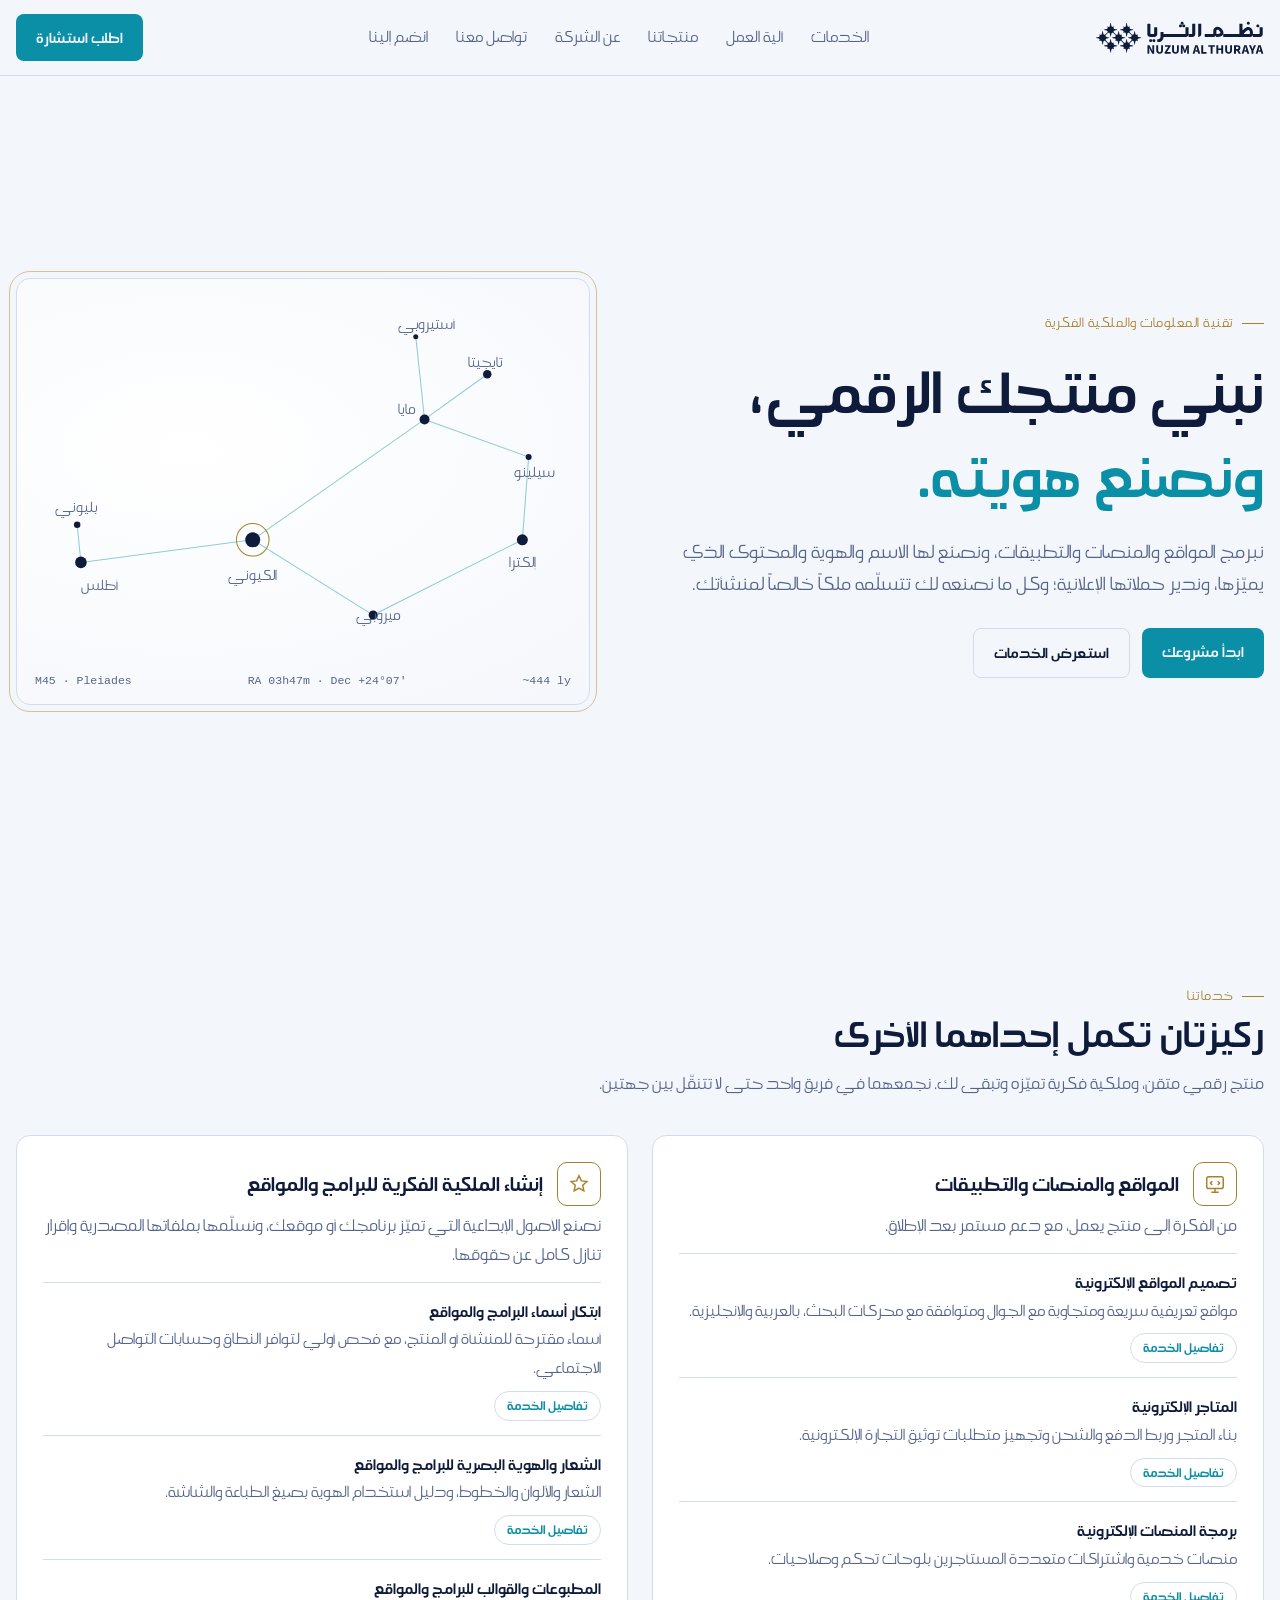
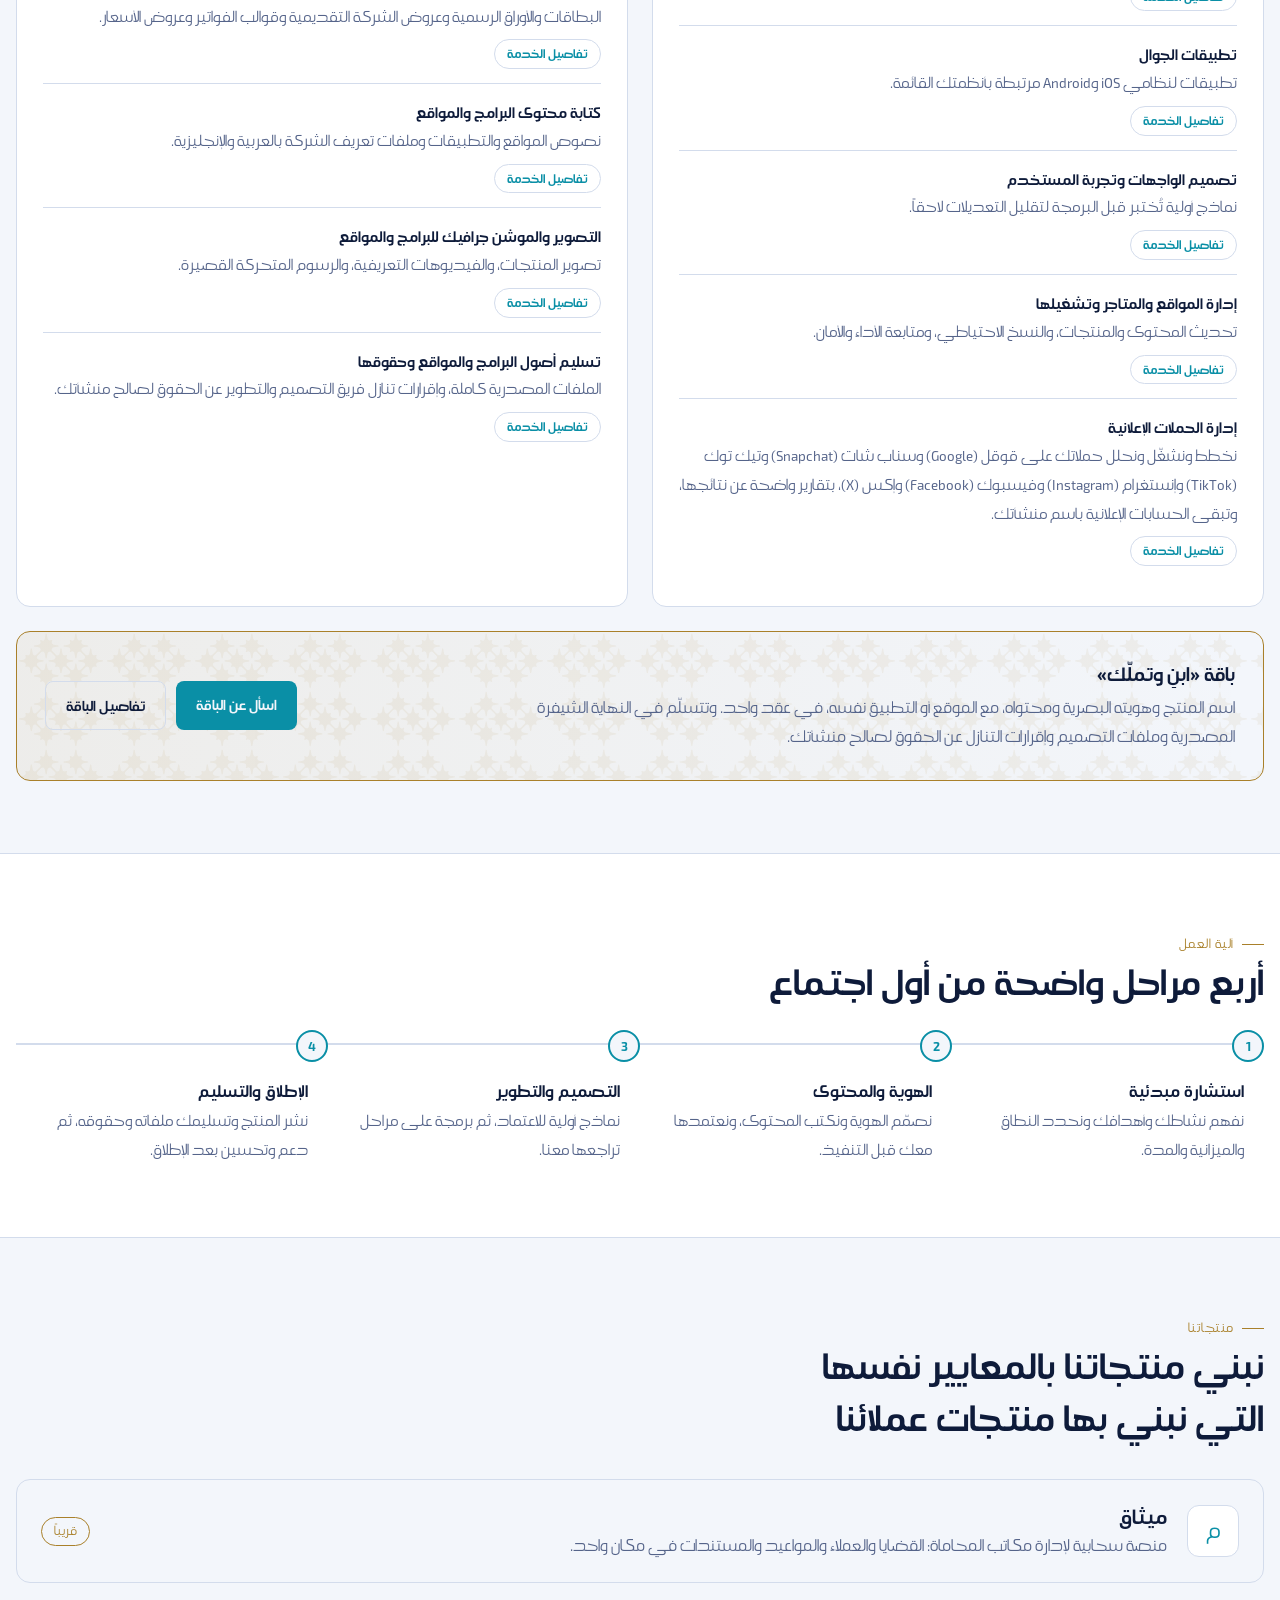
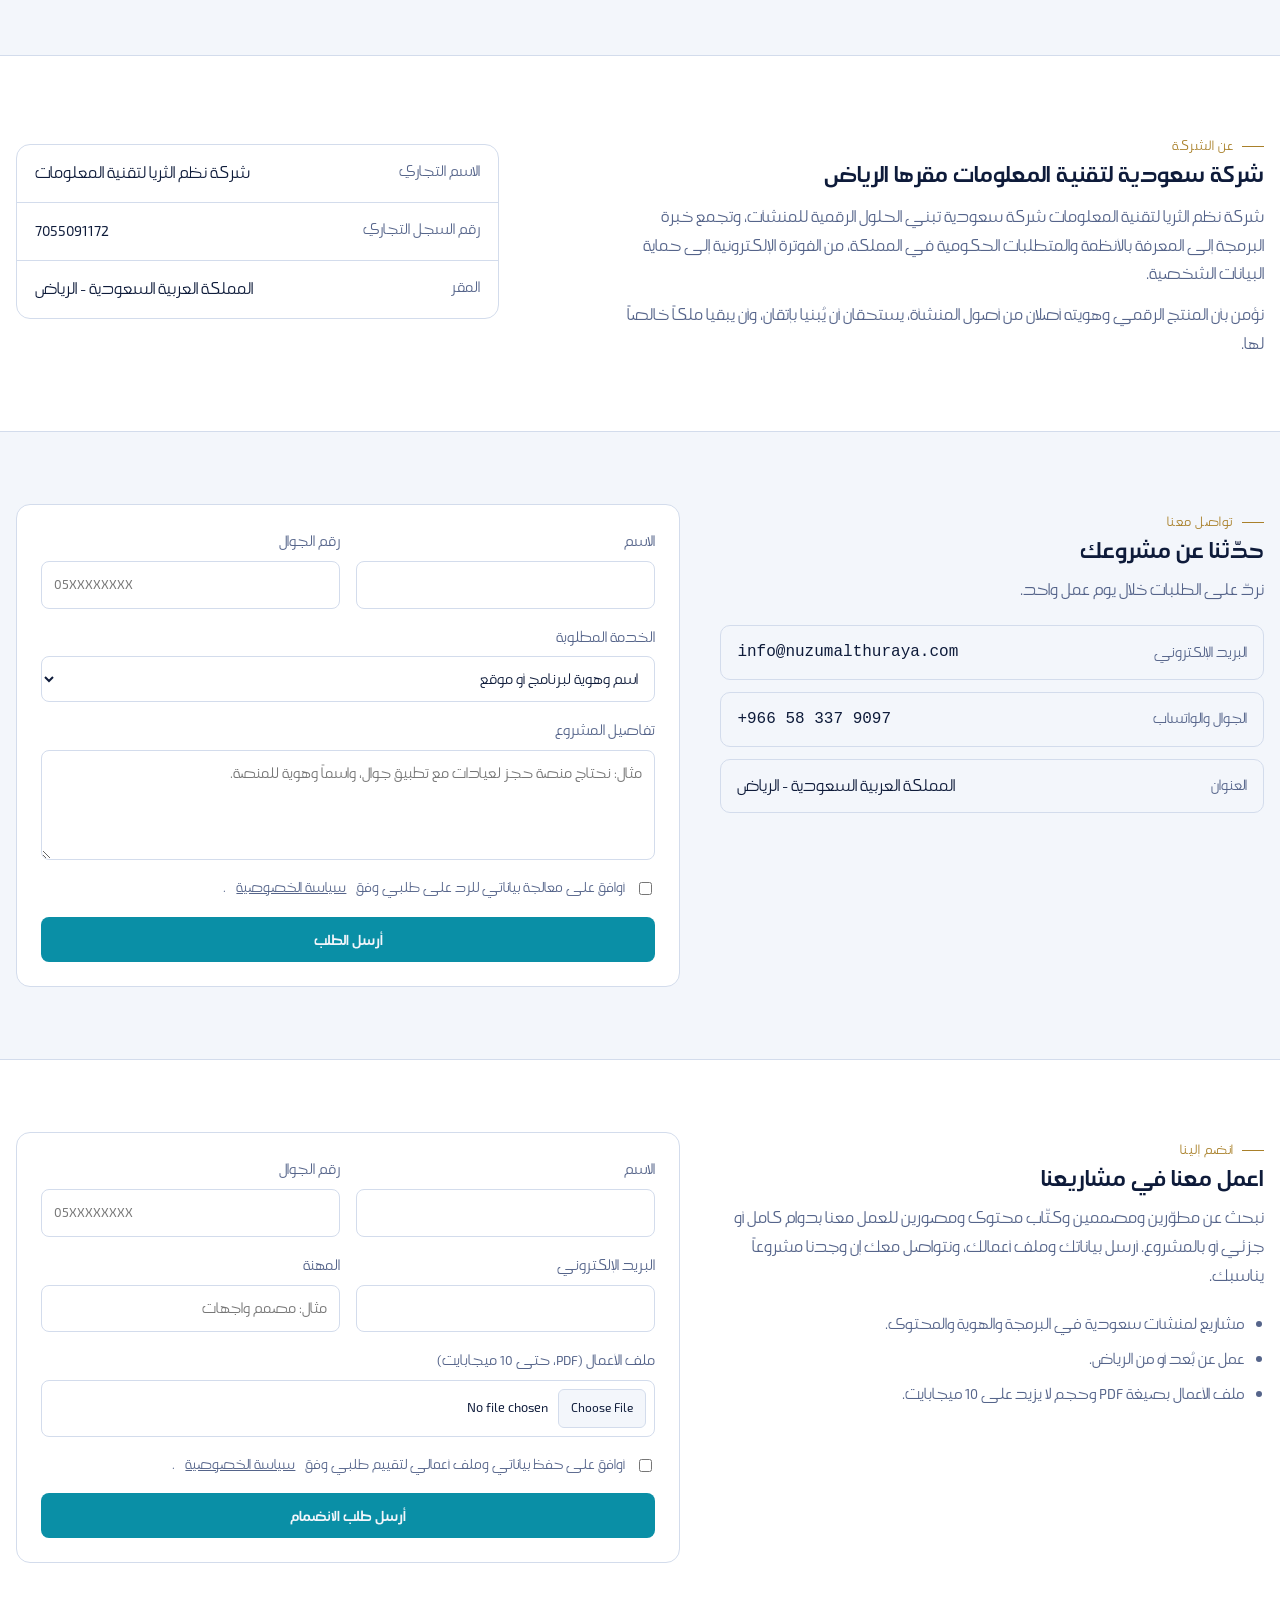
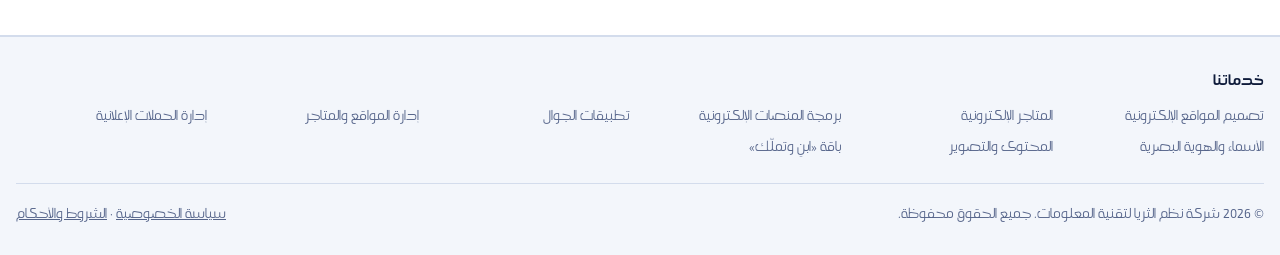
==== commit a5b606e8: "خط الهوية Ara Hamah 1964 لكل نصوص الموقع - ملفا الخط (Regular وBold) بصيغة WOFF2 في fonts/ ويُحمَّلا" ====
--- a/index.html
+++ b/index.html
@@ -3,7 +3,7 @@
 <head>
 <meta charset="utf-8">
 <meta name="viewport" content="width=device-width,initial-scale=1,viewport-fit=cover">
-<meta http-equiv="Content-Security-Policy" content="default-src 'self'; script-src 'self'; style-src 'self' https://fonts.googleapis.com; font-src https://fonts.gstatic.com; img-src 'self' data:; connect-src https://formspree.io; form-action https://formspree.io; object-src 'none'; base-uri 'self'">
+<meta http-equiv="Content-Security-Policy" content="default-src 'self'; script-src 'self'; style-src 'self' https://fonts.googleapis.com; font-src 'self' https://fonts.gstatic.com; img-src 'self' data:; connect-src https://formspree.io; form-action https://formspree.io; object-src 'none'; base-uri 'self'">
 <meta name="referrer" content="strict-origin-when-cross-origin">
 <title>نظم الثريا | تصميم مواقع ومنصات وتطبيقات في الرياض</title>
 <meta name="description" content="نظم الثريا في الرياض: مواقع ومتاجر إلكترونية، منصات وتطبيقات جوال، هوية بصرية وحملات إعلانية. وكل ما نصنعه تتسلمه ملكاً لمنشأتك.">
@@ -144,7 +144,8 @@
 <meta property="og:url" content="https://nuzumalthuraya.com/">
 <link rel="preconnect" href="https://fonts.googleapis.com">
 <link rel="preconnect" href="https://fonts.gstatic.com" crossorigin>
-<link rel="stylesheet" href="https://fonts.googleapis.com/css2?family=Readex+Pro:wght@300;400;500;600;700&family=IBM+Plex+Mono:wght@400;500&display=swap">
+<link rel="preload" href="/fonts/AraHamah1964-Regular.woff2" as="font" type="font/woff2" crossorigin>
+<link rel="stylesheet" href="https://fonts.googleapis.com/css2?family=IBM+Plex+Mono:wght@400;500&display=swap">
 <link rel="stylesheet" href="/style.css">
 </head>
 <body>
--- a/style.css
+++ b/style.css
@@ -5,6 +5,10 @@
 [hidden]{display:none!important}
 
 /* التخطيط: صفحة عربية من اليمين لليسار، شريط بطل بشعار الهوية على خلفيتها المتدرجة، ثم الركائز الثلاث جنباً إلى جنب، ثم المسار، ثم التواصل */
+/* خط الهوية Ara Hamah 1964 (Regular للأوزان حتى 500، وBold للأوزان من 600) — ملفاته في /fonts
+   حروفه أصغر من الخطوط المعتادة بنحو الثلث، فيكبّره size-adjust ليبقى حجم النصوص كما صُمم الموقع */
+@font-face{font-family:"Ara Hamah 1964";src:url("/fonts/AraHamah1964-Regular.woff2") format("woff2");font-weight:100 500;font-style:normal;font-display:swap;size-adjust:130%}
+@font-face{font-family:"Ara Hamah 1964";src:url("/fonts/AraHamah1964-Bold.woff2") format("woff2");font-weight:600 900;font-style:normal;font-display:swap;size-adjust:135%}
 :root{
   --navy-0:#0A1630;      /* الأرضية الداكنة */
   --navy-1:#10214A;      /* سطح مرتفع */
@@ -17,8 +21,8 @@
   --field:#0D1B3D;
   --btn:var(--cyan);--btn-ink:var(--navy-0);
   --header-h:70px;
-  --f-display:"Readex Pro",Tahoma,"Segoe UI",sans-serif;    /* أقرب خط مجاني لطابع خط الشعار الهندسي */
-  --f-body:"Readex Pro",Tahoma,"Segoe UI",sans-serif;
+  --f-display:"Ara Hamah 1964",Tahoma,"Segoe UI",sans-serif;    /* خط الهوية */
+  --f-body:"Ara Hamah 1964",Tahoma,"Segoe UI",sans-serif;
   --f-mono:"IBM Plex Mono",ui-monospace,Menlo,monospace;
   color-scheme:dark;
 }
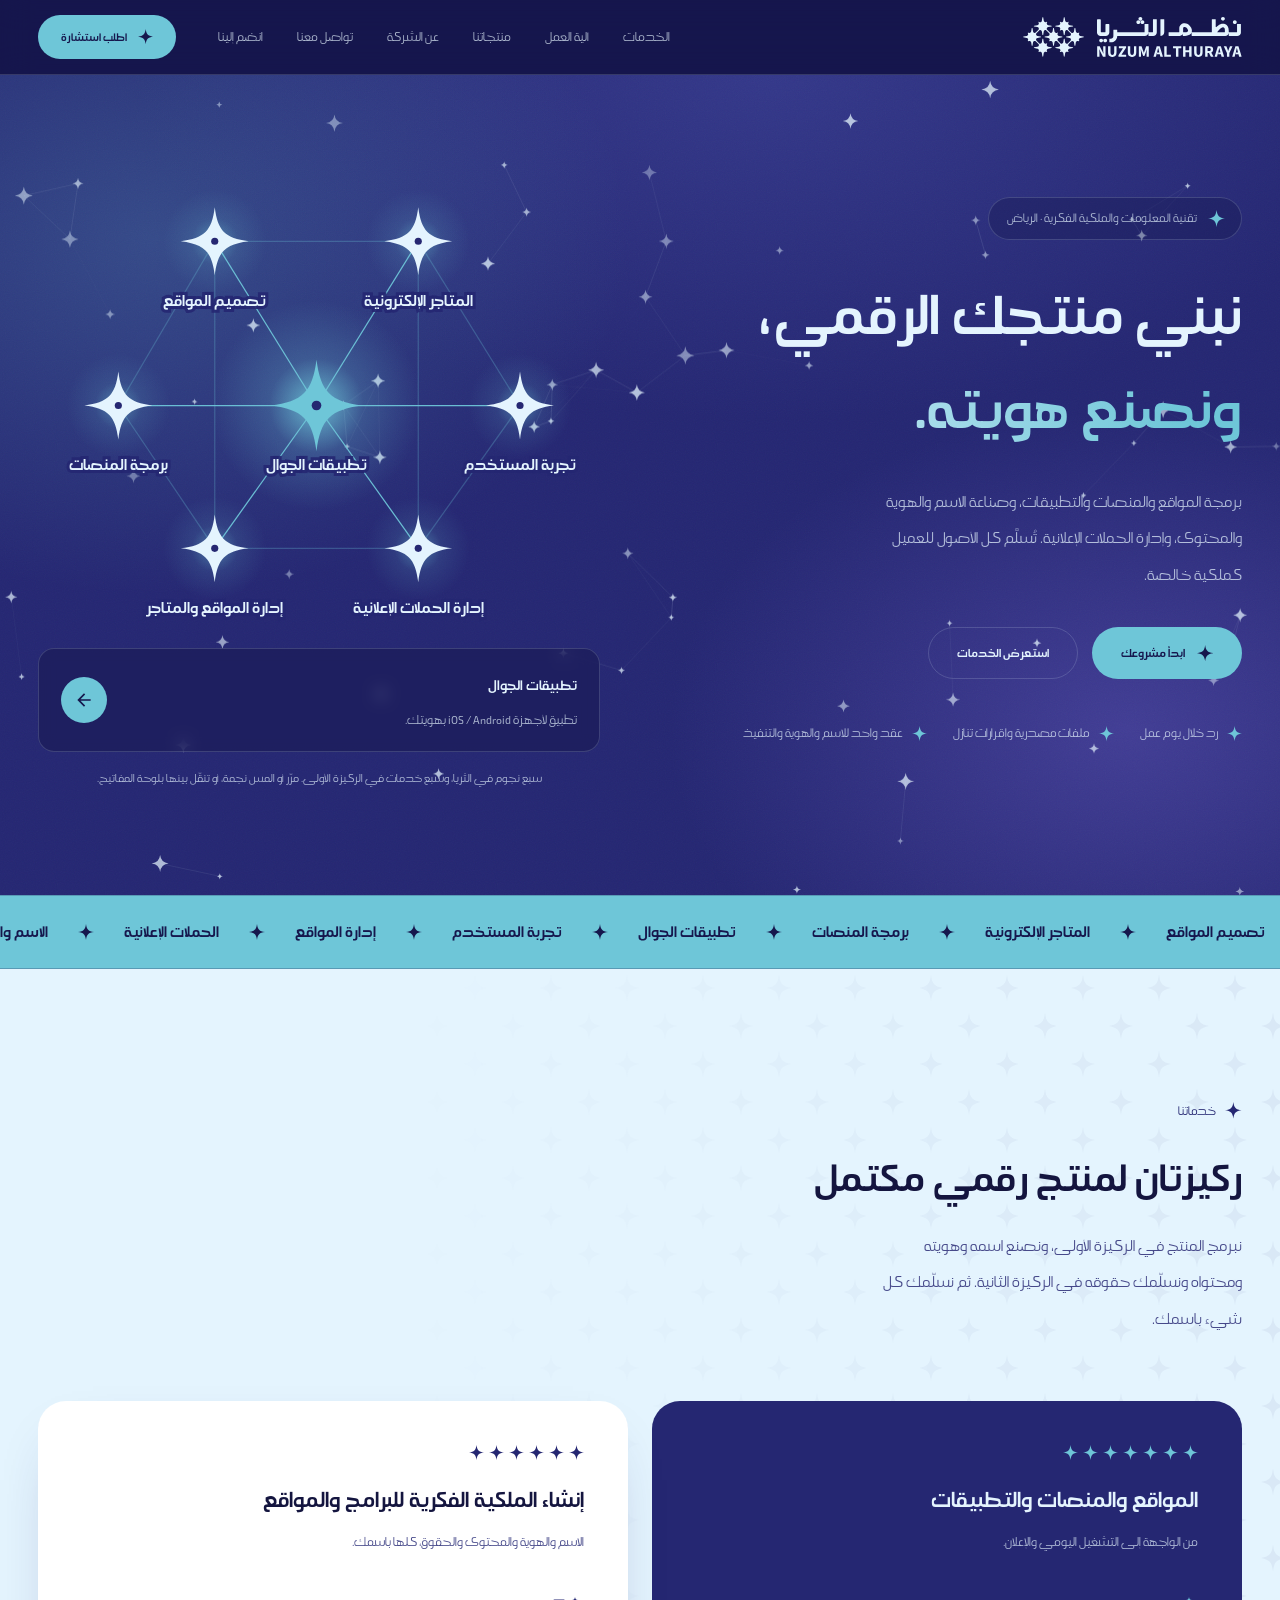
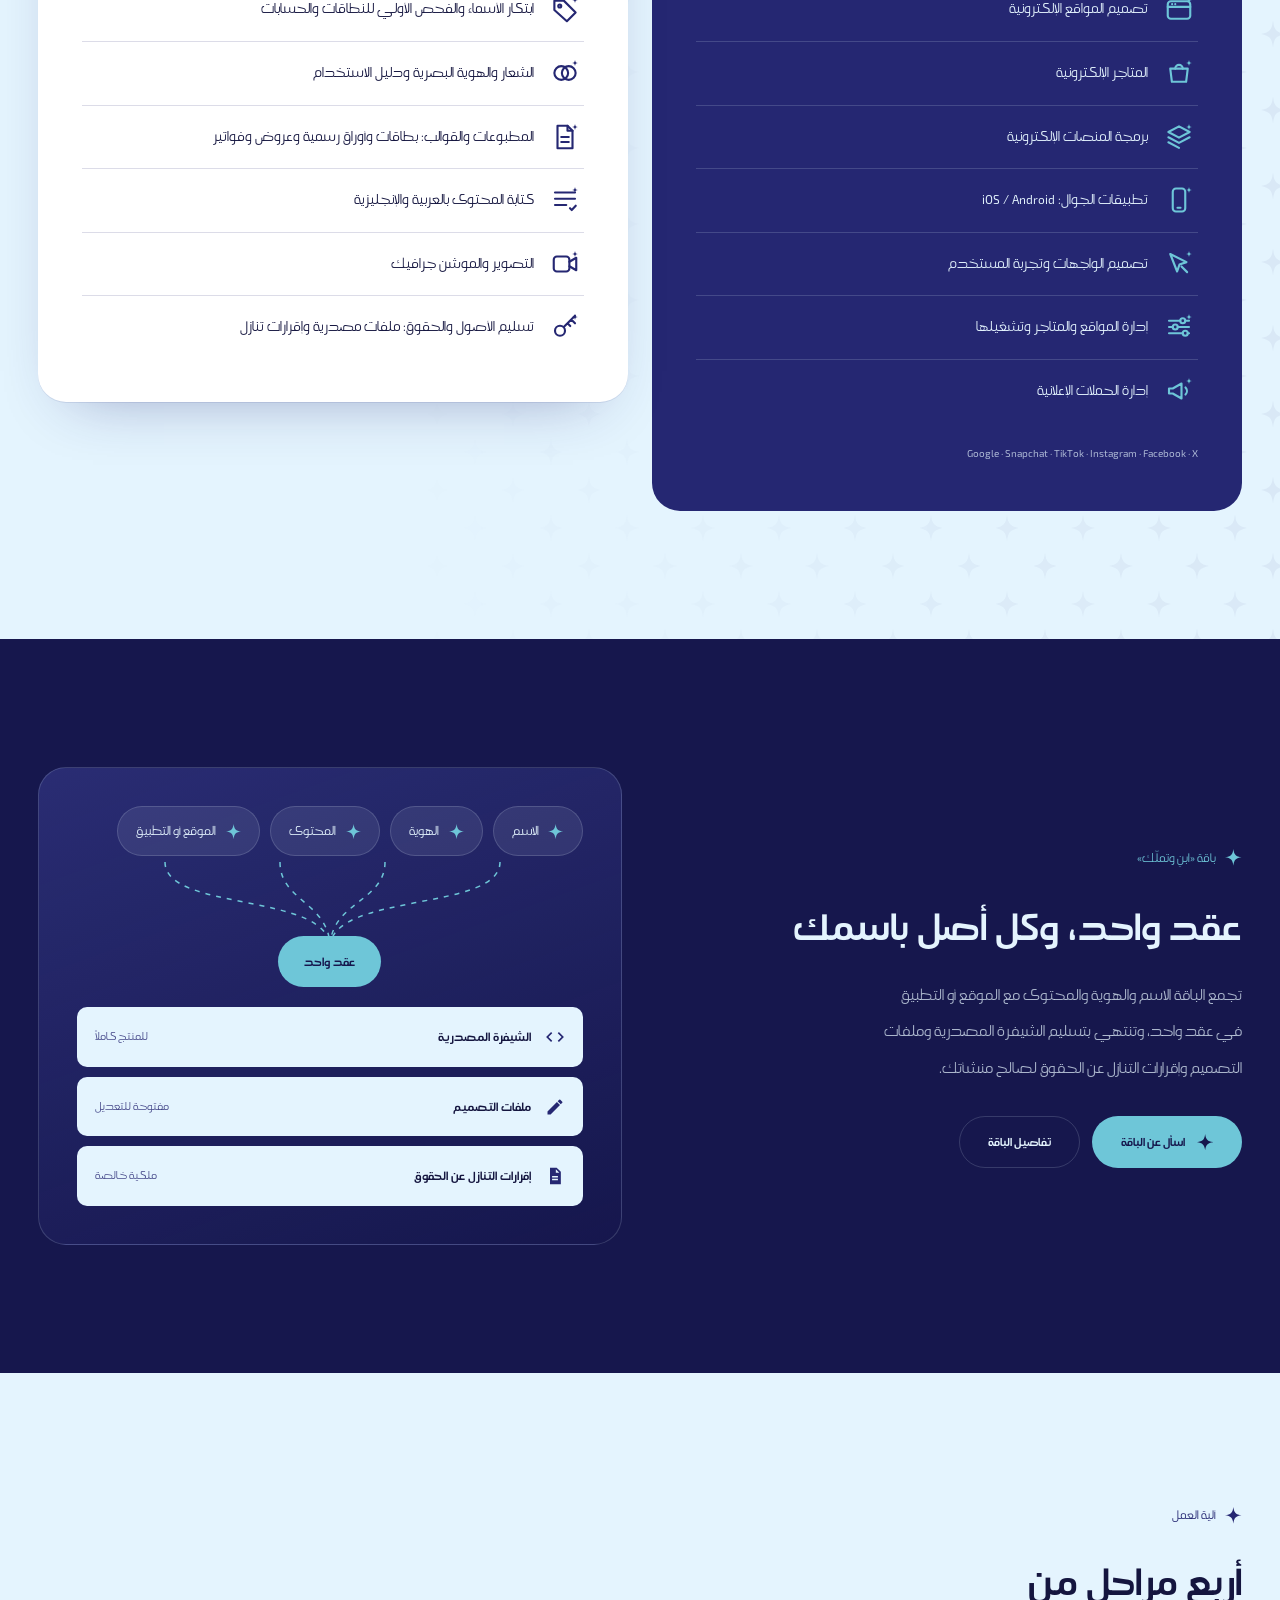
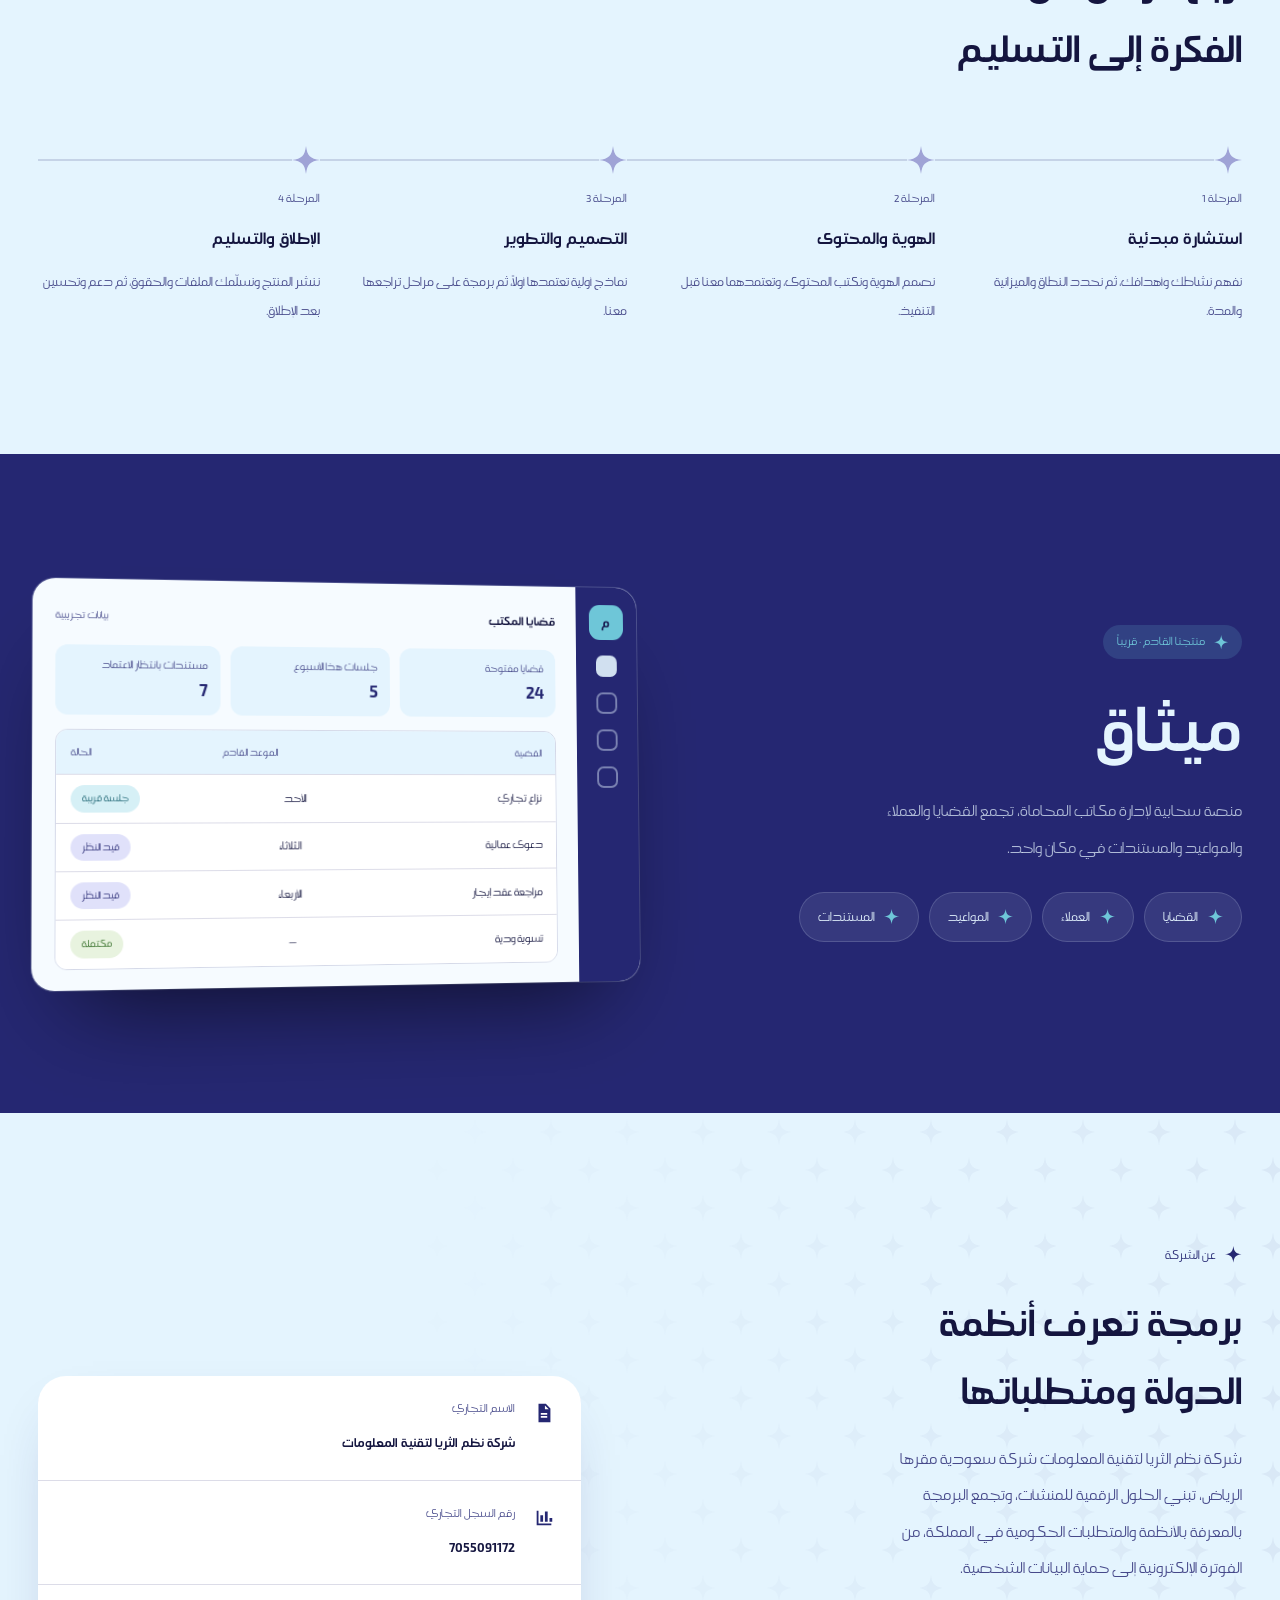
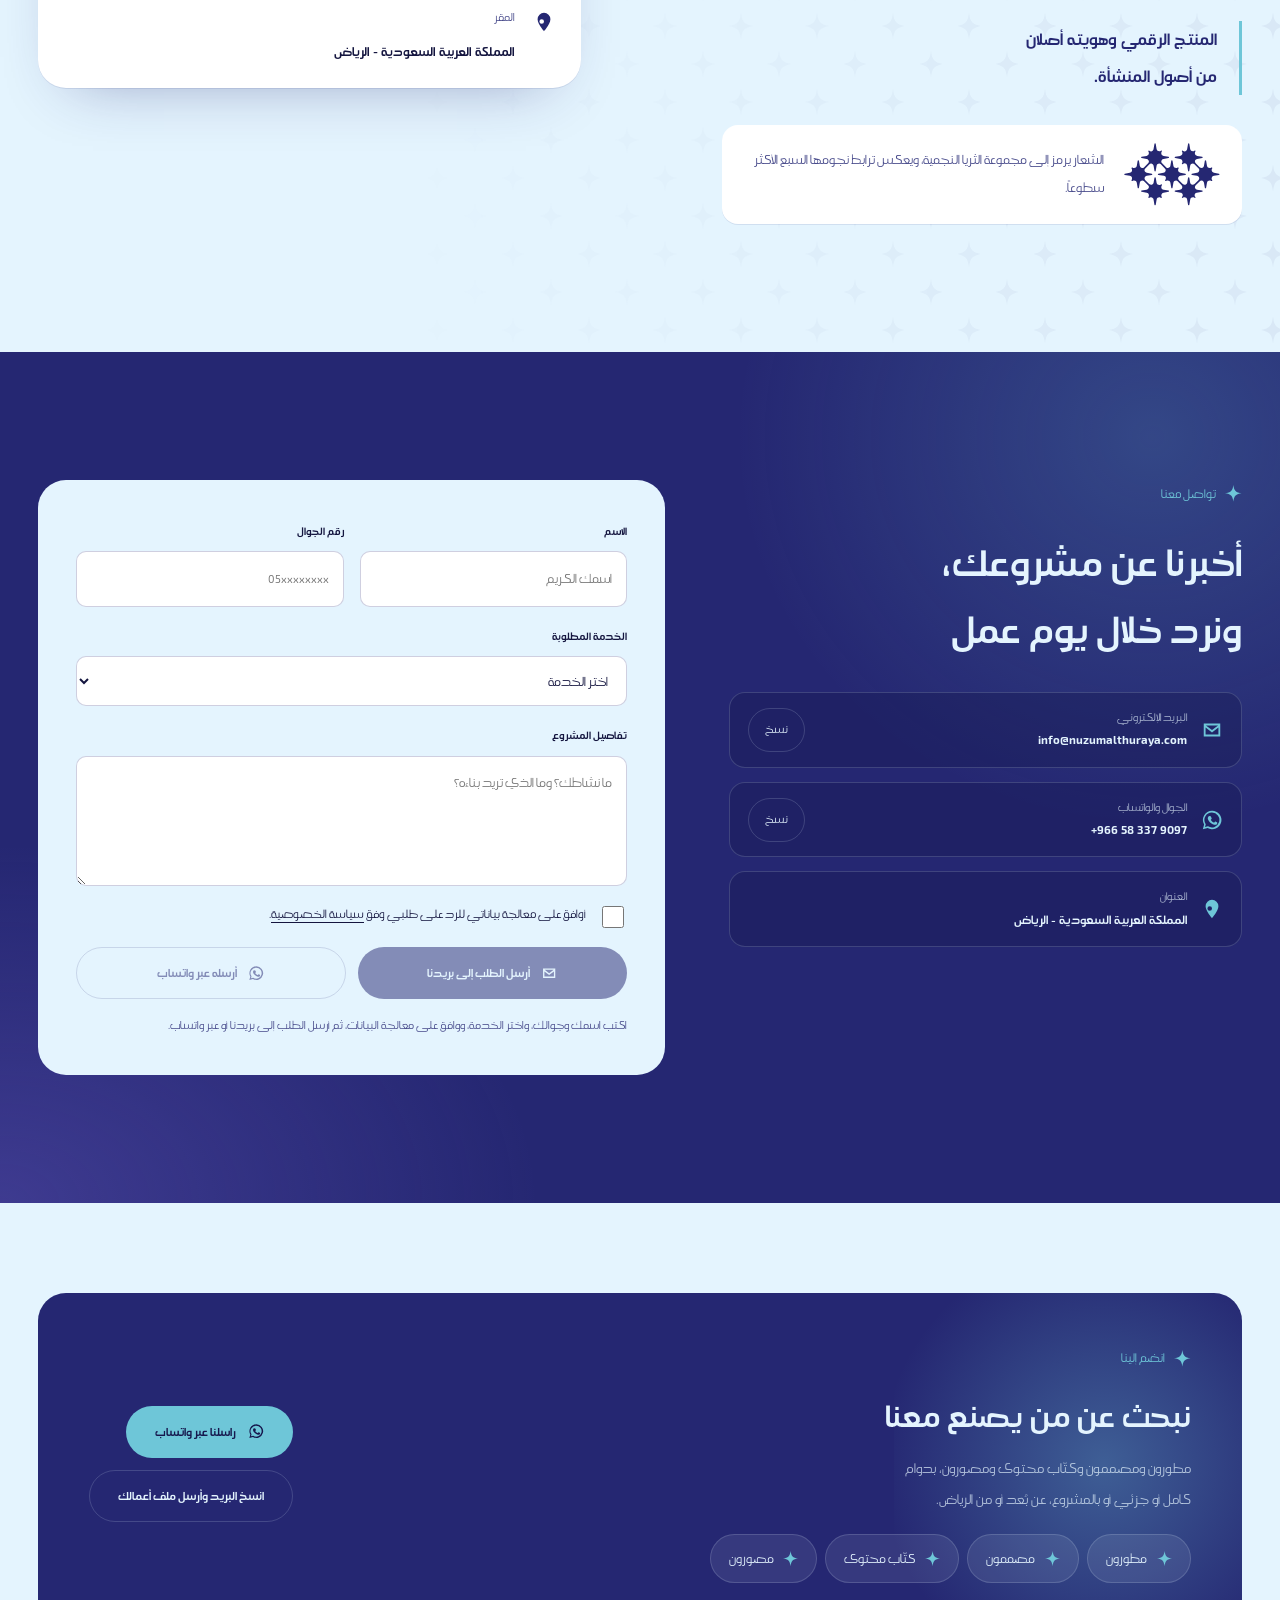
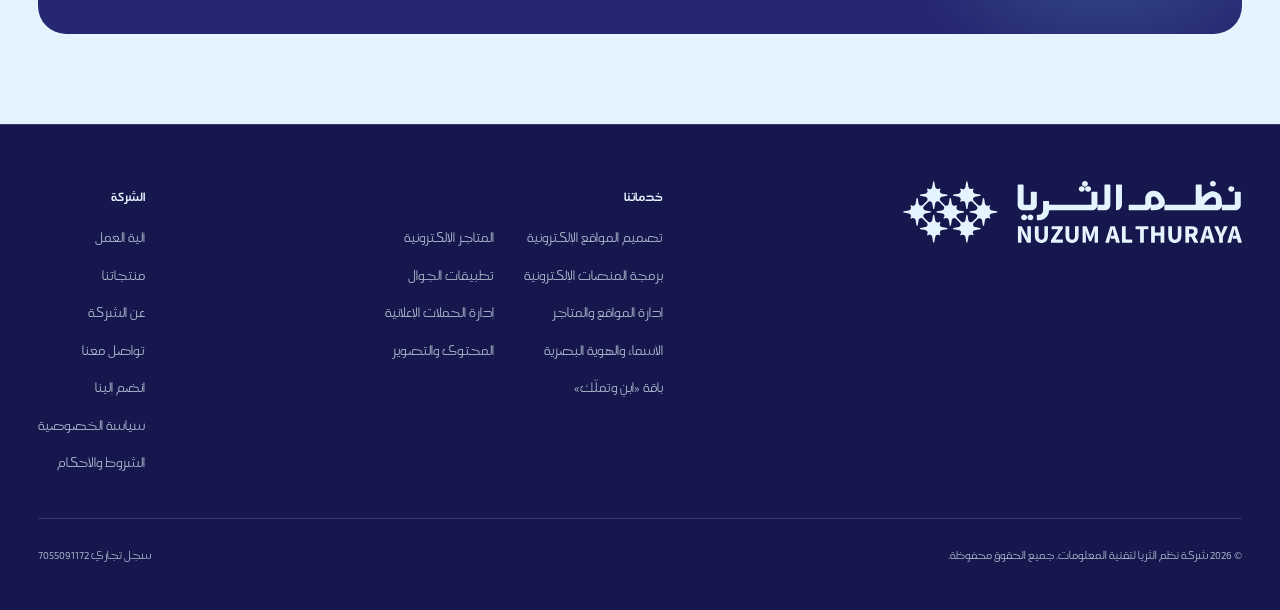
==== commit f491cf75: "تصميم جديد للموقع: «سماء ليلية من نجوم الثريا» - ألوان الهوية وخط Ara Hamah 1964 (وزنان فقط) والشعار" ====
--- a/index.html
+++ b/index.html
@@ -3,16 +3,18 @@
 <head>
 <meta charset="utf-8">
 <meta name="viewport" content="width=device-width,initial-scale=1,viewport-fit=cover">
-<meta http-equiv="Content-Security-Policy" content="default-src 'self'; script-src 'self'; style-src 'self' https://fonts.googleapis.com; font-src 'self' https://fonts.gstatic.com; img-src 'self' data:; connect-src https://formspree.io; form-action https://formspree.io; object-src 'none'; base-uri 'self'">
+<meta http-equiv="Content-Security-Policy" content="default-src 'self'; script-src 'self'; style-src 'self'; font-src 'self'; img-src 'self' data:; connect-src https://formspree.io; form-action https://formspree.io; object-src 'none'; base-uri 'self'">
 <meta name="referrer" content="strict-origin-when-cross-origin">
 <title>نظم الثريا | تصميم مواقع ومنصات وتطبيقات في الرياض</title>
 <meta name="description" content="نظم الثريا في الرياض: مواقع ومتاجر إلكترونية، منصات وتطبيقات جوال، هوية بصرية وحملات إعلانية. وكل ما نصنعه تتسلمه ملكاً لمنشأتك.">
-<meta name="theme-color" content="#0A1630">
-<!-- TODO: وسم التحقق من Google Search Console إن احتجته هنا (الموقع متحقق منه حالياً عبر سجل DNS):
-<meta name="google-site-verification" content="[رمز التحقق]"> -->
+<meta name="theme-color" content="#16174d">
 <link rel="canonical" href="https://nuzumalthuraya.com/">
 <meta property="og:type" content="website">
 <meta property="og:site_name" content="نظم الثريا">
+<meta property="og:locale" content="ar_SA">
+<meta property="og:url" content="https://nuzumalthuraya.com/">
+<meta property="og:title" content="نظم الثريا | تصميم مواقع ومنصات وتطبيقات في الرياض">
+<meta property="og:description" content="نظم الثريا في الرياض: مواقع ومتاجر إلكترونية، منصات وتطبيقات جوال، هوية بصرية وحملات إعلانية. وكل ما نصنعه تتسلمه ملكاً لمنشأتك.">
 <meta property="og:image" content="https://nuzumalthuraya.com/og-image.png">
 <meta property="og:image:width" content="1200">
 <meta property="og:image:height" content="630">
@@ -20,6 +22,16 @@
 <meta name="twitter:title" content="نظم الثريا | تصميم مواقع ومنصات وتطبيقات في الرياض">
 <meta name="twitter:description" content="نظم الثريا في الرياض: مواقع ومتاجر إلكترونية، منصات وتطبيقات جوال، هوية بصرية وحملات إعلانية. وكل ما نصنعه تتسلمه ملكاً لمنشأتك.">
 <meta name="twitter:image" content="https://nuzumalthuraya.com/og-image.png">
+<link rel="icon" href="/favicon.ico" sizes="48x48">
+<link rel="icon" href="/favicon.svg" type="image/svg+xml">
+<link rel="icon" href="/favicon-96.png" type="image/png" sizes="96x96">
+<link rel="icon" href="/favicon-192.png" type="image/png" sizes="192x192">
+<link rel="apple-touch-icon" href="/apple-touch-icon.png">
+<link rel="preload" href="/fonts/AraHamah1964-Regular.woff2" as="font" type="font/woff2" crossorigin>
+<link rel="preload" href="/fonts/AraHamah1964-Bold.woff2" as="font" type="font/woff2" crossorigin>
+<link rel="stylesheet" href="/style.css">
+<!-- TODO: وسم التحقق من Google Search Console إن احتجته هنا (الموقع متحقق منه حالياً عبر سجل DNS):
+<meta name="google-site-verification" content="[رمز التحقق]"> -->
 <!-- TODO: أضف إلى كتلة JSON-LD التالية الحقل "sameAs": [روابط حسابات X وLinkedIn وTikTok] حين تتوفر. -->
 <script type="application/ld+json">
 {
@@ -133,175 +145,182 @@
   }
 }
 </script>
-<link rel="icon" href="/favicon.ico" sizes="48x48">
-<link rel="icon" href="/favicon.svg" type="image/svg+xml">
-<link rel="icon" href="/favicon-96.png" type="image/png" sizes="96x96">
-<link rel="icon" href="/favicon-192.png" type="image/png" sizes="192x192">
-<link rel="apple-touch-icon" href="/apple-touch-icon.png">
-<meta property="og:title" content="نظم الثريا | تصميم مواقع ومنصات وتطبيقات في الرياض">
-<meta property="og:description" content="نظم الثريا في الرياض: مواقع ومتاجر إلكترونية، منصات وتطبيقات جوال، هوية بصرية وحملات إعلانية. وكل ما نصنعه تتسلمه ملكاً لمنشأتك.">
-<meta property="og:locale" content="ar_SA">
-<meta property="og:url" content="https://nuzumalthuraya.com/">
-<link rel="preconnect" href="https://fonts.googleapis.com">
-<link rel="preconnect" href="https://fonts.gstatic.com" crossorigin>
-<link rel="preload" href="/fonts/AraHamah1964-Regular.woff2" as="font" type="font/woff2" crossorigin>
-<link rel="stylesheet" href="https://fonts.googleapis.com/css2?family=IBM+Plex+Mono:wght@400;500&display=swap">
-<link rel="stylesheet" href="/style.css">
 </head>
 <body>
-<div class="site" dir="rtl" lang="ar">
 <!-- بداية الترويسة المشتركة (متطابقة حرفياً في كل الصفحات) -->
-<svg width="0" height="0" class="sprite" aria-hidden="true">
+<svg width="0" height="0" class="sprite" aria-hidden="true" focusable="false">
   <defs>
-    <symbol id="nz-logo-h" viewBox="702 545 394 78"><path fill="currentColor" transform="translate(-201 91)" d="M 1011.9 493.6 L 1006.4 494.6 C 1004.2 495 1003.2 497.5 1004.4 499.3 C 1004.9 500 1004.1 500.8 1003.4 500.3 C 1002.9 499.9 1002.3 499.8 1001.7 499.8 C 1000.3 499.8 999 500.7 998.7 502.3 L 997.8 507.8 C 997.6 508.6 996.5 508.6 996.4 507.8 L 995.4 502.3 C 995.3 501.8 995.2 501.4 995 501.1 C 994 499.6 991.8 499.5 990.6 500.8 L 986.3 505.1 C 985.4 505.9 985.1 507.3 985.7 508.3 C 986.1 509.1 986.9 509.7 987.9 509.9 L 993.4 510.9 C 994.2 511 994.2 512.1 993.4 512.3 L 987.4 513.3 C 985.2 513.7 984.3 516.4 985.9 517.9 C 986.4 518.6 985.6 519.4 984.9 518.9 C 984.4 518.6 983.8 518.4 983.2 518.4 C 981.8 518.4 980.5 519.4 980.2 520.9 L 979.2 526.4 C 979.1 527.2 978 527.2 977.8 526.4 L 976.9 520.9 C 976.5 518.7 974 517.7 972.1 518.9 C 972 519.1 971.7 519.1 971.5 519.1 C 971.3 519 971.1 518.8 971.1 518.6 C 971 518.4 971 518.1 971.1 518 C 971.2 517.9 971.2 517.9 971.3 517.8 C 971.3 517.8 971.3 517.7 971.4 517.7 C 971.5 517.6 971.5 517.5 971.6 517.4 C 971.7 517.2 971.8 517 971.9 516.8 C 971.9 516.6 972 516.4 972 516.2 C 972 516 972 515.8 972 515.6 C 971.9 515.4 971.9 515.2 971.8 515 C 971.7 514.8 971.6 514.6 971.5 514.5 C 971.4 514.3 971.3 514.1 971.1 514 C 971 513.8 970.8 513.7 970.6 513.6 C 970.4 513.5 970.2 513.4 970 513.4 C 969.9 513.3 969.8 513.3 969.7 513.3 L 963.7 512.3 C 962.9 512.1 962.9 511 963.7 510.9 L 969.2 509.9 C 969.3 509.9 969.4 509.9 969.5 509.8 C 971.6 509.2 972.2 506.5 970.7 505 L 966.1 500.4 C 965.7 500 965.2 499.8 964.6 499.8 C 963.9 499.8 963.3 500 962.7 500.4 C 962.2 500.9 961.8 501.5 961.7 502.3 L 960.7 507.8 C 960.6 508.6 959.4 508.6 959.3 507.8 L 958.3 502.3 C 958 500.1 955.4 499 953.6 500.3 C 953.5 500.4 953.3 500.4 953.2 500.4 C 952.7 500.4 952.2 499.8 952.6 499.3 C 954.2 497.8 953.4 495 951.2 494.7 L 945.1 493.6 C 944.3 493.5 944.3 492.4 945.1 492.2 L 950.7 491.3 C 952.3 491 953.3 489.5 953.2 488.1 C 953.1 487.5 952.9 487.1 952.5 486.7 L 947.5 481.7 C 947.2 481.3 946.7 481.1 946.1 481.1 C 944.7 481.1 943.4 482.1 943.1 483.6 L 942.2 489.1 C 942 489.9 940.9 489.9 940.8 489.1 L 939.8 483.6 C 939.6 482.2 938.4 481.2 937.1 481.1 C 936.4 481 935.7 481.4 935.2 481.8 L 930.4 486.7 C 930 487.1 929.8 487.7 929.8 488.3 C 929.8 489.7 930.7 491 932.3 491.3 L 937.8 492.2 C 938.6 492.4 938.6 493.5 937.8 493.6 L 932.3 494.6 C 931.3 494.7 930.5 495.4 930.1 496.1 C 929.5 497.2 929.8 498.6 930.7 499.4 L 934.9 503.7 C 936.4 505.2 939.1 504.6 939.7 502.6 C 939.8 502.5 939.8 502.3 939.8 502.2 L 940.8 496.7 C 940.9 495.9 942 495.9 942.2 496.7 L 943.1 502.2 C 943.5 504.4 946 505.5 947.8 504.2 C 948 504.1 948.1 504 948.3 504 C 948.8 504 949.2 504.7 948.8 505.2 C 947.6 507 948.6 509.5 950.8 509.9 L 956.3 510.9 C 957.1 511 957.1 512.1 956.3 512.3 L 950.8 513.2 C 948.6 513.6 947.6 516.1 948.8 517.9 C 948.9 518 949 518.2 949 518.3 C 949 518.7 948.6 519.1 948.2 519.1 C 948.1 519.1 948 519 947.9 519 C 947.8 518.9 947.8 518.9 947.7 518.9 C 947.7 518.8 947.6 518.8 947.5 518.8 C 947.1 518.5 946.6 518.4 946.1 518.4 C 944.7 518.4 943.4 519.4 943.1 520.9 L 942.2 526.4 C 942 527.2 940.9 527.2 940.8 526.4 C 940.8 526.4 939.8 520.9 939.8 520.9 C 939.8 520.6 939.7 520.3 939.5 520.1 C 939.4 519.8 939.2 519.6 939 519.4 C 938.9 519.1 938.6 519 938.4 518.8 C 938.2 518.7 937.9 518.6 937.6 518.5 C 937.4 518.4 937.1 518.4 936.8 518.4 C 936.5 518.4 936.2 518.4 936 518.5 C 935.7 518.6 935.4 518.7 935.1 518.9 C 935 519 934.9 519.1 934.7 519.1 C 934.3 519.1 934 518.7 934 518.3 C 934 518.2 934 518.1 934 518 C 934.1 518 934.1 517.9 934.2 517.8 C 934.3 517.7 934.3 517.6 934.4 517.4 C 934.5 517.1 934.6 516.9 934.6 516.6 C 934.7 516.3 934.6 516 934.6 515.7 C 934.6 515.5 934.5 515.2 934.4 514.9 C 934.2 514.7 934.1 514.4 933.9 514.2 C 933.7 514 933.5 513.8 933.3 513.7 C 933 513.5 932.8 513.4 932.5 513.3 C 932.4 513.3 932.2 513.2 932.1 513.2 L 926.6 512.3 C 925.8 512.1 925.8 511 926.6 510.9 L 932.1 509.9 C 933.7 509.6 934.7 508.2 934.6 506.7 C 934.6 506.2 934.3 505.7 934 505.3 L 929 500.4 C 928.6 500 928.1 499.8 927.6 499.8 C 926.9 499.8 926.2 500 925.7 500.4 C 925.1 500.9 924.7 501.5 924.6 502.3 L 923.6 507.8 C 923.5 508.6 922.4 508.6 922.2 507.8 L 921.3 502.3 C 920.9 500.1 918.4 499 916.6 500.3 C 916.6 500.3 916.6 500.3 916.6 500.3 C 916.4 500.4 916.3 500.4 916.2 500.4 C 915.8 500.4 915.4 500.1 915.4 499.7 C 915.4 499.6 915.4 499.6 915.5 499.5 C 915.5 499.4 915.5 499.4 915.6 499.3 C 915.6 499.3 915.6 499.3 915.6 499.2 C 916.8 497.4 915.8 494.9 913.6 494.6 L 908.1 493.6 C 907.3 493.5 907.3 492.4 908.1 492.2 L 913.6 491.3 C 915.8 490.9 916.8 488.4 915.6 486.5 C 915.5 486.4 915.4 486.3 915.4 486.1 C 915.4 485.6 916 485.2 916.6 485.5 C 918.4 486.8 920.9 485.8 921.3 483.6 L 922.2 478.1 C 922.4 477.3 923.5 477.3 923.6 478.1 L 924.6 483.6 C 924.8 484.9 925.9 485.8 927 486 C 927.8 486.2 928.6 485.9 929.2 485.3 L 934 480.5 C 934.4 480.1 934.6 479.5 934.6 478.9 C 934.6 477.5 933.7 476.2 932.1 475.9 L 926.6 475 C 925.8 474.8 925.8 473.7 926.6 473.6 L 932.1 472.6 C 934.3 472.2 935.4 469.7 934.1 467.9 C 934 467.8 933.9 467.6 933.9 467.5 C 933.9 467 934.6 466.5 935.1 466.9 C 936.7 468.5 939.4 467.6 939.7 465.4 L 940.8 459.4 C 940.9 458.6 942 458.6 942.2 459.4 L 943.1 464.9 C 943.5 467.1 946 468.2 947.8 466.9 C 948.5 466.4 949.3 467.2 948.8 467.9 C 948.5 468.4 948.3 469 948.3 469.6 C 948.3 471 949.3 472.4 950.8 472.6 L 956.3 473.6 C 957.1 473.7 957.1 474.8 956.3 475 L 950.8 475.9 C 949.2 476.2 948.2 477.7 948.3 479.1 C 948.3 479.6 948.6 480.1 949 480.5 L 953.8 485.4 C 954.3 485.9 954.9 486.1 955.6 486.1 C 956.9 486 958.1 485.1 958.3 483.6 L 959.3 478.1 C 959.4 477.3 960.6 477.3 960.7 478.1 L 961.7 483.6 C 962 485.8 964.6 486.8 966.4 485.5 C 966.5 485.4 966.7 485.4 966.8 485.4 C 967.3 485.4 967.8 486 967.4 486.5 C 967 487.1 966.8 487.7 966.8 488.3 C 966.8 489.7 967.8 491 969.3 491.3 L 974.9 492.2 C 975.7 492.4 975.7 493.5 974.9 493.6 L 969.3 494.6 C 968.4 494.7 967.6 495.4 967.2 496.1 C 966.6 497.2 966.9 498.6 967.8 499.4 L 972 503.7 C 973.5 505.2 976.2 504.6 976.8 502.5 C 976.8 502.4 976.9 502.3 976.9 502.2 L 977.8 496.7 C 978 495.9 979.1 495.9 979.2 496.7 L 980.2 502.2 C 980.3 502.7 980.5 503.1 980.7 503.5 C 981.7 504.9 983.8 504.9 985 503.7 L 989.3 499.4 C 990.2 498.6 990.5 497.2 989.9 496.1 C 989.5 495.4 988.7 494.7 987.7 494.6 L 982.2 493.6 C 981.4 493.5 981.4 492.4 982.2 492.2 L 987.7 491.3 C 989.3 491 990.3 489.5 990.2 488.1 C 990.2 487.5 989.9 487.1 989.6 486.7 L 984.6 481.7 C 984.2 481.3 983.7 481.1 983.2 481.1 C 981.8 481.1 980.5 482.1 980.2 483.6 L 979.2 489.1 C 979.1 489.9 978 489.9 977.8 489.1 L 976.8 483.1 C 976.4 480.9 973.7 480 972.1 481.7 C 971.5 482.1 970.7 481.3 971.2 480.7 C 972.4 478.8 971.4 476.3 969.2 475.9 L 963.7 475 C 962.9 474.8 962.9 473.7 963.7 473.6 L 969.2 472.6 C 971.4 472.2 972.4 469.7 971.1 467.9 C 971 467.8 971 467.6 971 467.5 C 971 467 971.6 466.5 972.2 466.9 C 973.7 468.5 976.4 467.6 976.8 465.4 L 977.8 459.4 C 978 458.6 979.1 458.6 979.2 459.4 L 980.2 464.9 C 980.6 467.1 983.1 468.2 984.9 466.9 C 985.6 466.4 986.4 467.2 985.9 467.9 C 984.6 469.7 985.7 472.2 987.9 472.6 L 993.4 473.6 C 994.2 473.7 994.2 474.8 993.4 475 L 987.9 475.9 C 986.9 476.1 986.1 476.7 985.7 477.5 C 985.1 478.6 985.4 479.9 986.3 480.8 L 990.6 485.1 C 991.8 486.3 993.9 486.2 994.9 484.8 C 995.1 484.5 995.3 484.1 995.4 483.6 L 996.4 478.1 C 996.5 477.3 997.6 477.3 997.8 478.1 L 998.7 483.6 C 999.1 485.8 1001.6 486.8 1003.4 485.5 C 1003.6 485.4 1003.7 485.4 1003.9 485.4 C 1004.4 485.4 1004.8 486 1004.4 486.5 C 1004.1 487.1 1003.9 487.7 1003.9 488.3 C 1003.9 489.7 1004.9 491 1006.4 491.3 L 1011.9 492.2 C 1012.7 492.4 1012.7 493.5 1011.9 493.6 "/><path fill="currentColor" d="M 847.3 559.7 C 848 559.7 848.5 560.3 848.5 560.9 L 848.5 575.6 C 848.5 577.4 847.9 578.9 846.5 580.1 C 845.1 581.3 843.5 582 841.7 582 L 832.4 582 C 830.6 582 829 581.3 827.6 580.1 C 826.3 578.9 825.6 577.4 825.6 575.6 L 825.6 552.2 C 825.6 551.6 826.1 551.1 826.8 551.1 L 831.5 551.1 C 832.1 551.1 832.7 551.6 832.7 552.2 L 832.7 574 C 832.7 574.7 833.3 575.2 833.9 575.2 L 840.1 575.2 C 840.8 575.2 841.4 574.7 841.4 574 L 841.4 560.9 C 841.4 560.3 841.9 559.7 842.6 559.7 Z M 847.3 559.7  M 936.7 551.8 L 936.7 575.6 C 936.7 577.4 936.1 578.9 934.7 580.1 C 933.4 581.4 931.8 582 929.9 582 L 921.9 582 C 921.5 582 921.2 581.7 921.2 581.3 L 921.2 575.6 C 921.2 577.4 920.5 578.9 919.2 580.1 C 917.8 581.4 916.2 582 914.4 582 L 863.9 582 C 863.5 582 863.2 582.3 863.2 582.6 C 863.1 585.5 861.9 588.1 859.8 590.3 C 857.6 592.7 854.6 593.9 851.1 593.9 L 849.2 593.9 C 848.9 593.9 848.5 593.6 848.5 593.2 L 848.5 587.9 C 848.5 587.5 848.9 587.2 849.2 587.2 L 851.1 587.2 C 852.5 587.2 853.7 586.7 854.6 585.8 C 855.6 584.8 856.1 583.5 856.1 582 L 856.1 571.4 C 856.1 571 856.4 570.7 856.7 570.7 L 862.5 570.7 C 862.9 570.7 863.2 571 863.2 571.4 L 863.2 574.6 C 863.2 574.9 863.5 575.2 863.9 575.2 L 913.4 575.2 C 913.7 575.2 914 574.9 914 574.6 L 914 560.4 C 914 560 914.4 559.7 914.7 559.7 L 920.5 559.7 C 920.9 559.7 921.2 560 921.2 560.4 L 921.2 575.2 L 928.9 575.2 C 929.3 575.2 929.6 574.9 929.6 574.5 L 929.6 551.8 C 929.6 551.4 930 551.1 930.4 551.1 L 936 551.1 C 936.4 551.1 936.7 551.4 936.7 551.8  M 943.5 551.7 L 943.5 581.3 C 943.5 581.7 943.9 582 944.3 581.9 C 946.2 581.8 947.7 581.1 948.8 579.9 C 950 578.5 950.6 576.8 950.6 574.8 L 950.6 551.7 C 950.6 551.4 950.3 551.1 949.9 551.1 L 944.2 551.1 C 943.8 551.1 943.5 551.4 943.5 551.7  M 1063.3 574.5 C 1063.3 574.9 1063 575.2 1062.6 575.2 L 1049.6 575.2 C 1049.2 575.2 1049 574.8 1049.2 574.5 C 1051.8 571.2 1054 568.9 1055.9 567.6 C 1057.9 566.2 1059.5 565.8 1060.9 566.2 C 1061.5 566.5 1062.1 567 1062.6 567.6 C 1063.1 568.4 1063.3 569.7 1063.3 571.7 Z M 993.7 574.2 C 992.8 574.9 991.2 575.2 989 575.2 L 986.4 575.2 C 986 575.2 985.7 574.9 985.7 574.5 L 985.7 567.9 C 985.7 567 985.9 566.4 986.5 566 C 987 565.5 987.8 565.3 988.8 565.3 C 989.8 565.3 990.7 565.7 991.4 566.4 C 992.9 567.9 993.8 569.1 994.3 570.1 C 994.7 571.1 994.9 571.8 994.9 572.3 C 994.9 572.8 994.5 573.5 993.7 574.2 M 1092.4 559.7 L 1086.6 559.7 C 1086.2 559.7 1085.9 560 1085.9 560.4 L 1085.9 574.6 C 1085.9 574.9 1085.6 575.2 1085.2 575.2 L 1070.5 575.2 L 1070.4 571.6 C 1070.4 568.9 1069.8 566.6 1068.7 564.5 C 1067.7 562.4 1065.9 560.9 1063.5 559.9 C 1060.8 559 1058.4 558.9 1056.1 559.7 C 1053.8 560.4 1051.7 561.7 1049.8 563.4 C 1049 564.1 1048.2 564.8 1047.5 565.6 C 1047 566.1 1046.2 565.8 1046.2 565.2 L 1046.2 551.7 C 1046.2 551.4 1045.9 551.1 1045.5 551.1 L 1039.8 551.1 C 1039.4 551.1 1039 551.4 1039 551.7 L 1039 574.5 C 1039 574.9 1038.7 575.2 1038.3 575.2 L 1001.6 575.2 C 1001.9 574.3 1002.1 573.3 1002.1 572.2 C 1002.1 568.9 1000.2 565.4 996.6 561.8 C 994.5 559.7 992 558.6 989 558.5 C 986 558.4 983.5 559.3 981.4 561.1 C 979.5 562.8 978.5 565.1 978.5 567.8 L 978.5 574.5 C 978.5 574.9 978.2 575.2 977.8 575.2 L 959.4 575.2 C 959 575.2 958.7 575.5 958.7 575.9 L 958.7 581.3 C 958.7 581.7 959 582 959.4 582 L 978.8 582 C 980.3 582 981.5 581.6 982.6 580.9 C 983.7 580.3 984.5 579.4 985 578.3 L 985 581.3 C 985 581.7 985.3 582 985.7 582 L 989 582 C 990.9 582 992.9 581.6 994.9 581 C 996.9 580.3 998.6 579.3 1000 577.8 C 1000.7 577.1 1001.2 576.3 1001.5 575.4 L 1001.5 581.3 C 1001.5 581.7 1001.8 582 1002.2 582 L 1063.7 582 C 1065.6 582 1067.2 581.3 1068.6 580.1 C 1069.6 579.1 1070.2 578 1070.4 576.8 L 1070.4 581.3 C 1070.4 581.7 1070.8 582 1071.1 582 L 1086.2 582 C 1088.1 582 1089.7 581.4 1091 580.1 C 1091.9 579.3 1092.5 578.4 1092.8 577.4 C 1093 576.8 1093.1 576.2 1093.1 575.6 L 1093.1 560.4 C 1093.1 560 1092.8 559.7 1092.4 559.7  M 1062.6 548.3 C 1062.5 548.1 1062.4 548 1062.2 547.8 C 1061.5 547.1 1060.7 546.8 1059.7 546.8 C 1058.7 546.8 1057.9 547.1 1057.2 547.8 C 1057 548 1056.9 548.1 1056.7 548.3 C 1056.3 548.8 1056.1 549.5 1056.1 550.2 C 1056.1 551.1 1056.5 551.9 1057.2 552.6 C 1057.9 553.2 1058.7 553.6 1059.7 553.6 C 1060.7 553.6 1061.5 553.2 1062.2 552.6 C 1062.9 551.9 1063.2 551.1 1063.2 550.2 C 1063.2 549.5 1063 548.8 1062.6 548.3  M 905.4 554.4 C 905.2 554.3 905.1 554.1 904.9 554 C 904.2 553.3 903.4 553 902.4 553 C 901.4 553 900.6 553.3 899.9 554 C 899.7 554.1 899.6 554.3 899.5 554.4 C 899.1 555 898.9 555.6 898.9 556.4 C 898.9 557.3 899.2 558.1 899.9 558.8 C 900.6 559.4 901.4 559.7 902.4 559.7 C 903.4 559.7 904.2 559.4 904.9 558.8 C 905.6 558.1 906 557.3 906 556.4 C 906 555.6 905.8 555 905.4 554.4  M 912.9 554.4 C 912.8 554.3 912.7 554.1 912.5 554 C 911.8 553.3 911 553 910 553 C 909 553 908.2 553.3 907.5 554 C 907.3 554.1 907.2 554.3 907.1 554.4 C 906.7 555 906.4 555.6 906.4 556.4 C 906.4 557.3 906.8 558.1 907.5 558.8 C 908.2 559.4 909 559.7 910 559.7 C 911 559.7 911.8 559.4 912.5 558.8 C 913.2 558.1 913.6 557.3 913.6 556.4 C 913.6 555.6 913.4 555 912.9 554.4  M 909.2 548.3 C 909.1 548.2 908.9 548 908.8 547.9 C 908.1 547.2 907.2 546.9 906.2 546.9 C 905.3 546.9 904.4 547.2 903.7 547.9 C 903.6 548 903.4 548.2 903.3 548.3 C 902.9 548.9 902.7 549.5 902.7 550.2 C 902.7 551.2 903 552 903.7 552.6 C 904.4 553.3 905.3 553.6 906.2 553.6 C 907.2 553.6 908.1 553.3 908.8 552.6 C 909.5 552 909.8 551.2 909.8 550.2 C 909.8 549.5 909.6 548.9 909.2 548.3  M 836.2 588.6 C 836.1 588.4 836 588.3 835.8 588.1 C 835.1 587.5 834.3 587.1 833.3 587.1 C 832.3 587.1 831.5 587.5 830.8 588.1 C 830.6 588.3 830.5 588.4 830.4 588.6 C 829.9 589.1 829.7 589.8 829.7 590.5 C 829.7 591.4 830.1 592.2 830.8 592.9 C 831.5 593.6 832.3 593.9 833.3 593.9 C 834.3 593.9 835.1 593.6 835.8 592.9 C 836.5 592.2 836.9 591.4 836.9 590.5 C 836.9 589.8 836.6 589.1 836.2 588.6  M 843.8 588.6 C 843.7 588.4 843.5 588.3 843.4 588.1 C 842.7 587.5 841.9 587.1 840.9 587.1 C 839.9 587.1 839.1 587.5 838.4 588.1 C 838.2 588.3 838.1 588.4 837.9 588.6 C 837.5 589.1 837.3 589.8 837.3 590.5 C 837.3 591.4 837.7 592.2 838.4 592.9 C 839.1 593.6 839.9 593.9 840.9 593.9 C 841.9 593.9 842.7 593.6 843.4 592.9 C 844.1 592.2 844.4 591.4 844.4 590.5 C 844.4 589.8 844.2 589.1 843.8 588.6  M 1084.9 554.7 C 1084.7 554.5 1084.5 554.2 1084.2 554 C 1083.5 553.3 1082.7 553 1081.7 553 C 1080.7 553 1079.9 553.3 1079.2 554 C 1079 554.2 1078.8 554.5 1078.6 554.7 C 1078.3 555.2 1078.2 555.8 1078.2 556.4 C 1078.2 557.3 1078.5 558.1 1079.2 558.8 C 1079.9 559.4 1080.7 559.7 1081.7 559.7 C 1082.7 559.7 1083.5 559.4 1084.2 558.8 C 1084.9 558.1 1085.3 557.3 1085.3 556.4 C 1085.3 555.8 1085.1 555.2 1084.9 554.7 "/><path fill="currentColor" d="M 837.6 601 C 837.4 601 837.2 601.2 837.2 601.5 L 837.2 608 C 837.2 609.2 837.2 610.4 837.4 611.7 C 837.5 613 837.7 614.2 837.7 615.2 L 837.6 615.2 L 835.7 610.9 C 835.7 610.9 835.7 610.8 835.7 610.8 L 830.6 601.3 C 830.5 601.1 830.4 601 830.2 601 L 826.4 601 C 826.1 601 825.9 601.2 825.9 601.5 L 825.9 620.4 C 825.9 620.6 826.1 620.8 826.4 620.8 L 829.7 620.8 C 830 620.8 830.2 620.6 830.2 620.4 L 830.2 613.8 C 830.2 612.6 830.1 611.4 830 610.1 C 829.8 608.9 829.7 607.7 829.6 606.6 L 829.7 606.6 L 831.7 610.9 C 831.7 610.9 831.7 610.9 831.7 610.9 L 836.7 620.6 C 836.8 620.7 837 620.8 837.1 620.8 L 841 620.8 C 841.2 620.8 841.4 620.6 841.4 620.4 L 841.4 601.5 C 841.4 601.2 841.2 601 841 601 Z M 837.6 601  M 871.4 616.4 L 879.6 603.8 C 879.7 603.8 879.7 603.7 879.7 603.6 L 879.7 601.5 C 879.7 601.2 879.5 601 879.3 601 L 866.7 601 C 866.5 601 866.3 601.2 866.3 601.5 L 866.3 604.3 C 866.3 604.6 866.5 604.8 866.7 604.8 L 873.4 604.8 C 873.7 604.8 873.9 605.2 873.8 605.5 L 865.5 618 C 865.5 618.1 865.5 618.2 865.5 618.3 L 865.5 620.4 C 865.5 620.6 865.7 620.8 865.9 620.8 L 879.3 620.8 C 879.6 620.8 879.8 620.6 879.8 620.4 L 879.8 617.5 C 879.8 617.3 879.6 617.1 879.3 617.1 L 871.8 617.1 C 871.4 617.1 871.2 616.7 871.4 616.4  M 917.4 601 C 917.2 601 917 601.1 916.9 601.3 L 913.9 609.8 C 913.7 610.4 913.5 611 913.3 611.6 C 913.2 612.2 913 612.9 912.8 613.5 L 912.7 613.5 C 912.5 612.9 912.3 612.2 912.1 611.6 C 911.9 611 911.7 610.4 911.5 609.8 L 908.4 601.3 C 908.4 601.1 908.2 601 908 601 L 903.9 601 C 903.6 601 903.4 601.2 903.4 601.5 L 903.4 620.4 C 903.4 620.6 903.6 620.8 903.9 620.8 L 907 620.8 C 907.2 620.8 907.4 620.6 907.4 620.4 L 907.4 613.6 C 907.4 612.6 907.4 611.5 907.2 610.2 C 907.1 608.9 907 607.8 906.9 606.8 L 907 606.8 L 908.6 611.5 L 911.3 618.8 C 911.3 619 911.5 619.1 911.7 619.1 L 913.5 619.1 C 913.7 619.1 913.9 619 914 618.8 L 916.7 611.5 L 918.3 606.8 L 918.4 606.8 C 918.3 607.8 918.2 608.9 918 610.2 C 917.9 611.5 917.8 612.6 917.8 613.6 L 917.8 620.4 C 917.8 620.6 918 620.8 918.3 620.8 L 921.5 620.8 C 921.7 620.8 921.9 620.6 921.9 620.4 L 921.9 601.5 C 921.9 601.2 921.7 601 921.5 601 Z M 917.4 601  M 955.1 616.6 L 955.1 601.4 C 955.1 601.2 954.9 601 954.7 601 L 951.1 601 C 950.8 601 950.6 601.2 950.6 601.4 L 950.6 620.4 C 950.6 620.6 950.8 620.8 951.1 620.8 L 962.5 620.8 C 962.7 620.8 962.9 620.6 962.9 620.4 L 962.9 617.5 C 962.9 617.3 962.7 617.1 962.5 617.1 L 955.5 617.1 C 955.3 617.1 955.1 616.9 955.1 616.6  M 966.9 601.5 L 966.9 604.3 C 966.9 604.6 967.1 604.8 967.4 604.8 L 971.9 604.8 C 972.2 604.8 972.4 605 972.4 605.2 L 972.4 620.4 C 972.4 620.6 972.6 620.8 972.8 620.8 L 976.4 620.8 C 976.7 620.8 976.9 620.6 976.9 620.4 L 976.9 605.2 C 976.9 605 977.1 604.8 977.3 604.8 L 981.9 604.8 C 982.1 604.8 982.3 604.6 982.3 604.3 L 982.3 601.5 C 982.3 601.2 982.1 601 981.9 601 L 967.4 601 C 967.1 601 966.9 601.2 966.9 601.5  M 996.9 601.5 L 996.9 608.2 C 996.9 608.4 996.7 608.6 996.5 608.6 L 990.5 608.6 C 990.3 608.6 990.1 608.4 990.1 608.2 L 990.1 601.5 C 990.1 601.2 989.9 601 989.6 601 L 986 601 C 985.8 601 985.6 601.2 985.6 601.5 L 985.6 620.4 C 985.6 620.6 985.8 620.8 986 620.8 L 989.6 620.8 C 989.9 620.8 990.1 620.6 990.1 620.4 L 990.1 613 C 990.1 612.7 990.3 612.5 990.5 612.5 L 996.5 612.5 C 996.7 612.5 996.9 612.7 996.9 613 L 996.9 620.4 C 996.9 620.6 997.1 620.8 997.3 620.8 L 1001 620.8 C 1001.2 620.8 1001.4 620.6 1001.4 620.4 L 1001.4 601.5 C 1001.4 601.2 1001.2 601 1001 601 L 997.3 601 C 997.1 601 996.9 601.2 996.9 601.5  M 1018 601 C 1017.8 601 1017.6 601.2 1017.6 601.4 L 1017.6 612.1 C 1017.6 614 1017.3 615.4 1016.7 616.2 C 1016 616.9 1015.2 617.3 1014.1 617.3 C 1013 617.3 1012.1 616.9 1011.5 616.2 C 1010.9 615.4 1010.6 614 1010.6 612.1 L 1010.6 601.4 C 1010.6 601.2 1010.4 601 1010.2 601 L 1006.6 601 C 1006.3 601 1006.1 601.2 1006.1 601.4 L 1006.1 611.6 C 1006.1 615 1006.8 617.4 1008.2 618.9 C 1009.5 620.4 1011.5 621.2 1014.1 621.2 C 1016.6 621.2 1018.6 620.4 1019.9 618.9 C 1021.2 617.4 1021.9 615 1021.9 611.6 L 1021.9 601.4 C 1021.9 601.2 1021.7 601 1021.4 601 Z M 1018 601  M 894.8 601 C 894.5 601 894.3 601.2 894.3 601.4 L 894.3 612.1 C 894.3 614 894 615.4 893.4 616.2 C 892.8 616.9 891.9 617.3 890.8 617.3 C 889.7 617.3 888.9 616.9 888.3 616.2 C 887.7 615.4 887.4 614 887.4 612.1 L 887.4 601.4 C 887.4 601.2 887.2 601 887 601 L 883.4 601 C 883.1 601 882.9 601.2 882.9 601.4 L 882.9 611.6 C 882.9 615 883.6 617.4 884.9 618.9 C 886.3 620.4 888.3 621.2 890.8 621.2 C 893.4 621.2 895.3 620.4 896.7 618.9 C 898 617.4 898.6 615 898.6 611.6 L 898.6 601.4 C 898.6 601.2 898.4 601 898.2 601 Z M 894.8 601  M 858.1 601 C 857.8 601 857.6 601.2 857.6 601.4 L 857.6 612.1 C 857.6 614 857.3 615.4 856.7 616.2 C 856.1 616.9 855.2 617.3 854.1 617.3 C 853 617.3 852.1 616.9 851.6 616.2 C 851 615.4 850.7 614 850.7 612.1 L 850.7 601.4 C 850.7 601.2 850.5 601 850.2 601 L 846.6 601 C 846.4 601 846.2 601.2 846.2 601.4 L 846.2 611.6 C 846.2 615 846.9 617.4 848.2 618.9 C 849.6 620.4 851.5 621.2 854.1 621.2 C 856.7 621.2 858.6 620.4 859.9 618.9 C 861.3 617.4 861.9 615 861.9 611.6 L 861.9 601.4 C 861.9 601.2 861.7 601 861.5 601 Z M 858.1 601  M 1033.4 610.1 L 1031.5 610.1 C 1031.3 610.1 1031.1 609.9 1031.1 609.7 L 1031.1 605 C 1031.1 604.7 1031.3 604.6 1031.5 604.6 L 1033.4 604.6 C 1034.6 604.6 1035.5 604.8 1036.1 605.1 C 1036.7 605.5 1037.1 606.2 1037.1 607.2 C 1037.1 609.1 1035.8 610.1 1033.4 610.1 M 1038.1 613.3 C 1038 613.1 1038.1 612.8 1038.3 612.7 C 1039.2 612.2 1039.9 611.6 1040.5 610.8 C 1041.1 609.8 1041.4 608.6 1041.4 607.2 C 1041.4 604.8 1040.7 603.2 1039.2 602.3 C 1037.7 601.4 1035.9 601 1033.8 601 L 1027.1 601 C 1026.8 601 1026.6 601.2 1026.6 601.4 L 1026.6 620.4 C 1026.6 620.6 1026.8 620.8 1027.1 620.8 L 1030.7 620.8 C 1030.9 620.8 1031.1 620.6 1031.1 620.4 L 1031.1 614.1 C 1031.1 613.9 1031.3 613.7 1031.5 613.7 L 1033.3 613.7 C 1033.5 613.7 1033.6 613.8 1033.7 613.9 L 1037.3 620.6 C 1037.3 620.7 1037.5 620.8 1037.6 620.8 L 1041.7 620.8 C 1042 620.8 1042.2 620.5 1042 620.2 Z M 1038.1 613.3  M 1055.4 601 L 1050.7 601 C 1050.5 601 1050.3 601.1 1050.2 601.3 L 1044.3 620.2 C 1044.2 620.5 1044.4 620.8 1044.7 620.8 L 1048.4 620.8 C 1048.6 620.8 1048.7 620.7 1048.8 620.5 L 1049.3 618.4 C 1049.3 618.4 1050.5 613.8 1050.8 612.6 L 1051.3 610.8 C 1051.6 609.8 1051.9 608.8 1052.1 607.6 C 1052.4 606.5 1052.6 605.5 1052.9 604.4 L 1053 604.4 C 1053.2 605.4 1053.5 606.5 1053.8 607.6 C 1054 608.7 1054.3 609.8 1054.6 610.8 L 1055.1 612.6 L 1050.8 612.6 L 1050.8 615.7 C 1050.8 615.9 1051 616.1 1051.3 616.1 L 1055.6 616.1 C 1055.8 616.1 1056 616.2 1056.1 616.4 L 1057.1 620.5 C 1057.2 620.7 1057.3 620.8 1057.5 620.8 L 1061.3 620.8 C 1061.6 620.8 1061.8 620.5 1061.8 620.2 L 1055.8 601.3 C 1055.8 601.1 1055.6 601 1055.4 601  M 941.8 601 L 937 601 C 936.8 601 936.7 601.1 936.6 601.3 L 930.7 620.2 C 930.6 620.5 930.8 620.8 931.1 620.8 L 934.7 620.8 C 934.9 620.8 935.1 620.7 935.2 620.5 L 935.7 618.4 C 935.7 618.4 936.9 613.8 937.2 612.6 L 937.7 610.8 C 938 609.8 938.2 608.8 938.5 607.6 C 938.7 606.5 939 605.5 939.2 604.4 L 939.4 604.4 C 939.6 605.4 939.9 606.5 940.1 607.6 C 940.4 608.7 940.7 609.8 941 610.8 L 941.4 612.6 L 937.2 612.6 L 937.2 615.7 C 937.2 615.9 937.4 616.1 937.6 616.1 L 942 616.1 C 942.2 616.1 942.4 616.2 942.4 616.4 L 943.5 620.5 C 943.5 620.7 943.7 620.8 943.9 620.8 L 947.7 620.8 C 948 620.8 948.2 620.5 948.1 620.2 L 942.2 601.3 C 942.1 601.1 941.9 601 941.8 601  M 1088 601 L 1083.3 601 C 1083.1 601 1083 601.1 1082.9 601.3 L 1077 620.2 C 1076.9 620.5 1077.1 620.8 1077.4 620.8 L 1081 620.8 C 1081.2 620.8 1081.4 620.7 1081.4 620.5 L 1082 618.4 C 1082 618.4 1083.2 613.8 1083.5 612.6 L 1084 610.8 C 1084.2 609.8 1084.5 608.8 1084.8 607.6 C 1085 606.5 1085.3 605.5 1085.5 604.4 L 1085.6 604.4 C 1085.9 605.4 1086.2 606.5 1086.4 607.6 C 1086.7 608.7 1087 609.8 1087.2 610.8 L 1087.7 612.6 L 1083.5 612.6 L 1083.5 615.7 C 1083.5 615.9 1083.7 616.1 1083.9 616.1 L 1088.3 616.1 C 1088.5 616.1 1088.6 616.2 1088.7 616.4 L 1089.8 620.5 C 1089.8 620.7 1090 620.8 1090.2 620.8 L 1094 620.8 C 1094.3 620.8 1094.5 620.5 1094.4 620.2 L 1088.5 601.3 C 1088.4 601.1 1088.2 601 1088 601  M 1073.2 601 C 1073 601 1072.9 601.1 1072.8 601.3 L 1071.1 605.6 C 1070.8 606.3 1070.6 607 1070.3 607.7 C 1070 608.4 1069.7 609.2 1069.4 609.9 L 1069.3 609.9 C 1069.1 609.2 1068.8 608.4 1068.5 607.7 C 1068.3 607 1068 606.3 1067.7 605.6 L 1066 601.3 C 1066 601.1 1065.8 601 1065.6 601 L 1061.8 601 C 1061.5 601 1061.3 601.3 1061.4 601.6 L 1067.1 613.7 C 1067.1 613.7 1067.1 613.8 1067.1 613.9 L 1067.1 620.4 C 1067.1 620.6 1067.3 620.8 1067.6 620.8 L 1071.2 620.8 C 1071.4 620.8 1071.6 620.6 1071.6 620.4 L 1071.6 613.9 C 1071.6 613.8 1071.6 613.7 1071.6 613.7 L 1077.3 601.6 C 1077.4 601.3 1077.2 601 1076.9 601 Z M 1073.2 601 "/></symbol>
+    <symbol id="star" viewBox="-1 -1 2 2"><path d="M0-1C.09-.3.3-.09 1 0 .3.09.09.3 0 1-.09.3-.3.09-1 0-.3-.09-.09-.3 0-1Z"/></symbol>
+    <symbol id="arrow" viewBox="0 0 24 24"><path d="M20 11H7.8l5.6-5.6L12 4 4 12l8 8 1.4-1.4L7.8 13H20z"/></symbol>
+    <symbol id="logo-h" viewBox="766 649 372 68"><path fill="currentColor" d="M 868.859375 683.589844 L 863.4375 684.519531 C 861.285156 684.886719 860.253906 687.367188 861.515625 689.152344 C 861.972656 689.804688 861.175781 690.601562 860.53125 690.140625 C 860.003906 689.761719 859.40625 689.59375 858.820312 689.59375 C 857.453125 689.59375 856.148438 690.550781 855.890625 692.066406 L 854.960938 697.484375 C 854.832031 698.265625 853.703125 698.265625 853.570312 697.484375 L 852.640625 692.058594 C 852.570312 691.636719 852.417969 691.261719 852.207031 690.9375 C 851.25 689.460938 849.121094 689.351562 847.878906 690.601562 L 843.679688 694.824219 C 842.835938 695.675781 842.5625 696.984375 843.117188 698.039062 C 843.523438 698.808594 844.261719 699.40625 845.242188 699.574219 L 850.664062 700.503906 C 851.449219 700.636719 851.449219 701.761719 850.664062 701.894531 L 844.761719 702.902344 C 842.613281 703.269531 841.773438 705.914062 843.324219 707.464844 C 843.78125 708.109375 842.984375 708.90625 842.335938 708.445312 C 841.804688 708.074219 841.214844 707.898438 840.628906 707.898438 C 839.261719 707.898438 837.960938 708.855469 837.699219 710.371094 L 836.769531 715.792969 C 836.632812 716.578125 835.511719 716.578125 835.378906 715.792969 L 834.453125 710.371094 C 834.082031 708.21875 831.59375 707.1875 829.804688 708.445312 C 829.617188 708.578125 829.382812 708.625 829.167969 708.546875 C 828.96875 708.472656 828.808594 708.3125 828.734375 708.117188 C 828.652344 707.90625 828.683594 707.652344 828.816406 707.472656 C 828.851562 707.425781 828.902344 707.386719 828.941406 707.34375 C 828.980469 707.300781 829.015625 707.261719 829.054688 707.214844 C 829.125 707.128906 829.191406 707.042969 829.25 706.949219 C 829.363281 706.769531 829.457031 706.574219 829.523438 706.375 C 829.589844 706.179688 829.628906 705.976562 829.644531 705.773438 C 829.664062 705.570312 829.65625 705.363281 829.628906 705.164062 C 829.597656 704.964844 829.546875 704.769531 829.476562 704.578125 C 829.40625 704.390625 829.308594 704.210938 829.199219 704.039062 C 829.085938 703.871094 828.949219 703.714844 828.800781 703.574219 C 828.644531 703.433594 828.476562 703.308594 828.292969 703.207031 C 828.097656 703.101562 827.894531 703.023438 827.679688 702.964844 C 827.601562 702.945312 827.519531 702.929688 827.441406 702.914062 L 821.480469 701.894531 C 820.695312 701.761719 820.695312 700.636719 821.480469 700.503906 L 826.90625 699.574219 C 827.011719 699.558594 827.117188 699.53125 827.21875 699.503906 C 829.285156 698.917969 829.859375 696.230469 828.34375 694.703125 L 823.855469 690.183594 C 823.480469 689.804688 822.96875 689.59375 822.433594 689.59375 C 821.75 689.59375 821.082031 689.835938 820.550781 690.261719 C 820.019531 690.691406 819.628906 691.304688 819.503906 692.066406 L 818.574219 697.484375 C 818.441406 698.265625 817.3125 698.265625 817.183594 697.484375 L 816.253906 692.058594 C 815.886719 689.90625 813.394531 688.875 811.613281 690.140625 C 811.480469 690.238281 811.335938 690.28125 811.203125 690.28125 C 810.683594 690.28125 810.261719 689.671875 810.632812 689.152344 C 812.214844 687.648438 811.402344 684.976562 809.246094 684.609375 L 803.285156 683.589844 C 802.5 683.457031 802.5 682.328125 803.285156 682.199219 L 808.707031 681.269531 C 810.292969 680.996094 811.269531 679.570312 811.167969 678.128906 C 811.132812 677.609375 810.878906 677.136719 810.515625 676.765625 L 805.652344 671.871094 C 805.277344 671.5 804.769531 671.289062 804.234375 671.289062 C 802.867188 671.289062 801.566406 672.246094 801.304688 673.753906 L 800.378906 679.179688 C 800.246094 679.960938 799.117188 679.960938 798.984375 679.179688 L 798.058594 673.753906 C 797.816406 672.335938 796.660156 671.40625 795.386719 671.292969 C 794.710938 671.234375 794.054688 671.527344 793.578125 672.011719 L 788.808594 676.804688 C 788.414062 677.207031 788.183594 677.753906 788.183594 678.332031 C 788.183594 679.707031 789.140625 681.011719 790.65625 681.269531 L 796.082031 682.199219 C 796.863281 682.328125 796.863281 683.457031 796.082031 683.589844 L 790.65625 684.519531 C 789.683594 684.679688 788.941406 685.277344 788.539062 686.042969 C 787.972656 687.105469 788.257812 688.421875 789.105469 689.273438 L 793.246094 693.4375 C 794.734375 694.933594 797.386719 694.398438 797.976562 692.371094 C 798.007812 692.257812 798.039062 692.144531 798.058594 692.027344 L 798.984375 686.605469 C 799.117188 685.820312 800.246094 685.820312 800.378906 686.605469 L 801.304688 692.027344 C 801.671875 694.179688 804.164062 695.210938 805.949219 693.949219 C 806.082031 693.855469 806.21875 693.8125 806.351562 693.8125 C 806.871094 693.8125 807.292969 694.421875 806.929688 694.941406 C 805.671875 696.71875 806.699219 699.207031 808.851562 699.574219 L 814.277344 700.503906 C 815.058594 700.636719 815.058594 701.761719 814.277344 701.894531 L 808.851562 702.824219 C 806.71875 703.191406 805.6875 705.640625 806.898438 707.421875 C 806.984375 707.546875 807.039062 707.683594 807.039062 707.839844 C 807.039062 708.234375 806.714844 708.554688 806.3125 708.554688 C 806.195312 708.554688 806.074219 708.519531 805.96875 708.460938 C 805.914062 708.429688 805.863281 708.390625 805.8125 708.351562 C 805.757812 708.3125 805.699219 708.289062 805.640625 708.253906 C 805.191406 708.011719 804.710938 707.898438 804.242188 707.898438 C 802.867188 707.898438 801.566406 708.855469 801.304688 710.371094 L 800.378906 715.792969 C 800.246094 716.578125 799.117188 716.578125 798.984375 715.792969 C 798.984375 715.792969 798.0625 710.386719 798.058594 710.371094 C 798.007812 710.082031 797.917969 709.796875 797.785156 709.53125 C 797.660156 709.277344 797.496094 709.042969 797.304688 708.839844 C 797.117188 708.640625 796.898438 708.464844 796.664062 708.328125 C 796.429688 708.1875 796.175781 708.078125 795.917969 708.007812 C 795.652344 707.933594 795.375 707.898438 795.101562 707.898438 C 794.820312 707.90625 794.542969 707.945312 794.269531 708.027344 C 793.988281 708.117188 793.722656 708.242188 793.476562 708.40625 C 793.347656 708.488281 793.199219 708.542969 793.046875 708.542969 C 792.65625 708.542969 792.332031 708.222656 792.332031 707.824219 C 792.332031 707.734375 792.347656 707.644531 792.382812 707.5625 C 792.421875 707.476562 792.476562 707.40625 792.523438 707.332031 C 792.601562 707.207031 792.675781 707.074219 792.734375 706.933594 C 792.847656 706.675781 792.925781 706.398438 792.957031 706.113281 C 792.996094 705.84375 792.988281 705.558594 792.945312 705.289062 C 792.902344 705.019531 792.820312 704.753906 792.703125 704.503906 C 792.589844 704.257812 792.4375 704.023438 792.265625 703.8125 C 792.085938 703.601562 791.875 703.414062 791.636719 703.265625 C 791.394531 703.105469 791.125 702.980469 790.847656 702.902344 C 790.738281 702.871094 790.625 702.84375 790.511719 702.824219 L 785.085938 701.894531 C 784.300781 701.761719 784.300781 700.636719 785.085938 700.503906 L 790.511719 699.574219 C 792.101562 699.296875 793.085938 697.863281 792.96875 696.414062 C 792.925781 695.910156 792.679688 695.441406 792.320312 695.070312 L 787.457031 690.183594 C 787.082031 689.804688 786.574219 689.59375 786.042969 689.59375 C 785.355469 689.59375 784.6875 689.835938 784.164062 690.261719 C 783.632812 690.691406 783.242188 691.304688 783.109375 692.066406 L 782.1875 697.484375 C 782.046875 698.265625 780.925781 698.265625 780.789062 697.484375 L 779.867188 692.058594 C 779.5 689.917969 777.035156 688.886719 775.25 690.125 C 775.238281 690.128906 775.230469 690.136719 775.21875 690.140625 C 775.109375 690.214844 774.984375 690.25 774.84375 690.25 C 774.449219 690.25 774.128906 689.925781 774.128906 689.527344 C 774.128906 689.46875 774.132812 689.402344 774.152344 689.339844 C 774.171875 689.28125 774.195312 689.226562 774.234375 689.152344 C 774.25 689.136719 774.265625 689.109375 774.277344 689.09375 C 775.484375 687.316406 774.449219 684.878906 772.320312 684.519531 L 766.894531 683.589844 C 766.109375 683.457031 766.109375 682.328125 766.894531 682.199219 L 772.3125 681.269531 C 774.472656 680.902344 775.503906 678.414062 774.234375 676.628906 C 774.140625 676.496094 774.097656 676.351562 774.097656 676.21875 C 774.097656 675.699219 774.707031 675.277344 775.222656 675.644531 C 777.007812 676.90625 779.5 675.875 779.867188 673.722656 L 780.789062 668.296875 C 780.925781 667.515625 782.046875 667.515625 782.1875 668.296875 L 783.109375 673.722656 C 783.339844 675.035156 784.351562 675.933594 785.511719 676.140625 C 786.28125 676.285156 787.0625 675.996094 787.609375 675.441406 L 792.347656 670.679688 C 792.753906 670.277344 792.980469 669.726562 792.980469 669.140625 C 792.980469 667.769531 792.023438 666.464844 790.511719 666.207031 L 785.085938 665.277344 C 784.300781 665.144531 784.300781 664.023438 785.085938 663.886719 L 790.511719 662.957031 C 792.664062 662.589844 793.691406 660.105469 792.433594 658.324219 C 792.335938 658.191406 792.296875 658.046875 792.296875 657.914062 C 792.296875 657.394531 792.898438 656.972656 793.421875 657.339844 C 794.964844 658.882812 797.605469 658.039062 797.976562 655.886719 L 798.984375 649.992188 C 799.117188 649.207031 800.246094 649.207031 800.378906 649.992188 L 801.304688 655.417969 C 801.671875 657.570312 804.164062 658.601562 805.949219 657.335938 C 806.589844 656.875 807.386719 657.671875 806.929688 658.324219 C 806.554688 658.851562 806.382812 659.445312 806.382812 660.027344 C 806.382812 661.398438 807.339844 662.699219 808.851562 662.957031 L 814.277344 663.886719 C 815.058594 664.023438 815.058594 665.144531 814.277344 665.277344 L 808.851562 666.207031 C 807.265625 666.476562 806.289062 667.902344 806.394531 669.347656 C 806.429688 669.859375 806.683594 670.34375 807.042969 670.707031 L 811.8125 675.507812 C 812.261719 675.957031 812.882812 676.230469 813.523438 676.1875 C 814.8125 676.097656 816.011719 675.164062 816.253906 673.722656 L 817.183594 668.296875 C 817.3125 667.515625 818.441406 667.515625 818.574219 668.296875 L 819.503906 673.722656 C 819.871094 675.875 822.359375 676.90625 824.136719 675.644531 C 824.269531 675.546875 824.414062 675.507812 824.546875 675.507812 C 825.066406 675.507812 825.488281 676.117188 825.125 676.628906 C 824.753906 677.160156 824.578125 677.753906 824.578125 678.332031 C 824.578125 679.707031 825.535156 681.011719 827.050781 681.269531 L 832.46875 682.199219 C 833.253906 682.328125 833.253906 683.457031 832.46875 683.589844 L 827.042969 684.519531 C 826.078125 684.679688 825.335938 685.277344 824.925781 686.042969 C 824.367188 687.105469 824.644531 688.417969 825.488281 689.269531 L 829.640625 693.445312 C 831.140625 694.957031 833.8125 694.386719 834.382812 692.335938 C 834.410156 692.234375 834.433594 692.128906 834.453125 692.027344 L 835.378906 686.605469 C 835.511719 685.820312 836.632812 685.820312 836.769531 686.605469 L 837.699219 692.027344 C 837.777344 692.5 837.960938 692.914062 838.210938 693.265625 C 839.207031 694.644531 841.265625 694.6875 842.46875 693.480469 L 846.648438 689.273438 C 847.496094 688.417969 847.777344 687.105469 847.214844 686.042969 C 846.808594 685.277344 846.066406 684.679688 845.09375 684.519531 L 839.671875 683.589844 C 838.886719 683.457031 838.886719 682.328125 839.671875 682.199219 L 845.09375 681.269531 C 846.6875 680.996094 847.664062 679.570312 847.554688 678.121094 C 847.519531 677.605469 847.265625 677.128906 846.898438 676.761719 L 842.039062 671.871094 C 841.667969 671.5 841.160156 671.289062 840.625 671.289062 C 839.253906 671.289062 837.960938 672.246094 837.699219 673.753906 L 836.769531 679.179688 C 836.632812 679.960938 835.511719 679.960938 835.378906 679.179688 L 834.359375 673.21875 C 833.992188 671.058594 831.316406 670.246094 829.804688 671.835938 C 829.160156 672.292969 828.363281 671.5 828.828125 670.847656 C 830.085938 669.0625 829.054688 666.574219 826.90625 666.207031 L 821.480469 665.277344 C 820.695312 665.144531 820.695312 664.023438 821.480469 663.886719 L 826.90625 662.957031 C 829.054688 662.589844 830.085938 660.105469 828.820312 658.324219 C 828.722656 658.191406 828.683594 658.046875 828.683594 657.914062 C 828.683594 657.394531 829.292969 656.972656 829.808594 657.339844 C 831.351562 658.882812 834 658.046875 834.375 655.886719 L 835.378906 649.992188 C 835.511719 649.207031 836.632812 649.207031 836.769531 649.992188 L 837.699219 655.417969 C 838.066406 657.570312 840.550781 658.601562 842.335938 657.335938 C 842.984375 656.875 843.78125 657.671875 843.316406 658.324219 C 842.058594 660.105469 843.089844 662.589844 845.242188 662.957031 L 850.664062 663.886719 C 851.449219 664.023438 851.449219 665.144531 850.664062 665.277344 L 845.242188 666.207031 C 844.277344 666.371094 843.535156 666.964844 843.125 667.730469 C 842.558594 668.792969 842.839844 670.105469 843.683594 670.960938 L 847.875 675.175781 C 849.074219 676.378906 851.132812 676.339844 852.128906 674.957031 C 852.382812 674.609375 852.5625 674.195312 852.640625 673.722656 L 853.570312 668.296875 C 853.703125 667.515625 854.832031 667.515625 854.960938 668.296875 L 855.890625 673.722656 C 856.257812 675.875 858.75 676.90625 860.53125 675.644531 C 860.664062 675.546875 860.800781 675.507812 860.933594 675.507812 C 861.453125 675.507812 861.875 676.117188 861.515625 676.628906 C 861.140625 677.160156 860.964844 677.753906 860.964844 678.332031 C 860.964844 679.707031 861.925781 681.011719 863.4375 681.269531 L 868.859375 682.199219 C 869.644531 682.328125 869.644531 683.457031 868.859375 683.589844 "/><path fill="currentColor" d="M 911.625 660.808594 C 912.253906 660.808594 912.765625 661.292969 912.765625 661.890625 L 912.765625 675.285156 C 912.765625 676.953125 912.136719 678.339844 910.886719 679.460938 C 909.632812 680.578125 908.160156 681.140625 906.472656 681.140625 L 897.996094 681.140625 C 896.3125 681.140625 894.855469 680.578125 893.617188 679.460938 C 892.382812 678.339844 891.765625 676.953125 891.765625 675.285156 L 891.765625 653.957031 C 891.765625 653.363281 892.273438 652.878906 892.902344 652.878906 L 897.136719 652.878906 C 897.769531 652.878906 898.277344 653.363281 898.277344 653.957031 L 898.277344 673.886719 C 898.277344 674.484375 898.789062 674.964844 899.417969 674.964844 L 905.058594 674.964844 C 905.6875 674.964844 906.195312 674.484375 906.195312 673.886719 L 906.195312 661.890625 C 906.195312 661.292969 906.707031 660.808594 907.339844 660.808594 Z M 911.625 660.808594 "/><path fill="currentColor" d="M 993.457031 653.503906 L 993.457031 675.289062 C 993.457031 676.945312 992.839844 678.347656 991.605469 679.464844 C 990.375 680.582031 988.910156 681.144531 987.226562 681.144531 L 979.917969 681.144531 C 979.546875 681.144531 979.25 680.863281 979.25 680.503906 L 979.25 675.289062 C 979.25 676.945312 978.636719 678.347656 977.375 679.464844 C 976.117188 680.582031 974.652344 681.144531 972.972656 681.144531 L 926.820312 681.144531 C 926.488281 681.144531 926.203125 681.402344 926.191406 681.722656 C 926.0625 684.394531 925.023438 686.734375 923.097656 688.777344 C 921.015625 690.957031 918.34375 692.050781 915.09375 692.050781 L 913.398438 692.050781 C 913.050781 692.050781 912.769531 691.78125 912.769531 691.445312 L 912.769531 686.527344 C 912.769531 686.195312 913.050781 685.925781 913.398438 685.925781 L 915.09375 685.925781 C 916.402344 685.925781 917.484375 685.488281 918.34375 684.625 C 919.203125 683.753906 919.640625 682.585938 919.640625 681.144531 L 919.640625 671.472656 C 919.640625 671.140625 919.925781 670.871094 920.269531 670.871094 L 925.574219 670.871094 C 925.921875 670.871094 926.203125 671.140625 926.203125 671.472656 L 926.203125 674.363281 C 926.203125 674.699219 926.488281 674.96875 926.847656 674.96875 L 972.058594 674.96875 C 972.40625 674.96875 972.6875 674.699219 972.6875 674.375 L 972.6875 661.402344 C 972.6875 661.070312 972.972656 660.8125 973.304688 660.8125 L 978.636719 660.8125 C 978.96875 660.8125 979.25 661.070312 979.25 661.402344 L 979.25 674.96875 L 986.277344 674.96875 C 986.648438 674.96875 986.945312 674.683594 986.945312 674.339844 L 986.945312 653.503906 C 986.945312 653.15625 987.242188 652.875 987.613281 652.875 L 992.789062 652.875 C 993.160156 652.875 993.457031 653.15625 993.457031 653.503906 "/><path fill="currentColor" d="M 999.636719 653.488281 L 999.636719 680.503906 C 999.636719 680.863281 999.960938 681.140625 1000.335938 681.113281 C 1002.128906 680.988281 1003.515625 680.355469 1004.492188 679.222656 C 1005.601562 677.941406 1006.152344 676.382812 1006.152344 674.539062 L 1006.152344 653.488281 C 1006.152344 653.152344 1005.863281 652.878906 1005.507812 652.878906 L 1000.28125 652.878906 C 999.925781 652.878906 999.636719 653.152344 999.636719 653.488281 "/><path fill="currentColor" d="M 1109.222656 674.351562 C 1109.222656 674.683594 1108.925781 674.96875 1108.570312 674.96875 L 1096.671875 674.96875 C 1096.339844 674.96875 1096.148438 674.609375 1096.339844 674.339844 C 1098.714844 671.308594 1100.757812 669.199219 1102.464844 668.019531 C 1104.277344 666.761719 1105.78125 666.324219 1106.988281 666.722656 C 1107.617188 666.964844 1108.144531 667.414062 1108.582031 668.046875 C 1109.019531 668.6875 1109.222656 669.921875 1109.222656 671.769531 Z M 1045.515625 674.003906 C 1044.71875 674.644531 1043.304688 674.96875 1041.238281 674.96875 L 1038.863281 674.96875 C 1038.5 674.96875 1038.207031 674.683594 1038.207031 674.351562 L 1038.207031 668.261719 C 1038.207031 667.441406 1038.453125 666.863281 1038.941406 666.503906 C 1039.425781 666.117188 1040.121094 665.925781 1041.042969 665.925781 C 1041.957031 665.925781 1042.765625 666.257812 1043.488281 666.925781 C 1044.796875 668.238281 1045.65625 669.355469 1046.066406 670.253906 C 1046.480469 671.167969 1046.683594 671.820312 1046.683594 672.257812 C 1046.683594 672.785156 1046.296875 673.363281 1045.515625 674.003906 M 1135.824219 660.8125 L 1130.53125 660.8125 C 1130.171875 660.8125 1129.890625 661.082031 1129.890625 661.402344 L 1129.890625 674.363281 C 1129.890625 674.699219 1129.609375 674.96875 1129.257812 674.96875 L 1115.851562 674.96875 L 1115.746094 671.667969 C 1115.695312 669.214844 1115.183594 667.042969 1114.195312 665.140625 C 1113.203125 663.253906 1111.601562 661.855469 1109.390625 660.96875 C 1106.960938 660.121094 1104.703125 660.03125 1102.632812 660.734375 C 1100.550781 661.417969 1098.625 662.574219 1096.839844 664.164062 C 1096.121094 664.808594 1095.429688 665.476562 1094.761719 666.183594 C 1094.347656 666.605469 1093.617188 666.335938 1093.617188 665.769531 L 1093.617188 653.492188 C 1093.617188 653.15625 1093.324219 652.875 1092.960938 652.875 L 1087.695312 652.875 C 1087.335938 652.875 1087.039062 653.15625 1087.039062 653.492188 L 1087.039062 674.351562 C 1087.039062 674.683594 1086.746094 674.96875 1086.386719 674.96875 L 1052.757812 674.96875 C 1053.054688 674.132812 1053.195312 673.207031 1053.195312 672.191406 C 1053.195312 669.148438 1051.527344 665.988281 1048.199219 662.726562 C 1046.296875 660.8125 1043.972656 659.800781 1041.238281 659.683594 C 1038.515625 659.582031 1036.203125 660.375 1034.339844 662.085938 C 1032.570312 663.652344 1031.695312 665.667969 1031.695312 668.148438 L 1031.695312 674.351562 C 1031.695312 674.683594 1031.398438 674.96875 1031.039062 674.96875 L 1014.175781 674.96875 C 1013.816406 674.96875 1013.535156 675.238281 1013.535156 675.585938 L 1013.535156 680.515625 C 1013.535156 680.863281 1013.816406 681.144531 1014.175781 681.144531 L 1031.914062 681.144531 C 1033.261719 681.144531 1034.429688 680.824219 1035.394531 680.207031 C 1036.371094 679.59375 1037.101562 678.78125 1037.589844 677.78125 L 1037.589844 680.515625 C 1037.589844 680.863281 1037.886719 681.144531 1038.246094 681.144531 L 1041.238281 681.144531 C 1042.996094 681.144531 1044.808594 680.835938 1046.660156 680.234375 C 1048.507812 679.628906 1050.0625 678.667969 1051.320312 677.355469 C 1051.925781 676.726562 1052.375 675.996094 1052.683594 675.171875 L 1052.683594 680.542969 C 1052.683594 680.875 1052.964844 681.144531 1053.3125 681.144531 L 1109.621094 681.144531 C 1111.34375 681.144531 1112.820312 680.554688 1114.050781 679.410156 C 1114.976562 678.550781 1115.542969 677.550781 1115.746094 676.40625 L 1115.746094 680.515625 C 1115.746094 680.863281 1116.042969 681.144531 1116.402344 681.144531 L 1130.171875 681.144531 C 1131.867188 681.144531 1133.332031 680.582031 1134.578125 679.464844 C 1135.398438 678.730469 1135.953125 677.882812 1136.234375 676.921875 C 1136.390625 676.40625 1136.464844 675.867188 1136.464844 675.289062 L 1136.464844 661.402344 C 1136.464844 661.082031 1136.183594 660.8125 1135.824219 660.8125 "/><path fill="currentColor" d="M 1108.59375 650.308594 C 1108.484375 650.160156 1108.359375 650.023438 1108.214844 649.886719 C 1107.578125 649.285156 1106.808594 648.984375 1105.914062 648.984375 C 1105.015625 648.984375 1104.246094 649.285156 1103.609375 649.886719 C 1103.464844 650.023438 1103.339844 650.160156 1103.230469 650.308594 C 1102.847656 650.820312 1102.65625 651.402344 1102.65625 652.066406 C 1102.65625 652.921875 1102.972656 653.644531 1103.609375 654.253906 C 1104.246094 654.851562 1105.015625 655.15625 1105.914062 655.15625 C 1106.808594 655.15625 1107.578125 654.851562 1108.214844 654.253906 C 1108.851562 653.644531 1109.167969 652.921875 1109.167969 652.066406 C 1109.167969 651.402344 1108.976562 650.820312 1108.59375 650.308594 "/><path fill="currentColor" d="M 964.734375 655.964844 C 964.628906 655.816406 964.503906 655.679688 964.355469 655.542969 C 963.71875 654.941406 962.953125 654.640625 962.058594 654.640625 C 961.15625 654.640625 960.386719 654.941406 959.753906 655.542969 C 959.609375 655.679688 959.480469 655.816406 959.375 655.964844 C 958.992188 656.476562 958.796875 657.058594 958.796875 657.722656 C 958.796875 658.578125 959.117188 659.296875 959.753906 659.90625 C 960.386719 660.503906 961.15625 660.8125 962.058594 660.8125 C 962.953125 660.8125 963.71875 660.503906 964.355469 659.90625 C 964.996094 659.296875 965.3125 658.578125 965.3125 657.722656 C 965.3125 657.058594 965.121094 656.476562 964.734375 655.964844 "/><path fill="currentColor" d="M 971.671875 655.964844 C 971.5625 655.816406 971.4375 655.679688 971.292969 655.542969 C 970.65625 654.941406 969.890625 654.640625 968.992188 654.640625 C 968.09375 654.640625 967.324219 654.941406 966.6875 655.542969 C 966.542969 655.679688 966.417969 655.816406 966.308594 655.964844 C 965.925781 656.476562 965.734375 657.058594 965.734375 657.722656 C 965.734375 658.578125 966.050781 659.296875 966.6875 659.90625 C 967.324219 660.503906 968.09375 660.8125 968.992188 660.8125 C 969.890625 660.8125 970.65625 660.503906 971.292969 659.90625 C 971.929688 659.296875 972.246094 658.578125 972.246094 657.722656 C 972.246094 657.058594 972.054688 656.476562 971.671875 655.964844 "/><path fill="currentColor" d="M 968.234375 650.359375 C 968.125 650.210938 968 650.074219 967.855469 649.9375 C 967.21875 649.335938 966.449219 649.035156 965.554688 649.035156 C 964.65625 649.035156 963.886719 649.335938 963.25 649.9375 C 963.105469 650.074219 962.980469 650.210938 962.871094 650.359375 C 962.488281 650.871094 962.296875 651.453125 962.296875 652.117188 C 962.296875 652.972656 962.613281 653.695312 963.25 654.304688 C 963.886719 654.902344 964.65625 655.207031 965.554688 655.207031 C 966.449219 655.207031 967.21875 654.902344 967.855469 654.304688 C 968.492188 653.695312 968.808594 652.972656 968.808594 652.117188 C 968.808594 651.453125 968.617188 650.871094 968.234375 650.359375 "/><path fill="currentColor" d="M 901.496094 687.199219 C 901.386719 687.050781 901.261719 686.914062 901.117188 686.777344 C 900.480469 686.175781 899.714844 685.875 898.816406 685.875 C 897.917969 685.875 897.148438 686.175781 896.511719 686.777344 C 896.367188 686.914062 896.242188 687.050781 896.136719 687.199219 C 895.75 687.710938 895.558594 688.292969 895.558594 688.957031 C 895.558594 689.8125 895.875 690.535156 896.511719 691.144531 C 897.148438 691.738281 897.917969 692.046875 898.816406 692.046875 C 899.714844 692.046875 900.480469 691.738281 901.117188 691.144531 C 901.753906 690.535156 902.070312 689.8125 902.070312 688.957031 C 902.070312 688.292969 901.878906 687.710938 901.496094 687.199219 "/><path fill="currentColor" d="M 908.429688 687.199219 C 908.324219 687.050781 908.199219 686.914062 908.054688 686.777344 C 907.417969 686.175781 906.648438 685.875 905.753906 685.875 C 904.855469 685.875 904.085938 686.175781 903.449219 686.777344 C 903.304688 686.914062 903.179688 687.050781 903.070312 687.199219 C 902.6875 687.710938 902.496094 688.292969 902.496094 688.957031 C 902.496094 689.8125 902.8125 690.535156 903.449219 691.144531 C 904.085938 691.738281 904.855469 692.046875 905.753906 692.046875 C 906.648438 692.046875 907.417969 691.738281 908.054688 691.144531 C 908.691406 690.535156 909.007812 689.8125 909.007812 688.957031 C 909.007812 688.292969 908.816406 687.710938 908.429688 687.199219 "/><path fill="currentColor" d="M 1128.941406 656.230469 C 1128.796875 655.988281 1128.609375 655.761719 1128.378906 655.542969 C 1127.746094 654.941406 1126.976562 654.640625 1126.078125 654.640625 C 1125.179688 654.640625 1124.414062 654.941406 1123.777344 655.542969 C 1123.546875 655.761719 1123.363281 655.988281 1123.21875 656.230469 C 1122.953125 656.679688 1122.820312 657.175781 1122.820312 657.722656 C 1122.820312 658.578125 1123.140625 659.304688 1123.777344 659.90625 C 1124.414062 660.511719 1125.179688 660.8125 1126.078125 660.8125 C 1126.976562 660.8125 1127.746094 660.511719 1128.378906 659.90625 C 1129.015625 659.304688 1129.335938 658.578125 1129.335938 657.722656 C 1129.335938 657.175781 1129.203125 656.679688 1128.941406 656.230469 "/><path fill="currentColor" d="M 902.796875 698.558594 C 902.5625 698.558594 902.371094 698.75 902.371094 698.984375 L 902.371094 704.949219 C 902.371094 706.027344 902.441406 707.15625 902.570312 708.339844 C 902.703125 709.535156 902.808594 710.601562 902.871094 711.574219 L 902.769531 711.574219 L 901 707.578125 C 900.996094 707.570312 900.992188 707.558594 900.988281 707.550781 L 896.378906 698.789062 C 896.308594 698.648438 896.160156 698.558594 896.003906 698.558594 L 892.492188 698.558594 C 892.257812 698.558594 892.066406 698.75 892.066406 698.984375 L 892.066406 716.261719 C 892.066406 716.496094 892.257812 716.6875 892.492188 716.6875 L 895.53125 716.6875 C 895.769531 716.6875 895.957031 716.496094 895.957031 716.261719 L 895.957031 710.261719 C 895.957031 709.183594 895.894531 708.078125 895.777344 706.921875 C 895.65625 705.777344 895.550781 704.699219 895.457031 703.699219 L 895.566406 703.699219 L 897.332031 707.632812 C 897.335938 707.640625 897.339844 707.648438 897.34375 707.65625 L 901.953125 716.460938 C 902.027344 716.601562 902.167969 716.6875 902.328125 716.6875 L 905.851562 716.6875 C 906.085938 716.6875 906.277344 716.496094 906.277344 716.261719 L 906.277344 698.984375 C 906.277344 698.75 906.085938 698.558594 905.851562 698.558594 Z M 902.796875 698.558594 "/><path fill="currentColor" d="M 933.6875 712.601562 L 941.214844 701.136719 C 941.261719 701.066406 941.285156 700.988281 941.285156 700.90625 L 941.285156 698.976562 C 941.285156 698.746094 941.097656 698.558594 940.871094 698.558594 L 929.410156 698.558594 C 929.179688 698.558594 928.992188 698.746094 928.992188 698.976562 L 928.992188 701.589844 C 928.992188 701.820312 929.179688 702.003906 929.410156 702.003906 L 935.484375 702.003906 C 935.8125 702.003906 936.007812 702.371094 935.828125 702.644531 L 928.3125 714.113281 C 928.265625 714.179688 928.246094 714.257812 928.246094 714.339844 L 928.246094 716.273438 C 928.246094 716.503906 928.429688 716.6875 928.660156 716.6875 L 940.949219 716.6875 C 941.175781 716.6875 941.363281 716.503906 941.363281 716.273438 L 941.363281 713.65625 C 941.363281 713.429688 941.175781 713.242188 940.949219 713.242188 L 934.035156 713.242188 C 933.703125 713.242188 933.503906 712.878906 933.6875 712.601562 "/><path fill="currentColor" d="M 975.714844 698.558594 C 975.539062 698.558594 975.386719 698.671875 975.324219 698.835938 L 972.558594 706.617188 C 972.375 707.144531 972.203125 707.683594 972.042969 708.261719 C 971.886719 708.839844 971.71875 709.40625 971.53125 709.957031 L 971.429688 709.957031 C 971.242188 709.40625 971.058594 708.839844 970.890625 708.261719 C 970.730469 707.683594 970.546875 707.144531 970.363281 706.617188 L 967.542969 698.832031 C 967.484375 698.667969 967.328125 698.558594 967.152344 698.558594 L 963.386719 698.558594 C 963.160156 698.558594 962.976562 698.746094 962.976562 698.972656 L 962.976562 716.273438 C 962.976562 716.503906 963.160156 716.6875 963.386719 716.6875 L 966.230469 716.6875 C 966.457031 716.6875 966.644531 716.503906 966.644531 716.273438 L 966.644531 710.035156 C 966.644531 709.15625 966.578125 708.117188 966.445312 706.933594 C 966.3125 705.765625 966.207031 704.738281 966.117188 703.871094 L 966.222656 703.871094 L 967.667969 708.183594 L 970.15625 714.828125 C 970.21875 714.988281 970.371094 715.097656 970.542969 715.097656 L 972.21875 715.097656 C 972.390625 715.097656 972.546875 714.988281 972.605469 714.828125 L 975.097656 708.183594 L 976.570312 703.871094 L 976.671875 703.871094 C 976.582031 704.738281 976.476562 705.765625 976.34375 706.933594 C 976.210938 708.117188 976.148438 709.15625 976.148438 710.035156 L 976.148438 716.273438 C 976.148438 716.503906 976.332031 716.6875 976.558594 716.6875 L 979.46875 716.6875 C 979.695312 716.6875 979.878906 716.503906 979.878906 716.273438 L 979.878906 698.972656 C 979.878906 698.746094 979.695312 698.558594 979.46875 698.558594 Z M 975.714844 698.558594 "/><path fill="currentColor" d="M 1010.246094 712.839844 L 1010.246094 698.964844 C 1010.246094 698.742188 1010.066406 698.558594 1009.84375 698.558594 L 1006.5625 698.558594 C 1006.339844 698.558594 1006.15625 698.742188 1006.15625 698.964844 L 1006.15625 716.285156 C 1006.15625 716.507812 1006.339844 716.6875 1006.5625 716.6875 L 1017.007812 716.6875 C 1017.230469 716.6875 1017.410156 716.507812 1017.410156 716.285156 L 1017.410156 713.648438 C 1017.410156 713.425781 1017.230469 713.242188 1017.007812 713.242188 L 1010.648438 713.242188 C 1010.429688 713.242188 1010.246094 713.0625 1010.246094 712.839844 "/><path fill="currentColor" d="M 1021.066406 698.972656 L 1021.066406 701.59375 C 1021.066406 701.820312 1021.25 702.003906 1021.476562 702.003906 L 1025.636719 702.003906 C 1025.863281 702.003906 1026.046875 702.1875 1026.046875 702.414062 L 1026.046875 716.277344 C 1026.046875 716.503906 1026.230469 716.6875 1026.460938 716.6875 L 1029.75 716.6875 C 1029.976562 716.6875 1030.164062 716.503906 1030.164062 716.277344 L 1030.164062 702.414062 C 1030.164062 702.1875 1030.34375 702.003906 1030.574219 702.003906 L 1034.71875 702.003906 C 1034.949219 702.003906 1035.128906 701.820312 1035.128906 701.59375 L 1035.128906 698.972656 C 1035.128906 698.746094 1034.949219 698.558594 1034.71875 698.558594 L 1021.476562 698.558594 C 1021.25 698.558594 1021.066406 698.746094 1021.066406 698.972656 "/><path fill="currentColor" d="M 1048.488281 698.96875 L 1048.488281 705.132812 C 1048.488281 705.359375 1048.304688 705.539062 1048.082031 705.539062 L 1042.636719 705.539062 C 1042.414062 705.539062 1042.230469 705.359375 1042.230469 705.132812 L 1042.230469 698.96875 C 1042.230469 698.742188 1042.046875 698.558594 1041.824219 698.558594 L 1038.550781 698.558594 C 1038.324219 698.558594 1038.140625 698.742188 1038.140625 698.96875 L 1038.140625 716.28125 C 1038.140625 716.503906 1038.324219 716.6875 1038.550781 716.6875 L 1041.824219 716.6875 C 1042.046875 716.6875 1042.230469 716.503906 1042.230469 716.28125 L 1042.230469 709.523438 C 1042.230469 709.296875 1042.414062 709.117188 1042.636719 709.117188 L 1048.082031 709.117188 C 1048.304688 709.117188 1048.488281 709.296875 1048.488281 709.523438 L 1048.488281 716.28125 C 1048.488281 716.503906 1048.671875 716.6875 1048.894531 716.6875 L 1052.195312 716.6875 C 1052.421875 716.6875 1052.601562 716.503906 1052.601562 716.28125 L 1052.601562 698.96875 C 1052.601562 698.742188 1052.421875 698.558594 1052.195312 698.558594 L 1048.894531 698.558594 C 1048.671875 698.558594 1048.488281 698.742188 1048.488281 698.96875 "/><path fill="currentColor" d="M 1067.796875 698.558594 C 1067.570312 698.558594 1067.390625 698.742188 1067.390625 698.964844 L 1067.390625 708.707031 C 1067.390625 710.484375 1067.113281 711.730469 1066.5625 712.429688 C 1065.996094 713.140625 1065.207031 713.492188 1064.195312 713.492188 C 1063.171875 713.492188 1062.394531 713.140625 1061.855469 712.429688 C 1061.316406 711.730469 1061.054688 710.484375 1061.054688 708.707031 L 1061.054688 698.964844 C 1061.054688 698.742188 1060.871094 698.558594 1060.648438 698.558594 L 1057.34375 698.558594 C 1057.121094 698.558594 1056.941406 698.742188 1056.941406 698.964844 L 1056.941406 708.289062 C 1056.941406 711.324219 1057.558594 713.546875 1058.792969 714.9375 C 1060.042969 716.320312 1061.84375 717.015625 1064.195312 717.015625 C 1066.523438 717.015625 1068.3125 716.320312 1069.519531 714.9375 C 1070.730469 713.546875 1071.332031 711.324219 1071.332031 708.289062 L 1071.332031 698.964844 C 1071.332031 698.742188 1071.152344 698.558594 1070.929688 698.558594 Z M 1067.796875 698.558594 "/><path fill="currentColor" d="M 955.066406 698.558594 C 954.839844 698.558594 954.660156 698.742188 954.660156 698.964844 L 954.660156 708.707031 C 954.660156 710.484375 954.382812 711.730469 953.832031 712.429688 C 953.265625 713.140625 952.476562 713.492188 951.464844 713.492188 C 950.441406 713.492188 949.667969 713.140625 949.125 712.429688 C 948.585938 711.730469 948.324219 710.484375 948.324219 708.707031 L 948.324219 698.964844 C 948.324219 698.742188 948.140625 698.558594 947.917969 698.558594 L 944.617188 698.558594 C 944.390625 698.558594 944.210938 698.742188 944.210938 698.964844 L 944.210938 708.289062 C 944.210938 711.324219 944.828125 713.546875 946.0625 714.9375 C 947.3125 716.320312 949.113281 717.015625 951.464844 717.015625 C 953.792969 717.015625 955.582031 716.320312 956.789062 714.9375 C 958 713.546875 958.605469 711.324219 958.605469 708.289062 L 958.605469 698.964844 C 958.605469 698.742188 958.421875 698.558594 958.199219 698.558594 Z M 955.066406 698.558594 "/><path fill="currentColor" d="M 921.464844 698.558594 C 921.242188 698.558594 921.0625 698.742188 921.0625 698.964844 L 921.0625 708.707031 C 921.0625 710.484375 920.785156 711.730469 920.234375 712.429688 C 919.667969 713.140625 918.878906 713.492188 917.867188 713.492188 C 916.839844 713.492188 916.066406 713.140625 915.527344 712.429688 C 914.988281 711.730469 914.722656 710.484375 914.722656 708.707031 L 914.722656 698.964844 C 914.722656 698.742188 914.542969 698.558594 914.320312 698.558594 L 911.015625 698.558594 C 910.789062 698.558594 910.609375 698.742188 910.609375 698.964844 L 910.609375 708.289062 C 910.609375 711.324219 911.226562 713.546875 912.460938 714.9375 C 913.710938 716.320312 915.511719 717.015625 917.867188 717.015625 C 920.191406 717.015625 921.980469 716.320312 923.191406 714.9375 C 924.398438 713.546875 925.003906 711.324219 925.003906 708.289062 L 925.003906 698.964844 C 925.003906 698.742188 924.820312 698.558594 924.597656 698.558594 Z M 921.464844 698.558594 "/><path fill="currentColor" d="M 1081.902344 706.894531 L 1080.171875 706.894531 C 1079.960938 706.894531 1079.789062 706.722656 1079.789062 706.507812 L 1079.789062 702.195312 C 1079.789062 701.980469 1079.960938 701.808594 1080.171875 701.808594 L 1081.902344 701.808594 C 1082.980469 701.808594 1083.796875 701.992188 1084.363281 702.332031 C 1084.925781 702.6875 1085.214844 703.304688 1085.214844 704.199219 C 1085.214844 706 1084.109375 706.894531 1081.902344 706.894531 M 1086.1875 709.777344 C 1086.082031 709.589844 1086.15625 709.355469 1086.347656 709.25 C 1087.148438 708.816406 1087.816406 708.230469 1088.332031 707.484375 C 1088.921875 706.632812 1089.226562 705.539062 1089.226562 704.199219 C 1089.226562 702.042969 1088.542969 700.570312 1087.175781 699.769531 C 1085.808594 698.953125 1084.164062 698.558594 1082.230469 698.558594 L 1076.085938 698.558594 C 1075.871094 698.558594 1075.699219 698.734375 1075.699219 698.945312 L 1075.699219 716.300781 C 1075.699219 716.515625 1075.871094 716.6875 1076.085938 716.6875 L 1079.398438 716.6875 C 1079.613281 716.6875 1079.789062 716.515625 1079.789062 716.300781 L 1079.789062 710.539062 C 1079.789062 710.328125 1079.960938 710.15625 1080.171875 710.15625 L 1081.816406 710.15625 C 1081.960938 710.15625 1082.089844 710.234375 1082.15625 710.359375 L 1085.410156 716.484375 C 1085.476562 716.609375 1085.605469 716.6875 1085.75 716.6875 L 1089.441406 716.6875 C 1089.738281 716.6875 1089.925781 716.367188 1089.78125 716.113281 Z M 1086.1875 709.777344 "/><path fill="currentColor" d="M 1101.996094 698.558594 L 1097.671875 698.558594 C 1097.496094 698.558594 1097.339844 698.675781 1097.285156 698.84375 L 1091.859375 716.164062 C 1091.777344 716.421875 1091.972656 716.6875 1092.246094 716.6875 L 1095.5625 716.6875 C 1095.75 716.6875 1095.910156 716.5625 1095.957031 716.386719 L 1096.441406 714.492188 C 1096.441406 714.492188 1097.546875 710.246094 1097.820312 709.183594 L 1098.269531 707.511719 C 1098.519531 706.605469 1098.769531 705.644531 1099.007812 704.632812 C 1099.230469 703.621094 1099.453125 702.636719 1099.675781 701.675781 L 1099.796875 701.675781 C 1100.03125 702.609375 1100.28125 703.59375 1100.515625 704.621094 C 1100.753906 705.632812 1101.003906 706.605469 1101.265625 707.511719 L 1101.6875 709.183594 L 1097.820312 709.183594 L 1097.820312 711.972656 C 1097.820312 712.195312 1098.003906 712.375 1098.226562 712.375 L 1102.203125 712.375 C 1102.386719 712.375 1102.546875 712.5 1102.59375 712.679688 L 1103.554688 716.386719 C 1103.601562 716.5625 1103.761719 716.6875 1103.945312 716.6875 L 1107.421875 716.6875 C 1107.695312 716.6875 1107.890625 716.421875 1107.808594 716.164062 L 1102.382812 698.84375 C 1102.328125 698.675781 1102.171875 698.558594 1101.996094 698.558594 "/><path fill="currentColor" d="M 998.039062 698.558594 L 993.71875 698.558594 C 993.539062 698.558594 993.386719 698.675781 993.332031 698.84375 L 987.90625 716.164062 C 987.824219 716.421875 988.019531 716.6875 988.289062 716.6875 L 991.609375 716.6875 C 991.792969 716.6875 991.953125 716.5625 992 716.386719 L 992.488281 714.492188 C 992.488281 714.492188 993.59375 710.246094 993.867188 709.183594 L 994.3125 707.511719 C 994.5625 706.605469 994.8125 705.644531 995.050781 704.632812 C 995.273438 703.621094 995.496094 702.636719 995.722656 701.675781 L 995.839844 701.675781 C 996.074219 702.609375 996.324219 703.59375 996.5625 704.621094 C 996.800781 705.632812 997.050781 706.605469 997.3125 707.511719 L 997.730469 709.183594 L 993.867188 709.183594 L 993.867188 711.972656 C 993.867188 712.195312 994.046875 712.375 994.269531 712.375 L 998.246094 712.375 C 998.433594 712.375 998.59375 712.5 998.640625 712.679688 L 999.597656 716.386719 C 999.644531 716.5625 999.808594 716.6875 999.988281 716.6875 L 1003.46875 716.6875 C 1003.738281 716.6875 1003.933594 716.421875 1003.851562 716.164062 L 998.425781 698.84375 C 998.371094 698.675781 998.21875 698.558594 998.039062 698.558594 "/><path fill="currentColor" d="M 1131.863281 698.558594 L 1127.539062 698.558594 C 1127.363281 698.558594 1127.207031 698.675781 1127.15625 698.84375 L 1121.726562 716.164062 C 1121.644531 716.421875 1121.839844 716.6875 1122.113281 716.6875 L 1125.429688 716.6875 C 1125.617188 716.6875 1125.777344 716.5625 1125.824219 716.386719 L 1126.308594 714.492188 C 1126.308594 714.492188 1127.414062 710.246094 1127.6875 709.183594 L 1128.136719 707.511719 C 1128.386719 706.605469 1128.636719 705.644531 1128.871094 704.632812 C 1129.09375 703.621094 1129.320312 702.636719 1129.542969 701.675781 L 1129.660156 701.675781 C 1129.898438 702.609375 1130.148438 703.59375 1130.382812 704.621094 C 1130.621094 705.632812 1130.871094 706.605469 1131.132812 707.511719 L 1131.554688 709.183594 L 1127.6875 709.183594 L 1127.6875 711.972656 C 1127.6875 712.195312 1127.871094 712.375 1128.09375 712.375 L 1132.070312 712.375 C 1132.253906 712.375 1132.414062 712.5 1132.460938 712.679688 L 1133.421875 716.386719 C 1133.46875 716.5625 1133.628906 716.6875 1133.8125 716.6875 L 1137.289062 716.6875 C 1137.558594 716.6875 1137.753906 716.421875 1137.675781 716.164062 L 1132.25 698.84375 C 1132.195312 698.675781 1132.039062 698.558594 1131.863281 698.558594 "/><path fill="currentColor" d="M 1118.285156 698.558594 C 1118.121094 698.558594 1117.972656 698.660156 1117.914062 698.8125 L 1116.371094 702.726562 C 1116.109375 703.410156 1115.859375 704.082031 1115.609375 704.710938 C 1115.347656 705.355469 1115.097656 706.027344 1114.832031 706.738281 L 1114.726562 706.738281 C 1114.492188 706.027344 1114.242188 705.355469 1114.003906 704.710938 C 1113.769531 704.082031 1113.519531 703.410156 1113.253906 702.726562 L 1111.738281 698.8125 C 1111.679688 698.660156 1111.53125 698.558594 1111.367188 698.558594 L 1107.875 698.558594 C 1107.582031 698.558594 1107.390625 698.863281 1107.511719 699.125 L 1112.691406 710.152344 C 1112.71875 710.207031 1112.730469 710.265625 1112.730469 710.320312 L 1112.730469 716.292969 C 1112.730469 716.511719 1112.90625 716.6875 1113.125 716.6875 L 1116.421875 716.6875 C 1116.640625 716.6875 1116.816406 716.511719 1116.816406 716.292969 L 1116.816406 710.320312 C 1116.816406 710.265625 1116.832031 710.207031 1116.855469 710.152344 L 1122.019531 699.125 C 1122.144531 698.863281 1121.953125 698.558594 1121.664062 698.558594 Z M 1118.285156 698.558594 "/></symbol>
+    <symbol id="logo-mark" viewBox="766 649 104 68"><path fill="currentColor" d="M 868.859375 683.589844 L 863.4375 684.519531 C 861.285156 684.886719 860.253906 687.367188 861.515625 689.152344 C 861.972656 689.804688 861.175781 690.601562 860.53125 690.140625 C 860.003906 689.761719 859.40625 689.59375 858.820312 689.59375 C 857.453125 689.59375 856.148438 690.550781 855.890625 692.066406 L 854.960938 697.484375 C 854.832031 698.265625 853.703125 698.265625 853.570312 697.484375 L 852.640625 692.058594 C 852.570312 691.636719 852.417969 691.261719 852.207031 690.9375 C 851.25 689.460938 849.121094 689.351562 847.878906 690.601562 L 843.679688 694.824219 C 842.835938 695.675781 842.5625 696.984375 843.117188 698.039062 C 843.523438 698.808594 844.261719 699.40625 845.242188 699.574219 L 850.664062 700.503906 C 851.449219 700.636719 851.449219 701.761719 850.664062 701.894531 L 844.761719 702.902344 C 842.613281 703.269531 841.773438 705.914062 843.324219 707.464844 C 843.78125 708.109375 842.984375 708.90625 842.335938 708.445312 C 841.804688 708.074219 841.214844 707.898438 840.628906 707.898438 C 839.261719 707.898438 837.960938 708.855469 837.699219 710.371094 L 836.769531 715.792969 C 836.632812 716.578125 835.511719 716.578125 835.378906 715.792969 L 834.453125 710.371094 C 834.082031 708.21875 831.59375 707.1875 829.804688 708.445312 C 829.617188 708.578125 829.382812 708.625 829.167969 708.546875 C 828.96875 708.472656 828.808594 708.3125 828.734375 708.117188 C 828.652344 707.90625 828.683594 707.652344 828.816406 707.472656 C 828.851562 707.425781 828.902344 707.386719 828.941406 707.34375 C 828.980469 707.300781 829.015625 707.261719 829.054688 707.214844 C 829.125 707.128906 829.191406 707.042969 829.25 706.949219 C 829.363281 706.769531 829.457031 706.574219 829.523438 706.375 C 829.589844 706.179688 829.628906 705.976562 829.644531 705.773438 C 829.664062 705.570312 829.65625 705.363281 829.628906 705.164062 C 829.597656 704.964844 829.546875 704.769531 829.476562 704.578125 C 829.40625 704.390625 829.308594 704.210938 829.199219 704.039062 C 829.085938 703.871094 828.949219 703.714844 828.800781 703.574219 C 828.644531 703.433594 828.476562 703.308594 828.292969 703.207031 C 828.097656 703.101562 827.894531 703.023438 827.679688 702.964844 C 827.601562 702.945312 827.519531 702.929688 827.441406 702.914062 L 821.480469 701.894531 C 820.695312 701.761719 820.695312 700.636719 821.480469 700.503906 L 826.90625 699.574219 C 827.011719 699.558594 827.117188 699.53125 827.21875 699.503906 C 829.285156 698.917969 829.859375 696.230469 828.34375 694.703125 L 823.855469 690.183594 C 823.480469 689.804688 822.96875 689.59375 822.433594 689.59375 C 821.75 689.59375 821.082031 689.835938 820.550781 690.261719 C 820.019531 690.691406 819.628906 691.304688 819.503906 692.066406 L 818.574219 697.484375 C 818.441406 698.265625 817.3125 698.265625 817.183594 697.484375 L 816.253906 692.058594 C 815.886719 689.90625 813.394531 688.875 811.613281 690.140625 C 811.480469 690.238281 811.335938 690.28125 811.203125 690.28125 C 810.683594 690.28125 810.261719 689.671875 810.632812 689.152344 C 812.214844 687.648438 811.402344 684.976562 809.246094 684.609375 L 803.285156 683.589844 C 802.5 683.457031 802.5 682.328125 803.285156 682.199219 L 808.707031 681.269531 C 810.292969 680.996094 811.269531 679.570312 811.167969 678.128906 C 811.132812 677.609375 810.878906 677.136719 810.515625 676.765625 L 805.652344 671.871094 C 805.277344 671.5 804.769531 671.289062 804.234375 671.289062 C 802.867188 671.289062 801.566406 672.246094 801.304688 673.753906 L 800.378906 679.179688 C 800.246094 679.960938 799.117188 679.960938 798.984375 679.179688 L 798.058594 673.753906 C 797.816406 672.335938 796.660156 671.40625 795.386719 671.292969 C 794.710938 671.234375 794.054688 671.527344 793.578125 672.011719 L 788.808594 676.804688 C 788.414062 677.207031 788.183594 677.753906 788.183594 678.332031 C 788.183594 679.707031 789.140625 681.011719 790.65625 681.269531 L 796.082031 682.199219 C 796.863281 682.328125 796.863281 683.457031 796.082031 683.589844 L 790.65625 684.519531 C 789.683594 684.679688 788.941406 685.277344 788.539062 686.042969 C 787.972656 687.105469 788.257812 688.421875 789.105469 689.273438 L 793.246094 693.4375 C 794.734375 694.933594 797.386719 694.398438 797.976562 692.371094 C 798.007812 692.257812 798.039062 692.144531 798.058594 692.027344 L 798.984375 686.605469 C 799.117188 685.820312 800.246094 685.820312 800.378906 686.605469 L 801.304688 692.027344 C 801.671875 694.179688 804.164062 695.210938 805.949219 693.949219 C 806.082031 693.855469 806.21875 693.8125 806.351562 693.8125 C 806.871094 693.8125 807.292969 694.421875 806.929688 694.941406 C 805.671875 696.71875 806.699219 699.207031 808.851562 699.574219 L 814.277344 700.503906 C 815.058594 700.636719 815.058594 701.761719 814.277344 701.894531 L 808.851562 702.824219 C 806.71875 703.191406 805.6875 705.640625 806.898438 707.421875 C 806.984375 707.546875 807.039062 707.683594 807.039062 707.839844 C 807.039062 708.234375 806.714844 708.554688 806.3125 708.554688 C 806.195312 708.554688 806.074219 708.519531 805.96875 708.460938 C 805.914062 708.429688 805.863281 708.390625 805.8125 708.351562 C 805.757812 708.3125 805.699219 708.289062 805.640625 708.253906 C 805.191406 708.011719 804.710938 707.898438 804.242188 707.898438 C 802.867188 707.898438 801.566406 708.855469 801.304688 710.371094 L 800.378906 715.792969 C 800.246094 716.578125 799.117188 716.578125 798.984375 715.792969 C 798.984375 715.792969 798.0625 710.386719 798.058594 710.371094 C 798.007812 710.082031 797.917969 709.796875 797.785156 709.53125 C 797.660156 709.277344 797.496094 709.042969 797.304688 708.839844 C 797.117188 708.640625 796.898438 708.464844 796.664062 708.328125 C 796.429688 708.1875 796.175781 708.078125 795.917969 708.007812 C 795.652344 707.933594 795.375 707.898438 795.101562 707.898438 C 794.820312 707.90625 794.542969 707.945312 794.269531 708.027344 C 793.988281 708.117188 793.722656 708.242188 793.476562 708.40625 C 793.347656 708.488281 793.199219 708.542969 793.046875 708.542969 C 792.65625 708.542969 792.332031 708.222656 792.332031 707.824219 C 792.332031 707.734375 792.347656 707.644531 792.382812 707.5625 C 792.421875 707.476562 792.476562 707.40625 792.523438 707.332031 C 792.601562 707.207031 792.675781 707.074219 792.734375 706.933594 C 792.847656 706.675781 792.925781 706.398438 792.957031 706.113281 C 792.996094 705.84375 792.988281 705.558594 792.945312 705.289062 C 792.902344 705.019531 792.820312 704.753906 792.703125 704.503906 C 792.589844 704.257812 792.4375 704.023438 792.265625 703.8125 C 792.085938 703.601562 791.875 703.414062 791.636719 703.265625 C 791.394531 703.105469 791.125 702.980469 790.847656 702.902344 C 790.738281 702.871094 790.625 702.84375 790.511719 702.824219 L 785.085938 701.894531 C 784.300781 701.761719 784.300781 700.636719 785.085938 700.503906 L 790.511719 699.574219 C 792.101562 699.296875 793.085938 697.863281 792.96875 696.414062 C 792.925781 695.910156 792.679688 695.441406 792.320312 695.070312 L 787.457031 690.183594 C 787.082031 689.804688 786.574219 689.59375 786.042969 689.59375 C 785.355469 689.59375 784.6875 689.835938 784.164062 690.261719 C 783.632812 690.691406 783.242188 691.304688 783.109375 692.066406 L 782.1875 697.484375 C 782.046875 698.265625 780.925781 698.265625 780.789062 697.484375 L 779.867188 692.058594 C 779.5 689.917969 777.035156 688.886719 775.25 690.125 C 775.238281 690.128906 775.230469 690.136719 775.21875 690.140625 C 775.109375 690.214844 774.984375 690.25 774.84375 690.25 C 774.449219 690.25 774.128906 689.925781 774.128906 689.527344 C 774.128906 689.46875 774.132812 689.402344 774.152344 689.339844 C 774.171875 689.28125 774.195312 689.226562 774.234375 689.152344 C 774.25 689.136719 774.265625 689.109375 774.277344 689.09375 C 775.484375 687.316406 774.449219 684.878906 772.320312 684.519531 L 766.894531 683.589844 C 766.109375 683.457031 766.109375 682.328125 766.894531 682.199219 L 772.3125 681.269531 C 774.472656 680.902344 775.503906 678.414062 774.234375 676.628906 C 774.140625 676.496094 774.097656 676.351562 774.097656 676.21875 C 774.097656 675.699219 774.707031 675.277344 775.222656 675.644531 C 777.007812 676.90625 779.5 675.875 779.867188 673.722656 L 780.789062 668.296875 C 780.925781 667.515625 782.046875 667.515625 782.1875 668.296875 L 783.109375 673.722656 C 783.339844 675.035156 784.351562 675.933594 785.511719 676.140625 C 786.28125 676.285156 787.0625 675.996094 787.609375 675.441406 L 792.347656 670.679688 C 792.753906 670.277344 792.980469 669.726562 792.980469 669.140625 C 792.980469 667.769531 792.023438 666.464844 790.511719 666.207031 L 785.085938 665.277344 C 784.300781 665.144531 784.300781 664.023438 785.085938 663.886719 L 790.511719 662.957031 C 792.664062 662.589844 793.691406 660.105469 792.433594 658.324219 C 792.335938 658.191406 792.296875 658.046875 792.296875 657.914062 C 792.296875 657.394531 792.898438 656.972656 793.421875 657.339844 C 794.964844 658.882812 797.605469 658.039062 797.976562 655.886719 L 798.984375 649.992188 C 799.117188 649.207031 800.246094 649.207031 800.378906 649.992188 L 801.304688 655.417969 C 801.671875 657.570312 804.164062 658.601562 805.949219 657.335938 C 806.589844 656.875 807.386719 657.671875 806.929688 658.324219 C 806.554688 658.851562 806.382812 659.445312 806.382812 660.027344 C 806.382812 661.398438 807.339844 662.699219 808.851562 662.957031 L 814.277344 663.886719 C 815.058594 664.023438 815.058594 665.144531 814.277344 665.277344 L 808.851562 666.207031 C 807.265625 666.476562 806.289062 667.902344 806.394531 669.347656 C 806.429688 669.859375 806.683594 670.34375 807.042969 670.707031 L 811.8125 675.507812 C 812.261719 675.957031 812.882812 676.230469 813.523438 676.1875 C 814.8125 676.097656 816.011719 675.164062 816.253906 673.722656 L 817.183594 668.296875 C 817.3125 667.515625 818.441406 667.515625 818.574219 668.296875 L 819.503906 673.722656 C 819.871094 675.875 822.359375 676.90625 824.136719 675.644531 C 824.269531 675.546875 824.414062 675.507812 824.546875 675.507812 C 825.066406 675.507812 825.488281 676.117188 825.125 676.628906 C 824.753906 677.160156 824.578125 677.753906 824.578125 678.332031 C 824.578125 679.707031 825.535156 681.011719 827.050781 681.269531 L 832.46875 682.199219 C 833.253906 682.328125 833.253906 683.457031 832.46875 683.589844 L 827.042969 684.519531 C 826.078125 684.679688 825.335938 685.277344 824.925781 686.042969 C 824.367188 687.105469 824.644531 688.417969 825.488281 689.269531 L 829.640625 693.445312 C 831.140625 694.957031 833.8125 694.386719 834.382812 692.335938 C 834.410156 692.234375 834.433594 692.128906 834.453125 692.027344 L 835.378906 686.605469 C 835.511719 685.820312 836.632812 685.820312 836.769531 686.605469 L 837.699219 692.027344 C 837.777344 692.5 837.960938 692.914062 838.210938 693.265625 C 839.207031 694.644531 841.265625 694.6875 842.46875 693.480469 L 846.648438 689.273438 C 847.496094 688.417969 847.777344 687.105469 847.214844 686.042969 C 846.808594 685.277344 846.066406 684.679688 845.09375 684.519531 L 839.671875 683.589844 C 838.886719 683.457031 838.886719 682.328125 839.671875 682.199219 L 845.09375 681.269531 C 846.6875 680.996094 847.664062 679.570312 847.554688 678.121094 C 847.519531 677.605469 847.265625 677.128906 846.898438 676.761719 L 842.039062 671.871094 C 841.667969 671.5 841.160156 671.289062 840.625 671.289062 C 839.253906 671.289062 837.960938 672.246094 837.699219 673.753906 L 836.769531 679.179688 C 836.632812 679.960938 835.511719 679.960938 835.378906 679.179688 L 834.359375 673.21875 C 833.992188 671.058594 831.316406 670.246094 829.804688 671.835938 C 829.160156 672.292969 828.363281 671.5 828.828125 670.847656 C 830.085938 669.0625 829.054688 666.574219 826.90625 666.207031 L 821.480469 665.277344 C 820.695312 665.144531 820.695312 664.023438 821.480469 663.886719 L 826.90625 662.957031 C 829.054688 662.589844 830.085938 660.105469 828.820312 658.324219 C 828.722656 658.191406 828.683594 658.046875 828.683594 657.914062 C 828.683594 657.394531 829.292969 656.972656 829.808594 657.339844 C 831.351562 658.882812 834 658.046875 834.375 655.886719 L 835.378906 649.992188 C 835.511719 649.207031 836.632812 649.207031 836.769531 649.992188 L 837.699219 655.417969 C 838.066406 657.570312 840.550781 658.601562 842.335938 657.335938 C 842.984375 656.875 843.78125 657.671875 843.316406 658.324219 C 842.058594 660.105469 843.089844 662.589844 845.242188 662.957031 L 850.664062 663.886719 C 851.449219 664.023438 851.449219 665.144531 850.664062 665.277344 L 845.242188 666.207031 C 844.277344 666.371094 843.535156 666.964844 843.125 667.730469 C 842.558594 668.792969 842.839844 670.105469 843.683594 670.960938 L 847.875 675.175781 C 849.074219 676.378906 851.132812 676.339844 852.128906 674.957031 C 852.382812 674.609375 852.5625 674.195312 852.640625 673.722656 L 853.570312 668.296875 C 853.703125 667.515625 854.832031 667.515625 854.960938 668.296875 L 855.890625 673.722656 C 856.257812 675.875 858.75 676.90625 860.53125 675.644531 C 860.664062 675.546875 860.800781 675.507812 860.933594 675.507812 C 861.453125 675.507812 861.875 676.117188 861.515625 676.628906 C 861.140625 677.160156 860.964844 677.753906 860.964844 678.332031 C 860.964844 679.707031 861.925781 681.011719 863.4375 681.269531 L 868.859375 682.199219 C 869.644531 682.328125 869.644531 683.457031 868.859375 683.589844 "/></symbol>
+    <symbol id="i-web" viewBox="0 0 24 24"><path d="M4 5h16a1 1 0 011 1v12a1 1 0 01-1 1H4a1 1 0 01-1-1V6a1 1 0 011-1zm1 3v9h14V8z"/></symbol>
+    <symbol id="i-box" viewBox="0 0 24 24"><path d="M12 2l9 5v10l-9 5-9-5V7zm0 2.3L5.6 7.9 12 11.5l6.4-3.6zM5 9.6v6.2l6 3.4v-6.2zm14 0l-6 3.4v6.2l6-3.4z"/></symbol>
+    <symbol id="i-file" viewBox="0 0 24 24"><path d="M6 2h8l5 5v15H6zm7 1.8V8h4.2zM8.5 12v1.8h7V12zm0 3.4v1.8h7v-1.8z"/></symbol>
+    <symbol id="i-pin" viewBox="0 0 24 24"><path d="M12 2a7 7 0 00-7 7c0 5 7 13 7 13s7-8 7-13a7 7 0 00-7-7zm0 9.5A2.5 2.5 0 119.5 9 2.5 2.5 0 0112 11.5z"/></symbol>
+    <symbol id="i-mail" viewBox="0 0 24 24"><path d="M3 5h18v14H3zm2.4 2L12 12l6.6-5zM5 9.4V17h14V9.4l-7 5.3z"/></symbol>
+    <symbol id="i-wa" viewBox="0 0 24 24"><path d="M12 2a10 10 0 00-8.6 15L2 22l5.2-1.4A10 10 0 1012 2zm0 1.9a8.1 8.1 0 11-4.3 15l-.3-.2-3 .8.8-2.9-.2-.3A8.1 8.1 0 0112 3.9zm-3 3.8c-.2 0-.5.1-.7.4-.3.3-.9.9-.9 2.1s.9 2.4 1 2.6c.1.2 1.8 2.8 4.4 3.8 2.2.9 2.6.7 3.1.6.5-.1 1.5-.6 1.7-1.2.2-.6.2-1.1.2-1.2-.1-.1-.2-.2-.5-.3l-1.6-.8c-.2-.1-.4-.1-.5.1l-.7.9c-.1.2-.3.2-.5.1-.3-.1-1-.4-1.9-1.200-.7-.6-1.2-1.400-1.300-1.600-.1-.2 0-.4.1-.5l.4-.4.3-.5c.1-.2 0-.3 0-.5l-.7-1.700c-.2-.4-.4-.4-.5-.4z"/></symbol>
+    <symbol id="s-web" viewBox="0 0 24 24"><g fill="none" stroke="currentColor" stroke-width="1.7" stroke-linecap="round" stroke-linejoin="round"><rect x="3" y="5" width="18" height="14" rx="2.5"/><path d="M3 9.5h18"/><path d="M6.5 7.3h.01M9 7.3h.01"/></g><path d="M20 1.5c.25 1.7.7 2.15 2.4 2.4-1.7.25-2.15.7-2.4 2.4-.25-1.7-.7-2.15-2.4-2.4 1.7-.25 2.15-.7 2.4-2.4z" fill="currentColor" stroke="none"/></symbol>
+    <symbol id="s-store" viewBox="0 0 24 24"><g fill="none" stroke="currentColor" stroke-width="1.7" stroke-linecap="round" stroke-linejoin="round"><path d="M5 8.5h14l-1.3 10.5H6.3z"/><path d="M9 8.5a3 3 0 016 0"/></g><path d="M20 1.5c.25 1.7.7 2.15 2.4 2.4-1.7.25-2.15.7-2.4 2.4-.25-1.7-.7-2.15-2.4-2.4 1.7-.25 2.15-.7 2.4-2.4z" fill="currentColor" stroke="none"/></symbol>
+    <symbol id="s-platform" viewBox="0 0 24 24"><g fill="none" stroke="currentColor" stroke-width="1.7" stroke-linecap="round" stroke-linejoin="round"><path d="M12 3.5l8.5 4.5-8.5 4.5L3.5 8z"/><path d="M3.5 12.2L12 16.7l8.5-4.5"/><path d="M3.5 16.2L12 20.7"/></g><path d="M20 1.5c.25 1.7.7 2.15 2.4 2.4-1.7.25-2.15.7-2.4 2.4-.25-1.7-.7-2.15-2.4-2.4 1.7-.25 2.15-.7 2.4-2.4z" fill="currentColor" stroke="none"/></symbol>
+    <symbol id="s-phone" viewBox="0 0 24 24"><g fill="none" stroke="currentColor" stroke-width="1.7" stroke-linecap="round" stroke-linejoin="round"><rect x="7" y="2.8" width="10" height="18.4" rx="2.6"/><path d="M10.8 18.2h2.4"/></g><path d="M20 1.5c.25 1.7.7 2.15 2.4 2.4-1.7.25-2.15.7-2.4 2.4-.25-1.7-.7-2.15-2.4-2.4 1.7-.25 2.15-.7 2.4-2.4z" fill="currentColor" stroke="none"/></symbol>
+    <symbol id="s-ui" viewBox="0 0 24 24"><g fill="none" stroke="currentColor" stroke-width="1.7" stroke-linecap="round" stroke-linejoin="round"><path d="M5 4l13 6.5-5.6 1.9L10.5 18z"/><path d="M14 14l4.5 4.5"/></g><path d="M20 1.5c.25 1.7.7 2.15 2.4 2.4-1.7.25-2.15.7-2.4 2.4-.25-1.7-.7-2.15-2.4-2.4 1.7-.25 2.15-.7 2.4-2.4z" fill="currentColor" stroke="none"/></symbol>
+    <symbol id="s-manage" viewBox="0 0 24 24"><g fill="none" stroke="currentColor" stroke-width="1.7" stroke-linecap="round" stroke-linejoin="round"><path d="M4 7h9M17 7h3M4 12h3M11 12h9M4 17h11M19 17h1"/><circle cx="15" cy="7" r="2"/><circle cx="9" cy="12" r="2"/><circle cx="17" cy="17" r="2"/></g><path d="M20 1.5c.25 1.7.7 2.15 2.4 2.4-1.7.25-2.15.7-2.4 2.4-.25-1.7-.7-2.15-2.4-2.4 1.7-.25 2.15-.7 2.4-2.4z" fill="currentColor" stroke="none"/></symbol>
+    <symbol id="s-ads" viewBox="0 0 24 24"><g fill="none" stroke="currentColor" stroke-width="1.7" stroke-linecap="round" stroke-linejoin="round"><path d="M4 10v4h3l7 4V6L7 10z"/><path d="M17.2 9.2a4 4 0 010 5.6"/></g><path d="M20 1.5c.25 1.7.7 2.15 2.4 2.4-1.7.25-2.15.7-2.4 2.4-.25-1.7-.7-2.15-2.4-2.4 1.7-.25 2.15-.7 2.4-2.4z" fill="currentColor" stroke="none"/></symbol>
+    <symbol id="s-name" viewBox="0 0 24 24"><g fill="none" stroke="currentColor" stroke-width="1.7" stroke-linecap="round" stroke-linejoin="round"><path d="M3.5 12V4.5H11l9.5 9.5-7 7z"/><circle cx="7.8" cy="8.8" r="1.2"/></g><path d="M20 1.5c.25 1.7.7 2.15 2.4 2.4-1.7.25-2.15.7-2.4 2.4-.25-1.7-.7-2.15-2.4-2.4 1.7-.25 2.15-.7 2.4-2.4z" fill="currentColor" stroke="none"/></symbol>
+    <symbol id="s-identity" viewBox="0 0 24 24"><g fill="none" stroke="currentColor" stroke-width="1.7" stroke-linecap="round" stroke-linejoin="round"><circle cx="9" cy="12" r="5.5"/><circle cx="15" cy="12" r="5.5"/></g><path d="M20 1.5c.25 1.7.7 2.15 2.4 2.4-1.7.25-2.15.7-2.4 2.4-.25-1.7-.7-2.15-2.4-2.4 1.7-.25 2.15-.7 2.4-2.4z" fill="currentColor" stroke="none"/></symbol>
+    <symbol id="s-print" viewBox="0 0 24 24"><g fill="none" stroke="currentColor" stroke-width="1.7" stroke-linecap="round" stroke-linejoin="round"><path d="M6 3h8l4 4v14H6z"/><path d="M14 3v4h4M9 12h6M9 16h6"/></g><path d="M20 1.5c.25 1.7.7 2.15 2.4 2.4-1.7.25-2.15.7-2.4 2.4-.25-1.7-.7-2.15-2.4-2.4 1.7-.25 2.15-.7 2.4-2.4z" fill="currentColor" stroke="none"/></symbol>
+    <symbol id="s-content" viewBox="0 0 24 24"><g fill="none" stroke="currentColor" stroke-width="1.7" stroke-linecap="round" stroke-linejoin="round"><path d="M4 6h16M4 11h16M4 16h9"/><path d="M16 18.6l1.4 1.4 3.2-3.4"/></g><path d="M20 1.5c.25 1.7.7 2.15 2.4 2.4-1.7.25-2.15.7-2.4 2.4-.25-1.7-.7-2.15-2.4-2.4 1.7-.25 2.15-.7 2.4-2.4z" fill="currentColor" stroke="none"/></symbol>
+    <symbol id="s-motion" viewBox="0 0 24 24"><g fill="none" stroke="currentColor" stroke-width="1.7" stroke-linecap="round" stroke-linejoin="round"><rect x="3" y="6" width="12.5" height="12" rx="2.5"/><path d="M15.5 10.2L21 7v10l-5.5-3.2"/></g><path d="M20 1.5c.25 1.7.7 2.15 2.4 2.4-1.7.25-2.15.7-2.4 2.4-.25-1.7-.7-2.15-2.4-2.4 1.7-.25 2.15-.7 2.4-2.4z" fill="currentColor" stroke="none"/></symbol>
+    <symbol id="s-handover" viewBox="0 0 24 24"><g fill="none" stroke="currentColor" stroke-width="1.7" stroke-linecap="round" stroke-linejoin="round"><circle cx="8" cy="15" r="4"/><path d="M11 12l9-9M17 6l3 3M14 9l2.2 2.2"/></g><path d="M20 1.5c.25 1.7.7 2.15 2.4 2.4-1.7.25-2.15.7-2.4 2.4-.25-1.7-.7-2.15-2.4-2.4 1.7-.25 2.15-.7 2.4-2.4z" fill="currentColor" stroke="none"/></symbol>
+    <symbol id="i-check" viewBox="0 0 24 24"><path d="M9.5 17.3L4.7 12.5l1.4-1.4 3.4 3.4 8.4-8.4 1.4 1.4z"/></symbol>
+    <symbol id="i-code" viewBox="0 0 24 24"><path d="M8.7 16.6L4.1 12l4.6-4.6L7.3 6 1.3 12l6 6zm6.6 0l4.6-4.6-4.6-4.6L16.7 6l6 6-6 6z"/></symbol>
+    <symbol id="i-pen" viewBox="0 0 24 24"><path d="M3 17.3V21h3.7L18 9.7 14.300 6zM20.700 7a1 1 0 000-1.400l-2.300-2.300a1 1 0 00-1.400 0l-1.800 1.800 3.700 3.700z"/></symbol>
+    <symbol id="i-sig" viewBox="0 0 24 24"><path d="M4 20V4h2v14h14v2zm4-4V9h3v7zm5 0V5h3v11zm5 0v-4h3v4z"/></symbol>
   </defs>
 </svg>
-<header>
-  <div class="wrap bar">
-    <a class="brand" href="/" aria-label="نظم الثريا — الرئيسية"><svg class="logo logo-h" role="img" aria-label="شعار نظم الثريا"><use href="#nz-logo-h"/></svg></a>
-    <button class="menu-btn" type="button" id="menu-btn" aria-expanded="false" aria-controls="main-nav" aria-label="القائمة"><svg width="20" height="20" viewBox="0 0 24 24" fill="none" stroke="currentColor" stroke-width="2" stroke-linecap="round" aria-hidden="true"><path d="M4 7h16M4 12h16M4 17h16"/></svg></button>
-    <nav aria-label="القائمة الرئيسية" id="main-nav"><ul>
-      <li><a href="/#services">الخدمات</a></li>
-      <li><a href="/#process">آلية العمل</a></li>
-      <li><a href="/#products">منتجاتنا</a></li>
-      <li><a href="/#about">عن الشركة</a></li>
-      <li><a href="/#contact">تواصل معنا</a></li>
-      <li><a href="/#join">انضم إلينا</a></li>
-    </ul></nav>
-    <a class="cta" href="/#contact">اطلب استشارة</a>
-  </div>
+<header class="top" id="top">
+  <div class="w">
+    <a class="brand" href="/" aria-label="نظم الثريا، الصفحة الرئيسية"><svg viewBox="0 0 372 68" role="img" aria-label="شعار نظم الثريا"><use href="#logo-h"/></svg></a>
+    <nav class="nav" id="nav" aria-label="القائمة الرئيسية">
+      <a href="/#services">الخدمات</a><a href="/#process">آلية العمل</a><a href="/#products">منتجاتنا</a><a href="/#about">عن الشركة</a><a href="/#contact">تواصل معنا</a><a href="/#join">انضم إلينا</a>
+    </nav>
+    <a class="btn main" href="/#contact"><svg class="ic" aria-hidden="true"><use href="#star"/></svg>اطلب استشارة</a>
+    <button class="burger" id="burger" type="button" aria-label="القائمة" aria-expanded="false" aria-controls="nav"><span></span></button>
+  </div>
+  <i class="prog" aria-hidden="true"></i>
 </header>
 <!-- نهاية الترويسة المشتركة -->
 
-<main id="top">
-  <section class="hero">
-    <div class="wrap">
-      <div>
-        <span class="eyebrow">تقنية المعلومات والملكية الفكرية</span>
-        <h1>نبني منتجك الرقمي، <em>ونصنع هويته.</em></h1>
-        <p class="lede">نبرمج المواقع والمنصات والتطبيقات، ونصنع لها الاسم والهوية والمحتوى الذي يميّزها، وندير حملاتها الإعلانية؛ وكل ما نصنعه لك تتسلّمه ملكاً خالصاً لمنشأتك.</p>
-        <div class="actions">
-          <a class="cta" href="#contact">ابدأ مشروعك</a>
-          <a class="cta ghost" href="#services">استعرض الخدمات</a>
+<main>
+<section class="hero" id="hero">
+  <canvas id="sky" aria-hidden="true"></canvas>
+  <div class="w">
+    <div class="hero-copy">
+      <span class="kicker"><svg class="ic" aria-hidden="true"><use href="#star"/></svg>تقنية المعلومات والملكية الفكرية · الرياض</span>
+      <h1><span>نبني منتجك الرقمي،</span><span class="l2">ونصنع هويته.</span></h1>
+      <p class="lead">برمجة المواقع والمنصات والتطبيقات، وصناعة الاسم والهوية والمحتوى، وإدارة الحملات الإعلانية. تُسلَّم كل الأصول للعميل كملكية خالصة.</p>
+      <div class="cta">
+        <a class="btn main" href="#contact"><svg class="ic" aria-hidden="true"><use href="#star"/></svg>ابدأ مشروعك</a>
+        <a class="btn ghost" href="#services">استعرض الخدمات</a>
+      </div>
+      <ul class="hero-meta">
+        <li><svg class="ic" aria-hidden="true"><use href="#star"/></svg>رد خلال يوم عمل</li>
+        <li><svg class="ic" aria-hidden="true"><use href="#star"/></svg>ملفات مصدرية وإقرارات تنازل</li>
+        <li><svg class="ic" aria-hidden="true"><use href="#star"/></svg>عقد واحد للاسم والهوية والتنفيذ</li>
+      </ul>
+    </div>
+    <div class="const" id="const">
+      <svg viewBox="0 0 630 540" role="group" aria-label="سبع نجوم تمثل خدمات الشركة السبع في المواقع والمنصات والتطبيقات">
+        <defs><radialGradient id="halo"><stop offset="0" stop-color="#6EC6D8" stop-opacity=".9"/><stop offset=".45" stop-color="#6EC6D8" stop-opacity=".22"/><stop offset="1" stop-color="#6EC6D8" stop-opacity="0"/></radialGradient></defs>
+        <g id="links"></g><g id="nodes"></g>
+      </svg>
+      <div class="detail" id="detail" aria-live="polite"></div>
+      <small>سبع نجوم في الثريا، وسبع خدمات في الركيزة الأولى. مرّر أو المس نجمة، أو تنقّل بينها بلوحة المفاتيح.</small>
+    </div>
+  </div>
+</section>
+
+<div class="strip" aria-hidden="true"><div class="track" id="track"></div></div>
+
+<section class="band light lattice" id="services">
+  <div class="w">
+    <div class="head">
+      <span class="tag"><svg class="ic" aria-hidden="true"><use href="#star"/></svg>خدماتنا</span>
+      <h2 class="h2">ركيزتان لمنتج رقمي مكتمل</h2>
+      <p class="lead">نبرمج المنتج في الركيزة الأولى، ونصنع اسمه وهويته ومحتواه ونسلّمك حقوقه في الركيزة الثانية. ثم نسلّمك كل شيء باسمك.</p>
+    </div>
+    <div class="pillars">
+      <article class="pillar a">
+        <div class="count" aria-hidden="true"><svg class="ic" aria-hidden="true"><use href="#star"/></svg><svg class="ic" aria-hidden="true"><use href="#star"/></svg><svg class="ic" aria-hidden="true"><use href="#star"/></svg><svg class="ic" aria-hidden="true"><use href="#star"/></svg><svg class="ic" aria-hidden="true"><use href="#star"/></svg><svg class="ic" aria-hidden="true"><use href="#star"/></svg><svg class="ic" aria-hidden="true"><use href="#star"/></svg></div>
+        <h3>المواقع والمنصات والتطبيقات</h3>
+        <p>من الواجهة إلى التشغيل اليومي والإعلان.</p>
+        <ul class="svc">
+          <li><a href="/services/website-design/"><svg class="ic sico" aria-hidden="true"><use href="#s-web"/></svg>تصميم المواقع الإلكترونية<svg class="ic go" aria-hidden="true"><use href="#arrow"/></svg></a></li><li><a href="/services/ecommerce/"><svg class="ic sico" aria-hidden="true"><use href="#s-store"/></svg>المتاجر الإلكترونية<svg class="ic go" aria-hidden="true"><use href="#arrow"/></svg></a></li><li><a href="/services/platforms/"><svg class="ic sico" aria-hidden="true"><use href="#s-platform"/></svg>برمجة المنصات الإلكترونية<svg class="ic go" aria-hidden="true"><use href="#arrow"/></svg></a></li><li><a href="/services/mobile-apps/"><svg class="ic sico" aria-hidden="true"><use href="#s-phone"/></svg>تطبيقات الجوال: iOS / Android<svg class="ic go" aria-hidden="true"><use href="#arrow"/></svg></a></li><li><a href="/services/website-design/"><svg class="ic sico" aria-hidden="true"><use href="#s-ui"/></svg>تصميم الواجهات وتجربة المستخدم<svg class="ic go" aria-hidden="true"><use href="#arrow"/></svg></a></li><li><a href="/services/website-management/"><svg class="ic sico" aria-hidden="true"><use href="#s-manage"/></svg>إدارة المواقع والمتاجر وتشغيلها<svg class="ic go" aria-hidden="true"><use href="#arrow"/></svg></a></li><li><a href="/services/ad-campaigns/"><svg class="ic sico" aria-hidden="true"><use href="#s-ads"/></svg>إدارة الحملات الإعلانية<svg class="ic go" aria-hidden="true"><use href="#arrow"/></svg></a></li>
+        </ul>
+        <p class="plat">Google · Snapchat · TikTok · Instagram · Facebook · X</p>
+      </article>
+      <article class="pillar b">
+        <div class="count" aria-hidden="true"><svg class="ic" aria-hidden="true"><use href="#star"/></svg><svg class="ic" aria-hidden="true"><use href="#star"/></svg><svg class="ic" aria-hidden="true"><use href="#star"/></svg><svg class="ic" aria-hidden="true"><use href="#star"/></svg><svg class="ic" aria-hidden="true"><use href="#star"/></svg><svg class="ic" aria-hidden="true"><use href="#star"/></svg></div>
+        <h3>إنشاء الملكية الفكرية للبرامج والمواقع</h3>
+        <p>الاسم والهوية والمحتوى والحقوق، كلها باسمك.</p>
+        <ul class="svc">
+          <li><a href="/services/brand-identity/"><svg class="ic sico" aria-hidden="true"><use href="#s-name"/></svg>ابتكار الأسماء والفحص الأولي للنطاقات والحسابات<svg class="ic go" aria-hidden="true"><use href="#arrow"/></svg></a></li><li><a href="/services/brand-identity/"><svg class="ic sico" aria-hidden="true"><use href="#s-identity"/></svg>الشعار والهوية البصرية ودليل الاستخدام<svg class="ic go" aria-hidden="true"><use href="#arrow"/></svg></a></li><li><a href="/services/brand-identity/"><svg class="ic sico" aria-hidden="true"><use href="#s-print"/></svg>المطبوعات والقوالب: بطاقات وأوراق رسمية وعروض وفواتير<svg class="ic go" aria-hidden="true"><use href="#arrow"/></svg></a></li><li><a href="/services/content/"><svg class="ic sico" aria-hidden="true"><use href="#s-content"/></svg>كتابة المحتوى بالعربية والإنجليزية<svg class="ic go" aria-hidden="true"><use href="#arrow"/></svg></a></li><li><a href="/services/content/"><svg class="ic sico" aria-hidden="true"><use href="#s-motion"/></svg>التصوير والموشن جرافيك<svg class="ic go" aria-hidden="true"><use href="#arrow"/></svg></a></li><li><a href="/services/build-and-own/"><svg class="ic sico" aria-hidden="true"><use href="#s-handover"/></svg>تسليم الأصول والحقوق: ملفات مصدرية وإقرارات تنازل<svg class="ic go" aria-hidden="true"><use href="#arrow"/></svg></a></li>
+        </ul>
+      </article>
+    </div>
+  </div>
+</section>
+
+<section class="band dark" id="own">
+  <div class="w own">
+    <div>
+      <span class="tag"><svg class="ic" aria-hidden="true"><use href="#star"/></svg>باقة «ابنِ وتملّك»</span>
+      <h2 class="h2 mt">عقد واحد، وكل أصل باسمك</h2>
+      <p class="lead">تجمع الباقة الاسم والهوية والمحتوى مع الموقع أو التطبيق في عقد واحد، وتنتهي بتسليم الشيفرة المصدرية وملفات التصميم وإقرارات التنازل عن الحقوق لصالح منشأتك.</p>
+      <div class="btns">
+        <a class="btn main" href="#contact"><svg class="ic" aria-hidden="true"><use href="#star"/></svg>اسأل عن الباقة</a>
+        <a class="btn ghost" href="/services/build-and-own/">تفاصيل الباقة</a>
+      </div>
+    </div>
+    <div class="deal">
+      <div class="in">
+        <span class="chip"><svg class="ic" aria-hidden="true"><use href="#star"/></svg>الاسم</span><span class="chip"><svg class="ic" aria-hidden="true"><use href="#star"/></svg>الهوية</span><span class="chip"><svg class="ic" aria-hidden="true"><use href="#star"/></svg>المحتوى</span><span class="chip"><svg class="ic" aria-hidden="true"><use href="#star"/></svg>الموقع أو التطبيق</span>
+      </div>
+      <div class="merge">
+        <svg viewBox="0 0 430 86" preserveAspectRatio="none" aria-hidden="true"><path d="M50 0C50 50 215 30 215 86"/><path d="M165 0C165 40 215 40 215 86"/><path d="M270 0C270 40 215 40 215 86"/><path d="M385 0C385 50 215 30 215 86"/></svg>
+        <span class="core">عقد واحد</span>
+      </div>
+      <ul class="out">
+        <li><svg class="ic" aria-hidden="true"><use href="#i-code"/></svg>الشيفرة المصدرية<small>للمنتج كاملاً</small></li>
+        <li><svg class="ic" aria-hidden="true"><use href="#i-pen"/></svg>ملفات التصميم<small>مفتوحة للتعديل</small></li>
+        <li><svg class="ic" aria-hidden="true"><use href="#i-file"/></svg>إقرارات التنازل عن الحقوق<small>ملكية خالصة</small></li>
+      </ul>
+    </div>
+  </div>
+</section>
+
+<section class="band light" id="process">
+  <div class="w">
+    <div class="head">
+      <span class="tag"><svg class="ic" aria-hidden="true"><use href="#star"/></svg>آلية العمل</span>
+      <h2 class="h2">أربع مراحل من الفكرة إلى التسليم</h2>
+    </div>
+    <ol class="flow" id="steps">
+      <li class="step"><span class="n"><svg class="ic" aria-hidden="true"><use href="#star"/></svg></span><span class="num">المرحلة ١</span><h3>استشارة مبدئية</h3><p>نفهم نشاطك وأهدافك، ثم نحدد النطاق والميزانية والمدة.</p></li><li class="step"><span class="n"><svg class="ic" aria-hidden="true"><use href="#star"/></svg></span><span class="num">المرحلة ٢</span><h3>الهوية والمحتوى</h3><p>نصمم الهوية ونكتب المحتوى، وتعتمدهما معنا قبل التنفيذ.</p></li><li class="step"><span class="n"><svg class="ic" aria-hidden="true"><use href="#star"/></svg></span><span class="num">المرحلة ٣</span><h3>التصميم والتطوير</h3><p>نماذج أولية تعتمدها أولاً، ثم برمجة على مراحل تراجعها معنا.</p></li><li class="step"><span class="n"><svg class="ic" aria-hidden="true"><use href="#star"/></svg></span><span class="num">المرحلة ٤</span><h3>الإطلاق والتسليم</h3><p>ننشر المنتج ونسلّمك الملفات والحقوق، ثم دعم وتحسين بعد الإطلاق.</p></li>
+    </ol>
+  </div>
+</section>
+
+<section class="band indigo" id="products">
+  <div class="w prod">
+    <div>
+      <span class="badge"><svg class="ic" aria-hidden="true"><use href="#star"/></svg>منتجنا القادم · قريباً</span>
+      <h2><span class="pname">ميثاق</span></h2>
+      <p class="lead">منصة سحابية لإدارة مكاتب المحاماة، تجمع القضايا والعملاء والمواعيد والمستندات في مكان واحد.</p>
+      <ul class="feat">
+        <li class="chip"><svg class="ic" aria-hidden="true"><use href="#star"/></svg>القضايا</li><li class="chip"><svg class="ic" aria-hidden="true"><use href="#star"/></svg>العملاء</li><li class="chip"><svg class="ic" aria-hidden="true"><use href="#star"/></svg>المواعيد</li><li class="chip"><svg class="ic" aria-hidden="true"><use href="#star"/></svg>المستندات</li>
+      </ul>
+    </div>
+    <div class="mock" role="img" aria-label="تصور توضيحي لواجهة ميثاق ببيانات تجريبية">
+      <div class="side"><span class="m">م</span><i class="on"></i><i></i><i></i><i></i></div>
+      <div class="mn">
+        <div class="bar">قضايا المكتب<em>بيانات تجريبية</em></div>
+        <div class="kp"><div>قضايا مفتوحة<b>٢٤</b></div><div>جلسات هذا الأسبوع<b>٥</b></div><div>مستندات بانتظار الاعتماد<b>٧</b></div></div>
+        <div class="tbl">
+          <div class="r h"><span>القضية</span><span>الموعد القادم</span><span>الحالة</span></div>
+          <div class="r"><span>نزاع تجاري</span><span>الأحد</span><span class="pill a">جلسة قريبة</span></div>
+          <div class="r"><span>دعوى عمالية</span><span>الثلاثاء</span><span class="pill b">قيد النظر</span></div>
+          <div class="r"><span>مراجعة عقد إيجار</span><span>الأربعاء</span><span class="pill b">قيد النظر</span></div>
+          <div class="r"><span>تسوية ودية</span><span>—</span><span class="pill c">مكتملة</span></div>
         </div>
       </div>
-      <figure class="sky">
-        <svg viewBox="0 0 440 300" aria-hidden="true">
-          <path class="ln" d="M43 218 L180 200 L276 260 M180 200 L317 104 L367 68 M317 104 L400 134 L395 200 L276 260 M317 104 L310 38 M43 218 L40 188"/>
-          <circle class="st tw" cx="180" cy="200" r="6"/>
-          <circle class="st tw" cx="43" cy="218" r="4.6"/>
-          <circle class="st tw" cx="395" cy="200" r="4.4"/>
-          <circle class="st tw" cx="317" cy="104" r="4"/>
-          <circle class="st tw" cx="276" cy="260" r="3.6"/>
-          <circle class="st tw" cx="367" cy="68" r="3.4"/>
-          <circle class="st tw" cx="40" cy="188" r="2.6"/>
-          <circle class="st tw" cx="400" cy="134" r="2.4"/>
-          <circle class="st tw" cx="310" cy="38" r="2"/>
-          <circle cx="180" cy="200" r="13" fill="none" stroke="var(--gold)" stroke-width=".8"/>
-          <text class="nm" x="180" y="232" text-anchor="middle">الكيوني</text>
-          <text class="nm" x="58" y="240" text-anchor="middle">أطلس</text>
-          <text class="nm" x="395" y="222" text-anchor="middle">إلكترا</text>
-          <text class="nm" x="296" y="100" text-anchor="end">مايا</text>
-          <text class="nm" x="262" y="264" text-anchor="end">ميروبي</text>
-          <text class="nm" x="352" y="62" text-anchor="end">تايجيتا</text>
-          <text class="nm" x="56" y="178" text-anchor="start">بليوني</text>
-          <text class="nm" x="388" y="150" text-anchor="end">سيلينو</text>
-          <text class="nm" x="296" y="32" text-anchor="end">أستيروبي</text>
-        </svg>
-        <figcaption class="cap" aria-hidden="true"><span>M45 · Pleiades</span><span>RA 03h47m · Dec +24°07′</span><span>~444 ly</span></figcaption>
-      </figure>
-    </div>
-  </section>
-
-  <section id="services">
-    <div class="wrap">
-      <div class="head">
-        <span class="eyebrow">خدماتنا</span>
-        <h2>ركيزتان تكمل إحداهما الأخرى</h2>
-        <p>منتج رقمي متقن، وملكية فكرية تميّزه وتبقى لك. نجمعهما في فريق واحد حتى لا تتنقّل بين جهتين.</p>
-      </div>
-
-      <div class="pillars">
-        <article class="pillar">
-          <header>
-            <span class="ic" aria-hidden="true"><svg width="22" height="22" viewBox="0 0 24 24" fill="none" stroke="currentColor" stroke-width="1.6"><rect x="3" y="4" width="18" height="13" rx="2"/><path d="M8 21h8M12 17v4M9 9l-2 2 2 2M15 9l2 2-2 2"/></svg></span>
-            <h3>المواقع والمنصات والتطبيقات</h3>
-          </header>
-          <p>من الفكرة إلى منتج يعمل، مع دعم مستمر بعد الإطلاق.</p>
-          <ul class="svc">
-            <li><b>تصميم المواقع الإلكترونية</b><span>مواقع تعريفية سريعة ومتجاوبة مع الجوال ومتوافقة مع محركات البحث، بالعربية والإنجليزية.</span><a class="more" href="/services/website-design/" aria-label="تفاصيل خدمة تصميم المواقع الإلكترونية">تفاصيل الخدمة</a></li>
-            <li><b>المتاجر الإلكترونية</b><span>بناء المتجر وربط الدفع والشحن وتجهيز متطلبات توثيق التجارة الإلكترونية.</span><a class="more" href="/services/ecommerce/" aria-label="تفاصيل خدمة المتاجر الإلكترونية">تفاصيل الخدمة</a></li>
-            <li><b>برمجة المنصات الإلكترونية</b><span>منصات خدمية واشتراكات متعددة المستأجرين بلوحات تحكم وصلاحيات.</span><a class="more" href="/services/platforms/" aria-label="تفاصيل خدمة برمجة المنصات الإلكترونية">تفاصيل الخدمة</a></li>
-            <li><b>تطبيقات الجوال</b><span>تطبيقات لنظامي iOS وAndroid مرتبطة بأنظمتك القائمة.</span><a class="more" href="/services/mobile-apps/" aria-label="تفاصيل خدمة تطبيقات الجوال">تفاصيل الخدمة</a></li>
-            <li><b>تصميم الواجهات وتجربة المستخدم</b><span>نماذج أولية تُختبر قبل البرمجة لتقليل التعديلات لاحقاً.</span><a class="more" href="/services/website-design/" aria-label="تفاصيل خدمة تصميم الواجهات وتجربة المستخدم">تفاصيل الخدمة</a></li>
-            <li><b>إدارة المواقع والمتاجر وتشغيلها</b><span>تحديث المحتوى والمنتجات، والنسخ الاحتياطي، ومتابعة الأداء والأمان.</span><a class="more" href="/services/website-management/" aria-label="تفاصيل خدمة إدارة المواقع والمتاجر وتشغيلها">تفاصيل الخدمة</a></li>
-            <li><b>إدارة الحملات الإعلانية</b><span>نخطط ونشغّل ونحلل حملاتك على قوقل (Google) وسناب شات (Snapchat) وتيك توك (TikTok) وإنستغرام (Instagram) وفيسبوك (Facebook) وإكس (X)، بتقارير واضحة عن نتائجها، وتبقى الحسابات الإعلانية باسم منشأتك.</span><a class="more" href="/services/ad-campaigns/" aria-label="تفاصيل خدمة إدارة الحملات الإعلانية">تفاصيل الخدمة</a></li>
-          </ul>
-        </article>
-
-        <article class="pillar">
-          <header>
-            <span class="ic" aria-hidden="true"><svg width="22" height="22" viewBox="0 0 24 24" fill="none" stroke="currentColor" stroke-width="1.6"><path d="M12 3l2.6 5.6 6 .7-4.5 4.1 1.2 6L12 16.4 6.7 19.4l1.2-6L3.4 9.3l6-.7z"/></svg></span>
-            <h3>إنشاء الملكية الفكرية للبرامج والمواقع</h3>
-          </header>
-          <p>نصنع الأصول الإبداعية التي تميّز برنامجك أو موقعك، ونسلّمها بملفاتها المصدرية وإقرار تنازل كامل عن حقوقها.</p>
-          <ul class="svc">
-            <li><b>ابتكار أسماء البرامج والمواقع</b><span>أسماء مقترحة للمنشأة أو المنتج، مع فحص أولي لتوافر النطاق وحسابات التواصل الاجتماعي.</span><a class="more" href="/services/brand-identity/" aria-label="تفاصيل خدمة ابتكار أسماء البرامج والمواقع">تفاصيل الخدمة</a></li>
-            <li><b>الشعار والهوية البصرية للبرامج والمواقع</b><span>الشعار والألوان والخطوط، ودليل استخدام الهوية بصيغ الطباعة والشاشة.</span><a class="more" href="/services/brand-identity/" aria-label="تفاصيل خدمة الشعار والهوية البصرية للبرامج والمواقع">تفاصيل الخدمة</a></li>
-            <li><b>المطبوعات والقوالب للبرامج والمواقع</b><span>البطاقات والأوراق الرسمية وعروض الشركة التقديمية وقوالب الفواتير وعروض الأسعار.</span><a class="more" href="/services/brand-identity/" aria-label="تفاصيل خدمة المطبوعات والقوالب للبرامج والمواقع">تفاصيل الخدمة</a></li>
-            <li><b>كتابة محتوى البرامج والمواقع</b><span>نصوص المواقع والتطبيقات وملفات تعريف الشركة بالعربية والإنجليزية.</span><a class="more" href="/services/content/" aria-label="تفاصيل خدمة كتابة محتوى البرامج والمواقع">تفاصيل الخدمة</a></li>
-            <li><b>التصوير والموشن جرافيك للبرامج والمواقع</b><span>تصوير المنتجات، والفيديوهات التعريفية، والرسوم المتحركة القصيرة.</span><a class="more" href="/services/content/" aria-label="تفاصيل خدمة التصوير والموشن جرافيك للبرامج والمواقع">تفاصيل الخدمة</a></li>
-            <li><b>تسليم أصول البرامج والمواقع وحقوقها</b><span>الملفات المصدرية كاملة، وإقرارات تنازل فريق التصميم والتطوير عن الحقوق لصالح منشأتك.</span><a class="more" href="/services/build-and-own/" aria-label="تفاصيل خدمة تسليم أصول البرامج والمواقع وحقوقها">تفاصيل الخدمة</a></li>
-          </ul>
-        </article>
-      </div>
-
-      <div class="bundle">
-        <div>
-          <h3>باقة «ابنِ وتملّك»</h3>
-          <p>اسم المنتج وهويته البصرية ومحتواه، مع الموقع أو التطبيق نفسه، في عقد واحد. وتتسلّم في النهاية الشيفرة المصدرية وملفات التصميم وإقرارات التنازل عن الحقوق لصالح منشأتك.</p>
-        </div>
-        <div class="bundle-actions">
-          <a class="cta" href="#contact">اسأل عن الباقة</a>
-          <a class="cta ghost" href="/services/build-and-own/">تفاصيل الباقة</a>
-        </div>
-      </div>
-    </div>
-  </section>
-
-  <section id="process" class="band">
-    <div class="wrap">
-      <div class="head">
-        <span class="eyebrow">آلية العمل</span>
-        <h2>أربع مراحل واضحة من أول اجتماع</h2>
-      </div>
-      <ol class="steps">
-        <li><b>استشارة مبدئية</b><span>نفهم نشاطك وأهدافك ونحدد النطاق والميزانية والمدة.</span></li>
-        <li><b>الهوية والمحتوى</b><span>نصمّم الهوية ونكتب المحتوى، ونعتمدها معك قبل التنفيذ.</span></li>
-        <li><b>التصميم والتطوير</b><span>نماذج أولية للاعتماد، ثم برمجة على مراحل تراجعها معنا.</span></li>
-        <li><b>الإطلاق والتسليم</b><span>نشر المنتج وتسليمك ملفاته وحقوقه، ثم دعم وتحسين بعد الإطلاق.</span></li>
-      </ol>
-    </div>
-  </section>
-
-  <section id="products">
-    <div class="wrap">
-      <div class="head">
-        <span class="eyebrow">منتجاتنا</span>
-        <h2>نبني منتجاتنا بالمعايير نفسها التي نبني بها منتجات عملائنا</h2>
-      </div>
-      <div class="prod">
-        <span class="mark" aria-hidden="true">م</span>
-        <div>
-          <h3>ميثاق</h3>
-          <p>منصة سحابية لإدارة مكاتب المحاماة: القضايا والعملاء والمواعيد والمستندات في مكان واحد.</p>
-        </div>
-        <span class="tag">قريباً</span>
-      </div>
+    </div>
+  </div>
       <!-- TODO: [مميزات ميثاق المعتمدة للنشر] و[رابط ميثاق] لم تُعبّأ؛ أضفها قائمةً مختصرة تحت وصف ميثاق حين يعتمدها المالك. -->
       <!-- TODO: قالب «مشاريع منفذة» — يُفعَّل بعد أخذ إذن كتابي من كل عميل بعرض مشروعه.
       <div class="head">
-        <span class="eyebrow">مشاريع منفذة</span>
+        <span class="tag">مشاريع منفذة</span>
         <h2>[عنوان القسم]</h2>
       </div>
       <div class="related">
@@ -309,139 +328,94 @@
         <a class="rel" href="[رابط المشروع]" target="_blank" rel="noopener noreferrer"><b>[اسم المشروع]</b><span>[الخدمة المقدمة ووصف مختصر]</span></a>
       </div>
       -->
-    </div>
-  </section>
-
-  <section id="about" class="band">
-    <div class="wrap about">
+</section>
+
+<section class="band light lattice" id="about">
+  <div class="w about">
+    <div>
+      <span class="tag"><svg class="ic" aria-hidden="true"><use href="#star"/></svg>عن الشركة</span>
+      <h2 class="h2 mt">برمجة تعرف أنظمة الدولة ومتطلباتها</h2>
+      <p class="lead">شركة نظم الثريا لتقنية المعلومات شركة سعودية مقرها الرياض، تبني الحلول الرقمية للمنشآت، وتجمع البرمجة بالمعرفة بالأنظمة والمتطلبات الحكومية في المملكة، من الفوترة الإلكترونية إلى حماية البيانات الشخصية.</p>
+      <p class="quote">المنتج الرقمي وهويته أصلان من أصول المنشأة.</p>
+      <div class="meaning"><svg viewBox="0 0 104 68" aria-hidden="true"><use href="#logo-mark"/></svg><p>الشعار يرمز إلى مجموعة الثريا النجمية، ويعكس ترابط نجومها السبع الأكثر سطوعاً.</p></div>
+    </div>
+    <dl class="facts">
+      <div><svg class="ic" aria-hidden="true"><use href="#i-file"/></svg><dt>الاسم التجاري</dt><dd>شركة نظم الثريا لتقنية المعلومات</dd></div>
+      <div><svg class="ic" aria-hidden="true"><use href="#i-sig"/></svg><dt>رقم السجل التجاري</dt><dd>7055091172</dd></div>
+      <div><svg class="ic" aria-hidden="true"><use href="#i-pin"/></svg><dt>المقر</dt><dd>المملكة العربية السعودية - الرياض</dd></div>
+    </dl>
+  </div>
+</section>
+
+<section class="band contact" id="contact">
+  <div class="w cwrap">
+    <div>
+      <span class="tag"><svg class="ic" aria-hidden="true"><use href="#star"/></svg>تواصل معنا</span>
+      <h2 class="h2 mt">أخبرنا عن مشروعك، ونرد خلال يوم عمل</h2>
+      <div class="cinfo">
+        <div class="crow"><svg class="ic" aria-hidden="true"><use href="#i-mail"/></svg><span><small>البريد الإلكتروني</small><b>info@nuzumalthuraya.com</b></span><button class="cp" type="button" data-copy="info@nuzumalthuraya.com" data-label="نسخ" aria-label="نسخ البريد الإلكتروني">نسخ</button></div>
+        <div class="crow"><svg class="ic" aria-hidden="true"><use href="#i-wa"/></svg><span><small>الجوال والواتساب</small><b class="ltr">+966 58 337 9097</b></span><button class="cp" type="button" data-copy="+966583379097" data-label="نسخ" aria-label="نسخ رقم الجوال">نسخ</button></div>
+        <div class="crow"><svg class="ic" aria-hidden="true"><use href="#i-pin"/></svg><span><small>العنوان</small><b>المملكة العربية السعودية - الرياض</b></span></div>
+      </div>
+    </div>
+    <form id="lead" class="lead-form" action="https://formspree.io/f/meaevegv" method="POST" novalidate>
+      <div class="f2">
+        <label for="f-name">الاسم<input id="f-name" name="name" required autocomplete="name" maxlength="100" placeholder="اسمك الكريم"></label>
+        <label for="f-phone">رقم الجوال<input id="f-phone" name="phone" type="tel" inputmode="tel" required autocomplete="tel" dir="ltr" maxlength="20" placeholder="05xxxxxxxx" class="ltr"></label>
+      </div>
+      <label for="f-svc">الخدمة المطلوبة
+        <select id="f-svc" name="service" required>
+          <option value="">اختر الخدمة</option>
+          <option>اسم وهوية لبرنامج أو موقع</option><option>محتوى أو تصوير لبرنامج أو موقع</option><option>تصميم موقع إلكتروني</option><option>متجر إلكتروني</option><option>برمجة منصة إلكترونية</option><option>تطبيق جوال</option><option>إدارة الحملات الإعلانية</option><option>تصميم الواجهات وتجربة المستخدم</option><option>إدارة المواقع والمتاجر</option><option>المطبوعات والقوالب</option><option>باقة «ابنِ وتملّك»</option>
+        </select>
+      </label>
+      <label for="f-msg">تفاصيل المشروع<textarea id="f-msg" name="message" maxlength="2000" placeholder="ما نشاطك؟ وما الذي تريد بناءه؟"></textarea></label>
+      <label class="chk" for="f-ok"><input id="f-ok" type="checkbox" name="consent" value="نعم" required><span>أوافق على معالجة بياناتي للرد على طلبي وفق <a href="/privacy.html" target="_blank" rel="noopener noreferrer">سياسة الخصوصية</a>.</span></label>
+      <input type="text" name="_gotcha" tabindex="-1" autocomplete="off" aria-hidden="true" class="hp">
+      <div class="sends">
+        <button class="btn solid" type="submit" id="f-send" aria-disabled="true"><svg class="ic" aria-hidden="true"><use href="#i-mail"/></svg>أرسل الطلب إلى بريدنا</button>
+        <a class="btn ghost on-light" id="f-wa" href="https://wa.me/966583379097" target="_blank" rel="noopener noreferrer" aria-disabled="true"><svg class="ic" aria-hidden="true"><use href="#i-wa"/></svg>أرسله عبر واتساب</a>
+      </div>
+      <p class="hint" id="f-status" role="status">اكتب اسمك وجوالك، واختر الخدمة، ووافق على معالجة البيانات، ثم أرسل الطلب إلى بريدنا أو عبر واتساب.</p>
+    </form>
+  </div>
+</section>
+
+<section class="band light compact" id="join">
+  <div class="w">
+    <div class="join">
       <div>
-        <span class="eyebrow">عن الشركة</span>
-        <h2>شركة سعودية لتقنية المعلومات مقرها الرياض</h2>
-        <p>شركة نظم الثريا لتقنية المعلومات شركة سعودية تبني الحلول الرقمية للمنشآت، وتجمع خبرة البرمجة إلى المعرفة بالأنظمة والمتطلبات الحكومية في المملكة، من الفوترة الإلكترونية إلى حماية البيانات الشخصية.</p>
-        <p>نؤمن بأن المنتج الرقمي وهويته أصلان من أصول المنشأة، يستحقان أن يُبنيا بإتقان، وأن يبقيا ملكاً خالصاً لها.</p>
-      </div>
-      <dl class="facts">
-        <div><dt>الاسم التجاري</dt><dd>شركة نظم الثريا لتقنية المعلومات</dd></div>
-        <div><dt>رقم السجل التجاري</dt><dd class="num">7055091172</dd></div>
-        <div><dt>المقر</dt><dd>المملكة العربية السعودية - الرياض</dd></div>
-      </dl>
-    </div>
-  </section>
-
-  <section id="contact">
-    <div class="wrap contact">
-      <div>
-        <span class="eyebrow">تواصل معنا</span>
-        <h2>حدّثنا عن مشروعك</h2>
-        <p class="sub">نردّ على الطلبات خلال يوم عمل واحد.</p>
-        <div class="channels">
-          <div class="ch"><span>البريد الإلكتروني</span><b>info@nuzumalthuraya.com</b></div>
-          <div class="ch"><span>الجوال والواتساب</span><b>+966 58 337 9097</b></div>
-          <div class="ch"><span>العنوان</span><b class="ch-text">المملكة العربية السعودية - الرياض</b></div>
-        </div>
-      </div>
-      <form id="lead" action="https://formspree.io/f/meaevegv" method="POST" novalidate>
-        <div class="row">
-          <label for="f-name">الاسم<input id="f-name" name="name" required autocomplete="name" maxlength="100"></label>
-          <label for="f-phone">رقم الجوال<input id="f-phone" name="phone" inputmode="tel" required dir="ltr" placeholder="05XXXXXXXX" maxlength="20"></label>
-        </div>
-        <label for="f-svc">الخدمة المطلوبة
-          <select id="f-svc" name="service">
-            <option>اسم وهوية لبرنامج أو موقع</option>
-            <option>محتوى أو تصوير لبرنامج أو موقع</option>
-            <option>تصميم موقع إلكتروني</option>
-            <option>متجر إلكتروني</option>
-            <option>برمجة منصة إلكترونية</option>
-            <option>تطبيق جوال</option>
-            <option>إدارة الحملات الإعلانية</option>
-            <option>تصميم الواجهات وتجربة المستخدم</option>
-            <option>إدارة المواقع والمتاجر</option>
-            <option>المطبوعات والقوالب</option>
-            <option>باقة «ابنِ وتملّك»</option>
-          </select>
-        </label>
-        <label for="f-msg">تفاصيل المشروع<textarea id="f-msg" name="message" maxlength="2000" placeholder="مثال: نحتاج منصة حجز لعيادات مع تطبيق جوال، واسماً وهوية للمنصة."></textarea></label>
-        <label class="consent" for="f-ok"><input type="checkbox" id="f-ok" name="consent" value="نعم" required> أوافق على معالجة بياناتي للرد على طلبي وفق <a href="/privacy.html" target="_blank" rel="noopener noreferrer">سياسة الخصوصية</a>.</label>
-        <input type="text" name="_gotcha" tabindex="-1" autocomplete="off" aria-hidden="true" class="hp">
-        <button class="cta" type="submit" id="f-send">أرسل الطلب</button>
-        <p class="ok" id="f-status" role="status" hidden></p>
-      </form>
-    </div>
-  </section>
-
-  <section id="join" class="band">
-    <div class="wrap contact">
-      <div>
-        <span class="eyebrow">انضم إلينا</span>
-        <h2>اعمل معنا في مشاريعنا</h2>
-        <p class="sub narrow">نبحث عن مطوّرين ومصممين وكتّاب محتوى ومصورين للعمل معنا بدوام كامل أو جزئي أو بالمشروع. أرسل بياناتك وملف أعمالك، ونتواصل معك إن وجدنا مشروعاً يناسبك.</p>
-        <ul class="perks">
-          <li>مشاريع لمنشآت سعودية في البرمجة والهوية والمحتوى.</li>
-          <li>عمل عن بُعد أو من الرياض.</li>
-          <li>ملف الأعمال بصيغة PDF وحجم لا يزيد على 10 ميجابايت.</li>
-        </ul>
-      </div>
-      <form id="join-form" novalidate>
-        <div class="row">
-          <label for="j-name">الاسم<input id="j-name" name="name" required autocomplete="name"></label>
-          <label for="j-phone">رقم الجوال<input id="j-phone" name="phone" inputmode="tel" required dir="ltr" placeholder="05XXXXXXXX" autocomplete="tel"></label>
-        </div>
-        <div class="row">
-          <label for="j-email">البريد الإلكتروني<input id="j-email" name="email" type="email" required dir="ltr" autocomplete="email"></label>
-          <label for="j-job">المهنة<input id="j-job" name="profession" required list="j-jobs" placeholder="مثال: مصمم واجهات"></label>
-        </div>
-        <datalist id="j-jobs">
-          <option value="مطوّر مواقع"></option>
-          <option value="مطوّر تطبيقات جوال"></option>
-          <option value="مصمم واجهات وتجربة مستخدم"></option>
-          <option value="مصمم جرافيك وهوية بصرية"></option>
-          <option value="كاتب محتوى"></option>
-          <option value="مصور"></option>
-          <option value="موشن جرافيك"></option>
-        </datalist>
-        <label for="j-file">ملف الأعمال (PDF، حتى 10 ميجابايت)<input id="j-file" name="portfolio" type="file" accept="application/pdf,.pdf" required></label>
-        <label class="consent" for="j-ok"><input type="checkbox" id="j-ok" required> أوافق على حفظ بياناتي وملف أعمالي لتقييم طلبي وفق <a href="/privacy.html" target="_blank" rel="noopener noreferrer">سياسة الخصوصية</a>.</label>
-        <input type="text" name="website" tabindex="-1" autocomplete="off" aria-hidden="true" class="hp">
-        <button class="cta" type="submit" id="j-send">أرسل طلب الانضمام</button>
-        <p class="ok" id="j-status" role="status" hidden></p>
-      </form>
-    </div>
-  </section>
+        <span class="tag"><svg class="ic" aria-hidden="true"><use href="#star"/></svg>انضم إلينا</span>
+        <h2>نبحث عن من يصنع معنا</h2>
+        <p>مطورون ومصممون وكتّاب محتوى ومصورون، بدوام كامل أو جزئي أو بالمشروع، عن بُعد أو من الرياض.</p>
+        <div class="roles"><span class="chip"><svg class="ic" aria-hidden="true"><use href="#star"/></svg>مطورون</span><span class="chip"><svg class="ic" aria-hidden="true"><use href="#star"/></svg>مصممون</span><span class="chip"><svg class="ic" aria-hidden="true"><use href="#star"/></svg>كتّاب محتوى</span><span class="chip"><svg class="ic" aria-hidden="true"><use href="#star"/></svg>مصورون</span></div>
+      </div>
+      <div class="join-actions">
+        <a class="btn main" id="joinwa" href="https://wa.me/966583379097" target="_blank" rel="noopener noreferrer"><svg class="ic" aria-hidden="true"><use href="#i-wa"/></svg>راسلنا عبر واتساب</a>
+        <button class="btn ghost" type="button" data-copy="info@nuzumalthuraya.com" data-label="انسخ البريد وأرسل ملف أعمالك">انسخ البريد وأرسل ملف أعمالك</button>
+      </div>
+    </div>
+  </div>
+</section>
 </main>
 
 <!-- بداية التذييل المشترك (متطابق حرفياً في كل الصفحات) -->
 <footer>
-  <div class="wrap foot">
-    <nav class="foot-svc" aria-label="خدماتنا">
-      <b>خدماتنا</b>
-      <ul>
-          <li><a href="/services/website-design/">تصميم المواقع الإلكترونية</a></li>
-          <li><a href="/services/ecommerce/">المتاجر الإلكترونية</a></li>
-          <li><a href="/services/platforms/">برمجة المنصات الإلكترونية</a></li>
-          <li><a href="/services/mobile-apps/">تطبيقات الجوال</a></li>
-          <li><a href="/services/website-management/">إدارة المواقع والمتاجر</a></li>
-          <li><a href="/services/ad-campaigns/">إدارة الحملات الإعلانية</a></li>
-          <li><a href="/services/brand-identity/">الأسماء والهوية البصرية</a></li>
-          <li><a href="/services/content/">المحتوى والتصوير</a></li>
-          <li><a href="/services/build-and-own/">باقة «ابنِ وتملّك»</a></li>
-      </ul>
-    </nav>
+  <div class="w">
+    <div class="ft">
+      <a href="/" aria-label="نظم الثريا، الصفحة الرئيسية"><svg class="lg" viewBox="0 0 372 68" role="img" aria-label="شعار نظم الثريا"><use href="#logo-h"/></svg></a>
+      <nav aria-label="خدماتنا"><b>خدماتنا</b><ul class="cols"><li><a href="/services/website-design/">تصميم المواقع الإلكترونية</a></li><li><a href="/services/ecommerce/">المتاجر الإلكترونية</a></li><li><a href="/services/platforms/">برمجة المنصات الإلكترونية</a></li><li><a href="/services/mobile-apps/">تطبيقات الجوال</a></li><li><a href="/services/website-management/">إدارة المواقع والمتاجر</a></li><li><a href="/services/ad-campaigns/">إدارة الحملات الإعلانية</a></li><li><a href="/services/brand-identity/">الأسماء والهوية البصرية</a></li><li><a href="/services/content/">المحتوى والتصوير</a></li><li><a href="/services/build-and-own/">باقة «ابنِ وتملّك»</a></li></ul></nav>
+      <nav aria-label="الشركة"><b>الشركة</b><ul><li><a href="/#process">آلية العمل</a></li><li><a href="/#products">منتجاتنا</a></li><li><a href="/#about">عن الشركة</a></li><li><a href="/#contact">تواصل معنا</a></li><li><a href="/#join">انضم إلينا</a></li><li><a href="/privacy.html">سياسة الخصوصية</a></li><li><a href="/terms.html">الشروط والأحكام</a></li></ul></nav>
+    </div>
     <!-- TODO: حسابات التواصل الاجتماعي [X] و[LinkedIn] و[TikTok]: أضف روابطها هنا حين تتوفر، مثل:
-    <nav class="foot-social" aria-label="حساباتنا">
-      <a href="[رابط X]" target="_blank" rel="noopener noreferrer">X</a>
-      <a href="[رابط LinkedIn]" target="_blank" rel="noopener noreferrer">LinkedIn</a>
-      <a href="[رابط TikTok]" target="_blank" rel="noopener noreferrer">TikTok</a>
-    </nav> -->
-    <div class="foot-bottom">
-      <span>© 2026 شركة نظم الثريا لتقنية المعلومات. جميع الحقوق محفوظة.</span>
+    <nav aria-label="حساباتنا"><a href="[رابط X]" target="_blank" rel="noopener noreferrer">X</a> · <a href="[رابط LinkedIn]" target="_blank" rel="noopener noreferrer">LinkedIn</a> · <a href="[رابط TikTok]" target="_blank" rel="noopener noreferrer">TikTok</a></nav> -->
+    <div class="copy"><span>© 2026 شركة نظم الثريا لتقنية المعلومات. جميع الحقوق محفوظة.</span><span>سجل تجاري 7055091172</span>
       <!-- TODO: [الرقم الضريبي] لم يُعبّأ؛ الشركة غير مسجلة في ضريبة القيمة المضافة حالياً، فلا يُعرض شيء. -->
-      <span><a href="/privacy.html">سياسة الخصوصية</a> · <a href="/terms.html">الشروط والأحكام</a></span>
     </div>
   </div>
 </footer>
 <script src="/js/site.js" defer></script>
 <!-- نهاية التذييل المشترك -->
-</div>
 <script src="/js/home.js" defer></script>
 </body>
 </html>
--- a/style.css
+++ b/style.css
@@ -1,237 +1,381 @@
-:root{box-sizing:border-box;padding-top:env(safe-area-inset-top,0px);padding-bottom:env(safe-area-inset-bottom,0px)}
-html{scroll-padding-top:80px;scroll-behavior:smooth}
-body{margin:0}
+/* نظم الثريا — «سماء ليلية من نجوم الثريا»
+   الأقسام الداكنة نيلية بنجوم، والأقسام الفاتحة تحمل نمط النجمة الرباعية من الهوية.
+   ألوان الهوية: نيلي #252772، سماوي #6EC6D8، أزرق فاتح #E4F4FE، ومشتق ليلي #16174d. */
+
+/* خط الهوية Ara Hamah 1964 بوزنين فقط (400 و700)، محلياً من /fonts */
+@font-face{font-family:"Ara Hamah 1964";src:url("/fonts/AraHamah1964-Regular.woff2") format("woff2");font-weight:400;font-style:normal;font-display:swap}
+@font-face{font-family:"Ara Hamah 1964";src:url("/fonts/AraHamah1964-Bold.woff2") format("woff2");font-weight:700;font-style:normal;font-display:swap}
+
+:root{
+  --indigo:#252772;   /* الأساسي، دليل الهوية */
+  --deep:#16174d;     /* الليل، مشتق من الأساسي */
+  --haze:#3a3f93;     /* نيلي مرفوع للتوهج والحدود */
+  --sky:#6EC6D8;      /* اللون الفعّال، دليل الهوية */
+  --mist:#E4F4FE;     /* الأرضية الفاتحة، دليل الهوية */
+  --ink:#14153f;      /* النص على الفاتح */
+  --muted-d:rgba(228,244,254,.72);
+  --muted-l:#46498a;
+  --line-d:rgba(228,244,254,.16);
+  --line-l:rgba(37,39,114,.16);
+  --f:"Ara Hamah 1964","Segoe UI",Tahoma,"Noto Naskh Arabic",system-ui,sans-serif;
+  --r-lg:28px;--r-md:16px;--r-sm:10px;
+  color-scheme:dark;direction:rtl;
+  box-sizing:border-box;padding-top:env(safe-area-inset-top,0px);padding-bottom:env(safe-area-inset-bottom,0px)
+}
+*,*::before,*::after{box-sizing:border-box}
+html{direction:rtl;scroll-behavior:smooth;scroll-padding-top:84px}
+body{margin:0;direction:rtl;text-align:start;background:var(--deep);color:var(--mist);font-family:var(--f);font-weight:400;font-size:17px;line-height:1.85;font-synthesis:none;overflow-x:hidden}
 img{max-width:100%}
 [hidden]{display:none!important}
-
-/* التخطيط: صفحة عربية من اليمين لليسار، شريط بطل بشعار الهوية على خلفيتها المتدرجة، ثم الركائز الثلاث جنباً إلى جنب، ثم المسار، ثم التواصل */
-/* خط الهوية Ara Hamah 1964 (Regular للأوزان حتى 500، وBold للأوزان من 600) — ملفاته في /fonts
-   حروفه أصغر من الخطوط المعتادة بنحو الثلث، فيكبّره size-adjust ليبقى حجم النصوص كما صُمم الموقع */
-@font-face{font-family:"Ara Hamah 1964";src:url("/fonts/AraHamah1964-Regular.woff2") format("woff2");font-weight:100 500;font-style:normal;font-display:swap;size-adjust:130%}
-@font-face{font-family:"Ara Hamah 1964";src:url("/fonts/AraHamah1964-Bold.woff2") format("woff2");font-weight:600 900;font-style:normal;font-display:swap;size-adjust:135%}
-:root{
-  --navy-0:#0A1630;      /* الأرضية الداكنة */
-  --navy-1:#10214A;      /* سطح مرتفع */
-  --line:#24386A;        /* خطوط وحدود */
-  --ink:#E9EEF8;         /* النص الأساسي */
-  --mute:#9AA9C8;        /* النص الثانوي */
-  --cyan:#2FD0E8;        /* اللون الفعّال */
-  --gold:#D4AF5A;        /* الإطار الذهبي */
-  --star:#FFFFFF;
-  --field:#0D1B3D;
-  --btn:var(--cyan);--btn-ink:var(--navy-0);
-  --header-h:70px;
-  --f-display:"Ara Hamah 1964",Tahoma,"Segoe UI",sans-serif;    /* خط الهوية */
-  --f-body:"Ara Hamah 1964",Tahoma,"Segoe UI",sans-serif;
-  --f-mono:"IBM Plex Mono",ui-monospace,Menlo,monospace;
-  color-scheme:dark;
-}
-@media (prefers-color-scheme: light){
-  :root:not([data-theme="dark"]){
-    --navy-0:#F3F6FB;--navy-1:#FFFFFF;--line:#D3DCEC;--ink:#0E1B3A;--mute:#55648A;
-    --cyan:#0A8FA6;--gold:#A9802A;--star:#0E1B3A;--field:#FFFFFF;color-scheme:light;
-  }
-}
-:root[data-theme="light"]{
-  --navy-0:#F3F6FB;--navy-1:#FFFFFF;--line:#D3DCEC;--ink:#0E1B3A;--mute:#55648A;
-  --cyan:#0A8FA6;--gold:#A9802A;--star:#0E1B3A;--field:#FFFFFF;color-scheme:light;
-}
-*{box-sizing:border-box}
-body{background:var(--navy-0);color:var(--ink);font-family:var(--f-body);font-size:16px;line-height:1.8}
-.site{direction:rtl}
-.wrap{max-width:min(1280px,100%);margin-inline:auto;padding-left:max(16px,env(safe-area-inset-left,0px));padding-right:max(16px,env(safe-area-inset-right,0px))}
-h1,h2,h3{font-family:var(--f-display);text-wrap:balance;margin:0;line-height:1.35}
-p{margin:0}
-a{color:inherit}
-:focus-visible{outline:2px solid var(--cyan);outline-offset:3px;border-radius:4px}
-
-/* الرأس */
-header{position:sticky;top:env(safe-area-inset-top,0px);z-index:10;background:color-mix(in srgb,var(--navy-0) 88%,transparent);backdrop-filter:blur(10px);border-bottom:1px solid var(--line)}
-.bar{display:flex;align-items:center;justify-content:space-between;gap:16px;padding-block:14px}
-.brand{display:flex;align-items:center;gap:10px;text-decoration:none}
-.brand b{font-family:var(--f-display);font-size:1.25rem;font-weight:700}
-.brand small{display:block;font-size:.72rem;color:var(--mute);line-height:1.2}
-#main-nav ul{display:flex;gap:4px;list-style:none;margin:0;padding:0;flex-wrap:wrap}
-#main-nav a{text-decoration:none;font-size:.95rem;color:var(--mute);padding:6px 12px;border-radius:999px}
-#main-nav a:hover{color:var(--ink);background:var(--navy-1)}
-.cta{font-family:var(--f-body);font-weight:600;font-size:.95rem;text-decoration:none;padding:10px 20px;border-radius:8px;background:var(--btn);color:var(--btn-ink);border:0;cursor:pointer;white-space:nowrap}
-.cta:hover{filter:brightness(1.08)}
-.ghost{background:transparent;color:var(--ink);border:1px solid var(--line)}
-.logo{display:block;color:var(--ink)}
-.logo-h{width:170px;height:auto;aspect-ratio:394/78}
-.menu-btn{display:none;background:transparent;border:1px solid var(--line);color:var(--ink);border-radius:8px;width:42px;height:42px;place-items:center;cursor:pointer;padding:0}
-.menu-btn svg{display:block}
-@media (max-width:820px){
-  .bar{flex-wrap:wrap}
-  .menu-btn{display:grid}
-  .bar>.cta{display:none}
-  #main-nav{display:none;order:3;flex-basis:100%}
-  #main-nav.open{display:block}
-  #main-nav ul{flex-direction:column;gap:2px;padding-block:8px 4px;border-top:1px solid var(--line)}
-  #main-nav a{display:block;padding:12px 8px;border-radius:8px;font-size:1rem}
-}
-@media (max-width:420px){.logo-h{width:140px}}
-section{scroll-margin-top:var(--header-h)}
-
-/* البطل */
-.hero{padding-block:56px;min-height:calc(100svh - var(--header-h));display:grid;align-items:center}
-@media (max-height:620px),(max-width:860px){.hero{min-height:0}}
-.hero .wrap{display:grid;grid-template-columns:1.05fr .95fr;gap:40px;align-items:center}
-.eyebrow{font-size:.8rem;letter-spacing:.04em;color:var(--gold);font-weight:500;display:inline-flex;gap:8px;align-items:center}
-.eyebrow::before{content:"";width:22px;height:1px;background:var(--gold)}
-.hero h1{font-size:clamp(2.2rem,5.2vw,3.9rem);font-weight:700;margin-top:14px}
-.hero h1 em{font-style:normal;color:var(--cyan)}
-.hero .lede{color:var(--mute);font-size:1.12rem;max-width:34em;margin-top:18px}
-.actions{display:flex;gap:12px;flex-wrap:wrap;margin-top:28px}
-.sky{position:relative;border:1px solid var(--line);border-radius:14px;background:radial-gradient(120% 90% at 30% 40%,var(--navy-1),var(--navy-0));padding:10px;outline:1px solid color-mix(in srgb,var(--gold) 45%,transparent);outline-offset:6px}
-.sky svg{display:block;width:100%;height:auto}
-.sky .cap{display:flex;justify-content:space-between;gap:8px;font-family:var(--f-mono);font-size:.72rem;color:var(--mute);padding:6px 8px 2px;direction:ltr}
-.st{fill:var(--star)}
-.nm{fill:var(--mute);font-family:var(--f-body);font-size:11px}
-.ln{stroke:var(--cyan);stroke-width:.8;opacity:.45;fill:none}
-@media (prefers-reduced-motion:no-preference){
-  .tw{animation:tw 4s ease-in-out infinite}
-  .tw:nth-of-type(2n){animation-delay:1.3s}.tw:nth-of-type(3n){animation-delay:2.6s}
-  @keyframes tw{50%{opacity:.55}}
-}
-@media (max-width:860px){.hero .wrap{grid-template-columns:1fr}.hero{padding-block:44px 36px}}
-
-/* الأقسام */
-section{padding-block:72px}
-.head{max-width:44em;margin-bottom:36px}
-.head h2{font-size:clamp(1.6rem,3.4vw,2.4rem)}
-.head p{color:var(--mute);margin-top:10px}
+h1,h2,h3,h4,p,ul,ol,dl{margin:0}
+ul{list-style:none;padding:0}
+a{color:inherit;text-decoration:none}
+b,strong,h1,h2,h3,h4,dt,th{font-weight:700}
+button,input,select,textarea{font:inherit;color:inherit}
+:focus-visible{outline:2px solid var(--sky);outline-offset:3px;border-radius:6px}
+.sprite{position:absolute}
+.hp{display:none}
+.w,.wrap{max-width:1240px;margin-inline:auto;padding-left:max(18px,env(safe-area-inset-left,0px));padding-right:max(18px,env(safe-area-inset-right,0px))}
+.band{padding-block:clamp(72px,10vw,132px);position:relative;overflow:hidden}
+.band.light{background:var(--mist);color:var(--ink)}
+.band.dark{background:var(--deep)}
+.band.indigo{background:var(--indigo)}
+.band.compact{padding-block:clamp(56px,7vw,96px)}
+.lattice::after{content:"";position:absolute;inset:0;pointer-events:none;background-image:url("data:image/svg+xml,%3Csvg xmlns='http://www.w3.org/2000/svg' width='76' height='76' viewBox='0 0 76 76'%3E%3Cg fill='%23252772' fill-opacity='.055'%3E%3Cpath d='M19 5c1 10 3 12 12 14-9 2-11 4-12 14-1-10-3-12-12-14 9-2 11-4 12-14z'/%3E%3Cpath d='M57 43c1 10 3 12 12 14-9 2-11 4-12 14-1-10-3-12-12-14 9-2 11-4 12-14z'/%3E%3C/g%3E%3C/svg%3E");background-size:76px 76px;mask-image:linear-gradient(to left,#000 0%,transparent 70%);-webkit-mask-image:linear-gradient(to left,#000 0%,transparent 70%)}
+.band>.w{position:relative;z-index:1}
+.ic{width:1em;height:1em;display:inline-block;fill:currentColor;vertical-align:middle}
+
+/* الطباعة */
+.h2{font-size:clamp(2rem,4.2vw,3.5rem);line-height:1.25;font-weight:700;text-wrap:balance;max-width:20ch}
+.mt{margin-top:14px}
+.lead{text-wrap:pretty;font-size:1.2rem;line-height:1.9;max-width:46ch;color:var(--muted-d)}
+.light .lead{color:var(--muted-l)}
+.tag{display:inline-flex;align-items:center;gap:.6em;font-size:.95rem;color:var(--sky)}
+.light .tag{color:var(--indigo)}
+.tag .ic{font-size:1.1em}
+.head{display:grid;gap:18px;margin-bottom:clamp(36px,5vw,64px)}
+
+/* الأزرار */
+.btn{display:inline-flex;align-items:center;justify-content:center;gap:.7em;min-height:52px;padding:0 28px;border-radius:999px;border:1.5px solid transparent;font-weight:700;font-size:1.02rem;cursor:pointer;transition:transform .25s,background .25s,color .25s,border-color .25s;white-space:nowrap}
+.btn .ic{transition:transform .35s}
+.btn:hover .ic{transform:rotate(90deg) scale(1.15)}
+.btn.main{background:var(--sky);color:var(--deep)}
+.btn.main:hover{background:var(--mist);transform:translateY(-2px)}
+.btn.ghost{background:transparent;border-color:var(--line-d);color:var(--mist)}
+.btn.ghost:hover{border-color:var(--sky);color:var(--sky)}
+.light .btn.ghost,.btn.ghost.on-light{border-color:rgba(37,39,114,.3);color:var(--indigo)}
+.light .btn.ghost:hover,.btn.ghost.on-light:hover{border-color:var(--indigo);background:rgba(37,39,114,.06)}
+.btn.solid{background:var(--indigo);color:var(--mist)}
+.btn.solid:hover{background:var(--deep);transform:translateY(-2px)}
+.btn[aria-disabled="true"]{opacity:.5;cursor:not-allowed}
+.btn[aria-disabled="true"]:hover{transform:none}
+
+/* الترويسة */
+.top{position:sticky;top:env(safe-area-inset-top,0px);z-index:50;background:rgba(22,23,77,.78);backdrop-filter:blur(16px);-webkit-backdrop-filter:blur(16px);border-bottom:1px solid var(--line-d)}
+.top .w{display:flex;align-items:center;gap:28px;min-height:74px}
+.brand{display:block;color:var(--mist);flex:none}
+.brand svg{height:40px;width:auto;display:block}
+.nav{display:flex;gap:6px;margin-inline-start:auto}
+.nav a{padding:6px 14px;border-radius:999px;font-size:.98rem;color:var(--muted-d);transition:color .2s,background .2s}
+.nav a:hover{color:var(--mist);background:rgba(228,244,254,.09)}
+.nav a.cur{color:var(--deep);background:var(--sky)}
+.prog{position:absolute;inset-inline:0;bottom:-1px;height:2px;background:linear-gradient(90deg,var(--sky),var(--mist));transform-origin:right center;transform:scaleX(var(--sp,0))}
+.top .btn{min-height:44px;padding:0 22px;font-size:.96rem}
+.burger{display:none;margin-inline-start:auto;width:46px;height:46px;border-radius:50%;border:1px solid var(--line-d);background:none;cursor:pointer;place-items:center}
+.burger span{display:block;width:18px;height:2px;background:var(--mist);position:relative;transition:.3s}
+.burger span::before,.burger span::after{content:"";position:absolute;inset-inline-start:0;width:18px;height:2px;background:var(--mist);transition:.3s}
+.burger span::before{top:-6px}.burger span::after{top:6px}
+.top.open .burger span{background:transparent}
+.top.open .burger span::before{top:0;transform:rotate(45deg)}
+.top.open .burger span::after{top:0;transform:rotate(-45deg)}
+
+/* الواجهة */
+.hero,.svc-hero{position:relative;overflow:hidden;background:
+  radial-gradient(60% 70% at 12% 20%,rgba(110,198,216,.22),transparent 62%),
+  radial-gradient(55% 60% at 88% 80%,rgba(120,104,214,.34),transparent 65%),
+  radial-gradient(70% 60% at 60% 0%,rgba(58,63,147,.7),transparent 70%),var(--indigo)}
+.hero{padding-block:clamp(40px,6vw,84px) clamp(64px,8vw,110px)}
+.hero::after,.svc-hero::after{content:"";position:absolute;inset:0;pointer-events:none;opacity:.14;mix-blend-mode:soft-light;background-image:url("data:image/svg+xml,%3Csvg xmlns='http://www.w3.org/2000/svg' width='220' height='220'%3E%3Cfilter id='n'%3E%3CfeTurbulence type='fractalNoise' baseFrequency='.9' numOctaves='2' stitchTiles='stitch'/%3E%3C/filter%3E%3Crect width='100%25' height='100%25' filter='url(%23n)'/%3E%3C/svg%3E")}
+#sky{position:absolute;inset:0;width:100%;height:100%;display:block}
+.hero .w{position:relative;z-index:2;display:grid;grid-template-columns:minmax(0,1.05fr) minmax(0,1fr);gap:clamp(24px,4vw,64px);align-items:center}
+.kicker{display:inline-flex;align-items:center;gap:.7em;padding:7px 16px 7px 18px;border:1px solid var(--line-d);border-radius:999px;font-size:.93rem;color:var(--muted-d);background:rgba(22,23,77,.35)}
+.kicker .ic{color:var(--sky);font-size:1.15em}
+.hero h1{font-size:clamp(2.7rem,6.2vw,5.7rem);line-height:1.18;font-weight:700;margin-block:26px 24px;text-wrap:balance}
+.hero h1 span{display:block}
+.hero h1 .l2{background:linear-gradient(90deg,var(--mist),var(--sky) 90%);-webkit-background-clip:text;background-clip:text;color:transparent;padding-bottom:.08em}
+.hero .lead{margin-bottom:34px}
+.cta{display:flex;flex-wrap:wrap;gap:14px}
+.hero-meta{display:flex;flex-wrap:wrap;gap:10px 26px;margin-top:40px;color:var(--muted-d);font-size:.95rem}
+.hero-meta li{display:flex;align-items:center;gap:.6em}
+.hero-meta .ic{color:var(--sky)}
+.hero-copy>*{animation:rise .9s cubic-bezier(.2,.7,.2,1) both}
+.hero-copy>*:nth-child(2){animation-delay:.08s}.hero-copy>*:nth-child(3){animation-delay:.18s}.hero-copy>*:nth-child(4){animation-delay:.28s}.hero-copy>*:nth-child(5){animation-delay:.38s}
+@keyframes rise{from{opacity:0;transform:translateY(22px)}to{opacity:1;transform:none}}
+
+/* نجوم الثريا السبع */
+.const{display:grid;gap:14px}
+.const>svg{width:100%;height:auto;display:block;overflow:visible}
+.const .lnk{stroke:var(--sky);stroke-opacity:.28;stroke-width:1.4;fill:none;transition:stroke-opacity .3s}
+.const .lnk.on{stroke-opacity:.95}
+.const .halo{fill:url(#halo);opacity:.55;transition:opacity .3s,transform .4s;transform-box:fill-box;transform-origin:center}
+.const .st{fill:var(--mist);transition:fill .3s;transform-box:fill-box;transform-origin:center}
+.const .dot{fill:var(--indigo)}
+.const g.node{cursor:pointer;outline:none}
+.const g.node .body{transition:transform .45s cubic-bezier(.2,.8,.2,1);transform-box:fill-box;transform-origin:center}
+.const g.node.on .body{transform:scale(1.35)}
+.const g.node.on .st{fill:var(--sky)}
+.const g.node.on .halo{opacity:1;transform:scale(1.5)}
+.const g.node:focus-visible .st{stroke:var(--sky);stroke-width:.08}
+.const .nm{font-size:25px;font-weight:700;fill:var(--mist);text-anchor:middle;paint-order:stroke;stroke:rgba(37,39,114,.9);stroke-width:7px}
+.const g.node .tw{animation:tw 4.4s ease-in-out infinite,fl 7s ease-in-out infinite}
+@keyframes fl{0%,100%{transform:translateY(0)}50%{transform:translateY(-7px)}}
+.const .rp{fill:none;stroke:var(--sky);stroke-width:2;transform-box:fill-box;transform-origin:center;animation:rp .9s ease-out forwards;pointer-events:none}
+@keyframes rp{from{transform:scale(.4);opacity:.9}to{transform:scale(2.6);opacity:0}}
+.const g.node:nth-child(2n) .tw{animation-delay:-1.3s}.const g.node:nth-child(3n) .tw{animation-delay:-2.6s}
+@keyframes tw{0%,100%{opacity:1}50%{opacity:.72}}
+.detail{border:1px solid var(--line-d);border-radius:var(--r-md);padding:18px 22px;background:rgba(22,23,77,.5);backdrop-filter:blur(8px);display:grid;grid-template-columns:1fr auto;gap:4px 18px;align-items:center;min-height:98px}
+.detail b{font-size:1.22rem}
+.detail p{grid-column:1;color:var(--muted-d);font-size:.97rem;line-height:1.7}
+.detail a{grid-row:1/3;grid-column:2;width:46px;height:46px;border-radius:50%;display:grid;place-items:center;background:var(--sky);color:var(--deep);transition:transform .3s}
+.detail a .ic{font-size:20px}
+.detail a:hover{transform:rotate(-12deg) scale(1.08)}
+.const small{color:var(--muted-d);font-size:.88rem;text-align:center}
+
+/* الشريط المتحرك */
+.strip{background:var(--sky);color:var(--deep);overflow:hidden;border-block:1px solid rgba(22,23,77,.25)}
+.strip .track{display:flex;width:max-content;animation:mq 42s linear infinite}
+.strip:hover .track{animation-play-state:paused}
+.strip ul{display:flex;align-items:center;gap:30px;padding:16px 15px;flex:none}
+.strip li{display:flex;align-items:center;gap:30px;font-size:1.35rem;font-weight:700;white-space:nowrap}
+.strip .ic{font-size:1rem}
+@keyframes mq{from{transform:translateX(0)}to{transform:translateX(50%)}}
 
 /* الركيزتان */
-.pillars{display:grid;grid-template-columns:1fr 1fr;gap:24px}
-.pillar{background:var(--navy-1);border:1px solid var(--line);border-radius:14px;padding:26px;min-width:0}
-.pillar header{all:unset;display:flex;align-items:center;gap:14px;margin-bottom:6px}
-.pillar .ic{width:44px;height:44px;flex:none;border-radius:10px;display:grid;place-items:center;border:1px solid var(--gold);color:var(--gold)}
-.pillar h3{font-size:1.3rem}
-.pillar>p{color:var(--mute);margin-bottom:12px}
-.svc{list-style:none;margin:0;padding:0;display:grid}
-.svc li{padding-block:14px;border-top:1px solid var(--line)}
-.svc b{display:block;font-weight:600}
-.svc span{color:var(--mute);font-size:.95rem}
-.note{margin-top:14px;font-size:.82rem;color:var(--mute);border-inline-start:2px solid var(--gold);padding-inline-start:10px}
-@media (max-width:860px){.pillars{grid-template-columns:1fr}}
-
-/* الحزمة المميزة */
-.bundle{border:1px solid var(--gold);border-radius:14px;padding:28px;display:grid;grid-template-columns:1fr auto;gap:20px;align-items:center;margin-top:24px;background:linear-gradient(90deg,color-mix(in srgb,var(--gold) 8%,transparent),transparent)}
-.bundle{position:relative;overflow:hidden}
-.bundle>*{position:relative}
-.bundle::before{content:"";position:absolute;inset:0;background:var(--gold);opacity:.07;-webkit-mask:url("data:image/svg+xml,%3Csvg%20xmlns%3D%22http%3A//www.w3.org/2000/svg%22%20viewBox%3D%22905%20457%20110%2072%22%3E%3Cpath%20d%3D%22M%201011.9%20493.6%20L%201006.4%20494.6%20C%201004.2%20495%201003.2%20497.5%201004.4%20499.3%20C%201004.9%20500%201004.1%20500.8%201003.4%20500.3%20C%201002.9%20499.9%201002.3%20499.8%201001.7%20499.8%20C%201000.3%20499.8%20999%20500.7%20998.7%20502.3%20L%20997.8%20507.8%20C%20997.6%20508.6%20996.5%20508.6%20996.4%20507.8%20L%20995.4%20502.3%20C%20995.3%20501.8%20995.2%20501.4%20995%20501.1%20C%20994%20499.6%20991.8%20499.5%20990.6%20500.8%20L%20986.3%20505.1%20C%20985.4%20505.9%20985.1%20507.3%20985.7%20508.3%20C%20986.1%20509.1%20986.9%20509.7%20987.9%20509.9%20L%20993.4%20510.9%20C%20994.2%20511%20994.2%20512.1%20993.4%20512.3%20L%20987.4%20513.3%20C%20985.2%20513.7%20984.3%20516.4%20985.9%20517.9%20C%20986.4%20518.6%20985.6%20519.4%20984.9%20518.9%20C%20984.4%20518.6%20983.8%20518.4%20983.2%20518.4%20C%20981.8%20518.4%20980.5%20519.4%20980.2%20520.9%20L%20979.2%20526.4%20C%20979.1%20527.2%20978%20527.2%20977.8%20526.4%20L%20976.9%20520.9%20C%20976.5%20518.7%20974%20517.7%20972.1%20518.9%20C%20972%20519.1%20971.7%20519.1%20971.5%20519.1%20C%20971.3%20519%20971.1%20518.8%20971.1%20518.6%20C%20971%20518.4%20971%20518.1%20971.1%20518%20C%20971.2%20517.9%20971.2%20517.9%20971.3%20517.8%20C%20971.3%20517.8%20971.3%20517.7%20971.4%20517.7%20C%20971.5%20517.6%20971.5%20517.5%20971.6%20517.4%20C%20971.7%20517.2%20971.8%20517%20971.9%20516.8%20C%20971.9%20516.6%20972%20516.4%20972%20516.2%20C%20972%20516%20972%20515.8%20972%20515.6%20C%20971.9%20515.4%20971.9%20515.2%20971.8%20515%20C%20971.7%20514.8%20971.6%20514.6%20971.5%20514.5%20C%20971.4%20514.3%20971.3%20514.1%20971.1%20514%20C%20971%20513.8%20970.8%20513.7%20970.6%20513.6%20C%20970.4%20513.5%20970.2%20513.4%20970%20513.4%20C%20969.9%20513.3%20969.8%20513.3%20969.7%20513.3%20L%20963.7%20512.3%20C%20962.9%20512.1%20962.9%20511%20963.7%20510.9%20L%20969.2%20509.9%20C%20969.3%20509.9%20969.4%20509.9%20969.5%20509.8%20C%20971.6%20509.2%20972.2%20506.5%20970.7%20505%20L%20966.1%20500.4%20C%20965.7%20500%20965.2%20499.8%20964.6%20499.8%20C%20963.9%20499.8%20963.3%20500%20962.7%20500.4%20C%20962.2%20500.9%20961.8%20501.5%20961.7%20502.3%20L%20960.7%20507.8%20C%20960.6%20508.6%20959.4%20508.6%20959.3%20507.8%20L%20958.3%20502.3%20C%20958%20500.1%20955.4%20499%20953.6%20500.3%20C%20953.5%20500.4%20953.3%20500.4%20953.2%20500.4%20C%20952.7%20500.4%20952.2%20499.8%20952.6%20499.3%20C%20954.2%20497.8%20953.4%20495%20951.2%20494.7%20L%20945.1%20493.6%20C%20944.3%20493.5%20944.3%20492.4%20945.1%20492.2%20L%20950.7%20491.3%20C%20952.3%20491%20953.3%20489.5%20953.2%20488.1%20C%20953.1%20487.5%20952.9%20487.1%20952.5%20486.7%20L%20947.5%20481.7%20C%20947.2%20481.3%20946.7%20481.1%20946.1%20481.1%20C%20944.7%20481.1%20943.4%20482.1%20943.1%20483.6%20L%20942.2%20489.1%20C%20942%20489.9%20940.9%20489.9%20940.8%20489.1%20L%20939.8%20483.6%20C%20939.6%20482.2%20938.4%20481.2%20937.1%20481.1%20C%20936.4%20481%20935.7%20481.4%20935.2%20481.8%20L%20930.4%20486.7%20C%20930%20487.1%20929.8%20487.7%20929.8%20488.3%20C%20929.8%20489.7%20930.7%20491%20932.3%20491.3%20L%20937.8%20492.2%20C%20938.6%20492.4%20938.6%20493.5%20937.8%20493.6%20L%20932.3%20494.6%20C%20931.3%20494.7%20930.5%20495.4%20930.1%20496.1%20C%20929.5%20497.2%20929.8%20498.6%20930.7%20499.4%20L%20934.9%20503.7%20C%20936.4%20505.2%20939.1%20504.6%20939.7%20502.6%20C%20939.8%20502.5%20939.8%20502.3%20939.8%20502.2%20L%20940.8%20496.7%20C%20940.9%20495.9%20942%20495.9%20942.2%20496.7%20L%20943.1%20502.2%20C%20943.5%20504.4%20946%20505.5%20947.8%20504.2%20C%20948%20504.1%20948.1%20504%20948.3%20504%20C%20948.8%20504%20949.2%20504.7%20948.8%20505.2%20C%20947.6%20507%20948.6%20509.5%20950.8%20509.9%20L%20956.3%20510.9%20C%20957.1%20511%20957.1%20512.1%20956.3%20512.3%20L%20950.8%20513.2%20C%20948.6%20513.6%20947.6%20516.1%20948.8%20517.9%20C%20948.9%20518%20949%20518.2%20949%20518.3%20C%20949%20518.7%20948.6%20519.1%20948.2%20519.1%20C%20948.1%20519.1%20948%20519%20947.9%20519%20C%20947.8%20518.9%20947.8%20518.9%20947.7%20518.9%20C%20947.7%20518.8%20947.6%20518.8%20947.5%20518.8%20C%20947.1%20518.5%20946.6%20518.4%20946.1%20518.4%20C%20944.7%20518.4%20943.4%20519.4%20943.1%20520.9%20L%20942.2%20526.4%20C%20942%20527.2%20940.9%20527.2%20940.8%20526.4%20C%20940.8%20526.4%20939.8%20520.9%20939.8%20520.9%20C%20939.8%20520.6%20939.7%20520.3%20939.5%20520.1%20C%20939.4%20519.8%20939.2%20519.6%20939%20519.4%20C%20938.9%20519.1%20938.6%20519%20938.4%20518.8%20C%20938.2%20518.7%20937.9%20518.6%20937.6%20518.5%20C%20937.4%20518.4%20937.1%20518.4%20936.8%20518.4%20C%20936.5%20518.4%20936.2%20518.4%20936%20518.5%20C%20935.7%20518.6%20935.4%20518.7%20935.1%20518.9%20C%20935%20519%20934.9%20519.1%20934.7%20519.1%20C%20934.3%20519.1%20934%20518.7%20934%20518.3%20C%20934%20518.2%20934%20518.1%20934%20518%20C%20934.1%20518%20934.1%20517.9%20934.2%20517.8%20C%20934.3%20517.7%20934.3%20517.6%20934.4%20517.4%20C%20934.5%20517.1%20934.6%20516.9%20934.6%20516.6%20C%20934.7%20516.3%20934.6%20516%20934.6%20515.7%20C%20934.6%20515.5%20934.5%20515.2%20934.4%20514.9%20C%20934.2%20514.7%20934.1%20514.4%20933.9%20514.2%20C%20933.7%20514%20933.5%20513.8%20933.3%20513.7%20C%20933%20513.5%20932.8%20513.4%20932.5%20513.3%20C%20932.4%20513.3%20932.2%20513.2%20932.1%20513.2%20L%20926.6%20512.3%20C%20925.8%20512.1%20925.8%20511%20926.6%20510.9%20L%20932.1%20509.9%20C%20933.7%20509.6%20934.7%20508.2%20934.6%20506.7%20C%20934.6%20506.2%20934.3%20505.7%20934%20505.3%20L%20929%20500.4%20C%20928.6%20500%20928.1%20499.8%20927.6%20499.8%20C%20926.9%20499.8%20926.2%20500%20925.7%20500.4%20C%20925.1%20500.9%20924.7%20501.5%20924.6%20502.3%20L%20923.6%20507.8%20C%20923.5%20508.6%20922.4%20508.6%20922.2%20507.8%20L%20921.3%20502.3%20C%20920.9%20500.1%20918.4%20499%20916.6%20500.3%20C%20916.6%20500.3%20916.6%20500.3%20916.6%20500.3%20C%20916.4%20500.4%20916.3%20500.4%20916.2%20500.4%20C%20915.8%20500.4%20915.4%20500.1%20915.4%20499.7%20C%20915.4%20499.6%20915.4%20499.6%20915.5%20499.5%20C%20915.5%20499.4%20915.5%20499.4%20915.6%20499.3%20C%20915.6%20499.3%20915.6%20499.3%20915.6%20499.2%20C%20916.8%20497.4%20915.8%20494.9%20913.6%20494.6%20L%20908.1%20493.6%20C%20907.3%20493.5%20907.3%20492.4%20908.1%20492.2%20L%20913.6%20491.3%20C%20915.8%20490.9%20916.8%20488.4%20915.6%20486.5%20C%20915.5%20486.4%20915.4%20486.3%20915.4%20486.1%20C%20915.4%20485.6%20916%20485.2%20916.6%20485.5%20C%20918.4%20486.8%20920.9%20485.8%20921.3%20483.6%20L%20922.2%20478.1%20C%20922.4%20477.3%20923.5%20477.3%20923.6%20478.1%20L%20924.6%20483.6%20C%20924.8%20484.9%20925.9%20485.8%20927%20486%20C%20927.8%20486.2%20928.6%20485.9%20929.2%20485.3%20L%20934%20480.5%20C%20934.4%20480.1%20934.6%20479.5%20934.6%20478.9%20C%20934.6%20477.5%20933.7%20476.2%20932.1%20475.9%20L%20926.6%20475%20C%20925.8%20474.8%20925.8%20473.7%20926.6%20473.6%20L%20932.1%20472.6%20C%20934.3%20472.2%20935.4%20469.7%20934.1%20467.9%20C%20934%20467.8%20933.9%20467.6%20933.9%20467.5%20C%20933.9%20467%20934.6%20466.5%20935.1%20466.9%20C%20936.7%20468.5%20939.4%20467.6%20939.7%20465.4%20L%20940.8%20459.4%20C%20940.9%20458.6%20942%20458.6%20942.2%20459.4%20L%20943.1%20464.9%20C%20943.5%20467.1%20946%20468.2%20947.8%20466.9%20C%20948.5%20466.4%20949.3%20467.2%20948.8%20467.9%20C%20948.5%20468.4%20948.3%20469%20948.3%20469.6%20C%20948.3%20471%20949.3%20472.4%20950.8%20472.6%20L%20956.3%20473.6%20C%20957.1%20473.7%20957.1%20474.8%20956.3%20475%20L%20950.8%20475.9%20C%20949.2%20476.2%20948.2%20477.7%20948.3%20479.1%20C%20948.3%20479.6%20948.6%20480.1%20949%20480.5%20L%20953.8%20485.4%20C%20954.3%20485.9%20954.9%20486.1%20955.6%20486.1%20C%20956.9%20486%20958.1%20485.1%20958.3%20483.6%20L%20959.3%20478.1%20C%20959.4%20477.3%20960.6%20477.3%20960.7%20478.1%20L%20961.7%20483.6%20C%20962%20485.8%20964.6%20486.8%20966.4%20485.5%20C%20966.5%20485.4%20966.7%20485.4%20966.8%20485.4%20C%20967.3%20485.4%20967.8%20486%20967.4%20486.5%20C%20967%20487.1%20966.8%20487.7%20966.8%20488.3%20C%20966.8%20489.7%20967.8%20491%20969.3%20491.3%20L%20974.9%20492.2%20C%20975.7%20492.4%20975.7%20493.5%20974.9%20493.6%20L%20969.3%20494.6%20C%20968.4%20494.7%20967.6%20495.4%20967.2%20496.1%20C%20966.6%20497.2%20966.9%20498.6%20967.8%20499.4%20L%20972%20503.7%20C%20973.5%20505.2%20976.2%20504.6%20976.8%20502.5%20C%20976.8%20502.4%20976.9%20502.3%20976.9%20502.2%20L%20977.8%20496.7%20C%20978%20495.9%20979.1%20495.9%20979.2%20496.7%20L%20980.2%20502.2%20C%20980.3%20502.7%20980.5%20503.1%20980.7%20503.5%20C%20981.7%20504.9%20983.8%20504.9%20985%20503.7%20L%20989.3%20499.4%20C%20990.2%20498.6%20990.5%20497.2%20989.9%20496.1%20C%20989.5%20495.4%20988.7%20494.7%20987.7%20494.6%20L%20982.2%20493.6%20C%20981.4%20493.5%20981.4%20492.4%20982.2%20492.2%20L%20987.7%20491.3%20C%20989.3%20491%20990.3%20489.5%20990.2%20488.1%20C%20990.2%20487.5%20989.9%20487.1%20989.6%20486.7%20L%20984.6%20481.7%20C%20984.2%20481.3%20983.7%20481.1%20983.2%20481.1%20C%20981.8%20481.1%20980.5%20482.1%20980.2%20483.6%20L%20979.2%20489.1%20C%20979.1%20489.9%20978%20489.9%20977.8%20489.1%20L%20976.8%20483.1%20C%20976.4%20480.9%20973.7%20480%20972.1%20481.7%20C%20971.5%20482.1%20970.7%20481.3%20971.2%20480.7%20C%20972.4%20478.8%20971.4%20476.3%20969.2%20475.9%20L%20963.7%20475%20C%20962.9%20474.8%20962.9%20473.7%20963.7%20473.6%20L%20969.2%20472.6%20C%20971.4%20472.2%20972.4%20469.7%20971.1%20467.9%20C%20971%20467.8%20971%20467.6%20971%20467.5%20C%20971%20467%20971.6%20466.5%20972.2%20466.9%20C%20973.7%20468.5%20976.4%20467.6%20976.8%20465.4%20L%20977.8%20459.4%20C%20978%20458.6%20979.1%20458.6%20979.2%20459.4%20L%20980.2%20464.9%20C%20980.6%20467.1%20983.1%20468.2%20984.9%20466.9%20C%20985.6%20466.4%20986.4%20467.2%20985.9%20467.9%20C%20984.6%20469.7%20985.7%20472.2%20987.9%20472.6%20L%20993.4%20473.6%20C%20994.2%20473.7%20994.2%20474.8%20993.4%20475%20L%20987.9%20475.9%20C%20986.9%20476.1%20986.1%20476.7%20985.7%20477.5%20C%20985.1%20478.6%20985.4%20479.9%20986.3%20480.8%20L%20990.6%20485.1%20C%20991.8%20486.3%20993.9%20486.2%20994.9%20484.8%20C%20995.1%20484.5%20995.3%20484.1%20995.4%20483.6%20L%20996.4%20478.1%20C%20996.5%20477.3%20997.6%20477.3%20997.8%20478.1%20L%20998.7%20483.6%20C%20999.1%20485.8%201001.6%20486.8%201003.4%20485.5%20C%201003.6%20485.4%201003.7%20485.4%201003.9%20485.4%20C%201004.4%20485.4%201004.8%20486%201004.4%20486.5%20C%201004.1%20487.1%201003.9%20487.7%201003.9%20488.3%20C%201003.9%20489.7%201004.9%20491%201006.4%20491.3%20L%201011.9%20492.2%20C%201012.7%20492.4%201012.7%20493.5%201011.9%20493.6%20%22/%3E%3C/svg%3E") 0 0/88px 58px repeat;mask:url("data:image/svg+xml,%3Csvg%20xmlns%3D%22http%3A//www.w3.org/2000/svg%22%20viewBox%3D%22905%20457%20110%2072%22%3E%3Cpath%20d%3D%22M%201011.9%20493.6%20L%201006.4%20494.6%20C%201004.2%20495%201003.2%20497.5%201004.4%20499.3%20C%201004.9%20500%201004.1%20500.8%201003.4%20500.3%20C%201002.9%20499.9%201002.3%20499.8%201001.7%20499.8%20C%201000.3%20499.8%20999%20500.7%20998.7%20502.3%20L%20997.8%20507.8%20C%20997.6%20508.6%20996.5%20508.6%20996.4%20507.8%20L%20995.4%20502.3%20C%20995.3%20501.8%20995.2%20501.4%20995%20501.1%20C%20994%20499.6%20991.8%20499.5%20990.6%20500.8%20L%20986.3%20505.1%20C%20985.4%20505.9%20985.1%20507.3%20985.7%20508.3%20C%20986.1%20509.1%20986.9%20509.7%20987.9%20509.9%20L%20993.4%20510.9%20C%20994.2%20511%20994.2%20512.1%20993.4%20512.3%20L%20987.4%20513.3%20C%20985.2%20513.7%20984.3%20516.4%20985.9%20517.9%20C%20986.4%20518.6%20985.6%20519.4%20984.9%20518.9%20C%20984.4%20518.6%20983.8%20518.4%20983.2%20518.4%20C%20981.8%20518.4%20980.5%20519.4%20980.2%20520.9%20L%20979.2%20526.4%20C%20979.1%20527.2%20978%20527.2%20977.8%20526.4%20L%20976.9%20520.9%20C%20976.5%20518.7%20974%20517.7%20972.1%20518.9%20C%20972%20519.1%20971.7%20519.1%20971.5%20519.1%20C%20971.3%20519%20971.1%20518.8%20971.1%20518.6%20C%20971%20518.4%20971%20518.1%20971.1%20518%20C%20971.2%20517.9%20971.2%20517.9%20971.3%20517.8%20C%20971.3%20517.8%20971.3%20517.7%20971.4%20517.7%20C%20971.5%20517.6%20971.5%20517.5%20971.6%20517.4%20C%20971.7%20517.2%20971.8%20517%20971.9%20516.8%20C%20971.9%20516.6%20972%20516.4%20972%20516.2%20C%20972%20516%20972%20515.8%20972%20515.6%20C%20971.9%20515.4%20971.9%20515.2%20971.8%20515%20C%20971.7%20514.8%20971.6%20514.6%20971.5%20514.5%20C%20971.4%20514.3%20971.3%20514.1%20971.1%20514%20C%20971%20513.8%20970.8%20513.7%20970.6%20513.6%20C%20970.4%20513.5%20970.2%20513.4%20970%20513.4%20C%20969.9%20513.3%20969.8%20513.3%20969.7%20513.3%20L%20963.7%20512.3%20C%20962.9%20512.1%20962.9%20511%20963.7%20510.9%20L%20969.2%20509.9%20C%20969.3%20509.9%20969.4%20509.9%20969.5%20509.8%20C%20971.6%20509.2%20972.2%20506.5%20970.7%20505%20L%20966.1%20500.4%20C%20965.7%20500%20965.2%20499.8%20964.6%20499.8%20C%20963.9%20499.8%20963.3%20500%20962.7%20500.4%20C%20962.2%20500.9%20961.8%20501.5%20961.7%20502.3%20L%20960.7%20507.8%20C%20960.6%20508.6%20959.4%20508.6%20959.3%20507.8%20L%20958.3%20502.3%20C%20958%20500.1%20955.4%20499%20953.6%20500.3%20C%20953.5%20500.4%20953.3%20500.4%20953.2%20500.4%20C%20952.7%20500.4%20952.2%20499.8%20952.6%20499.3%20C%20954.2%20497.8%20953.4%20495%20951.2%20494.7%20L%20945.1%20493.6%20C%20944.3%20493.5%20944.3%20492.4%20945.1%20492.2%20L%20950.7%20491.3%20C%20952.3%20491%20953.3%20489.5%20953.2%20488.1%20C%20953.1%20487.5%20952.9%20487.1%20952.5%20486.7%20L%20947.5%20481.7%20C%20947.2%20481.3%20946.7%20481.1%20946.1%20481.1%20C%20944.7%20481.1%20943.4%20482.1%20943.1%20483.6%20L%20942.2%20489.1%20C%20942%20489.9%20940.9%20489.9%20940.8%20489.1%20L%20939.8%20483.6%20C%20939.6%20482.2%20938.4%20481.2%20937.1%20481.1%20C%20936.4%20481%20935.7%20481.4%20935.2%20481.8%20L%20930.4%20486.7%20C%20930%20487.1%20929.8%20487.7%20929.8%20488.3%20C%20929.8%20489.7%20930.7%20491%20932.3%20491.3%20L%20937.8%20492.2%20C%20938.6%20492.4%20938.6%20493.5%20937.8%20493.6%20L%20932.3%20494.6%20C%20931.3%20494.7%20930.5%20495.4%20930.1%20496.1%20C%20929.5%20497.2%20929.8%20498.6%20930.7%20499.4%20L%20934.9%20503.7%20C%20936.4%20505.2%20939.1%20504.6%20939.7%20502.6%20C%20939.8%20502.5%20939.8%20502.3%20939.8%20502.2%20L%20940.8%20496.7%20C%20940.9%20495.9%20942%20495.9%20942.2%20496.7%20L%20943.1%20502.2%20C%20943.5%20504.4%20946%20505.5%20947.8%20504.2%20C%20948%20504.1%20948.1%20504%20948.3%20504%20C%20948.8%20504%20949.2%20504.7%20948.8%20505.2%20C%20947.6%20507%20948.6%20509.5%20950.8%20509.9%20L%20956.3%20510.9%20C%20957.1%20511%20957.1%20512.1%20956.3%20512.3%20L%20950.8%20513.2%20C%20948.6%20513.6%20947.6%20516.1%20948.8%20517.9%20C%20948.9%20518%20949%20518.2%20949%20518.3%20C%20949%20518.7%20948.6%20519.1%20948.2%20519.1%20C%20948.1%20519.1%20948%20519%20947.9%20519%20C%20947.8%20518.9%20947.8%20518.9%20947.7%20518.9%20C%20947.7%20518.8%20947.6%20518.8%20947.5%20518.8%20C%20947.1%20518.5%20946.6%20518.4%20946.1%20518.4%20C%20944.7%20518.4%20943.4%20519.4%20943.1%20520.9%20L%20942.2%20526.4%20C%20942%20527.2%20940.9%20527.2%20940.8%20526.4%20C%20940.8%20526.4%20939.8%20520.9%20939.8%20520.9%20C%20939.8%20520.6%20939.7%20520.3%20939.5%20520.1%20C%20939.4%20519.8%20939.2%20519.6%20939%20519.4%20C%20938.9%20519.1%20938.6%20519%20938.4%20518.8%20C%20938.2%20518.7%20937.9%20518.6%20937.6%20518.5%20C%20937.4%20518.4%20937.1%20518.4%20936.8%20518.4%20C%20936.5%20518.4%20936.2%20518.4%20936%20518.5%20C%20935.7%20518.6%20935.4%20518.7%20935.1%20518.9%20C%20935%20519%20934.9%20519.1%20934.7%20519.1%20C%20934.3%20519.1%20934%20518.7%20934%20518.3%20C%20934%20518.2%20934%20518.1%20934%20518%20C%20934.1%20518%20934.1%20517.9%20934.2%20517.8%20C%20934.3%20517.7%20934.3%20517.6%20934.4%20517.4%20C%20934.5%20517.1%20934.6%20516.9%20934.6%20516.6%20C%20934.7%20516.3%20934.6%20516%20934.6%20515.7%20C%20934.6%20515.5%20934.5%20515.2%20934.4%20514.9%20C%20934.2%20514.7%20934.1%20514.4%20933.9%20514.2%20C%20933.7%20514%20933.5%20513.8%20933.3%20513.7%20C%20933%20513.5%20932.8%20513.4%20932.5%20513.3%20C%20932.4%20513.3%20932.2%20513.2%20932.1%20513.2%20L%20926.6%20512.3%20C%20925.8%20512.1%20925.8%20511%20926.6%20510.9%20L%20932.1%20509.9%20C%20933.7%20509.6%20934.7%20508.2%20934.6%20506.7%20C%20934.6%20506.2%20934.3%20505.7%20934%20505.3%20L%20929%20500.4%20C%20928.6%20500%20928.1%20499.8%20927.6%20499.8%20C%20926.9%20499.8%20926.2%20500%20925.7%20500.4%20C%20925.1%20500.9%20924.7%20501.5%20924.6%20502.3%20L%20923.6%20507.8%20C%20923.5%20508.6%20922.4%20508.6%20922.2%20507.8%20L%20921.3%20502.3%20C%20920.9%20500.1%20918.4%20499%20916.6%20500.3%20C%20916.6%20500.3%20916.6%20500.3%20916.6%20500.3%20C%20916.4%20500.4%20916.3%20500.4%20916.2%20500.4%20C%20915.8%20500.4%20915.4%20500.1%20915.4%20499.7%20C%20915.4%20499.6%20915.4%20499.6%20915.5%20499.5%20C%20915.5%20499.4%20915.5%20499.4%20915.6%20499.3%20C%20915.6%20499.3%20915.6%20499.3%20915.6%20499.2%20C%20916.8%20497.4%20915.8%20494.9%20913.6%20494.6%20L%20908.1%20493.6%20C%20907.3%20493.5%20907.3%20492.4%20908.1%20492.2%20L%20913.6%20491.3%20C%20915.8%20490.9%20916.8%20488.4%20915.6%20486.5%20C%20915.5%20486.4%20915.4%20486.3%20915.4%20486.1%20C%20915.4%20485.6%20916%20485.2%20916.6%20485.5%20C%20918.4%20486.8%20920.9%20485.8%20921.3%20483.6%20L%20922.2%20478.1%20C%20922.4%20477.3%20923.5%20477.3%20923.6%20478.1%20L%20924.6%20483.6%20C%20924.8%20484.9%20925.9%20485.8%20927%20486%20C%20927.8%20486.2%20928.6%20485.9%20929.2%20485.3%20L%20934%20480.5%20C%20934.4%20480.1%20934.6%20479.5%20934.6%20478.9%20C%20934.6%20477.5%20933.7%20476.2%20932.1%20475.9%20L%20926.6%20475%20C%20925.8%20474.8%20925.8%20473.7%20926.6%20473.6%20L%20932.1%20472.6%20C%20934.3%20472.2%20935.4%20469.7%20934.1%20467.9%20C%20934%20467.8%20933.9%20467.6%20933.9%20467.5%20C%20933.9%20467%20934.6%20466.5%20935.1%20466.9%20C%20936.7%20468.5%20939.4%20467.6%20939.7%20465.4%20L%20940.8%20459.4%20C%20940.9%20458.6%20942%20458.6%20942.2%20459.4%20L%20943.1%20464.9%20C%20943.5%20467.1%20946%20468.2%20947.8%20466.9%20C%20948.5%20466.4%20949.3%20467.2%20948.8%20467.9%20C%20948.5%20468.4%20948.3%20469%20948.3%20469.6%20C%20948.3%20471%20949.3%20472.4%20950.8%20472.6%20L%20956.3%20473.6%20C%20957.1%20473.7%20957.1%20474.8%20956.3%20475%20L%20950.8%20475.9%20C%20949.2%20476.2%20948.2%20477.7%20948.3%20479.1%20C%20948.3%20479.6%20948.6%20480.1%20949%20480.5%20L%20953.8%20485.4%20C%20954.3%20485.9%20954.9%20486.1%20955.6%20486.1%20C%20956.9%20486%20958.1%20485.1%20958.3%20483.6%20L%20959.3%20478.1%20C%20959.4%20477.3%20960.6%20477.3%20960.7%20478.1%20L%20961.7%20483.6%20C%20962%20485.8%20964.6%20486.8%20966.4%20485.5%20C%20966.5%20485.4%20966.7%20485.4%20966.8%20485.4%20C%20967.3%20485.4%20967.8%20486%20967.4%20486.5%20C%20967%20487.1%20966.8%20487.7%20966.8%20488.3%20C%20966.8%20489.7%20967.8%20491%20969.3%20491.3%20L%20974.9%20492.2%20C%20975.7%20492.4%20975.7%20493.5%20974.9%20493.6%20L%20969.3%20494.6%20C%20968.4%20494.7%20967.6%20495.4%20967.2%20496.1%20C%20966.6%20497.2%20966.9%20498.6%20967.8%20499.4%20L%20972%20503.7%20C%20973.5%20505.2%20976.2%20504.6%20976.8%20502.5%20C%20976.8%20502.4%20976.9%20502.3%20976.9%20502.2%20L%20977.8%20496.7%20C%20978%20495.9%20979.1%20495.9%20979.2%20496.7%20L%20980.2%20502.2%20C%20980.3%20502.7%20980.5%20503.1%20980.7%20503.5%20C%20981.7%20504.9%20983.8%20504.9%20985%20503.7%20L%20989.3%20499.4%20C%20990.2%20498.6%20990.5%20497.2%20989.9%20496.1%20C%20989.5%20495.4%20988.7%20494.7%20987.7%20494.6%20L%20982.2%20493.6%20C%20981.4%20493.5%20981.4%20492.4%20982.2%20492.2%20L%20987.7%20491.3%20C%20989.3%20491%20990.3%20489.5%20990.2%20488.1%20C%20990.2%20487.5%20989.9%20487.1%20989.6%20486.7%20L%20984.6%20481.7%20C%20984.2%20481.3%20983.7%20481.1%20983.2%20481.1%20C%20981.8%20481.1%20980.5%20482.1%20980.2%20483.6%20L%20979.2%20489.1%20C%20979.1%20489.9%20978%20489.9%20977.8%20489.1%20L%20976.8%20483.1%20C%20976.4%20480.9%20973.7%20480%20972.1%20481.7%20C%20971.5%20482.1%20970.7%20481.3%20971.2%20480.7%20C%20972.4%20478.8%20971.4%20476.3%20969.2%20475.9%20L%20963.7%20475%20C%20962.9%20474.8%20962.9%20473.7%20963.7%20473.6%20L%20969.2%20472.6%20C%20971.4%20472.2%20972.4%20469.7%20971.1%20467.9%20C%20971%20467.8%20971%20467.6%20971%20467.5%20C%20971%20467%20971.6%20466.5%20972.2%20466.9%20C%20973.7%20468.5%20976.4%20467.6%20976.8%20465.4%20L%20977.8%20459.4%20C%20978%20458.6%20979.1%20458.6%20979.2%20459.4%20L%20980.2%20464.9%20C%20980.6%20467.1%20983.1%20468.2%20984.9%20466.9%20C%20985.6%20466.4%20986.4%20467.2%20985.9%20467.9%20C%20984.6%20469.7%20985.7%20472.2%20987.9%20472.6%20L%20993.4%20473.6%20C%20994.2%20473.7%20994.2%20474.8%20993.4%20475%20L%20987.9%20475.9%20C%20986.9%20476.1%20986.1%20476.7%20985.7%20477.5%20C%20985.1%20478.6%20985.4%20479.9%20986.3%20480.8%20L%20990.6%20485.1%20C%20991.8%20486.3%20993.9%20486.2%20994.9%20484.8%20C%20995.1%20484.5%20995.3%20484.1%20995.4%20483.6%20L%20996.4%20478.1%20C%20996.5%20477.3%20997.6%20477.3%20997.8%20478.1%20L%20998.7%20483.6%20C%20999.1%20485.8%201001.6%20486.8%201003.4%20485.5%20C%201003.6%20485.4%201003.7%20485.4%201003.9%20485.4%20C%201004.4%20485.4%201004.8%20486%201004.4%20486.5%20C%201004.1%20487.1%201003.9%20487.7%201003.9%20488.3%20C%201003.9%20489.7%201004.9%20491%201006.4%20491.3%20L%201011.9%20492.2%20C%201012.7%20492.4%201012.7%20493.5%201011.9%20493.6%20%22/%3E%3C/svg%3E") 0 0/88px 58px repeat}
-.bundle h3{font-size:1.3rem}
-.bundle p{color:var(--mute);margin-top:6px;max-width:46em}
-@media (max-width:700px){.bundle{grid-template-columns:1fr}}
-
-/* المسار */
-.band{background:var(--navy-1);border-block:1px solid var(--line)}
-.steps{display:grid;grid-template-columns:repeat(4,1fr);gap:0;list-style:none;margin:0;padding:0;counter-reset:s}
-.steps li{position:relative;padding:22px 20px 0 16px;border-top:2px solid var(--line);min-width:0}
-.steps li::before{counter-increment:s;content:counter(s,arabic-indic);position:absolute;top:-15px;inset-inline-start:0;width:28px;height:28px;border-radius:50%;background:var(--navy-0);border:2px solid var(--cyan);display:grid;place-items:center;font-size:.85rem;color:var(--cyan);font-weight:600}
-.steps b{display:block;font-family:var(--f-display);font-size:1.1rem;margin-top:8px}
-.steps span{color:var(--mute);font-size:.95rem}
-@media (max-width:860px){.steps{grid-template-columns:1fr 1fr;row-gap:36px}}
-@media (max-width:480px){.steps{grid-template-columns:1fr}}
+.pillars{display:grid;grid-template-columns:repeat(2,minmax(0,1fr));gap:24px;align-items:start}
+.pillar{border-radius:var(--r-lg);padding:clamp(26px,3.4vw,46px)}
+.pillar.a{background:var(--indigo);color:var(--mist)}
+.pillar.b{background:#fff;color:var(--ink);box-shadow:0 1px 0 rgba(37,39,114,.1),0 24px 60px -34px rgba(37,39,114,.45)}
+.pillar h3{font-size:clamp(1.5rem,2.4vw,2rem);line-height:1.35;margin-bottom:8px}
+.pillar>p{font-size:.98rem;margin-bottom:22px;color:var(--muted-d)}
+.pillar.b>p{color:var(--muted-l)}
+.pillar>p.plat{margin:18px 0 0;font-size:.92rem;direction:ltr;text-align:right}
+.pillar .count{display:flex;gap:5px;margin-bottom:18px;color:var(--sky)}
+.pillar.b .count{color:var(--indigo)}
+.pillar .count .ic{font-size:15px}
+.svc li+li{border-top:1px solid var(--line-d)}
+.pillar.b .svc li+li{border-top-color:var(--line-l)}
+.svc a{display:flex;align-items:center;gap:16px;padding:15px 4px;font-size:1.1rem;min-height:44px;transition:padding .3s,color .3s}
+.svc a .ic{font-size:18px;color:var(--sky);flex:none;transition:transform .5s cubic-bezier(.2,.8,.2,1)}
+.pillar.b .svc a .ic{color:var(--indigo)}
+.svc a .go{margin-inline-start:auto;opacity:0;transform:translateX(10px);transition:.3s;font-size:1.1rem}
+.svc a:hover{padding-inline-start:14px;color:var(--sky)}
+.pillar.b .svc a:hover{color:var(--haze)}
+.svc a:hover .go,.svc a:focus-visible .go{opacity:1;transform:none}
+.svc a .sico{font-size:30px;transition:transform .35s cubic-bezier(.2,.8,.2,1)}
+.svc a:hover .sico{transform:translateY(-2px) scale(1.14) rotate(-5deg)}
+
+/* ابنِ وتملّك */
+.own{display:grid;grid-template-columns:minmax(0,1fr) minmax(0,1.05fr);gap:clamp(30px,5vw,80px);align-items:center}
+.own .lead{margin-top:18px}
+.own .btns{display:flex;flex-wrap:wrap;gap:12px;margin-top:30px}
+.deal{position:relative;border:1px solid var(--line-d);border-radius:var(--r-lg);padding:clamp(22px,3vw,40px);background:linear-gradient(160deg,rgba(58,63,147,.55),rgba(22,23,77,.4))}
+.deal .in{display:flex;flex-wrap:wrap;gap:10px}
+.chip{display:inline-flex;align-items:center;gap:.6em;padding:9px 18px;border-radius:999px;background:rgba(228,244,254,.09);border:1px solid var(--line-d);font-size:1rem}
+.chip .ic{color:var(--sky);font-size:.95em}
+.merge{display:grid;justify-items:center;margin-block:6px}
+.merge svg{width:100%;max-width:430px;height:86px}
+.merge path{stroke:var(--sky);stroke-width:1.5;fill:none;stroke-dasharray:5 6;animation:dash 2.4s linear infinite}
+@keyframes dash{to{stroke-dashoffset:-22}}
+.merge .core{display:grid;place-items:center;margin-top:-12px;padding:10px 26px;border-radius:999px;background:var(--sky);color:var(--deep);font-weight:700}
+.deal .out{display:grid;gap:10px;margin-top:20px}
+.deal .out li{display:flex;align-items:center;gap:14px;padding:14px 18px;border-radius:var(--r-sm);background:var(--mist);color:var(--ink);font-weight:700}
+.deal .out .ic{color:var(--indigo);font-size:20px}
+.deal .out small{margin-inline-start:auto;font-weight:400;color:var(--muted-l);font-size:.88rem}
+
+/* آلية العمل */
+.flow{list-style:none;margin:0;display:grid;grid-template-columns:repeat(4,minmax(0,1fr));gap:26px;position:relative;padding:36px 0 0}
+.flow::before,.flow::after{content:"";position:absolute;top:13px;right:0;left:0;height:2px;background:var(--line-l)}
+.flow::after{background:var(--indigo);transform-origin:right center;transform:scaleX(var(--p,0))}
+.step{position:relative}
+.step .n{position:absolute;top:-36px;right:0;width:28px;height:28px;display:grid;place-items:center;color:var(--indigo);background:var(--mist);z-index:2}
+.step .n .ic{width:28px;height:28px;transition:transform .6s,color .3s;color:#9fa3d6}
+.step.on .n .ic{color:var(--indigo);transform:rotate(180deg) scale(1.25)}
+.step .num{font-size:.9rem;color:var(--muted-l);font-variant-numeric:tabular-nums}
+.step h3{font-size:1.45rem;margin-block:4px 8px}
+.step p{color:var(--muted-l);font-size:1rem;line-height:1.8}
 
 /* المنتجات */
-.prod{display:grid;grid-template-columns:auto 1fr auto;gap:20px;align-items:center;border:1px solid var(--line);border-radius:14px;padding:22px 24px}
-.prod .tag{font-size:.78rem;color:var(--gold);border:1px solid var(--gold);border-radius:999px;padding:2px 12px;white-space:nowrap}
-.prod h3{font-size:1.35rem}
-.prod p{color:var(--mute)}
-.mark{width:52px;height:52px;border-radius:12px;background:var(--navy-1);border:1px solid var(--line);display:grid;place-items:center;font-family:var(--f-display);font-size:1.4rem;color:var(--cyan)}
-@media (max-width:600px){.prod{grid-template-columns:1fr}}
+.prod{display:grid;grid-template-columns:minmax(0,1fr) minmax(0,1.15fr);gap:clamp(30px,5vw,80px);align-items:center}
+.badge{display:inline-flex;align-items:center;gap:.6em;padding:4px 14px;border-radius:999px;background:rgba(110,198,216,.16);color:var(--sky);font-size:.9rem}
+.prod h2{margin-top:18px}
+.pname{font-size:clamp(3rem,7vw,6rem);line-height:1.1;font-weight:700}
+.prod .lead{margin-block:16px 26px}
+.feat{display:flex;flex-wrap:wrap;gap:10px}
+.mock{position:relative;border-radius:22px;background:#f6fbff;color:var(--ink);display:grid;grid-template-columns:64px 1fr;overflow:hidden;box-shadow:0 50px 90px -40px rgba(0,0,0,.65),0 0 0 1px rgba(228,244,254,.2);transform:perspective(1400px) rotateY(7deg) rotateX(2deg);transition:transform .6s}
+.mock:hover{transform:perspective(1400px) rotateY(0) rotateX(0)}
+.mock .side{background:var(--indigo);display:grid;align-content:start;justify-items:center;gap:16px;padding:18px 0}
+.mock .side .m{width:36px;height:36px;border-radius:11px;background:var(--sky);color:var(--deep);display:grid;place-items:center;font-weight:700;font-size:1.2rem}
+.mock .side i{width:22px;height:22px;border-radius:7px;border:2px solid rgba(228,244,254,.45)}
+.mock .side i.on{background:rgba(228,244,254,.9);border-color:transparent}
+.mock .mn{padding:20px 22px;display:grid;gap:14px;min-width:0}
+.mock .bar{display:flex;align-items:center;gap:10px;font-weight:700}
+.mock .bar em{margin-inline-start:auto;font-style:normal;font-weight:400;font-size:.78rem;color:var(--muted-l)}
+.kp{display:grid;grid-template-columns:repeat(3,1fr);gap:10px}
+.kp div{border-radius:12px;padding:10px 12px;background:var(--mist);font-size:.82rem;color:var(--muted-l);line-height:1.5}
+.kp b{display:block;font-size:1.5rem;color:var(--indigo);line-height:1.2;font-variant-numeric:tabular-nums}
+.tbl{display:grid;gap:0;border:1px solid var(--line-l);border-radius:12px;overflow:hidden;font-size:.86rem}
+.tbl .r{display:grid;grid-template-columns:1.5fr 1fr auto;gap:10px;padding:10px 14px;align-items:center;background:#fff}
+.tbl .r+.r{border-top:1px solid var(--line-l)}
+.tbl .r.h{background:var(--mist);color:var(--muted-l);font-size:.78rem}
+.pill{padding:2px 11px;border-radius:999px;font-size:.76rem;white-space:nowrap}
+.pill.a{background:#d6f0f6;color:#17606f}.pill.b{background:#e0e1fa;color:var(--indigo)}.pill.c{background:#e8f3df;color:#2f6a22}
 
 /* عن الشركة */
-.about{display:grid;grid-template-columns:1.2fr .8fr;gap:40px;align-items:start}
-.about p{color:var(--mute);margin-top:12px;max-width:40em}
-.facts{display:grid;gap:0;border:1px solid var(--line);border-radius:14px;overflow:hidden}
-.facts div{display:flex;justify-content:space-between;gap:12px;padding:14px 18px;border-top:1px solid var(--line)}
-.facts div:first-child{border-top:0}
-.facts dt{color:var(--mute);font-size:.9rem}
-.facts dd{margin:0;font-weight:500;text-align:left}
-@media (max-width:860px){.about{grid-template-columns:1fr}}
-
-/* التواصل */
-.contact{display:grid;grid-template-columns:.9fr 1.1fr;gap:40px}
-.channels{display:grid;gap:12px;margin-top:20px}
-.ch{display:flex;justify-content:space-between;align-items:center;gap:10px;border:1px solid var(--line);border-radius:10px;padding:12px 16px}
-.ch span{color:var(--mute);font-size:.88rem}
-.ch b{font-family:var(--f-mono);font-weight:500;direction:ltr;user-select:all;word-break:break-all}
-form{background:var(--navy-1);border:1px solid var(--line);border-radius:14px;padding:24px;display:grid;gap:16px;min-width:0}
-.row{display:grid;grid-template-columns:1fr 1fr;gap:16px}
-label{display:grid;gap:6px;font-size:.9rem;color:var(--mute)}
-input,select,textarea{font:inherit;color:var(--ink);background:var(--field);border:1px solid var(--line);border-radius:8px;padding:10px 12px;width:100%}
-textarea{min-height:110px;resize:vertical}
-.consent{display:flex;gap:10px;align-items:flex-start;font-size:.85rem}
-.consent input{width:auto;margin-top:6px}
-.ok{color:var(--cyan);font-size:.92rem}
-.perks{margin:20px 0 0;padding-inline-start:20px;display:grid;gap:8px;color:var(--mute);font-size:.95rem}
-input[type=file]{padding:8px;cursor:pointer}
-input[type=file]::file-selector-button{font:inherit;font-size:.85rem;margin-inline-end:10px;padding:6px 12px;border-radius:6px;border:1px solid var(--line);background:var(--navy-0);color:var(--ink);cursor:pointer}
-@media (max-width:860px){.contact{grid-template-columns:1fr}}
-@media (max-width:520px){.row{grid-template-columns:1fr}}
-
-footer{border-top:1px solid var(--line);padding-block:28px;color:var(--mute);font-size:.85rem}
-footer .foot{display:grid;gap:24px}
-.foot-svc b{display:block;color:var(--ink);font-family:var(--f-display);font-size:1rem;margin-bottom:10px}
-.foot-svc ul{list-style:none;margin:0;padding:0;display:grid;grid-template-columns:repeat(auto-fill,minmax(180px,1fr));gap:6px 20px}
-.foot-svc a{text-decoration:none}
-.foot-svc a:hover{color:var(--ink)}
-.foot-bottom{display:flex;justify-content:space-between;gap:16px;flex-wrap:wrap;border-top:1px solid var(--line);padding-top:18px}
-footer a{color:var(--mute)}
-.ph{color:var(--gold)}
-
-/* الصفحات النصية: سياسة الخصوصية والشروط */
-.doc{padding-block:56px 72px}
-.doc .wrap{max-width:820px}
-.doc h1{font-size:clamp(1.8rem,4vw,2.5rem)}
-.doc .meta{color:var(--mute);font-size:.9rem;margin-top:8px}
-.doc h2{font-size:1.25rem;margin-top:36px;margin-bottom:10px}
-.doc p,.doc li{color:var(--ink);max-width:68ch}
+.about{display:grid;grid-template-columns:minmax(0,1.1fr) minmax(0,1fr);gap:clamp(30px,5vw,80px);align-items:center}
+.about .lead{margin-top:18px}
+.quote{margin-top:34px;padding-inline-start:22px;border-inline-start:3px solid var(--sky);font-size:1.45rem;line-height:1.6;font-weight:700;max-width:24ch;color:var(--indigo)}
+.facts{display:grid;gap:0;border-radius:var(--r-lg);background:#fff;box-shadow:0 1px 0 rgba(37,39,114,.1),0 24px 60px -34px rgba(37,39,114,.45);overflow:hidden;margin:0}
+.facts div{display:grid;grid-template-columns:auto 1fr;gap:4px 18px;align-items:start;padding:20px 26px}
+.facts div+div{border-top:1px solid var(--line-l)}
+.facts .ic{grid-row:1/3;font-size:22px;color:var(--indigo);margin-top:6px}
+.facts dt{font-size:.88rem;color:var(--muted-l);font-weight:400}
+.facts dd{margin:0;font-size:1.12rem;font-weight:700;font-variant-numeric:tabular-nums;overflow-wrap:anywhere}
+.meaning{display:flex;align-items:center;gap:20px;margin-top:30px;padding:18px 22px;border-radius:var(--r-md);background:#fff;max-width:520px;box-shadow:0 1px 0 rgba(37,39,114,.1)}
+.meaning svg{width:96px;height:auto;flex:none;color:var(--indigo)}
+.meaning p{font-size:1rem;line-height:1.8;color:var(--muted-l)}
+
+/* تواصل معنا */
+.contact{background:
+  radial-gradient(50% 70% at 90% 10%,rgba(110,198,216,.2),transparent 65%),
+  radial-gradient(60% 60% at 0% 100%,rgba(120,104,214,.3),transparent 70%),var(--indigo)}
+.cwrap{display:grid;grid-template-columns:minmax(0,.9fr) minmax(0,1.1fr);gap:clamp(30px,5vw,80px);align-items:start}
+.cinfo{display:grid;gap:14px;margin-top:30px}
+.crow{display:flex;align-items:center;gap:14px;padding:14px 18px;border:1px solid var(--line-d);border-radius:var(--r-md);background:rgba(22,23,77,.35);min-width:0}
+.crow .ic{font-size:22px;color:var(--sky);flex:none}
+.crow span{display:grid;line-height:1.5;min-width:0}
+.crow small{color:var(--muted-d);font-size:.84rem}
+.crow b{font-variant-numeric:tabular-nums;overflow-wrap:anywhere}
+.crow b.ltr{direction:ltr;text-align:right}
+.cp{margin-inline-start:auto;flex:none;border:1px solid var(--line-d);background:none;border-radius:999px;padding:0 16px;min-height:44px;font-size:.88rem;cursor:pointer;transition:.2s}
+.cp:hover{border-color:var(--sky);color:var(--sky)}
+.lead-form{color-scheme:light;display:grid;gap:16px;padding:clamp(22px,3vw,38px);border-radius:var(--r-lg);background:var(--mist);color:var(--ink);min-width:0}
+.f2{display:grid;grid-template-columns:1fr 1fr;gap:16px}
+.lead-form label{display:grid;gap:6px;font-size:.93rem;font-weight:700;min-width:0}
+.lead-form input,.lead-form select,.lead-form textarea{width:100%;border:1.5px solid rgba(37,39,114,.22);border-radius:var(--r-sm);background:#fff;padding:12px 14px;min-height:50px;font-weight:400;font-size:1rem;transition:border-color .2s,box-shadow .2s;color:var(--ink)}
+.lead-form input.ltr{text-align:right}
+.lead-form textarea{min-height:130px;resize:vertical;line-height:1.7}
+.lead-form input:focus,.lead-form select:focus,.lead-form textarea:focus{outline:none;border-color:var(--indigo);box-shadow:0 0 0 4px rgba(110,198,216,.45)}
+.lead-form .chk{display:flex;align-items:flex-start;gap:12px;font-weight:400;font-size:.92rem;line-height:1.7}
+.lead-form .chk input{width:22px;min-height:22px;height:22px;flex:none;margin-top:4px;accent-color:var(--indigo)}
+.lead-form .chk a{text-decoration:underline;text-underline-offset:4px}
+.lead-form .sends{display:grid;grid-template-columns:1fr 1fr;gap:12px}
+.lead-form .btn{width:100%}
+.hint{font-size:.88rem;color:var(--muted-l);min-height:1.6em;line-height:1.6}
+.hint.ok{color:#17606f;font-weight:700}
+
+/* انضم إلينا */
+.join{display:flex;flex-wrap:wrap;align-items:center;justify-content:space-between;gap:30px;padding:clamp(26px,4vw,52px);border-radius:var(--r-lg);background:var(--indigo);color:var(--mist);position:relative;overflow:hidden}
+.join>*{position:relative;z-index:1}
+.join::before{content:"";position:absolute;inset-block:-30%;inset-inline-start:-6%;width:420px;aspect-ratio:1;background:radial-gradient(circle,rgba(110,198,216,.35),transparent 65%)}
+.join .tag{color:var(--sky)}
+.join h2{font-size:clamp(1.8rem,3.4vw,2.8rem);line-height:1.3;margin:10px 0 8px}
+.join p{color:var(--muted-d);max-width:44ch}
+.roles{display:flex;flex-wrap:wrap;gap:8px;margin-top:18px}
+.join-actions{display:grid;gap:12px;justify-items:start}
+.light .join .btn.ghost{border-color:var(--line-d);color:var(--mist);background:transparent}
+.light .join .btn.ghost:hover{border-color:var(--sky);color:var(--sky)}
+
+/* التذييل */
+footer{background:var(--deep);padding-block:56px 40px;border-top:1px solid var(--line-d)}
+.ft{display:flex;flex-wrap:wrap;gap:36px;justify-content:space-between;align-items:flex-start}
+.ft .lg{height:62px;width:auto;color:var(--mist);display:block}
+.ft nav b{display:block;margin-bottom:10px;color:var(--mist)}
+.ft ul{display:grid;gap:6px;color:var(--muted-d)}
+.ft ul.cols{grid-template-columns:repeat(2,auto);gap:6px 30px}
+.ft ul a:hover{color:var(--sky)}
+.copy{margin-top:40px;padding-top:24px;border-top:1px solid var(--line-d);display:flex;flex-wrap:wrap;gap:8px 30px;justify-content:space-between;color:var(--muted-d);font-size:.9rem}
+
+/* صفحات الخدمات و404 */
+.svc-hero{padding-block:clamp(36px,5vw,64px) clamp(48px,6vw,80px)}
+.svc-hero>.w{position:relative;z-index:1}
+.crumbs ol{list-style:none;margin:0 0 22px;padding:0;display:flex;flex-wrap:wrap;gap:6px;font-size:.9rem;color:var(--muted-d)}
+.crumbs li+li::before{content:"‹";margin-inline-end:6px;opacity:.6}
+.crumbs a:hover{color:var(--sky)}
+.crumbs [aria-current]{color:var(--mist)}
+.svc-hero h1{font-size:clamp(2.3rem,5.2vw,4.2rem);line-height:1.22;margin-block:18px 18px;text-wrap:balance;max-width:20ch}
+.svc-hero .lead{max-width:52ch}
+.svc-hero .cta{margin-top:30px}
+.svc-body .w>*+*{margin-top:clamp(36px,5vw,56px)}
+.svc-block{max-width:820px}
+.svc-block h2{font-size:clamp(1.5rem,2.8vw,2.1rem);line-height:1.35;margin-bottom:14px;color:var(--indigo)}
+.svc-block p,.svc-block li{color:var(--ink);font-size:1.05rem;line-height:1.95;max-width:68ch}
+.svc-block p+p,.svc-block ul+p,.svc-block p+ul{margin-top:12px}
+.svc-block ul{display:grid;gap:10px}
+.svc-block ul li{position:relative;padding-inline-start:26px}
+.svc-block ul li::before{content:"";position:absolute;inset-inline-start:0;top:.62em;width:12px;height:12px;background:var(--indigo);clip-path:path("M6 0C6.5 4 8 5.5 12 6 8 6.5 6.5 8 6 12 5.5 8 4 6.5 0 6 4 5.5 5.5 4 6 0Z")}
+.svc-block a{color:var(--indigo);text-decoration:underline;text-underline-offset:4px}
+.steps-l{list-style:none;padding:0;margin:8px 0 0;display:grid;grid-template-columns:repeat(4,minmax(0,1fr));gap:18px;counter-reset:s}
+.steps-l li{position:relative;padding:18px 18px 20px;border-radius:var(--r-md);background:#fff;box-shadow:0 1px 0 rgba(37,39,114,.1);max-width:none}
+.steps-l li::before{counter-increment:s;content:counter(s);display:grid;place-items:center;width:32px;height:32px;border-radius:50%;background:var(--indigo);color:var(--mist);font-weight:700;margin-bottom:10px;font-variant-numeric:tabular-nums}
+.steps-l b{display:block;font-size:1.15rem;margin-bottom:4px;color:var(--ink)}
+.steps-l span{color:var(--muted-l);font-size:.98rem;line-height:1.75}
+.svc-block .steps-l{max-width:none}
+.cta-box{display:flex;flex-wrap:wrap;align-items:center;justify-content:space-between;gap:24px;padding:clamp(26px,4vw,44px);border-radius:var(--r-lg);background:var(--indigo);color:var(--mist);position:relative;overflow:hidden}
+.cta-box::before{content:"";position:absolute;inset-block:-40%;inset-inline-start:-8%;width:360px;aspect-ratio:1;background:radial-gradient(circle,rgba(110,198,216,.3),transparent 65%)}
+.cta-box>*{position:relative}
+.cta-box h2{font-size:clamp(1.5rem,3vw,2.2rem);line-height:1.35}
+.cta-box p{color:var(--muted-d);margin-top:6px}
+.related{display:grid;grid-template-columns:repeat(auto-fill,minmax(230px,1fr));gap:14px}
+.rel{display:grid;gap:4px;border-radius:var(--r-md);padding:18px 20px;background:#fff;color:var(--ink);box-shadow:0 1px 0 rgba(37,39,114,.1);min-width:0;min-height:44px;transition:transform .25s,box-shadow .25s}
+.rel:hover{transform:translateY(-3px);box-shadow:0 18px 40px -26px rgba(37,39,114,.6)}
+.rel b{color:var(--indigo)}
+.rel span{color:var(--muted-l);font-size:.95rem}
+.svc-block .related{max-width:none}
+
+/* سياسة الخصوصية والشروط */
+.doc{background:var(--mist);color:var(--ink);padding-block:clamp(48px,7vw,96px);position:relative}
+.doc .wrap{max-width:860px}
+.doc h1{font-size:clamp(2rem,4.4vw,3rem);line-height:1.3;color:var(--indigo)}
+.doc .meta{color:var(--muted-l);font-size:.92rem;margin-top:8px}
+.doc h2{font-size:1.4rem;margin-top:38px;margin-bottom:10px;color:var(--indigo)}
+.doc p,.doc li{max-width:70ch;line-height:1.95}
 .doc p+p{margin-top:10px}
-.doc ul{padding-inline-start:22px;margin:8px 0;display:grid;gap:6px}
-.doc a{color:var(--cyan)}
-.doc .box{border:1px solid var(--line);background:var(--navy-1);border-radius:12px;padding:16px 20px;margin-top:20px}
-
-/* روابط «تفاصيل الخدمة» في بطاقات الرئيسية */
-.svc .more{display:table;margin-top:8px;font-size:.82rem;font-weight:600;text-decoration:none;color:var(--cyan);border:1px solid var(--line);border-radius:999px;padding:2px 12px}
-.svc .more:hover{border-color:var(--cyan)}
-.bundle-actions{display:flex;gap:10px;flex-wrap:wrap}
-.bundle h2{font-size:1.3rem}
-
-/* صفحات الخدمات */
-.svc-hero{padding-block:48px 24px}
-.svc-hero h1{font-size:clamp(1.9rem,4.4vw,3rem);font-weight:700;margin-top:12px;max-width:22em}
-.svc-hero .lede{color:var(--mute);font-size:1.08rem;max-width:44em;margin-top:16px}
-.crumbs ol{list-style:none;margin:0 0 18px;padding:0;display:flex;flex-wrap:wrap;gap:6px;font-size:.85rem;color:var(--mute)}
-.crumbs li+li::before{content:"‹";margin-inline-end:6px;color:var(--line)}
-.crumbs a{text-decoration:none;color:var(--mute)}
-.crumbs a:hover{color:var(--ink)}
-.crumbs [aria-current]{color:var(--ink)}
-.svc-body{padding-block:24px 72px}
-.svc-block{max-width:820px;margin-top:40px}
-.svc-block:first-child{margin-top:0}
-.svc-block h2{font-size:clamp(1.3rem,2.6vw,1.6rem);margin-bottom:12px}
-.svc-block p,.svc-block li{color:var(--ink);max-width:68ch}
-.svc-block p+p,.svc-block ul+p,.svc-block p+ul{margin-top:10px}
-.svc-block ul{padding-inline-start:22px;margin:0;display:grid;gap:8px}
-.svc-block a{color:var(--cyan)}
-.svc-block .steps{margin-top:28px}
-.svc-body .bundle{margin-top:48px}
-.related{display:grid;grid-template-columns:repeat(auto-fill,minmax(220px,1fr));gap:14px}
-.svc-block .related{max-width:none}
-.rel{display:grid;gap:4px;text-decoration:none;border:1px solid var(--line);border-radius:12px;padding:16px 18px;background:var(--navy-1);color:var(--ink);min-width:0}
-.rel:hover{border-color:var(--cyan)}
-.rel span{color:var(--mute);font-size:.9rem}
-
-/* أصناف بدل الأنماط المضمّنة (تتطلبها سياسة أمان المحتوى) */
-.sprite{position:absolute}
-figure.sky{margin:0}
-.num{font-variant-numeric:tabular-nums}
-.sub{color:var(--mute);margin-top:10px}
-.sub.narrow{max-width:34em}
-.ch b.ch-text{font-family:var(--f-body);direction:rtl}
-.hp{display:none}
 .doc p.intro{margin-top:20px}
+.doc ul{list-style:disc;padding-inline-start:24px;margin:8px 0;display:grid;gap:6px}
+.doc a{color:var(--indigo);text-decoration:underline;text-underline-offset:4px}
+
+/* الاستجابة */
+@media (max-width:1020px){
+  .nav{display:none}.top .btn{display:none}.burger{display:grid}
+  .top.open .nav{display:grid;position:absolute;top:100%;inset-inline:0;background:var(--deep);padding:14px max(18px,env(safe-area-inset-left,0px)) 20px;border-bottom:1px solid var(--line-d);gap:2px}
+  .top.open .nav a{padding:12px 8px;font-size:1.1rem;min-height:44px}
+  .hero .w,.own,.prod,.about,.cwrap{grid-template-columns:minmax(0,1fr)}
+  .pillars{grid-template-columns:minmax(0,1fr)}
+  .flow{grid-template-columns:minmax(0,1fr);padding:0 46px 0 0;gap:30px}
+  .flow::before,.flow::after{top:12px;bottom:12px;left:auto;right:13px;width:2px;height:auto}
+  .flow::after{transform-origin:top center;transform:scaleY(var(--p,0))}
+  .step .n{top:2px;right:-46px}
+  .mock{transform:none}
+  .steps-l{grid-template-columns:repeat(2,minmax(0,1fr))}
+}
+@media (max-width:560px){
+  body{font-size:16px}
+  .f2,.lead-form .sends{grid-template-columns:minmax(0,1fr)}
+  .mock{grid-template-columns:44px 1fr}
+  .tbl .r{grid-template-columns:1.3fr auto}.tbl .r>:nth-child(2){display:none}
+  .btn{padding:0 22px}
+  .cta .btn{flex:1 1 100%}
+  .detail{grid-template-columns:1fr}.detail a{grid-row:auto;grid-column:1;justify-self:start}
+  .const .nm{font-size:30px}
+  .steps-l{grid-template-columns:minmax(0,1fr)}
+  .ft ul.cols{grid-template-columns:1fr}
+  .crow{flex-wrap:wrap}
+}
+@media (max-width:360px){
+  .brand svg{height:34px}
+  .hero h1{font-size:2.35rem}
+}
+@media (prefers-reduced-motion:reduce){
+  *,*::before,*::after{animation:none!important;transition:none!important}
+  html{scroll-behavior:auto}
+}
